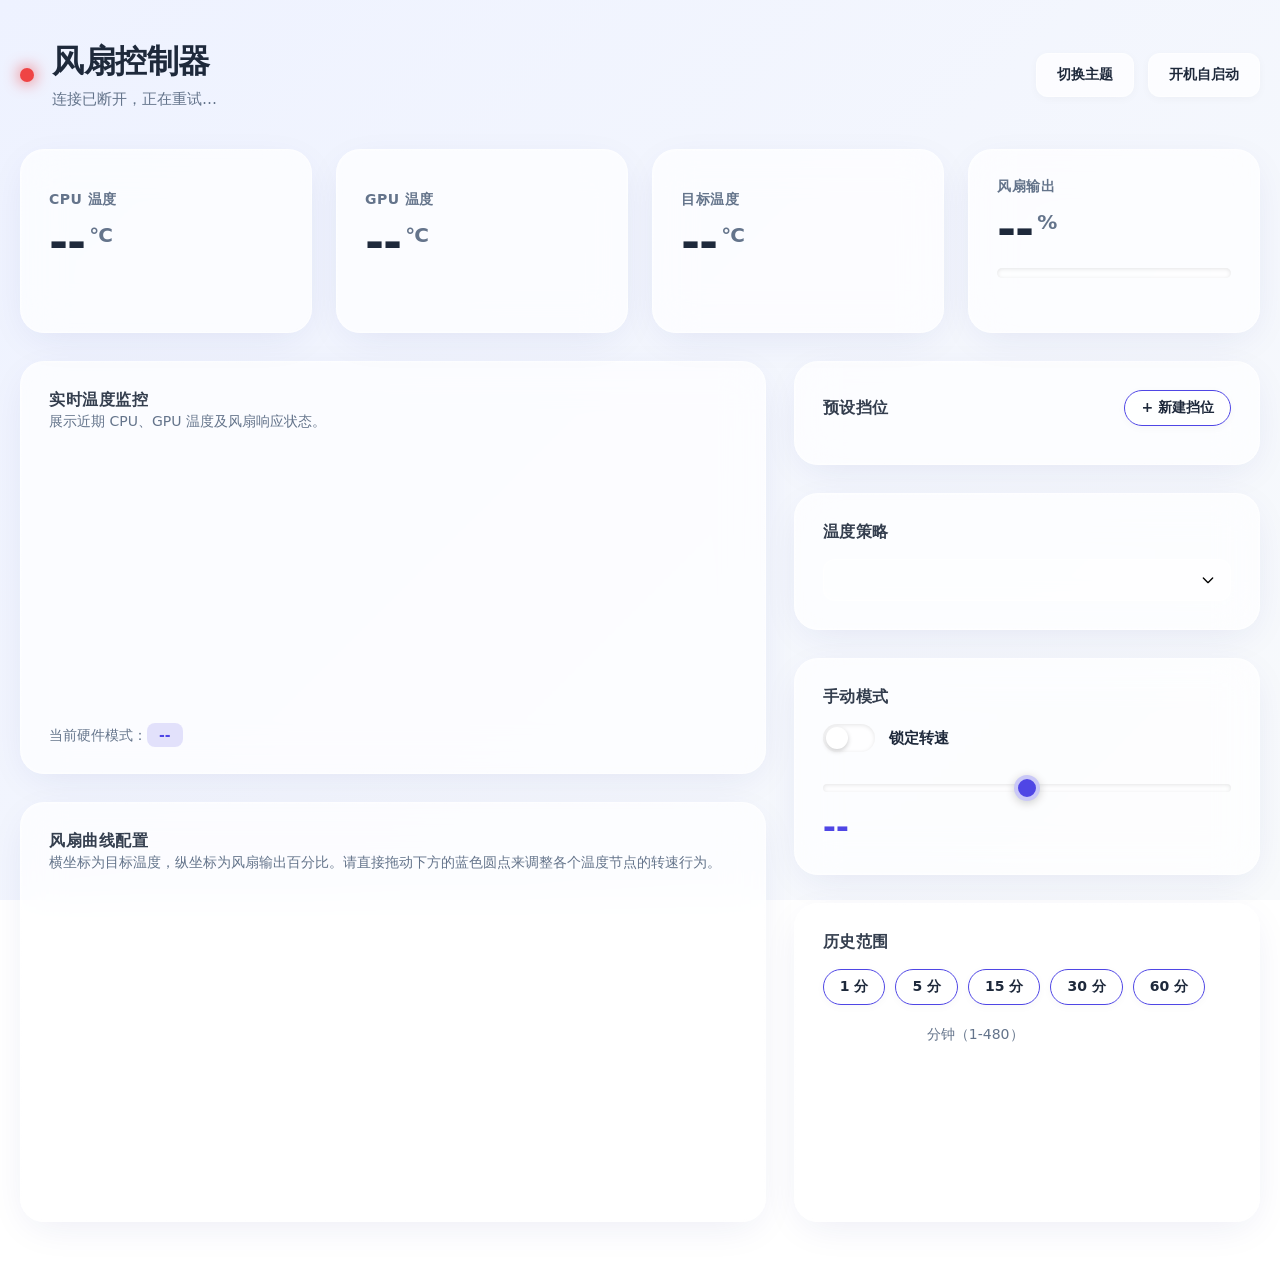
==== internal/dashboard/web/index.html @ 7d356401 "fix: harden duplicate startup and dashboard reliability" ====
<!doctype html>
<html lang="zh-CN">
<head>
<meta charset="utf-8">
<meta name="viewport" content="width=device-width,initial-scale=1">
<title>风扇控制器</title>
<style>
:root {
  --bg-top: #eef2ff;
  --bg-bottom: #f8fafc;
  --surface: rgba(255, 255, 255, 0.7);
  --surface-hover: rgba(255, 255, 255, 0.95);
  --surface2: rgba(255, 255, 255, 0.4);
  --border: rgba(255, 255, 255, 0.5);
  --border-hover: rgba(99, 102, 241, 0.3);
  --text: #1e293b;
  --muted: #64748b;
  --accent: #4f46e5;
  --accent-hover: #4338ca;
  --accent-soft: rgba(79, 70, 229, 0.15);
  --cool: #10b981;
  --warm: #f59e0b;
  --hot: #ef4444;
  --shadow: 0 10px 40px -10px rgba(31, 38, 135, 0.1);
  --glass-blur: blur(20px);
  --radius-lg: 24px;
  --radius-md: 16px;
  --radius-sm: 12px;
}
body.dark {
  --bg-top: #0f172a;
  --bg-bottom: #020617;
  --surface: rgba(30, 41, 59, 0.5);
  --surface-hover: rgba(30, 41, 59, 0.8);
  --surface2: rgba(15, 23, 42, 0.5);
  --border: rgba(255, 255, 255, 0.08);
  --border-hover: rgba(99, 102, 241, 0.4);
  --text: #f8fafc;
  --muted: #94a3b8;
  --accent: #6366f1;
  --accent-hover: #818cf8;
  --accent-soft: rgba(99, 102, 241, 0.2);
  --cool: #34d399;
  --warm: #fbbf24;
  --hot: #f87171;
  --shadow: 0 10px 40px -10px rgba(0, 0, 0, 0.5);
}
* { box-sizing: border-box; }
html, body { margin: 0; padding: 0; }
body {
  font-family: 'Inter', -apple-system, BlinkMacSystemFont, "Segoe UI", "Microsoft YaHei", "PingFang SC", system-ui, sans-serif;
  color: var(--text);
  background: linear-gradient(135deg, var(--bg-top) 0%, var(--bg-bottom) 100%);
  background-attachment: fixed;
  min-height: 100vh;
  padding: 40px 20px;
  transition: background 0.6s cubic-bezier(0.4, 0, 0.2, 1), color 0.6s ease;
}
main { max-width: 1240px; margin: 0 auto; display: flex; flex-direction: column; gap: 28px; animation: fadeIn 0.6s ease-out; }
@keyframes fadeIn { from { opacity: 0; transform: translateY(15px); } to { opacity: 1; transform: translateY(0); } }

h1 { font-size: 32px; font-weight: 800; margin: 0; letter-spacing: -0.5px; color: var(--text); }
h3 { margin: 0 0 16px; font-size: 16px; font-weight: 700; color: var(--text); letter-spacing: 0.5px; opacity: 0.9; }

.hero { display: flex; align-items: center; justify-content: space-between; gap: 16px; flex-wrap: wrap; margin-bottom: 12px; }
.brand { display: flex; align-items: center; gap: 18px; }
.dot { width: 14px; height: 14px; border-radius: 50%; background: var(--cool); box-shadow: 0 0 16px var(--cool); transition: background 0.3s, box-shadow 0.3s; }
.dot.off { background: var(--hot); box-shadow: 0 0 16px var(--hot); }
.dot.live { animation: pulse 2s cubic-bezier(0.4, 0, 0.6, 1) infinite; }
@keyframes pulse { 0%, 100% { opacity: 1; transform: scale(1); } 50% { opacity: .7; transform: scale(1.2); } }
.sub { color: var(--muted); font-size: 15px; margin: 6px 0 0; font-weight: 500; }

.card {
  background: var(--surface);
  backdrop-filter: var(--glass-blur);
  -webkit-backdrop-filter: var(--glass-blur);
  border: 1px solid var(--border);
  border-radius: var(--radius-lg);
  padding: 28px;
  box-shadow: var(--shadow);
  transition: transform 0.4s cubic-bezier(0.34, 1.56, 0.64, 1), box-shadow 0.4s ease, background 0.4s ease, border-color 0.4s ease;
  position: relative;
  overflow: hidden;
}
.card::before {
  content: "";
  position: absolute;
  inset: 0;
  border-radius: var(--radius-lg);
  padding: 1px;
  background: linear-gradient(135deg, rgba(255,255,255,0.4), rgba(255,255,255,0.0));
  -webkit-mask: linear-gradient(#fff 0 0) content-box, linear-gradient(#fff 0 0);
  -webkit-mask-composite: xor;
  mask-composite: exclude;
  pointer-events: none;
}
body.dark .card::before { background: linear-gradient(135deg, rgba(255,255,255,0.1), rgba(255,255,255,0.0)); }

.card:hover { transform: translateY(-4px); box-shadow: 0 20px 40px -10px rgba(0,0,0,0.12); background: var(--surface-hover); border-color: var(--border-hover); }

.grid { display: grid; grid-template-columns: repeat(4, 1fr); gap: 24px; }
.stat { display: flex; flex-direction: column; justify-content: center; z-index: 1; }
.stat .label { color: var(--muted); font-size: 14px; font-weight: 600; display: flex; align-items: center; gap: 6px; text-transform: uppercase; letter-spacing: 0.5px; }
.stat .value { font-size: 46px; font-weight: 800; margin-top: 10px; line-height: 1; font-variant-numeric: tabular-nums; letter-spacing: -1px; }
.stat .unit { font-size: 20px; font-weight: 600; color: var(--muted); margin-left: 4px; vertical-align: super; }
.stat .extra { font-size: 13px; color: var(--muted); margin-top: 10px; min-height: 16px; font-weight: 500; }
.cool { color: var(--cool); text-shadow: 0 0 20px rgba(16,185,129,0.25); }
.warm { color: var(--warm); text-shadow: 0 0 20px rgba(245,158,11,0.25); }
.hot { color: var(--hot); text-shadow: 0 0 20px rgba(239,68,68,0.25); }

.gauge { height: 10px; border-radius: 5px; background: var(--surface2); margin-top: 16px; overflow: hidden; box-shadow: inset 0 1px 4px rgba(0,0,0,0.1); position: relative; }
.gauge > i { display: block; height: 100%; width: 0; border-radius: 5px; background: linear-gradient(90deg, var(--cool), var(--warm), var(--hot)); transition: width 0.8s cubic-bezier(0.34, 1.56, 0.64, 1); box-shadow: 0 0 12px rgba(255,255,255,0.3); }

.layout { display: grid; grid-template-columns: 1.6fr 1fr; gap: 28px; align-items: stretch; }
.layout > div { display: flex; flex-direction: column; gap: 28px; }
.layout > div > .card:last-child { flex-grow: 1; display: flex; flex-direction: column; }
canvas#chart { width: 100%; height: auto; aspect-ratio: 860/340; display: block; margin-top: 12px; }
canvas#curveCanvas { width: 100%; height: auto; aspect-ratio: 1100/440; cursor: crosshair; display: block; touch-action: none; margin-top: auto; margin-bottom: auto; border-radius: var(--radius-md); }

.row { display: flex; gap: 14px; align-items: center; flex-wrap: wrap; }
.chip-row { display: flex; gap: 10px; flex-wrap: wrap; }

button, select, input[type=number] {
  font-family: inherit; font-size: 14px;
  border-radius: var(--radius-sm);
  border: 1px solid var(--border);
  padding: 12px 20px;
  background: var(--surface2);
  color: var(--text);
  transition: all 0.3s cubic-bezier(0.4, 0, 0.2, 1);
  outline: none;
}
button { cursor: pointer; background: var(--accent); color: #fff; border-color: var(--accent); font-weight: 600; box-shadow: 0 4px 14px var(--accent-soft); }
button:hover { background: var(--accent-hover); transform: translateY(-2px); box-shadow: 0 6px 20px var(--accent-soft); }
button:active { transform: translateY(1px); box-shadow: 0 2px 8px var(--accent-soft); }

button.secondary { background: var(--surface); color: var(--text); border-color: var(--border); box-shadow: 0 2px 10px rgba(0,0,0,0.03); }
button.secondary:hover { border-color: var(--accent); color: var(--accent); background: var(--surface-hover); }

button.chip { background: var(--surface); color: var(--text); font-weight: 600; padding: 8px 16px; border-radius: 24px; box-shadow: 0 2px 8px rgba(0,0,0,0.03); }
button.chip.active { background: var(--accent); color: #fff; border-color: var(--accent); box-shadow: 0 4px 14px var(--accent-soft); }

select { width: 100%; cursor: pointer; appearance: none; background-image: url("data:image/svg+xml,%3Csvg xmlns='http://www.w3.org/2000/svg' fill='none' viewBox='0 0 24 24' stroke='currentColor'%3E%3Cpath stroke-linecap='round' stroke-linejoin='round' stroke-width='2' d='M19 9l-7 7-7-7'%3E%3C/path%3E%3C/svg%3E"); background-repeat: no-repeat; background-position: right 14px center; background-size: 16px; padding-right: 44px; font-weight: 600; }
select:focus, input[type=number]:focus { border-color: var(--accent); box-shadow: 0 0 0 3px var(--accent-soft); background: var(--surface); }

.modeline { color: var(--muted); font-size: 14px; margin: 20px 0 0; display: flex; justify-content: space-between; flex-wrap: wrap; gap: 8px; font-weight: 500; padding-top: 20px; border-top: 1px solid var(--border); }
.modeline b { color: var(--accent); font-weight: 700; background: var(--accent-soft); padding: 4px 12px; border-radius: 8px; }

.switch { display: inline-flex; align-items: center; gap: 14px; cursor: pointer; user-select: none; font-size: 15px; font-weight: 600; }
.switch input { position: absolute; opacity: 0; }
.track { width: 52px; height: 28px; border-radius: 28px; background: var(--border); position: relative; transition: background 0.3s; box-shadow: inset 0 1px 4px rgba(0,0,0,0.1); }
.track::after { content: ""; position: absolute; top: 3px; left: 3px; width: 22px; height: 22px; border-radius: 50%; background: #fff; transition: transform 0.3s cubic-bezier(0.4, 0.0, 0.2, 1); box-shadow: 0 2px 5px rgba(0,0,0,0.2); }
.switch input:checked + .track { background: var(--accent); }
.switch input:checked + .track::after { transform: translateX(24px); }

input[type=range] { -webkit-appearance: none; appearance: none; width: 100%; height: 8px; border-radius: 4px; background: var(--border); margin: 28px 0 16px; outline: none; box-shadow: inset 0 1px 4px rgba(0,0,0,0.1); }
input[type=range]::-webkit-slider-thumb { -webkit-appearance: none; width: 26px; height: 26px; border-radius: 50%; background: var(--accent); cursor: pointer; border: 4px solid var(--surface); box-shadow: 0 2px 10px rgba(0,0,0,0.2); transition: transform 0.2s cubic-bezier(0.34, 1.56, 0.64, 1), box-shadow 0.2s; }
input[type=range]::-webkit-slider-thumb:hover { transform: scale(1.2); box-shadow: 0 6px 16px var(--accent-soft); }
input[type=range]:disabled { opacity: 0.5; }

.manualval { font-size: 32px; font-weight: 800; font-variant-numeric: tabular-nums; color: var(--accent); letter-spacing: -0.5px; }
.curve-head { display: flex; justify-content: space-between; align-items: center; gap: 12px; flex-wrap: wrap; margin-bottom: 16px; }
.muted { color: var(--muted); font-size: 14px; font-weight: 500; }

.curve-table { display: flex; flex-wrap: nowrap; overflow-x: auto; gap: 14px; margin-top: 20px; padding-bottom: 12px; }
.curve-table::-webkit-scrollbar { height: 6px; }
.curve-table::-webkit-scrollbar-track { background: var(--surface2); border-radius: 3px; }
.curve-table::-webkit-scrollbar-thumb { background: var(--border); border-radius: 3px; }
.curve-node { flex: 1 1 0; min-width: 86px; background: var(--surface2); border: 1px solid var(--border); border-radius: var(--radius-md); padding: 12px 10px; display: flex; flex-direction: column; gap: 10px; align-items: center; transition: background 0.3s, border-color 0.3s; }
.curve-node:hover { background: var(--surface); border-color: var(--accent-soft); }
.curve-node .n-idx { font-size: 12px; font-weight: 700; color: var(--muted); text-transform: uppercase; letter-spacing: 0.5px; }
.curve-node .n-row { display: flex; align-items: center; gap: 6px; font-size: 13px; color: var(--text); font-weight: 600; }
.curve-node input { width: 54px; padding: 6px 0; font-size: 15px; font-weight: 700; text-align: center; border: 1px solid var(--border); border-radius: 8px; background: var(--surface); outline: none; transition: all 0.3s; -moz-appearance: textfield; color: var(--accent); }
.curve-node input::-webkit-inner-spin-button { -webkit-appearance: none; margin: 0; }
.curve-node input:focus { border-color: var(--accent); box-shadow: 0 0 0 3px var(--accent-soft); transform: translateY(-1px); }

.preset-list { display: flex; flex-direction: column; gap: 12px; }
.preset-item { display: flex; align-items: center; gap: 12px; padding: 14px 18px; border: 1px solid var(--border); border-radius: var(--radius-md); background: var(--surface2); transition: all 0.3s cubic-bezier(0.34, 1.56, 0.64, 1); position: relative; overflow: hidden; }
.preset-item:hover { background: var(--surface); transform: translateX(4px); box-shadow: 0 6px 16px rgba(0,0,0,0.06); border-color: var(--accent-soft); }
.preset-item.active { border-color: var(--accent); background: var(--surface); box-shadow: 0 4px 16px var(--accent-soft), inset 4px 0 0 var(--accent); padding-left: 22px; }
.preset-item .pname { flex: 1; font-weight: 600; font-size: 15px; cursor: pointer; display: flex; align-items: center; gap: 10px; min-width: 0; }
.preset-item .pname span.txt { overflow: hidden; text-overflow: ellipsis; white-space: nowrap; }
.preset-item .badge { font-size: 11px; font-weight: 700; color: #fff; background: var(--warm); padding: 3px 10px; border-radius: 12px; flex: none; box-shadow: 0 2px 6px rgba(245,158,11,0.3); }
.preset-item .pacts { display: flex; gap: 8px; flex: none; opacity: 0; transition: opacity 0.3s, transform 0.3s; transform: translateX(10px); }
.preset-item:hover .pacts, .preset-item.active .pacts { opacity: 1; transform: translateX(0); }
.preset-item .pacts button { padding: 6px 14px; font-size: 13px; border-radius: 8px; box-shadow: none; font-weight: 600; }
.preset-item .pacts button.ghost { background: transparent; color: var(--muted); border-color: var(--border); }
.preset-item .pacts button.ghost:hover { color: var(--accent); border-color: var(--accent); background: var(--accent-soft); }
.preset-item .pacts button.danger { background: transparent; color: var(--hot); border-color: var(--border); }
.preset-item .pacts button.danger:hover { color: #fff; background: var(--hot); border-color: var(--hot); box-shadow: 0 4px 12px rgba(239,68,68,0.3); }

.toast { position: fixed; top: 22px; right: 22px; z-index: 1000; max-width: min(380px, calc(100vw - 32px)); padding: 13px 18px; border: 1px solid rgba(16,185,129,.35); border-radius: var(--radius-sm); background: rgba(6,95,70,.94); color: #fff; box-shadow: 0 14px 34px rgba(15,23,42,.24); font-size: 14px; font-weight: 600; opacity: 0; transform: translateY(-10px); pointer-events: none; transition: opacity .2s ease, transform .2s ease; }
.toast.show { opacity: 1; transform: translateY(0); }
.toast.error { border-color: rgba(248,113,113,.5); background: rgba(153,27,27,.95); }

@media(max-width: 1024px) { .grid { grid-template-columns: repeat(2, 1fr); } .layout { grid-template-columns: 1fr; } }
@media(max-width: 640px) { .grid { grid-template-columns: 1fr; } .card { padding: 20px; } .preset-item .pacts { opacity: 1; transform: none; } .toast { top: 14px; right: 16px; } }
@media(prefers-reduced-motion: reduce) { *, *::before, *::after { scroll-behavior: auto !important; animation-duration: .01ms !important; animation-iteration-count: 1 !important; transition-duration: .01ms !important; } }
</style>
</head>
<body>
<div class="toast" id="toast" role="status" aria-live="polite"></div>
<main>
  <div class="hero">
    <div class="brand">
      <span class="dot live" id="connDot" title="连接状态"></span>
      <div><h1>风扇控制器</h1><p class="sub" id="connText">实时温度监控 · 自动曲线调速 · 手动转速锁定</p></div>
    </div>
    <div class="row">
      <button class="secondary" id="theme">切换主题</button>
      <button class="secondary" id="startup">开机自启动</button>
    </div>
  </div>
  <section class="grid">
    <div class="card stat"><div class="label">CPU 温度</div><div class="value" id="cpu">--<span class="unit">°C</span></div><div class="extra" id="cpuExtra"></div></div>
    <div class="card stat"><div class="label">GPU 温度</div><div class="value" id="gpu">--<span class="unit">°C</span></div><div class="extra" id="gpuExtra"></div></div>
    <div class="card stat"><div class="label">目标温度</div><div class="value" id="target">--<span class="unit">°C</span></div><div class="extra" id="targetExtra"></div></div>
    <div class="card stat"><div class="label">风扇输出</div><div class="value" id="speed">--<span class="unit">%</span></div><div class="gauge"><i id="speedBar"></i></div><div class="extra" id="rpmExtra"></div></div>
  </section>
  <section class="layout">
    <div class="left-col">
      <div class="card">
        <div class="curve-head" style="margin-bottom:8px;"><h3 style="margin:0">实时温度监控</h3><span class="muted" id="writeAgo"></span></div>
        <p class="muted" style="margin-top:-6px; margin-bottom:4px;">展示近期 CPU、GPU 温度及风扇响应状态。</p>
        <canvas id="chart" width="860" height="340"></canvas>
        <p class="modeline" style="border-top:none; padding-top:0; margin-top:12px;"><span>当前硬件模式：<b id="mode">--</b></span></p>
      </div>
      <div class="card" style="flex-grow: 1; display: flex; flex-direction: column;">
        <div class="curve-head" style="margin-bottom:8px;"><h3 style="margin:0">风扇曲线配置</h3></div>
        <p class="muted" style="margin-top:-6px; margin-bottom:4px;">横坐标为目标温度，纵坐标为风扇输出百分比。请直接拖动下方的蓝色圆点来调整各个温度节点的转速行为。</p>
        <canvas id="curveCanvas" width="1100" height="440" style="margin-top:10px"></canvas>
        <div id="curveTable" class="curve-table"></div>
      </div>
    </div>
    <div class="controls">
      <div class="card"><div class="curve-head" style="margin-bottom:10px"><h3 style="margin:0">预设挡位</h3><button class="chip" id="addPreset">+ 新建挡位</button></div><div class="preset-list" id="presetList"></div></div>
      <div class="card"><h3>温度策略</h3><select id="strategy"></select></div>
      <div class="card"><h3>手动模式</h3>
        <label class="switch"><input type="checkbox" id="manualEnabled"><span class="track"></span><span>锁定转速</span></label>
        <input type="range" id="manualSpeed" min="0" max="100">
        <div><span class="manualval" id="manualValue">--</span></div>
      </div>
      <div class="card"><h3>历史范围</h3>
        <div class="chip-row" id="rangeChips">
          <button class="chip" data-min="1">1 分</button>
          <button class="chip" data-min="5">5 分</button>
          <button class="chip" data-min="15">15 分</button>
          <button class="chip" data-min="30">30 分</button>
          <button class="chip" data-min="60">60 分</button>
        </div>
        <div class="row" style="margin-top:9px"><input id="minutes" type="number" min="1" max="480" style="width:90px"><span class="muted">分钟（1-480）</span></div>
      </div>
    </div>
  </section>
</main>
<script>
let state=null,dirty=false,saving=false,refreshing=false,toastTimer=null;const $=id=>document.getElementById(id);function fmt(v){return v==null?'--':Math.round(v)}
function tempClass(v){if(v==null)return 'muted';if(v<60)return 'cool';if(v<80)return 'warm';return 'hot'}
function setTemp(id,extraId,v,stats){const el=$(id);el.className='value '+tempClass(v);el.innerHTML=fmt(v)+'<span class="unit">°C</span>';if(extraId)$(extraId).textContent=stats||''}
function statsFor(history,key){let mn=Infinity,mx=-Infinity,sum=0,n=0;history.forEach(p=>{const v=p[key];if(v==null)return;mn=Math.min(mn,v);mx=Math.max(mx,v);sum+=v;n++});if(!n)return '';return '窗口 均'+Math.round(sum/n)+'° 峰'+Math.round(mx)+'°'}
function relTime(iso){if(!iso)return '';const d=Date.parse(iso);if(isNaN(d))return '';const s=Math.max(0,Math.round((Date.now()-d)/1000));if(s<60)return s+' 秒前';if(s<3600)return Math.round(s/60)+' 分前';return Math.round(s/3600)+' 时前'}
function notify(message,kind='ok'){const el=$('toast');clearTimeout(toastTimer);el.textContent=message;el.className='toast '+kind+' show';toastTimer=setTimeout(()=>{el.className='toast'},3200)}
function actionError(action,error){console.error(error);const detail=String(error&&error.message||error||'未知错误').trim();notify(action+'失败：'+detail,'error')}
async function api(path,body){const res=await fetch(path,{method:body?'POST':'GET',headers:{'Content-Type':'application/json'},body:body?JSON.stringify(body):undefined});if(!res.ok){const detail=(await res.text()).trim();throw new Error(detail||('HTTP '+res.status))}return res.json()}
function draw(history){const c=$('chart'),x=c.getContext('2d'),w=c.width,h=c.height;const dark=document.body.classList.contains('dark');const fg=dark?'#94a3b8':'#64748b';const grid=dark?'rgba(51, 65, 85, 0.5)':'rgba(203, 213, 225, 0.5)';const padL=44,padR=12,padT=32,padB=30;x.clearRect(0,0,w,h);x.font='500 14px "Inter", "Microsoft YaHei", sans-serif';x.fillStyle=fg;x.strokeStyle=grid;x.lineWidth=1;for(let i=0;i<=5;i++){let v=i*20,y=h-padB-v/100*(h-padT-padB);x.beginPath();x.moveTo(padL,y);x.lineTo(w-padR,y);x.stroke();x.fillStyle=fg;x.textAlign='right';x.textBaseline='middle';x.fillText(v,padL-8,y)}x.textAlign='left';x.textBaseline='top';x.fillStyle=fg;x.fillText('°C / %',6,4);const cutoff=Date.now()-Number($('minutes').value||5)*60000;history=history.filter(p=>Date.parse(p.time)>=cutoff);if(!history.length){x.fillStyle=fg;x.textAlign='center';x.fillText('等待温度数据...',w/2,h/2);return}const t0=Date.parse(history[0].time),t1=Date.parse(history[history.length-1].time)||t0+1;function line(key,color,fill){x.strokeStyle=color;x.lineWidth=3;x.lineJoin='round';x.beginPath();let started=false,first=null,last=null;history.forEach(p=>{let v=p[key];if(v==null)return;let px=padL+(Date.parse(p.time)-t0)/Math.max(1,t1-t0)*(w-padL-padR),py=h-padB-v/100*(h-padT-padB);if(!started){x.moveTo(px,py);started=true;first=px}else{x.lineTo(px,py)}last=px});x.stroke();if(fill&&started){x.lineTo(last,h-padB);x.lineTo(first,h-padB);x.closePath();const grad=x.createLinearGradient(0,padT,0,h-padB);grad.addColorStop(0,'rgba(16,185,129,.22)');grad.addColorStop(1,'rgba(16,185,129,0)');x.fillStyle=grad;x.fill()}}line('speed','#10b981',true);line('cpu','#ef4444');line('gpu','#4f46e5');line('target_temp','#f59e0b');const ticks=4;for(let i=0;i<=ticks;i++){let ts=t0+(t1-t0)*i/ticks,px=padL+i*(w-padL-padR)/ticks;const d=new Date(ts);const label=String(d.getHours()).padStart(2,'0')+':'+String(d.getMinutes()).padStart(2,'0')+':'+String(d.getSeconds()).padStart(2,'0');x.fillStyle=fg;x.textAlign=i===0?'left':(i===ticks?'right':'center');x.textBaseline='top';x.fillText(label,px,h-padB+8)}const legend=[['CPU','#ef4444'],['GPU','#4f46e5'],['目标','#f59e0b'],['风扇','#10b981']];let lx=padL+8;legend.forEach(([label,color])=>{x.fillStyle=color;x.beginPath();x.roundRect(lx,6,12,12,3);x.fill();x.fillStyle=fg;x.textAlign='left';x.textBaseline='top';x.fillText(label,lx+18,6);lx+=18+x.measureText(label).width+16})}
function drawCurve(){const c=$('curveCanvas');if(!c||!state)return;const x=c.getContext('2d'),w=c.width,h=c.height;const dark=document.body.classList.contains('dark');const fg=dark?'#94a3b8':'#64748b';const grid=dark?'rgba(51, 65, 85, 0.5)':'rgba(203, 213, 225, 0.5)';const accent=dark?'#6366f1':'#4f46e5';const padL=46,padR=14,padT=32,padB=30;x.clearRect(0,0,w,h);x.font='500 15px "Inter", "Microsoft YaHei", sans-serif';x.strokeStyle=grid;x.lineWidth=1;x.fillStyle=fg;for(let s=0;s<=10;s+=2){const v=s*10,y=h-padB-v/100*(h-padT-padB);x.beginPath();x.moveTo(padL,y);x.lineTo(w-padR,y);x.stroke();x.textAlign='right';x.textBaseline='middle';x.fillText(v+'%',padL-8,y)}for(let t=30;t<=100;t+=10){const px=padL+(t-30)/70*(w-padL-padR);x.beginPath();x.moveTo(px,padT);x.lineTo(px,h-padB);x.stroke();x.textAlign='center';x.textBaseline='top';x.fillText(t+'°',px,h-padB+8)}const cur=state.latest&&state.latest.target_temp;if(cur!=null){const px=padL+(Math.max(30,Math.min(100,cur))-30)/70*(w-padL-padR);x.strokeStyle=dark?'#fbbf24':'#f59e0b';x.lineWidth=2;x.setLineDash([4,4]);x.beginPath();x.moveTo(px,padT);x.lineTo(px,h-padB);x.stroke();x.setLineDash([])}const curve=state.config.curve;const pts=curve.map(p=>[padL+(p[0]-30)/70*(w-padL-padR),h-padB-p[1]/100*(h-padT-padB)]);x.strokeStyle=accent;x.lineWidth=3;x.lineJoin='round';x.beginPath();pts.forEach(([px,py],i)=>{if(i===0)x.moveTo(px,py);else x.lineTo(px,py)});x.stroke();const grad=x.createLinearGradient(0,padT,0,h-padB);grad.addColorStop(0,accent.replace(')',', 0.3)').replace('rgb','rgba').replace('#4f46e5','rgba(79,70,229,0.3)').replace('#6366f1','rgba(99,102,241,0.3)'));grad.addColorStop(1,accent.replace(')',', 0)').replace('rgb','rgba').replace('#4f46e5','rgba(79,70,229,0)').replace('#6366f1','rgba(99,102,241,0)'));x.lineTo(pts[pts.length-1][0],h-padB);x.lineTo(pts[0][0],h-padB);x.closePath();x.fillStyle=grad;x.fill();pts.forEach(([px,py],i)=>{x.fillStyle=accent;x.beginPath();x.arc(px,py,8,0,Math.PI*2);x.fill();x.strokeStyle=dark?'#1e293b':'#ffffff';x.lineWidth=3;x.stroke();x.fillStyle=fg;x.font='600 14px "Inter", "Microsoft YaHei", sans-serif';x.textAlign='center';x.textBaseline='bottom';x.fillText(curve[i][0]+'°/'+curve[i][1]+'%',px,py-20)});syncCurveTable()}
function syncCurveTable(){const t=$('curveTable');if(!t||!state)return;const curve=state.config.curve;if(t.children.length!==curve.length){let h='';curve.forEach((p,i)=>{h+='<div class="curve-node"><span class="n-idx">节点 '+(i+1)+'</span><div class="n-row"><input type="number" id="ct_t_'+i+'" data-idx="'+i+'" data-type="0" value="'+p[0]+'"> °C</div><div class="n-row"><input type="number" id="ct_s_'+i+'" data-idx="'+i+'" data-type="1" value="'+p[1]+'"> %</div></div>'});t.innerHTML=h;t.querySelectorAll('input').forEach(inp=>{inp.addEventListener('change',()=>{const i=parseInt(inp.dataset.idx),type=parseInt(inp.dataset.type);let val=parseFloat(inp.value);if(isNaN(val))return;if(type===0){val=Math.max(30,Math.min(100,val));if(i>0)val=Math.max(val,state.config.curve[i-1][0]+0.5);if(i<curve.length-1)val=Math.min(val,state.config.curve[i+1][0]-0.5)}else{val=Math.max(0,Math.min(100,val))}state.config.curve[i][type]=Math.round(val*10)/10;dirty=true;drawCurve();syncCurveTable();save().catch(err=>{saving=false;console.error(err)})})})}curve.forEach((p,i)=>{const tin=$('ct_t_'+i),sin=$('ct_s_'+i);if(tin&&document.activeElement!==tin)tin.value=p[0];if(sin&&document.activeElement!==sin)sin.value=p[1]})}
function curveCoords(ev){const c=$('curveCanvas');const rect=c.getBoundingClientRect();const sx=c.width/rect.width,sy=c.height/rect.height;return{mx:(ev.clientX-rect.left)*sx,my:(ev.clientY-rect.top)*sy,w:c.width,h:c.height,padL:46,padR:14,padT:32,padB:30}}
let curveDrag=null;
function onCurveDown(ev){if(!state)return;const co=curveCoords(ev);const curve=state.config.curve;for(let i=0;i<curve.length;i++){const px=co.padL+(curve[i][0]-30)/70*(co.w-co.padL-co.padR),py=co.h-co.padB-curve[i][1]/100*(co.h-co.padT-co.padB);if(Math.hypot(co.mx-px,co.my-py)<=28){curveDrag={i};dirty=true;ev.preventDefault();break}}}
function onCurveMove(ev){if(!curveDrag||!state)return;const co=curveCoords(ev);let t=30+(co.mx-co.padL)/(co.w-co.padL-co.padR)*70,s=(co.h-co.padB-co.my)/(co.h-co.padT-co.padB)*100;t=Math.max(30,Math.min(100,t));s=Math.max(0,Math.min(100,s));const curve=state.config.curve,i=curveDrag.i;if(i>0)t=Math.max(t,curve[i-1][0]+0.5);if(i<curve.length-1)t=Math.min(t,curve[i+1][0]-0.5);curve[i]=[Math.round(t*10)/10,Math.round(s*10)/10];drawCurve()}
function onCurveUp(){if(curveDrag){curveDrag=null;save().catch(err=>{saving=false;console.error(err)})}}
function render(s){const wasDirty=dirty||saving||curveDrag;
  if(wasDirty&&state&&state.config){s.config.curve=state.config.curve;s.config.strategy=state.config.strategy}
  state=s;document.body.classList.toggle('dark',s.config.theme==='dark');
  setTemp('cpu','cpuExtra',s.latest.cpu,statsFor(s.history,'cpu'));
  setTemp('gpu','gpuExtra',s.latest.gpu,statsFor(s.history,'gpu'));
  setTemp('target','targetExtra',s.latest.target_temp,statsFor(s.history,'target_temp'));
  const sp=s.latest.speed;$('speed').innerHTML=fmt(sp)+'<span class="unit">%</span>';$('speedBar').style.width=(sp==null?0:Math.max(0,Math.min(100,sp)))+'%';
  const rpm=s.latest.actual_rpm;const re=$('rpmExtra');if(re)re.textContent=rpm!=null&&rpm>0?('实际转速: '+rpm+' RPM'):'';
  $('mode').textContent=s.latest.mode||'--';
  const ago=relTime(s.latest.last_ec_write);const wa=$('writeAgo');if(wa)wa.textContent=ago?('上次写入 '+ago):'';
  $('startup').textContent=s.startup?'移除开机自启动':'添加开机自启动';
  renderPresets(s);
  if(!wasDirty){$('manualEnabled').checked=!!s.config.manual_enabled;$('manualSpeed').value=s.config.manual_speed;$('manualSpeed').disabled=!s.config.manual_enabled;$('manualValue').textContent=s.config.manual_speed+' %';$('minutes').value=s.config.time_entry;$('strategy').innerHTML=s.strategies.map(v=>'<option value="'+v.key+'">'+v.label+'</option>').join('');$('strategy').value=s.config.strategy;syncRangeChips()}
  draw(s.history);drawCurve()}
function syncRangeChips(){const m=$('minutes').value;document.querySelectorAll('#rangeChips [data-min]').forEach(b=>b.classList.toggle('active',b.dataset.min===String(m)))}
function curveEq(a,b){if(!a||!b||a.length!==b.length)return false;for(let i=0;i<a.length;i++){if(a[i][0]!==b[i][0]||a[i][1]!==b[i][1])return false}return true}
function presetModified(s){const slot=s.config.presets&&s.config.presets[s.config.active_preset];if(!slot)return false;return !curveEq(slot.curve,s.config.curve)||slot.strategy!==s.config.strategy}
const BUILTIN={silent:1,balanced:1,performance:1};
async function presetAct(action,key){const body=action==='add'?{action,label:key}:{action,key};try{await api('/api/preset',body);dirty=false;notify('挡位设置已更新');await refresh()}catch(e){actionError('挡位操作',e)}}
let presetSig='';
function renderPresets(s){const list=$('presetList');if(!list)return;const ps=s.config.presets||{};const active=s.config.active_preset;const modified=presetModified(s);
  const order=Object.keys(ps).sort((a,b)=>{const ba=BUILTIN[a]?0:1,bb=BUILTIN[b]?0:1;return ba!==bb?ba-bb:a<b?-1:1});
  const sig=order.map(k=>k+':'+(ps[k].label||k)).join('|')+'#'+active+'#'+(modified?1:0);
  if(sig===presetSig)return;presetSig=sig;
  let html='';
  order.forEach(key=>{const p=ps[key];const isActive=key===active;const builtin=!!BUILTIN[key];const label=(p.label||key);const k=esc(key);
    html+='<div class="preset-item'+(isActive?' active':'')+'" data-key="'+k+'">';
    html+='<div class="pname" data-act="apply" data-key="'+k+'"><span class="txt">'+esc(label)+'</span>';
    if(isActive&&modified)html+='<span class="badge">已修改</span>';
    html+='</div><div class="pacts">';
    if(isActive&&modified)html+='<button data-act="save" data-key="'+k+'">保存</button>';
    if(builtin)html+='<button class="ghost" data-act="restore" data-key="'+k+'">恢复默认</button>';
    else html+='<button class="danger" data-act="delete" data-key="'+k+'">删除</button>';
    html+='</div></div>'});
  list.innerHTML=html;
  list.querySelectorAll('[data-act]').forEach(el=>el.onclick=()=>{const act=el.dataset.act,key=el.dataset.key;const cur=(state.config.presets&&state.config.presets[key]);const nm=(cur&&cur.label)||key;
    if(act==='delete'){if(!confirm('确定删除挡位「'+nm+'」？'))return}
    if(act==='restore'){if(!confirm('将「'+nm+'」恢复为出厂参数？'))return}
    presetAct(act,key)})}
function esc(s){return String(s).replace(/[&<>"]/g,c=>({'&':'&amp;','<':'&lt;','>':'&gt;','"':'&quot;'}[c]))}
function setConn(ok){const d=$('connDot');d.classList.toggle('off',!ok);d.classList.toggle('live',ok);$('connText').textContent=ok?'实时温度监控 · 自动曲线调速 · 手动转速锁定':'连接已断开，正在重试…'}
async function refresh(){if(refreshing)return;refreshing=true;try{const m=$('minutes').value||5;render(await api('/api/state?minutes='+m));setConn(true);document.title='风扇控制器'}catch(e){setConn(false);document.title='风扇控制器 [离线]';console.error(e)}finally{refreshing=false}}
async function save(extra={}){if(!state)return;saving=true;try{const curve=state.config.curve.map(p=>[p[0],p[1]]);await api('/api/config',Object.assign({curve,strategy:$('strategy').value,manual_enabled:$('manualEnabled').checked,manual_speed:Number($('manualSpeed').value),theme:document.body.classList.contains('dark')?'dark':'light',time_entry:$('minutes').value},extra));dirty=false;notify('设置已保存');await refresh()}catch(e){actionError('保存设置',e)}finally{saving=false}}
document.addEventListener('input',e=>{if(['strategy','manualEnabled','manualSpeed','minutes'].includes(e.target.id))dirty=true});
document.addEventListener('change',e=>{if(['strategy','manualEnabled','manualSpeed','minutes'].includes(e.target.id)){if(e.target.id==='minutes')syncRangeChips();save().catch(err=>{saving=false;console.error(err)})}});
$('manualSpeed').addEventListener('input',()=>{$('manualValue').textContent=$('manualSpeed').value+' %'});
$('manualEnabled').addEventListener('change',()=>{$('manualSpeed').disabled=!$('manualEnabled').checked});
$('theme').onclick=()=>{document.body.classList.toggle('dark');dirty=true;save({theme:document.body.classList.contains('dark')?'dark':'light'}).catch(err=>{saving=false;console.error(err)})};
$('startup').onclick=async()=>{if(!state)return;try{await api('/api/startup',{enabled:!state.startup});notify('开机自启动设置已更新');refresh()}catch(e){actionError('更新开机自启动',e)}};
$('addPreset').onclick=()=>{const name=(prompt('新挡位名称：','自定义挡位')||'').trim();if(!name)return;presetAct('add',name)};
document.querySelectorAll('#rangeChips [data-min]').forEach(b=>b.onclick=()=>{$('minutes').value=b.dataset.min;dirty=true;syncRangeChips();save().catch(err=>{saving=false;console.error(err)})});
const cc=$('curveCanvas');if(cc){cc.addEventListener('pointerdown',e=>{cc.setPointerCapture(e.pointerId);onCurveDown(e)});cc.addEventListener('pointermove',onCurveMove);cc.addEventListener('pointerup',onCurveUp);cc.addEventListener('pointercancel',onCurveUp)}
refresh();setInterval(refresh,1000);
</script>
</body>
</html>
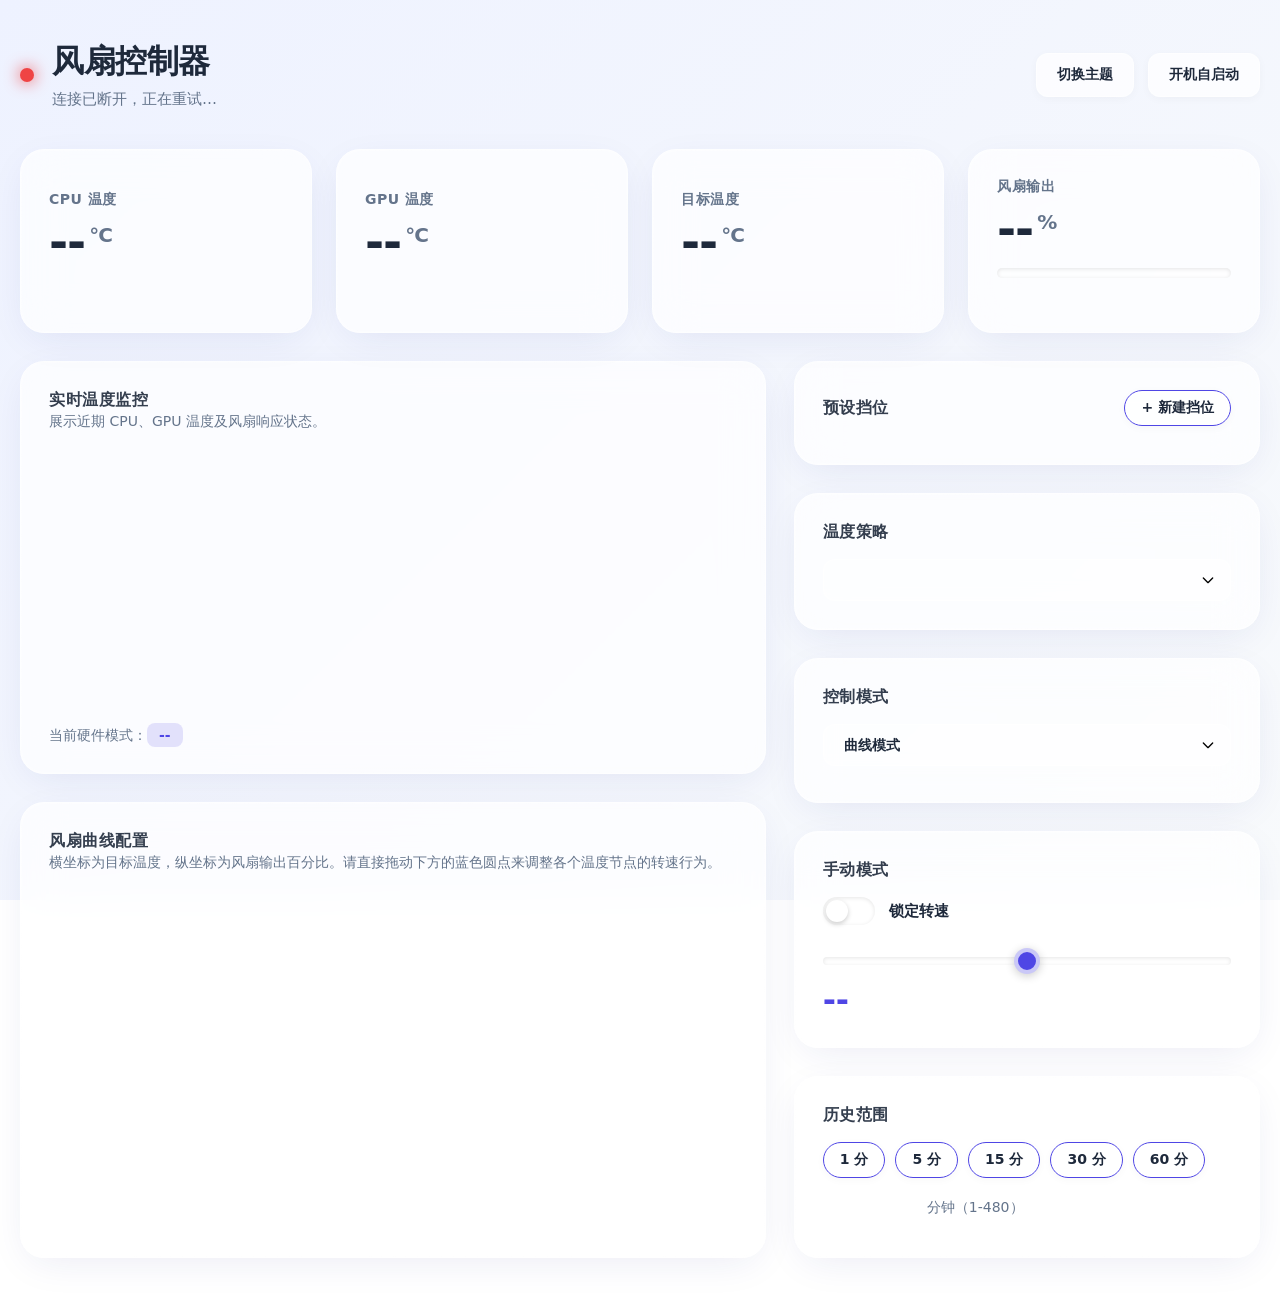
==== commit 4f89814a: "feat: 增加 PawnIO EC 后端与目标温度模式 - 新增 PawnIO + LpcACPIEC.bin EC 后端，兼容 HVCI - 保留 ec-probe/WinRing0 回退路径 -" ====
--- a/internal/dashboard/web/index.html
+++ b/internal/dashboard/web/index.html
@@ -3,6 +3,7 @@
 <head>
 <meta charset="utf-8">
 <meta name="viewport" content="width=device-width,initial-scale=1">
+<meta name="ecc-token" content="{{.Token}}">
 <title>风扇控制器</title>
 <style>
 :root {
@@ -235,6 +236,18 @@
     <div class="controls">
       <div class="card"><div class="curve-head" style="margin-bottom:10px"><h3 style="margin:0">预设挡位</h3><button class="chip" id="addPreset">+ 新建挡位</button></div><div class="preset-list" id="presetList"></div></div>
       <div class="card"><h3>温度策略</h3><select id="strategy"></select></div>
+      <div class="card"><h3>控制模式</h3>
+        <select id="controlMode">
+          <option value="curve">曲线模式</option>
+          <option value="target">目标温度模式</option>
+        </select>
+        <div class="muted" id="modeHint" style="margin-top:8px"></div>
+        <div id="targetFields" style="display:none;margin-top:12px">
+          <div style="display:flex;align-items:center;justify-content:space-between;gap:8px;margin-top:8px"><span class="muted">目标温度</span><span><input id="targetTemp" type="number" min="40" max="95" step="1" style="width:76px"> °C</span></div>
+          <div style="display:flex;align-items:center;justify-content:space-between;gap:8px;margin-top:8px"><span class="muted">死区</span><span><input id="targetHysteresis" type="number" min="1" max="10" step="0.5" style="width:76px"> °C</span></div>
+          <div style="display:flex;align-items:center;justify-content:space-between;gap:8px;margin-top:8px"><span class="muted">响应强度</span><span><input id="targetKP" type="number" min="1" max="20" step="0.5" style="width:76px"></span></div>
+        </div>
+      </div>
       <div class="card"><h3>手动模式</h3>
         <label class="switch"><input type="checkbox" id="manualEnabled"><span class="track"></span><span>锁定转速</span></label>
         <input type="range" id="manualSpeed" min="0" max="100">
@@ -261,7 +274,8 @@
 function relTime(iso){if(!iso)return '';const d=Date.parse(iso);if(isNaN(d))return '';const s=Math.max(0,Math.round((Date.now()-d)/1000));if(s<60)return s+' 秒前';if(s<3600)return Math.round(s/60)+' 分前';return Math.round(s/3600)+' 时前'}
 function notify(message,kind='ok'){const el=$('toast');clearTimeout(toastTimer);el.textContent=message;el.className='toast '+kind+' show';toastTimer=setTimeout(()=>{el.className='toast'},3200)}
 function actionError(action,error){console.error(error);const detail=String(error&&error.message||error||'未知错误').trim();notify(action+'失败：'+detail,'error')}
-async function api(path,body){const res=await fetch(path,{method:body?'POST':'GET',headers:{'Content-Type':'application/json'},body:body?JSON.stringify(body):undefined});if(!res.ok){const detail=(await res.text()).trim();throw new Error(detail||('HTTP '+res.status))}return res.json()}
+const apiToken=(document.querySelector('meta[name="ecc-token"]')||{}).content||'';
+async function api(path,body){const res=await fetch(path,{method:body?'POST':'GET',headers:{'Content-Type':'application/json','X-ECC-Token':apiToken},body:body?JSON.stringify(body):undefined});if(!res.ok){const detail=(await res.text()).trim();throw new Error(detail||('HTTP '+res.status))}return res.json()}
 function draw(history){const c=$('chart'),x=c.getContext('2d'),w=c.width,h=c.height;const dark=document.body.classList.contains('dark');const fg=dark?'#94a3b8':'#64748b';const grid=dark?'rgba(51, 65, 85, 0.5)':'rgba(203, 213, 225, 0.5)';const padL=44,padR=12,padT=32,padB=30;x.clearRect(0,0,w,h);x.font='500 14px "Inter", "Microsoft YaHei", sans-serif';x.fillStyle=fg;x.strokeStyle=grid;x.lineWidth=1;for(let i=0;i<=5;i++){let v=i*20,y=h-padB-v/100*(h-padT-padB);x.beginPath();x.moveTo(padL,y);x.lineTo(w-padR,y);x.stroke();x.fillStyle=fg;x.textAlign='right';x.textBaseline='middle';x.fillText(v,padL-8,y)}x.textAlign='left';x.textBaseline='top';x.fillStyle=fg;x.fillText('°C / %',6,4);const cutoff=Date.now()-Number($('minutes').value||5)*60000;history=history.filter(p=>Date.parse(p.time)>=cutoff);if(!history.length){x.fillStyle=fg;x.textAlign='center';x.fillText('等待温度数据...',w/2,h/2);return}const t0=Date.parse(history[0].time),t1=Date.parse(history[history.length-1].time)||t0+1;function line(key,color,fill){x.strokeStyle=color;x.lineWidth=3;x.lineJoin='round';x.beginPath();let started=false,first=null,last=null;history.forEach(p=>{let v=p[key];if(v==null)return;let px=padL+(Date.parse(p.time)-t0)/Math.max(1,t1-t0)*(w-padL-padR),py=h-padB-v/100*(h-padT-padB);if(!started){x.moveTo(px,py);started=true;first=px}else{x.lineTo(px,py)}last=px});x.stroke();if(fill&&started){x.lineTo(last,h-padB);x.lineTo(first,h-padB);x.closePath();const grad=x.createLinearGradient(0,padT,0,h-padB);grad.addColorStop(0,'rgba(16,185,129,.22)');grad.addColorStop(1,'rgba(16,185,129,0)');x.fillStyle=grad;x.fill()}}line('speed','#10b981',true);line('cpu','#ef4444');line('gpu','#4f46e5');line('target_temp','#f59e0b');const ticks=4;for(let i=0;i<=ticks;i++){let ts=t0+(t1-t0)*i/ticks,px=padL+i*(w-padL-padR)/ticks;const d=new Date(ts);const label=String(d.getHours()).padStart(2,'0')+':'+String(d.getMinutes()).padStart(2,'0')+':'+String(d.getSeconds()).padStart(2,'0');x.fillStyle=fg;x.textAlign=i===0?'left':(i===ticks?'right':'center');x.textBaseline='top';x.fillText(label,px,h-padB+8)}const legend=[['CPU','#ef4444'],['GPU','#4f46e5'],['目标','#f59e0b'],['风扇','#10b981']];let lx=padL+8;legend.forEach(([label,color])=>{x.fillStyle=color;x.beginPath();x.roundRect(lx,6,12,12,3);x.fill();x.fillStyle=fg;x.textAlign='left';x.textBaseline='top';x.fillText(label,lx+18,6);lx+=18+x.measureText(label).width+16})}
 function drawCurve(){const c=$('curveCanvas');if(!c||!state)return;const x=c.getContext('2d'),w=c.width,h=c.height;const dark=document.body.classList.contains('dark');const fg=dark?'#94a3b8':'#64748b';const grid=dark?'rgba(51, 65, 85, 0.5)':'rgba(203, 213, 225, 0.5)';const accent=dark?'#6366f1':'#4f46e5';const padL=46,padR=14,padT=32,padB=30;x.clearRect(0,0,w,h);x.font='500 15px "Inter", "Microsoft YaHei", sans-serif';x.strokeStyle=grid;x.lineWidth=1;x.fillStyle=fg;for(let s=0;s<=10;s+=2){const v=s*10,y=h-padB-v/100*(h-padT-padB);x.beginPath();x.moveTo(padL,y);x.lineTo(w-padR,y);x.stroke();x.textAlign='right';x.textBaseline='middle';x.fillText(v+'%',padL-8,y)}for(let t=30;t<=100;t+=10){const px=padL+(t-30)/70*(w-padL-padR);x.beginPath();x.moveTo(px,padT);x.lineTo(px,h-padB);x.stroke();x.textAlign='center';x.textBaseline='top';x.fillText(t+'°',px,h-padB+8)}const cur=state.latest&&state.latest.target_temp;if(cur!=null){const px=padL+(Math.max(30,Math.min(100,cur))-30)/70*(w-padL-padR);x.strokeStyle=dark?'#fbbf24':'#f59e0b';x.lineWidth=2;x.setLineDash([4,4]);x.beginPath();x.moveTo(px,padT);x.lineTo(px,h-padB);x.stroke();x.setLineDash([])}const curve=state.config.curve;const pts=curve.map(p=>[padL+(p[0]-30)/70*(w-padL-padR),h-padB-p[1]/100*(h-padT-padB)]);x.strokeStyle=accent;x.lineWidth=3;x.lineJoin='round';x.beginPath();pts.forEach(([px,py],i)=>{if(i===0)x.moveTo(px,py);else x.lineTo(px,py)});x.stroke();const grad=x.createLinearGradient(0,padT,0,h-padB);grad.addColorStop(0,accent.replace(')',', 0.3)').replace('rgb','rgba').replace('#4f46e5','rgba(79,70,229,0.3)').replace('#6366f1','rgba(99,102,241,0.3)'));grad.addColorStop(1,accent.replace(')',', 0)').replace('rgb','rgba').replace('#4f46e5','rgba(79,70,229,0)').replace('#6366f1','rgba(99,102,241,0)'));x.lineTo(pts[pts.length-1][0],h-padB);x.lineTo(pts[0][0],h-padB);x.closePath();x.fillStyle=grad;x.fill();pts.forEach(([px,py],i)=>{x.fillStyle=accent;x.beginPath();x.arc(px,py,8,0,Math.PI*2);x.fill();x.strokeStyle=dark?'#1e293b':'#ffffff';x.lineWidth=3;x.stroke();x.fillStyle=fg;x.font='600 14px "Inter", "Microsoft YaHei", sans-serif';x.textAlign='center';x.textBaseline='bottom';x.fillText(curve[i][0]+'°/'+curve[i][1]+'%',px,py-20)});syncCurveTable()}
 function syncCurveTable(){const t=$('curveTable');if(!t||!state)return;const curve=state.config.curve;if(t.children.length!==curve.length){let h='';curve.forEach((p,i)=>{h+='<div class="curve-node"><span class="n-idx">节点 '+(i+1)+'</span><div class="n-row"><input type="number" id="ct_t_'+i+'" data-idx="'+i+'" data-type="0" value="'+p[0]+'"> °C</div><div class="n-row"><input type="number" id="ct_s_'+i+'" data-idx="'+i+'" data-type="1" value="'+p[1]+'"> %</div></div>'});t.innerHTML=h;t.querySelectorAll('input').forEach(inp=>{inp.addEventListener('change',()=>{const i=parseInt(inp.dataset.idx),type=parseInt(inp.dataset.type);let val=parseFloat(inp.value);if(isNaN(val))return;if(type===0){val=Math.max(30,Math.min(100,val));if(i>0)val=Math.max(val,state.config.curve[i-1][0]+0.5);if(i<curve.length-1)val=Math.min(val,state.config.curve[i+1][0]-0.5)}else{val=Math.max(0,Math.min(100,val))}state.config.curve[i][type]=Math.round(val*10)/10;dirty=true;drawCurve();syncCurveTable();save().catch(err=>{saving=false;console.error(err)})})})}curve.forEach((p,i)=>{const tin=$('ct_t_'+i),sin=$('ct_s_'+i);if(tin&&document.activeElement!==tin)tin.value=p[0];if(sin&&document.activeElement!==sin)sin.value=p[1]})}
@@ -270,8 +284,9 @@
 function onCurveDown(ev){if(!state)return;const co=curveCoords(ev);const curve=state.config.curve;for(let i=0;i<curve.length;i++){const px=co.padL+(curve[i][0]-30)/70*(co.w-co.padL-co.padR),py=co.h-co.padB-curve[i][1]/100*(co.h-co.padT-co.padB);if(Math.hypot(co.mx-px,co.my-py)<=28){curveDrag={i};dirty=true;ev.preventDefault();break}}}
 function onCurveMove(ev){if(!curveDrag||!state)return;const co=curveCoords(ev);let t=30+(co.mx-co.padL)/(co.w-co.padL-co.padR)*70,s=(co.h-co.padB-co.my)/(co.h-co.padT-co.padB)*100;t=Math.max(30,Math.min(100,t));s=Math.max(0,Math.min(100,s));const curve=state.config.curve,i=curveDrag.i;if(i>0)t=Math.max(t,curve[i-1][0]+0.5);if(i<curve.length-1)t=Math.min(t,curve[i+1][0]-0.5);curve[i]=[Math.round(t*10)/10,Math.round(s*10)/10];drawCurve()}
 function onCurveUp(){if(curveDrag){curveDrag=null;save().catch(err=>{saving=false;console.error(err)})}}
+function toggleTargetFields(){const on=$('controlMode').value==='target';$('targetFields').style.display=on?'block':'none';const hint=$('modeHint');if(hint)hint.textContent=on?'自动调整 EC 上限以维持目标温度；曲线不参与':'按曲线插值计算风扇上限'}
 function render(s){const wasDirty=dirty||saving||curveDrag;
-  if(wasDirty&&state&&state.config){s.config.curve=state.config.curve;s.config.strategy=state.config.strategy}
+  if(wasDirty&&state&&state.config){s.config.curve=state.config.curve;s.config.strategy=state.config.strategy;s.config.control_mode=state.config.control_mode;s.config.target_temp=state.config.target_temp;s.config.target_hysteresis=state.config.target_hysteresis;s.config.target_kp=state.config.target_kp}
   state=s;document.body.classList.toggle('dark',s.config.theme==='dark');
   setTemp('cpu','cpuExtra',s.latest.cpu,statsFor(s.history,'cpu'));
   setTemp('gpu','gpuExtra',s.latest.gpu,statsFor(s.history,'gpu'));
@@ -282,7 +297,7 @@
   const ago=relTime(s.latest.last_ec_write);const wa=$('writeAgo');if(wa)wa.textContent=ago?('上次写入 '+ago):'';
   $('startup').textContent=s.startup?'移除开机自启动':'添加开机自启动';
   renderPresets(s);
-  if(!wasDirty){$('manualEnabled').checked=!!s.config.manual_enabled;$('manualSpeed').value=s.config.manual_speed;$('manualSpeed').disabled=!s.config.manual_enabled;$('manualValue').textContent=s.config.manual_speed+' %';$('minutes').value=s.config.time_entry;$('strategy').innerHTML=s.strategies.map(v=>'<option value="'+v.key+'">'+v.label+'</option>').join('');$('strategy').value=s.config.strategy;syncRangeChips()}
+  if(!wasDirty){$('manualEnabled').checked=!!s.config.manual_enabled;$('manualSpeed').value=s.config.manual_speed;$('manualSpeed').disabled=!s.config.manual_enabled;$('manualValue').textContent=s.config.manual_speed+' %';$('minutes').value=s.config.time_entry;$('strategy').innerHTML=s.strategies.map(v=>'<option value="'+v.key+'">'+v.label+'</option>').join('');$('strategy').value=s.config.strategy;$('controlMode').value=s.config.control_mode||'curve';$('targetTemp').value=s.config.target_temp;$('targetHysteresis').value=s.config.target_hysteresis;$('targetKP').value=s.config.target_kp;toggleTargetFields();syncRangeChips()}
   draw(s.history);drawCurve()}
 function syncRangeChips(){const m=$('minutes').value;document.querySelectorAll('#rangeChips [data-min]').forEach(b=>b.classList.toggle('active',b.dataset.min===String(m)))}
 function curveEq(a,b){if(!a||!b||a.length!==b.length)return false;for(let i=0;i<a.length;i++){if(a[i][0]!==b[i][0]||a[i][1]!==b[i][1])return false}return true}
@@ -310,15 +325,16 @@
     if(act==='restore'){if(!confirm('将「'+nm+'」恢复为出厂参数？'))return}
     presetAct(act,key)})}
 function esc(s){return String(s).replace(/[&<>"]/g,c=>({'&':'&amp;','<':'&lt;','>':'&gt;','"':'&quot;'}[c]))}
-function setConn(ok){const d=$('connDot');d.classList.toggle('off',!ok);d.classList.toggle('live',ok);$('connText').textContent=ok?'实时温度监控 · 自动曲线调速 · 手动转速锁定':'连接已断开，正在重试…'}
+function setConn(ok){const d=$('connDot');d.classList.toggle('off',!ok);d.classList.toggle('live',ok);$('connText').textContent=ok?'实时温度监控 · 曲线/目标温度调速 · 手动转速锁定':'连接已断开，正在重试…'}
 async function refresh(){if(refreshing)return;refreshing=true;try{const m=$('minutes').value||5;render(await api('/api/state?minutes='+m));setConn(true);document.title='风扇控制器'}catch(e){setConn(false);document.title='风扇控制器 [离线]';console.error(e)}finally{refreshing=false}}
-async function save(extra={}){if(!state)return;saving=true;try{const curve=state.config.curve.map(p=>[p[0],p[1]]);await api('/api/config',Object.assign({curve,strategy:$('strategy').value,manual_enabled:$('manualEnabled').checked,manual_speed:Number($('manualSpeed').value),theme:document.body.classList.contains('dark')?'dark':'light',time_entry:$('minutes').value},extra));dirty=false;notify('设置已保存');await refresh()}catch(e){actionError('保存设置',e)}finally{saving=false}}
-document.addEventListener('input',e=>{if(['strategy','manualEnabled','manualSpeed','minutes'].includes(e.target.id))dirty=true});
-document.addEventListener('change',e=>{if(['strategy','manualEnabled','manualSpeed','minutes'].includes(e.target.id)){if(e.target.id==='minutes')syncRangeChips();save().catch(err=>{saving=false;console.error(err)})}});
+async function save(extra={}){if(!state)return;saving=true;try{const curve=state.config.curve.map(p=>[p[0],p[1]]);await api('/api/config',Object.assign({curve,strategy:$('strategy').value,control_mode:$('controlMode').value,target_temp:Number($('targetTemp').value),target_hysteresis:Number($('targetHysteresis').value),target_kp:Number($('targetKP').value),manual_enabled:$('manualEnabled').checked,manual_speed:Number($('manualSpeed').value),theme:document.body.classList.contains('dark')?'dark':'light',time_entry:$('minutes').value},extra));dirty=false;notify('设置已保存');await refresh()}catch(e){actionError('保存设置',e)}finally{saving=false}}
+document.addEventListener('input',e=>{if(['strategy','manualEnabled','manualSpeed','minutes','controlMode','targetTemp','targetHysteresis','targetKP'].includes(e.target.id))dirty=true});
+document.addEventListener('change',e=>{if(['strategy','manualEnabled','manualSpeed','minutes','controlMode','targetTemp','targetHysteresis','targetKP'].includes(e.target.id)){if(e.target.id==='minutes')syncRangeChips();save().catch(err=>{saving=false;console.error(err)})}});
+$('controlMode').addEventListener('change',toggleTargetFields);
 $('manualSpeed').addEventListener('input',()=>{$('manualValue').textContent=$('manualSpeed').value+' %'});
 $('manualEnabled').addEventListener('change',()=>{$('manualSpeed').disabled=!$('manualEnabled').checked});
 $('theme').onclick=()=>{document.body.classList.toggle('dark');dirty=true;save({theme:document.body.classList.contains('dark')?'dark':'light'}).catch(err=>{saving=false;console.error(err)})};
-$('startup').onclick=async()=>{if(!state)return;try{await api('/api/startup',{enabled:!state.startup});notify('开机自启动设置已更新');refresh()}catch(e){actionError('更新开机自启动',e)}};
+$('startup').onclick=async()=>{if(!state)return;try{const r=await api('/api/startup',{enabled:!state.startup});notify(r.startup&&!r.elevated?'已添加开机自启动；登录时会请求管理员权限（UAC）':'开机自启动设置已更新');refresh()}catch(e){actionError('更新开机自启动',e)}};
 $('addPreset').onclick=()=>{const name=(prompt('新挡位名称：','自定义挡位')||'').trim();if(!name)return;presetAct('add',name)};
 document.querySelectorAll('#rangeChips [data-min]').forEach(b=>b.onclick=()=>{$('minutes').value=b.dataset.min;dirty=true;syncRangeChips();save().catch(err=>{saving=false;console.error(err)})});
 const cc=$('curveCanvas');if(cc){cc.addEventListener('pointerdown',e=>{cc.setPointerCapture(e.pointerId);onCurveDown(e)});cc.addEventListener('pointermove',onCurveMove);cc.addEventListener('pointerup',onCurveUp);cc.addEventListener('pointercancel',onCurveUp)}
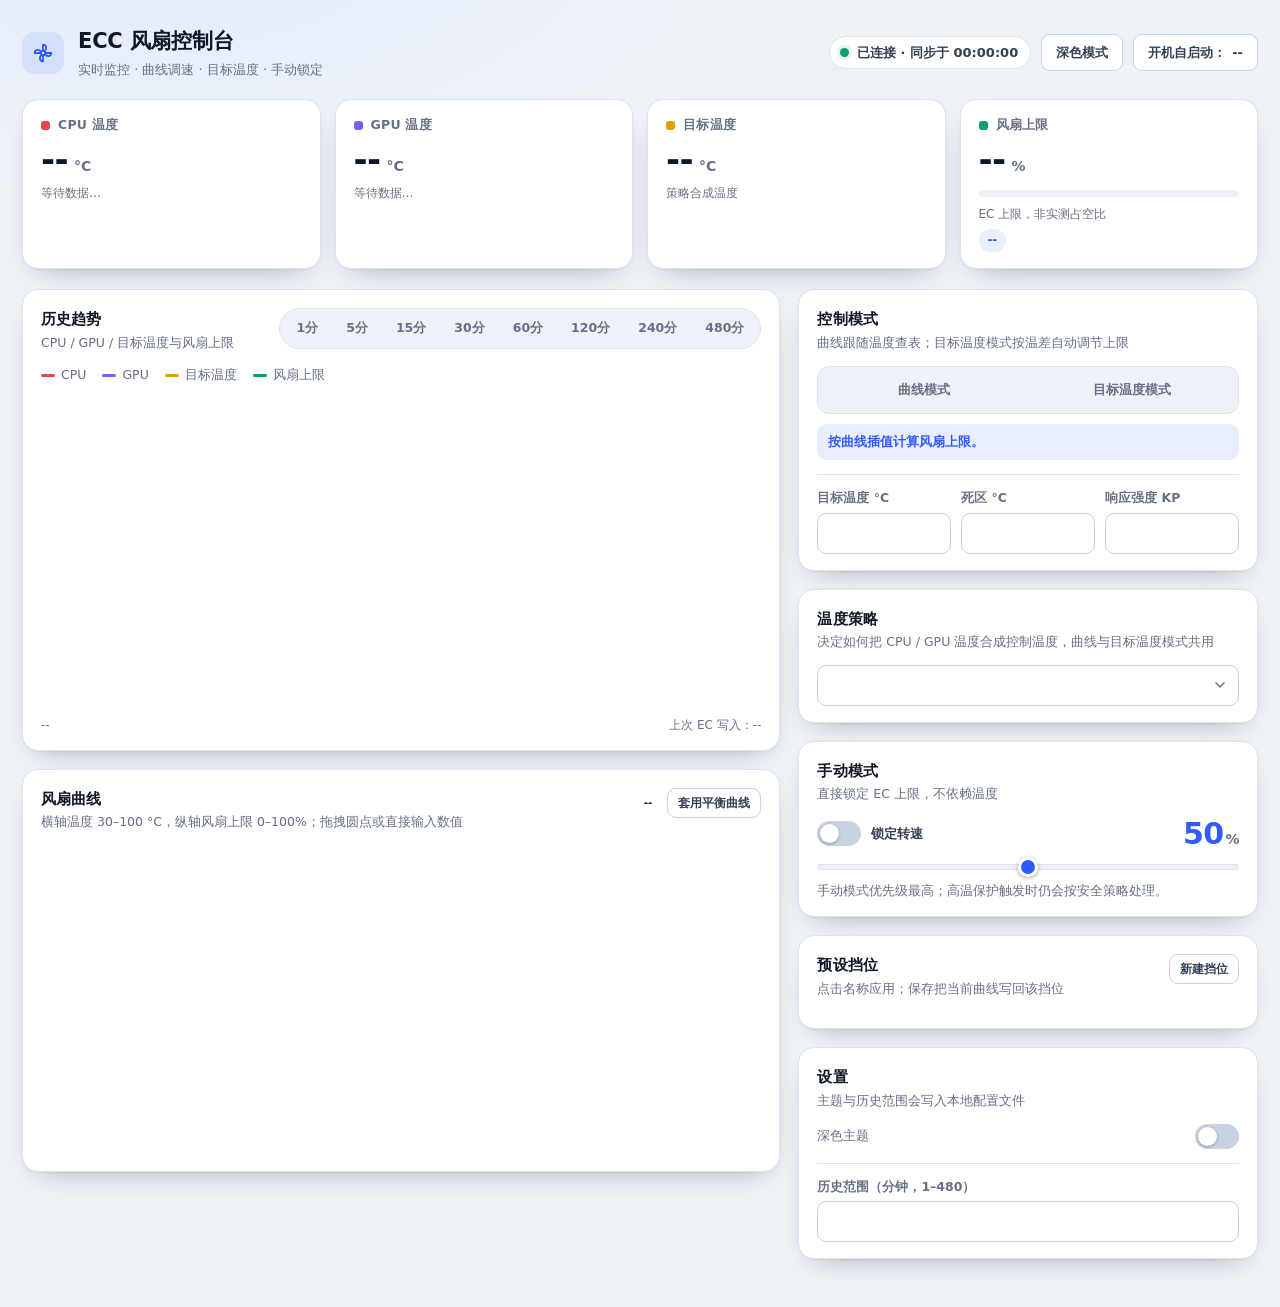
==== commit 9921fe42: "feat(webui): 重写控制台界面 - 新的响应式布局与深浅色主题 - 适配曲线/目标温度模式、手动模式与预设 - 高温保护时风扇输出显示 AUTO - 目标温度模式提示使用 CPU/GPU 较" ====
--- a/internal/dashboard/web/index.html
+++ b/internal/dashboard/web/index.html
@@ -1,344 +1,1837 @@
 <!doctype html>
-<html lang="zh-CN">
+<html lang="zh-CN" data-theme="light">
 <head>
 <meta charset="utf-8">
 <meta name="viewport" content="width=device-width,initial-scale=1">
 <meta name="ecc-token" content="{{.Token}}">
-<title>风扇控制器</title>
+<meta name="color-scheme" content="light dark">
+<title>ECC 风扇控制台</title>
+<link rel="icon" href="data:image/svg+xml,%3Csvg xmlns='http://www.w3.org/2000/svg' viewBox='0 0 24 24'%3E%3Crect width='24' height='24' rx='6' fill='%232f5bff'/%3E%3Ccircle cx='12' cy='12' r='3.4' fill='%23fff'/%3E%3Cpath d='M12 8.6V5.2M15.4 12h3.4M12 15.4v3.4M8.6 12H5.2' stroke='%23fff' stroke-width='1.6' stroke-linecap='round'/%3E%3C/svg%3E">
 <style>
 :root {
-  --bg-top: #eef2ff;
-  --bg-bottom: #f8fafc;
-  --surface: rgba(255, 255, 255, 0.7);
-  --surface-hover: rgba(255, 255, 255, 0.95);
-  --surface2: rgba(255, 255, 255, 0.4);
-  --border: rgba(255, 255, 255, 0.5);
-  --border-hover: rgba(99, 102, 241, 0.3);
-  --text: #1e293b;
-  --muted: #64748b;
-  --accent: #4f46e5;
-  --accent-hover: #4338ca;
-  --accent-soft: rgba(79, 70, 229, 0.15);
-  --cool: #10b981;
-  --warm: #f59e0b;
-  --hot: #ef4444;
-  --shadow: 0 10px 40px -10px rgba(31, 38, 135, 0.1);
-  --glass-blur: blur(20px);
-  --radius-lg: 24px;
-  --radius-md: 16px;
-  --radius-sm: 12px;
+  --bg: #eef2f7;
+  --bg-glow: #e3ebfb;
+  --surface: #ffffff;
+  --surface-2: #f6f8fc;
+  --surface-3: #eef2f8;
+  --border: #dde4ee;
+  --border-strong: #c8d2e0;
+  --text: #101828;
+  --text-2: #344054;
+  --muted: #667085;
+  --muted-2: #98a2b3;
+  --accent: #2f5bff;
+  --accent-hover: #1e46e8;
+  --accent-soft: rgba(47, 91, 255, 0.10);
+  --accent-line: rgba(47, 91, 255, 0.35);
+  --ok: #0d9f6e;
+  --ok-soft: rgba(13, 159, 110, 0.12);
+  --warn: #b25e00;
+  --warn-soft: rgba(178, 94, 0, 0.12);
+  --danger: #d92d20;
+  --danger-soft: rgba(217, 45, 32, 0.10);
+  --cpu: #e5484d;
+  --gpu: #7c5cff;
+  --target: #e0a100;
+  --fan: #0d9f6e;
+  --shadow: 0 1px 2px rgba(16, 24, 40, 0.05), 0 12px 28px -18px rgba(16, 24, 40, 0.45);
+  --radius-lg: 16px;
+  --radius: 12px;
+  --radius-sm: 9px;
+  --font: -apple-system, BlinkMacSystemFont, "Segoe UI", "Microsoft YaHei UI", "Microsoft YaHei", "PingFang SC", "Hiragino Sans GB", system-ui, sans-serif;
 }
-body.dark {
-  --bg-top: #0f172a;
-  --bg-bottom: #020617;
-  --surface: rgba(30, 41, 59, 0.5);
-  --surface-hover: rgba(30, 41, 59, 0.8);
-  --surface2: rgba(15, 23, 42, 0.5);
-  --border: rgba(255, 255, 255, 0.08);
-  --border-hover: rgba(99, 102, 241, 0.4);
-  --text: #f8fafc;
-  --muted: #94a3b8;
-  --accent: #6366f1;
-  --accent-hover: #818cf8;
-  --accent-soft: rgba(99, 102, 241, 0.2);
-  --cool: #34d399;
-  --warm: #fbbf24;
-  --hot: #f87171;
-  --shadow: 0 10px 40px -10px rgba(0, 0, 0, 0.5);
+html[data-theme="dark"] {
+  --bg: #0b1220;
+  --bg-glow: #111d33;
+  --surface: #131b2b;
+  --surface-2: #182236;
+  --surface-3: #1d2942;
+  --border: #263349;
+  --border-strong: #33445f;
+  --text: #eef2f9;
+  --text-2: #cdd6e4;
+  --muted: #93a1b8;
+  --muted-2: #74839a;
+  --accent: #5b7dff;
+  --accent-hover: #7b95ff;
+  --accent-soft: rgba(91, 125, 255, 0.16);
+  --accent-line: rgba(91, 125, 255, 0.45);
+  --ok: #2ecc9a;
+  --ok-soft: rgba(46, 204, 154, 0.14);
+  --warn: #f0a92e;
+  --warn-soft: rgba(240, 169, 46, 0.14);
+  --danger: #ff6b5e;
+  --danger-soft: rgba(255, 107, 94, 0.14);
+  --cpu: #ff6b6b;
+  --gpu: #a78bfa;
+  --target: #f5c451;
+  --fan: #2ecc9a;
+  --shadow: 0 1px 2px rgba(0, 0, 0, 0.35), 0 16px 32px -20px rgba(0, 0, 0, 0.8);
 }
 * { box-sizing: border-box; }
-html, body { margin: 0; padding: 0; }
+html { -webkit-text-size-adjust: 100%; }
 body {
-  font-family: 'Inter', -apple-system, BlinkMacSystemFont, "Segoe UI", "Microsoft YaHei", "PingFang SC", system-ui, sans-serif;
+  margin: 0;
+  min-height: 100vh;
+  font-family: var(--font);
+  font-size: 15px;
+  line-height: 1.5;
   color: var(--text);
-  background: linear-gradient(135deg, var(--bg-top) 0%, var(--bg-bottom) 100%);
-  background-attachment: fixed;
-  min-height: 100vh;
-  padding: 40px 20px;
-  transition: background 0.6s cubic-bezier(0.4, 0, 0.2, 1), color 0.6s ease;
+  background:
+    radial-gradient(1000px 520px at 12% -8%, var(--bg-glow) 0%, transparent 60%),
+    var(--bg);
+  transition: background-color .25s ease, color .25s ease;
 }
-main { max-width: 1240px; margin: 0 auto; display: flex; flex-direction: column; gap: 28px; animation: fadeIn 0.6s ease-out; }
-@keyframes fadeIn { from { opacity: 0; transform: translateY(15px); } to { opacity: 1; transform: translateY(0); } }
-
-h1 { font-size: 32px; font-weight: 800; margin: 0; letter-spacing: -0.5px; color: var(--text); }
-h3 { margin: 0 0 16px; font-size: 16px; font-weight: 700; color: var(--text); letter-spacing: 0.5px; opacity: 0.9; }
-
-.hero { display: flex; align-items: center; justify-content: space-between; gap: 16px; flex-wrap: wrap; margin-bottom: 12px; }
-.brand { display: flex; align-items: center; gap: 18px; }
-.dot { width: 14px; height: 14px; border-radius: 50%; background: var(--cool); box-shadow: 0 0 16px var(--cool); transition: background 0.3s, box-shadow 0.3s; }
-.dot.off { background: var(--hot); box-shadow: 0 0 16px var(--hot); }
-.dot.live { animation: pulse 2s cubic-bezier(0.4, 0, 0.6, 1) infinite; }
-@keyframes pulse { 0%, 100% { opacity: 1; transform: scale(1); } 50% { opacity: .7; transform: scale(1.2); } }
-.sub { color: var(--muted); font-size: 15px; margin: 6px 0 0; font-weight: 500; }
-
-.card {
+h1, h2, h3, p { margin: 0; }
+button, input, select { font: inherit; color: inherit; }
+:focus-visible { outline: 2px solid var(--accent); outline-offset: 2px; border-radius: 6px; }
+
+.shell { max-width: 1360px; margin: 0 auto; padding: 26px 22px 48px; display: flex; flex-direction: column; gap: 20px; }
+
+/* ---------- 顶栏 ---------- */
+.topbar { display: flex; align-items: center; justify-content: space-between; gap: 18px; flex-wrap: wrap; }
+.brand { display: flex; align-items: center; gap: 14px; min-width: 0; }
+.logo { width: 42px; height: 42px; flex: none; border-radius: 12px; background: var(--accent-soft); color: var(--accent); display: grid; place-items: center; }
+.logo svg { width: 24px; height: 24px; }
+.brand h1 { font-size: 21px; font-weight: 700; letter-spacing: -0.01em; }
+.brand .sub { color: var(--muted); font-size: 13px; margin-top: 2px; }
+.top-actions { display: flex; align-items: center; gap: 10px; flex-wrap: wrap; }
+
+.conn { display: inline-flex; align-items: center; gap: 8px; padding: 6px 12px 6px 10px; border-radius: 999px; border: 1px solid var(--border); background: var(--surface); font-size: 13px; font-weight: 600; color: var(--text-2); }
+.conn-dot { width: 9px; height: 9px; border-radius: 50%; background: var(--ok); box-shadow: 0 0 0 3px var(--ok-soft); flex: none; }
+.conn[data-state="offline"] { color: var(--danger); border-color: var(--danger); background: var(--danger-soft); }
+.conn[data-state="offline"] .conn-dot { background: var(--danger); box-shadow: 0 0 0 3px var(--danger-soft); }
+.conn[data-state="connecting"] { color: var(--warn); border-color: var(--border-strong); background: var(--warn-soft); }
+.conn[data-state="connecting"] .conn-dot { background: var(--warn); box-shadow: 0 0 0 3px var(--warn-soft); }
+
+/* ---------- 按钮 / 输入 ---------- */
+.btn { display: inline-flex; align-items: center; justify-content: center; gap: 6px; padding: 8px 14px; border-radius: var(--radius-sm); border: 1px solid var(--border-strong); background: var(--surface); color: var(--text-2); font-size: 13px; font-weight: 600; cursor: pointer; transition: background .15s ease, border-color .15s ease, color .15s ease; }
+.btn:hover { border-color: var(--accent); color: var(--accent); }
+.btn:active { transform: translateY(1px); }
+.btn[disabled] { opacity: .5; cursor: not-allowed; transform: none; }
+.btn.primary { background: var(--accent); border-color: var(--accent); color: #fff; }
+.btn.primary:hover { background: var(--accent-hover); border-color: var(--accent-hover); color: #fff; }
+.btn.danger { color: var(--danger); border-color: var(--danger); background: var(--surface); }
+.btn.danger:hover { background: var(--danger); color: #fff; }
+.btn.small { padding: 5px 10px; font-size: 12px; }
+.btn.on { border-color: var(--accent); color: var(--accent); background: var(--accent-soft); }
+
+input[type="number"], select {
+  width: 100%;
+  padding: 8px 10px;
+  border-radius: var(--radius-sm);
+  border: 1px solid var(--border-strong);
   background: var(--surface);
-  backdrop-filter: var(--glass-blur);
-  -webkit-backdrop-filter: var(--glass-blur);
-  border: 1px solid var(--border);
-  border-radius: var(--radius-lg);
-  padding: 28px;
-  box-shadow: var(--shadow);
-  transition: transform 0.4s cubic-bezier(0.34, 1.56, 0.64, 1), box-shadow 0.4s ease, background 0.4s ease, border-color 0.4s ease;
-  position: relative;
-  overflow: hidden;
+  color: var(--text);
+  font-variant-numeric: tabular-nums;
+  transition: border-color .15s ease, box-shadow .15s ease;
 }
-.card::before {
-  content: "";
-  position: absolute;
-  inset: 0;
-  border-radius: var(--radius-lg);
-  padding: 1px;
-  background: linear-gradient(135deg, rgba(255,255,255,0.4), rgba(255,255,255,0.0));
-  -webkit-mask: linear-gradient(#fff 0 0) content-box, linear-gradient(#fff 0 0);
-  -webkit-mask-composite: xor;
-  mask-composite: exclude;
-  pointer-events: none;
+input[type="number"]:focus, select:focus { border-color: var(--accent); box-shadow: 0 0 0 3px var(--accent-soft); outline: none; }
+input[type="number"]:disabled { background: var(--surface-3); color: var(--muted-2); cursor: not-allowed; }
+select { appearance: none; padding-right: 34px; background-image: url("data:image/svg+xml;charset=utf-8,%3Csvg xmlns='http://www.w3.org/2000/svg' width='16' height='16' viewBox='0 0 24 24' fill='none' stroke='%23667085' stroke-width='2.2' stroke-linecap='round' stroke-linejoin='round'%3E%3Cpath d='M6 9l6 6 6-6'/%3E%3C/svg%3E"); background-repeat: no-repeat; background-position: right 10px center; cursor: pointer; }
+
+/* ---------- 卡片 ---------- */
+.card { background: var(--surface); border: 1px solid var(--border); border-radius: var(--radius-lg); box-shadow: var(--shadow); padding: 18px 18px 16px; }
+.card-head { display: flex; align-items: flex-start; justify-content: space-between; gap: 12px; flex-wrap: wrap; margin-bottom: 14px; }
+.card-head h2 { font-size: 15px; font-weight: 700; letter-spacing: .01em; }
+.card-head .hint { margin-top: 3px; }
+.card-head .side { display: flex; align-items: center; gap: 8px; flex-wrap: wrap; }
+.hint { color: var(--muted); font-size: 12.5px; line-height: 1.45; }
+.mono-num { font-variant-numeric: tabular-nums; }
+
+/* ---------- 指标 ---------- */
+.metrics { display: grid; grid-template-columns: repeat(4, minmax(0, 1fr)); gap: 14px; }
+.metric { background: var(--surface); border: 1px solid var(--border); border-radius: var(--radius-lg); box-shadow: var(--shadow); padding: 16px 18px; display: flex; flex-direction: column; gap: 6px; position: relative; overflow: hidden; }
+.metric-head { display: flex; align-items: center; gap: 8px; color: var(--muted); font-size: 12.5px; font-weight: 600; letter-spacing: .02em; }
+.swatch { width: 9px; height: 9px; border-radius: 3px; flex: none; background: var(--muted); }
+.swatch.cpu { background: var(--cpu); }
+.swatch.gpu { background: var(--gpu); }
+.swatch.target { background: var(--target); }
+.swatch.fan { background: var(--fan); }
+.metric-body { display: flex; align-items: baseline; gap: 6px; }
+.metric-value { font-size: 34px; font-weight: 750; line-height: 1.1; letter-spacing: -0.02em; font-variant-numeric: tabular-nums; }
+.metric-unit { font-size: 14px; font-weight: 600; color: var(--muted); }
+.metric-foot { font-size: 12px; color: var(--muted); min-height: 18px; }
+.tone-cool { color: var(--ok); }
+.tone-warm { color: var(--warn); }
+.tone-hot { color: var(--danger); }
+.bar { height: 7px; border-radius: 99px; background: var(--surface-3); overflow: hidden; margin: 6px 0 2px; }
+.bar > i { display: block; height: 100%; width: 0; border-radius: 99px; background: linear-gradient(90deg, var(--ok), var(--target), var(--danger)); transition: width .45s ease; }
+.mode-chip { display: inline-flex; align-items: center; gap: 6px; align-self: flex-start; padding: 3px 9px; border-radius: 999px; background: var(--accent-soft); color: var(--accent); font-size: 11.5px; font-weight: 700; }
+
+/* ---------- 布局 ---------- */
+.workspace { display: grid; grid-template-columns: minmax(0, 1.65fr) minmax(300px, 1fr); gap: 18px; align-items: start; }
+.stack { display: flex; flex-direction: column; gap: 18px; min-width: 0; }
+.chart-wrap { position: relative; width: 100%; }
+canvas { display: block; width: 100%; height: auto; }
+#historyChart { aspect-ratio: 16 / 7; min-height: 180px; }
+.curve-wrap { position: relative; }
+#curveChart { aspect-ratio: 16 / 6.6; min-height: 190px; touch-action: none; cursor: crosshair; }
+#curveChart.locked { cursor: not-allowed; }
+.lock-overlay { position: absolute; inset: 0; display: flex; align-items: center; justify-content: center; text-align: center; padding: 12px; border-radius: var(--radius); background: var(--surface); opacity: .93; border: 1px dashed var(--border-strong); font-size: 13px; font-weight: 600; color: var(--text-2); }
+.lock-overlay[hidden] { display: none; }
+.legend { display: flex; gap: 16px; flex-wrap: wrap; margin-bottom: 8px; font-size: 12.5px; color: var(--muted); }
+.legend span { display: inline-flex; align-items: center; gap: 6px; }
+.legend i { width: 14px; height: 3px; border-radius: 2px; background: var(--muted); }
+.legend i.cpu { background: var(--cpu); }
+.legend i.gpu { background: var(--gpu); }
+.legend i.target { background: var(--target); }
+.legend i.fan { background: var(--fan); }
+.chart-foot { display: flex; justify-content: space-between; gap: 10px; flex-wrap: wrap; margin-top: 8px; font-size: 12px; color: var(--muted); }
+
+.seg { display: inline-flex; gap: 4px; padding: 4px; border-radius: 999px; background: var(--surface-3); border: 1px solid var(--border); flex-wrap: wrap; }
+.seg button { border: 0; background: transparent; color: var(--muted); padding: 6px 12px; border-radius: 999px; font-size: 12.5px; font-weight: 600; cursor: pointer; white-space: nowrap; }
+.seg button:hover { color: var(--text); }
+.seg button[aria-pressed="true"] { background: var(--surface); color: var(--accent); box-shadow: 0 1px 3px rgba(16, 24, 40, .16); }
+.seg-block { display: grid; grid-template-columns: 1fr 1fr; width: 100%; border-radius: var(--radius); }
+.seg-block button { border-radius: var(--radius-sm); padding: 9px 8px; font-size: 13px; }
+
+.field { display: flex; flex-direction: column; gap: 5px; }
+.field > span { font-size: 12.5px; color: var(--muted); font-weight: 600; }
+.field-row { display: grid; grid-template-columns: repeat(3, minmax(0, 1fr)); gap: 10px; }
+.field-row.two { grid-template-columns: repeat(2, minmax(0, 1fr)); }
+.divider { height: 1px; background: var(--border); margin: 14px 0; }
+.note { margin-top: 10px; padding: 9px 11px; border-radius: var(--radius-sm); background: var(--warn-soft); color: var(--warn); font-size: 12.5px; font-weight: 600; }
+.note[hidden] { display: none; }
+.note.info { background: var(--accent-soft); color: var(--accent); }
+
+.readout { display: grid; grid-template-columns: repeat(3, minmax(0, 1fr)); gap: 8px; margin-top: 12px; }
+.readout > div { background: var(--surface-2); border: 1px solid var(--border); border-radius: var(--radius-sm); padding: 8px 10px; }
+.readout span { display: block; font-size: 11.5px; color: var(--muted); font-weight: 600; }
+.readout strong { font-size: 17px; font-variant-numeric: tabular-nums; letter-spacing: -.01em; }
+.readout[hidden] { display: none; }
+
+.switch-row { display: flex; align-items: center; justify-content: space-between; gap: 14px; }
+.switch { display: inline-flex; align-items: center; gap: 10px; cursor: pointer; user-select: none; font-size: 13px; font-weight: 600; color: var(--text-2); }
+.switch input { position: absolute; opacity: 0; width: 0; height: 0; }
+.switch .track { position: relative; width: 44px; height: 25px; border-radius: 999px; background: var(--border-strong); transition: background .18s ease; flex: none; }
+.switch .track::after { content: ""; position: absolute; top: 3px; left: 3px; width: 19px; height: 19px; border-radius: 50%; background: #fff; box-shadow: 0 1px 3px rgba(0, 0, 0, .3); transition: transform .18s ease; }
+.switch input:checked + .track { background: var(--accent); }
+.switch input:checked + .track::after { transform: translateX(19px); }
+.switch input:disabled + .track { opacity: .5; }
+
+input[type="range"] { -webkit-appearance: none; appearance: none; width: 100%; height: 6px; border-radius: 99px; background: var(--surface-3); border: 1px solid var(--border); margin: 14px 0 12px; cursor: pointer; }
+input[type="range"]::-webkit-slider-thumb { -webkit-appearance: none; width: 20px; height: 20px; border-radius: 50%; background: var(--accent); border: 3px solid var(--surface); box-shadow: 0 1px 4px rgba(0, 0, 0, .35); cursor: pointer; }
+input[type="range"]::-moz-range-thumb { width: 15px; height: 15px; border-radius: 50%; background: var(--accent); border: 3px solid var(--surface); cursor: pointer; }
+input[type="range"]:disabled { opacity: .45; cursor: not-allowed; }
+.manual-value { font-size: 30px; font-weight: 750; font-variant-numeric: tabular-nums; letter-spacing: -.02em; color: var(--accent); line-height: 1.1; }
+.manual-value small { font-size: 14px; color: var(--muted); font-weight: 600; margin-left: 2px; }
+
+/* ---------- 曲线表格 ---------- */
+.curve-grid { display: grid; grid-template-columns: repeat(5, minmax(0, 1fr)); gap: 8px; margin-top: 12px; }
+.node { border: 1px solid var(--border); border-radius: var(--radius); background: var(--surface-2); padding: 9px 8px; display: flex; flex-direction: column; gap: 7px; min-width: 0; }
+.node.active { border-color: var(--accent); box-shadow: 0 0 0 2px var(--accent-soft); }
+.node-title { font-size: 11px; font-weight: 700; color: var(--muted); letter-spacing: .04em; }
+.node-field { display: flex; align-items: center; gap: 5px; }
+.node-field input { padding: 5px 4px; text-align: center; font-size: 13px; font-weight: 650; border-radius: 7px; }
+.node-field em { font-style: normal; font-size: 11px; color: var(--muted); flex: none; }
+.node-field.temp input { color: var(--cpu); }
+.node-field.speed input { color: var(--accent); }
+
+/* ---------- 预设 ---------- */
+.preset-list { display: flex; flex-direction: column; gap: 7px; }
+.preset { display: flex; align-items: center; gap: 8px; padding: 7px 8px 7px 10px; border-radius: var(--radius); border: 1px solid var(--border); background: var(--surface-2); }
+.preset.active { border-color: var(--accent); background: var(--accent-soft); }
+.preset-main { flex: 1; min-width: 0; display: flex; align-items: center; gap: 8px; border: 0; background: none; padding: 3px 2px; text-align: left; cursor: pointer; color: var(--text); font-weight: 600; font-size: 13.5px; border-radius: 6px; }
+.preset-main:hover { color: var(--accent); }
+.preset-name { overflow: hidden; text-overflow: ellipsis; white-space: nowrap; }
+.preset-acts { display: flex; gap: 6px; flex: none; }
+.tag { font-size: 10.5px; font-weight: 700; padding: 2px 7px; border-radius: 999px; flex: none; }
+.tag.builtin { background: var(--surface-3); color: var(--muted); }
+.tag.modified { background: var(--warn-soft); color: var(--warn); }
+.tag.active { background: var(--accent); color: #fff; }
+.preset-add { display: flex; gap: 8px; margin-top: 10px; }
+.preset-add[hidden] { display: none; }
+.preset-add input { flex: 1; }
+
+/* ---------- 提示 ---------- */
+.toasts { position: fixed; z-index: 50; right: 18px; bottom: 18px; display: flex; flex-direction: column; gap: 8px; max-width: min(400px, calc(100vw - 36px)); }
+.toast { padding: 10px 14px; border-radius: var(--radius-sm); font-size: 13px; font-weight: 600; color: #fff; background: #123a2c; border: 1px solid rgba(46, 204, 154, .5); box-shadow: 0 12px 30px rgba(0, 0, 0, .22); opacity: 1; transform: none; transition: opacity .2s ease, transform .2s ease; }
+.toast.error { background: #4a1210; border-color: rgba(255, 107, 94, .55); }
+.toast.leaving { opacity: 0; transform: translateY(6px); }
+.sr-only { position: absolute; width: 1px; height: 1px; padding: 0; margin: -1px; overflow: hidden; clip: rect(0 0 0 0); white-space: nowrap; border: 0; }
+
+@media (max-width: 1180px) {
+  .workspace { grid-template-columns: 1fr; }
+  .metrics { grid-template-columns: repeat(2, minmax(0, 1fr)); }
 }
-body.dark .card::before { background: linear-gradient(135deg, rgba(255,255,255,0.1), rgba(255,255,255,0.0)); }
-
-.card:hover { transform: translateY(-4px); box-shadow: 0 20px 40px -10px rgba(0,0,0,0.12); background: var(--surface-hover); border-color: var(--border-hover); }
-
-.grid { display: grid; grid-template-columns: repeat(4, 1fr); gap: 24px; }
-.stat { display: flex; flex-direction: column; justify-content: center; z-index: 1; }
-.stat .label { color: var(--muted); font-size: 14px; font-weight: 600; display: flex; align-items: center; gap: 6px; text-transform: uppercase; letter-spacing: 0.5px; }
-.stat .value { font-size: 46px; font-weight: 800; margin-top: 10px; line-height: 1; font-variant-numeric: tabular-nums; letter-spacing: -1px; }
-.stat .unit { font-size: 20px; font-weight: 600; color: var(--muted); margin-left: 4px; vertical-align: super; }
-.stat .extra { font-size: 13px; color: var(--muted); margin-top: 10px; min-height: 16px; font-weight: 500; }
-.cool { color: var(--cool); text-shadow: 0 0 20px rgba(16,185,129,0.25); }
-.warm { color: var(--warm); text-shadow: 0 0 20px rgba(245,158,11,0.25); }
-.hot { color: var(--hot); text-shadow: 0 0 20px rgba(239,68,68,0.25); }
-
-.gauge { height: 10px; border-radius: 5px; background: var(--surface2); margin-top: 16px; overflow: hidden; box-shadow: inset 0 1px 4px rgba(0,0,0,0.1); position: relative; }
-.gauge > i { display: block; height: 100%; width: 0; border-radius: 5px; background: linear-gradient(90deg, var(--cool), var(--warm), var(--hot)); transition: width 0.8s cubic-bezier(0.34, 1.56, 0.64, 1); box-shadow: 0 0 12px rgba(255,255,255,0.3); }
-
-.layout { display: grid; grid-template-columns: 1.6fr 1fr; gap: 28px; align-items: stretch; }
-.layout > div { display: flex; flex-direction: column; gap: 28px; }
-.layout > div > .card:last-child { flex-grow: 1; display: flex; flex-direction: column; }
-canvas#chart { width: 100%; height: auto; aspect-ratio: 860/340; display: block; margin-top: 12px; }
-canvas#curveCanvas { width: 100%; height: auto; aspect-ratio: 1100/440; cursor: crosshair; display: block; touch-action: none; margin-top: auto; margin-bottom: auto; border-radius: var(--radius-md); }
-
-.row { display: flex; gap: 14px; align-items: center; flex-wrap: wrap; }
-.chip-row { display: flex; gap: 10px; flex-wrap: wrap; }
-
-button, select, input[type=number] {
-  font-family: inherit; font-size: 14px;
-  border-radius: var(--radius-sm);
-  border: 1px solid var(--border);
-  padding: 12px 20px;
-  background: var(--surface2);
-  color: var(--text);
-  transition: all 0.3s cubic-bezier(0.4, 0, 0.2, 1);
-  outline: none;
+@media (max-width: 640px) {
+  .shell { padding: 18px 14px 36px; gap: 14px; }
+  .metrics { grid-template-columns: 1fr; gap: 10px; }
+  .metric { padding: 13px 15px; }
+  .metric-value { font-size: 30px; }
+  .card { padding: 15px 14px 14px; }
+  .topbar { gap: 12px; }
+  .top-actions { width: 100%; }
+  .top-actions .btn { flex: 1; }
+  .curve-grid { grid-template-columns: repeat(2, minmax(0, 1fr)); }
+  .field-row { grid-template-columns: 1fr; }
+  .readout { grid-template-columns: 1fr; }
+  #historyChart { min-height: 200px; aspect-ratio: 4 / 3; }
+  #curveChart { min-height: 210px; aspect-ratio: 4 / 3.2; }
+  .seg { width: 100%; justify-content: space-between; }
+  .seg button { flex: 1; padding: 7px 6px; }
 }
-button { cursor: pointer; background: var(--accent); color: #fff; border-color: var(--accent); font-weight: 600; box-shadow: 0 4px 14px var(--accent-soft); }
-button:hover { background: var(--accent-hover); transform: translateY(-2px); box-shadow: 0 6px 20px var(--accent-soft); }
-button:active { transform: translateY(1px); box-shadow: 0 2px 8px var(--accent-soft); }
-
-button.secondary { background: var(--surface); color: var(--text); border-color: var(--border); box-shadow: 0 2px 10px rgba(0,0,0,0.03); }
-button.secondary:hover { border-color: var(--accent); color: var(--accent); background: var(--surface-hover); }
-
-button.chip { background: var(--surface); color: var(--text); font-weight: 600; padding: 8px 16px; border-radius: 24px; box-shadow: 0 2px 8px rgba(0,0,0,0.03); }
-button.chip.active { background: var(--accent); color: #fff; border-color: var(--accent); box-shadow: 0 4px 14px var(--accent-soft); }
-
-select { width: 100%; cursor: pointer; appearance: none; background-image: url("data:image/svg+xml,%3Csvg xmlns='http://www.w3.org/2000/svg' fill='none' viewBox='0 0 24 24' stroke='currentColor'%3E%3Cpath stroke-linecap='round' stroke-linejoin='round' stroke-width='2' d='M19 9l-7 7-7-7'%3E%3C/path%3E%3C/svg%3E"); background-repeat: no-repeat; background-position: right 14px center; background-size: 16px; padding-right: 44px; font-weight: 600; }
-select:focus, input[type=number]:focus { border-color: var(--accent); box-shadow: 0 0 0 3px var(--accent-soft); background: var(--surface); }
-
-.modeline { color: var(--muted); font-size: 14px; margin: 20px 0 0; display: flex; justify-content: space-between; flex-wrap: wrap; gap: 8px; font-weight: 500; padding-top: 20px; border-top: 1px solid var(--border); }
-.modeline b { color: var(--accent); font-weight: 700; background: var(--accent-soft); padding: 4px 12px; border-radius: 8px; }
-
-.switch { display: inline-flex; align-items: center; gap: 14px; cursor: pointer; user-select: none; font-size: 15px; font-weight: 600; }
-.switch input { position: absolute; opacity: 0; }
-.track { width: 52px; height: 28px; border-radius: 28px; background: var(--border); position: relative; transition: background 0.3s; box-shadow: inset 0 1px 4px rgba(0,0,0,0.1); }
-.track::after { content: ""; position: absolute; top: 3px; left: 3px; width: 22px; height: 22px; border-radius: 50%; background: #fff; transition: transform 0.3s cubic-bezier(0.4, 0.0, 0.2, 1); box-shadow: 0 2px 5px rgba(0,0,0,0.2); }
-.switch input:checked + .track { background: var(--accent); }
-.switch input:checked + .track::after { transform: translateX(24px); }
-
-input[type=range] { -webkit-appearance: none; appearance: none; width: 100%; height: 8px; border-radius: 4px; background: var(--border); margin: 28px 0 16px; outline: none; box-shadow: inset 0 1px 4px rgba(0,0,0,0.1); }
-input[type=range]::-webkit-slider-thumb { -webkit-appearance: none; width: 26px; height: 26px; border-radius: 50%; background: var(--accent); cursor: pointer; border: 4px solid var(--surface); box-shadow: 0 2px 10px rgba(0,0,0,0.2); transition: transform 0.2s cubic-bezier(0.34, 1.56, 0.64, 1), box-shadow 0.2s; }
-input[type=range]::-webkit-slider-thumb:hover { transform: scale(1.2); box-shadow: 0 6px 16px var(--accent-soft); }
-input[type=range]:disabled { opacity: 0.5; }
-
-.manualval { font-size: 32px; font-weight: 800; font-variant-numeric: tabular-nums; color: var(--accent); letter-spacing: -0.5px; }
-.curve-head { display: flex; justify-content: space-between; align-items: center; gap: 12px; flex-wrap: wrap; margin-bottom: 16px; }
-.muted { color: var(--muted); font-size: 14px; font-weight: 500; }
-
-.curve-table { display: flex; flex-wrap: nowrap; overflow-x: auto; gap: 14px; margin-top: 20px; padding-bottom: 12px; }
-.curve-table::-webkit-scrollbar { height: 6px; }
-.curve-table::-webkit-scrollbar-track { background: var(--surface2); border-radius: 3px; }
-.curve-table::-webkit-scrollbar-thumb { background: var(--border); border-radius: 3px; }
-.curve-node { flex: 1 1 0; min-width: 86px; background: var(--surface2); border: 1px solid var(--border); border-radius: var(--radius-md); padding: 12px 10px; display: flex; flex-direction: column; gap: 10px; align-items: center; transition: background 0.3s, border-color 0.3s; }
-.curve-node:hover { background: var(--surface); border-color: var(--accent-soft); }
-.curve-node .n-idx { font-size: 12px; font-weight: 700; color: var(--muted); text-transform: uppercase; letter-spacing: 0.5px; }
-.curve-node .n-row { display: flex; align-items: center; gap: 6px; font-size: 13px; color: var(--text); font-weight: 600; }
-.curve-node input { width: 54px; padding: 6px 0; font-size: 15px; font-weight: 700; text-align: center; border: 1px solid var(--border); border-radius: 8px; background: var(--surface); outline: none; transition: all 0.3s; -moz-appearance: textfield; color: var(--accent); }
-.curve-node input::-webkit-inner-spin-button { -webkit-appearance: none; margin: 0; }
-.curve-node input:focus { border-color: var(--accent); box-shadow: 0 0 0 3px var(--accent-soft); transform: translateY(-1px); }
-
-.preset-list { display: flex; flex-direction: column; gap: 12px; }
-.preset-item { display: flex; align-items: center; gap: 12px; padding: 14px 18px; border: 1px solid var(--border); border-radius: var(--radius-md); background: var(--surface2); transition: all 0.3s cubic-bezier(0.34, 1.56, 0.64, 1); position: relative; overflow: hidden; }
-.preset-item:hover { background: var(--surface); transform: translateX(4px); box-shadow: 0 6px 16px rgba(0,0,0,0.06); border-color: var(--accent-soft); }
-.preset-item.active { border-color: var(--accent); background: var(--surface); box-shadow: 0 4px 16px var(--accent-soft), inset 4px 0 0 var(--accent); padding-left: 22px; }
-.preset-item .pname { flex: 1; font-weight: 600; font-size: 15px; cursor: pointer; display: flex; align-items: center; gap: 10px; min-width: 0; }
-.preset-item .pname span.txt { overflow: hidden; text-overflow: ellipsis; white-space: nowrap; }
-.preset-item .badge { font-size: 11px; font-weight: 700; color: #fff; background: var(--warm); padding: 3px 10px; border-radius: 12px; flex: none; box-shadow: 0 2px 6px rgba(245,158,11,0.3); }
-.preset-item .pacts { display: flex; gap: 8px; flex: none; opacity: 0; transition: opacity 0.3s, transform 0.3s; transform: translateX(10px); }
-.preset-item:hover .pacts, .preset-item.active .pacts { opacity: 1; transform: translateX(0); }
-.preset-item .pacts button { padding: 6px 14px; font-size: 13px; border-radius: 8px; box-shadow: none; font-weight: 600; }
-.preset-item .pacts button.ghost { background: transparent; color: var(--muted); border-color: var(--border); }
-.preset-item .pacts button.ghost:hover { color: var(--accent); border-color: var(--accent); background: var(--accent-soft); }
-.preset-item .pacts button.danger { background: transparent; color: var(--hot); border-color: var(--border); }
-.preset-item .pacts button.danger:hover { color: #fff; background: var(--hot); border-color: var(--hot); box-shadow: 0 4px 12px rgba(239,68,68,0.3); }
-
-.toast { position: fixed; top: 22px; right: 22px; z-index: 1000; max-width: min(380px, calc(100vw - 32px)); padding: 13px 18px; border: 1px solid rgba(16,185,129,.35); border-radius: var(--radius-sm); background: rgba(6,95,70,.94); color: #fff; box-shadow: 0 14px 34px rgba(15,23,42,.24); font-size: 14px; font-weight: 600; opacity: 0; transform: translateY(-10px); pointer-events: none; transition: opacity .2s ease, transform .2s ease; }
-.toast.show { opacity: 1; transform: translateY(0); }
-.toast.error { border-color: rgba(248,113,113,.5); background: rgba(153,27,27,.95); }
-
-@media(max-width: 1024px) { .grid { grid-template-columns: repeat(2, 1fr); } .layout { grid-template-columns: 1fr; } }
-@media(max-width: 640px) { .grid { grid-template-columns: 1fr; } .card { padding: 20px; } .preset-item .pacts { opacity: 1; transform: none; } .toast { top: 14px; right: 16px; } }
-@media(prefers-reduced-motion: reduce) { *, *::before, *::after { scroll-behavior: auto !important; animation-duration: .01ms !important; animation-iteration-count: 1 !important; transition-duration: .01ms !important; } }
+@media (prefers-reduced-motion: reduce) {
+  *, *::before, *::after { transition-duration: .01ms !important; animation-duration: .01ms !important; }
+}
 </style>
 </head>
 <body>
-<div class="toast" id="toast" role="status" aria-live="polite"></div>
-<main>
-  <div class="hero">
+<div class="shell">
+  <header class="topbar">
     <div class="brand">
-      <span class="dot live" id="connDot" title="连接状态"></span>
-      <div><h1>风扇控制器</h1><p class="sub" id="connText">实时温度监控 · 自动曲线调速 · 手动转速锁定</p></div>
-    </div>
-    <div class="row">
-      <button class="secondary" id="theme">切换主题</button>
-      <button class="secondary" id="startup">开机自启动</button>
-    </div>
-  </div>
-  <section class="grid">
-    <div class="card stat"><div class="label">CPU 温度</div><div class="value" id="cpu">--<span class="unit">°C</span></div><div class="extra" id="cpuExtra"></div></div>
-    <div class="card stat"><div class="label">GPU 温度</div><div class="value" id="gpu">--<span class="unit">°C</span></div><div class="extra" id="gpuExtra"></div></div>
-    <div class="card stat"><div class="label">目标温度</div><div class="value" id="target">--<span class="unit">°C</span></div><div class="extra" id="targetExtra"></div></div>
-    <div class="card stat"><div class="label">风扇输出</div><div class="value" id="speed">--<span class="unit">%</span></div><div class="gauge"><i id="speedBar"></i></div><div class="extra" id="rpmExtra"></div></div>
-  </section>
-  <section class="layout">
-    <div class="left-col">
-      <div class="card">
-        <div class="curve-head" style="margin-bottom:8px;"><h3 style="margin:0">实时温度监控</h3><span class="muted" id="writeAgo"></span></div>
-        <p class="muted" style="margin-top:-6px; margin-bottom:4px;">展示近期 CPU、GPU 温度及风扇响应状态。</p>
-        <canvas id="chart" width="860" height="340"></canvas>
-        <p class="modeline" style="border-top:none; padding-top:0; margin-top:12px;"><span>当前硬件模式：<b id="mode">--</b></span></p>
-      </div>
-      <div class="card" style="flex-grow: 1; display: flex; flex-direction: column;">
-        <div class="curve-head" style="margin-bottom:8px;"><h3 style="margin:0">风扇曲线配置</h3></div>
-        <p class="muted" style="margin-top:-6px; margin-bottom:4px;">横坐标为目标温度，纵坐标为风扇输出百分比。请直接拖动下方的蓝色圆点来调整各个温度节点的转速行为。</p>
-        <canvas id="curveCanvas" width="1100" height="440" style="margin-top:10px"></canvas>
-        <div id="curveTable" class="curve-table"></div>
+      <span class="logo" aria-hidden="true">
+        <svg viewBox="0 0 24 24" fill="none" stroke="currentColor" stroke-width="1.8" stroke-linecap="round" stroke-linejoin="round">
+          <circle cx="12" cy="12" r="2.2"></circle>
+          <path d="M12 9.8V3.6a3.1 3.1 0 0 1 3.1 3.1c0 2.1-1.5 3.1-1.5 3.1"></path>
+          <path d="M14.2 12h6.2a3.1 3.1 0 0 1-3.1 3.1c-2.1 0-3.1-1.5-3.1-1.5"></path>
+          <path d="M12 14.2v6.2a3.1 3.1 0 0 1-3.1-3.1c0-2.1 1.5-3.1 1.5-3.1"></path>
+          <path d="M9.8 12H3.6a3.1 3.1 0 0 1 3.1-3.1c2.1 0 3.1 1.5 3.1 1.5"></path>
+        </svg>
+      </span>
+      <div>
+        <h1>ECC 风扇控制台</h1>
+        <p class="sub">实时监控 · 曲线调速 · 目标温度 · 手动锁定</p>
       </div>
     </div>
-    <div class="controls">
-      <div class="card"><div class="curve-head" style="margin-bottom:10px"><h3 style="margin:0">预设挡位</h3><button class="chip" id="addPreset">+ 新建挡位</button></div><div class="preset-list" id="presetList"></div></div>
-      <div class="card"><h3>温度策略</h3><select id="strategy"></select></div>
-      <div class="card"><h3>控制模式</h3>
-        <select id="controlMode">
-          <option value="curve">曲线模式</option>
-          <option value="target">目标温度模式</option>
-        </select>
-        <div class="muted" id="modeHint" style="margin-top:8px"></div>
-        <div id="targetFields" style="display:none;margin-top:12px">
-          <div style="display:flex;align-items:center;justify-content:space-between;gap:8px;margin-top:8px"><span class="muted">目标温度</span><span><input id="targetTemp" type="number" min="40" max="95" step="1" style="width:76px"> °C</span></div>
-          <div style="display:flex;align-items:center;justify-content:space-between;gap:8px;margin-top:8px"><span class="muted">死区</span><span><input id="targetHysteresis" type="number" min="1" max="10" step="0.5" style="width:76px"> °C</span></div>
-          <div style="display:flex;align-items:center;justify-content:space-between;gap:8px;margin-top:8px"><span class="muted">响应强度</span><span><input id="targetKP" type="number" min="1" max="20" step="0.5" style="width:76px"></span></div>
+    <div class="top-actions">
+      <span class="conn" id="conn" data-state="connecting" role="status" aria-live="polite">
+        <span class="conn-dot" aria-hidden="true"></span>
+        <span id="connText">正在连接…</span>
+      </span>
+      <button class="btn" id="themeBtn" type="button" aria-pressed="false">深色模式</button>
+      <button class="btn" id="startupBtn" type="button">开机自启动：<span id="startupState">--</span></button>
+    </div>
+  </header>
+
+  <section class="metrics" aria-label="实时状态">
+    <article class="metric">
+      <div class="metric-head"><span class="swatch cpu" aria-hidden="true"></span>CPU 温度</div>
+      <div class="metric-body"><span class="metric-value" id="cpuValue">--</span><span class="metric-unit">°C</span></div>
+      <p class="metric-foot" id="cpuFoot">等待数据…</p>
+    </article>
+    <article class="metric">
+      <div class="metric-head"><span class="swatch gpu" aria-hidden="true"></span>GPU 温度</div>
+      <div class="metric-body"><span class="metric-value" id="gpuValue">--</span><span class="metric-unit">°C</span></div>
+      <p class="metric-foot" id="gpuFoot">等待数据…</p>
+    </article>
+    <article class="metric">
+      <div class="metric-head"><span class="swatch target" aria-hidden="true"></span>目标温度</div>
+      <div class="metric-body"><span class="metric-value" id="targetValue">--</span><span class="metric-unit">°C</span></div>
+      <p class="metric-foot" id="targetFoot">策略合成温度</p>
+    </article>
+    <article class="metric">
+      <div class="metric-head"><span class="swatch fan" aria-hidden="true"></span>风扇上限</div>
+      <div class="metric-body"><span class="metric-value" id="speedValue">--</span><span class="metric-unit" id="speedUnit">%</span></div>
+      <div class="bar" aria-hidden="true"><i id="speedBar"></i></div>
+      <p class="metric-foot" id="fanFoot">EC 上限，非实测占空比</p>
+      <span class="mode-chip" id="modeChip">--</span>
+    </article>
+  </section>
+
+  <div class="workspace">
+    <div class="stack">
+      <article class="card">
+        <div class="card-head">
+          <div>
+            <h2>历史趋势</h2>
+            <p class="hint">CPU / GPU / 目标温度与风扇上限</p>
+          </div>
+          <div class="seg" id="rangeChips" role="group" aria-label="历史时间范围">
+            <button type="button" data-min="1" aria-pressed="false">1分</button>
+            <button type="button" data-min="5" aria-pressed="false">5分</button>
+            <button type="button" data-min="15" aria-pressed="false">15分</button>
+            <button type="button" data-min="30" aria-pressed="false">30分</button>
+            <button type="button" data-min="60" aria-pressed="false">60分</button>
+            <button type="button" data-min="120" aria-pressed="false">120分</button>
+            <button type="button" data-min="240" aria-pressed="false">240分</button>
+            <button type="button" data-min="480" aria-pressed="false">480分</button>
+          </div>
         </div>
-      </div>
-      <div class="card"><h3>手动模式</h3>
-        <label class="switch"><input type="checkbox" id="manualEnabled"><span class="track"></span><span>锁定转速</span></label>
-        <input type="range" id="manualSpeed" min="0" max="100">
-        <div><span class="manualval" id="manualValue">--</span></div>
-      </div>
-      <div class="card"><h3>历史范围</h3>
-        <div class="chip-row" id="rangeChips">
-          <button class="chip" data-min="1">1 分</button>
-          <button class="chip" data-min="5">5 分</button>
-          <button class="chip" data-min="15">15 分</button>
-          <button class="chip" data-min="30">30 分</button>
-          <button class="chip" data-min="60">60 分</button>
+        <div class="legend" aria-hidden="true">
+          <span><i class="cpu"></i>CPU</span>
+          <span><i class="gpu"></i>GPU</span>
+          <span><i class="target"></i>目标温度</span>
+          <span><i class="fan"></i>风扇上限</span>
         </div>
-        <div class="row" style="margin-top:9px"><input id="minutes" type="number" min="1" max="480" style="width:90px"><span class="muted">分钟（1-480）</span></div>
-      </div>
+        <div class="chart-wrap">
+          <canvas id="historyChart" role="img" aria-label="历史温度与风扇上限趋势图"></canvas>
+        </div>
+        <p class="chart-foot">
+          <span id="chartMeta">--</span>
+          <span id="writeAgo">上次 EC 写入：--</span>
+        </p>
+      </article>
+
+      <article class="card" id="curveCard">
+        <div class="card-head">
+          <div>
+            <h2>风扇曲线</h2>
+            <p class="hint">横轴温度 30–100 °C，纵轴风扇上限 0–100%；拖拽圆点或直接输入数值</p>
+          </div>
+          <div class="side">
+            <span class="tag" id="curveState">--</span>
+            <button class="btn small" id="curveReset" type="button">套用平衡曲线</button>
+          </div>
+        </div>
+        <div class="curve-wrap">
+          <canvas id="curveChart" role="img" aria-label="风扇曲线编辑图"></canvas>
+          <div class="lock-overlay" id="curveLock" hidden>目标温度模式下曲线不参与调速</div>
+        </div>
+        <div class="curve-grid" id="curveGrid"></div>
+        <p class="note" id="curveNote" hidden>目标温度模式已启用：曲线仅作为备用配置保存，不参与当前调速。</p>
+      </article>
     </div>
-  </section>
-</main>
+
+    <aside class="stack">
+      <article class="card">
+        <div class="card-head">
+          <div>
+            <h2>控制模式</h2>
+            <p class="hint">曲线跟随温度查表；目标温度模式按温差自动调节上限</p>
+          </div>
+        </div>
+        <div class="seg seg-block" id="modeSeg" role="group" aria-label="控制模式">
+          <button type="button" data-mode="curve" aria-pressed="false">曲线模式</button>
+          <button type="button" data-mode="target" aria-pressed="false">目标温度模式</button>
+        </div>
+        <p class="note info" id="modeHint">按曲线插值计算风扇上限。</p>
+        <div id="targetFields">
+          <div class="divider"></div>
+          <div class="field-row">
+            <label class="field"><span>目标温度 °C</span><input type="number" id="targetTemp" min="40" max="95" step="1" inputmode="decimal"></label>
+            <label class="field"><span>死区 °C</span><input type="number" id="targetHysteresis" min="1" max="10" step="0.5" inputmode="decimal"></label>
+            <label class="field"><span>响应强度 KP</span><input type="number" id="targetKP" min="1" max="20" step="0.5" inputmode="decimal"></label>
+          </div>
+          <div class="readout" id="targetReadout" hidden>
+            <div><span>目标设定</span><strong id="setpointValue">--</strong></div>
+            <div><span>当前上限</span><strong id="targetSpeedValue">--</strong></div>
+            <div><span>实际转速</span><strong id="targetRpmValue">--</strong></div>
+          </div>
+        </div>
+        <p class="note" id="manualPriority" hidden>手动模式已开启，优先级高于曲线与目标温度模式。</p>
+      </article>
+
+      <article class="card">
+        <div class="card-head">
+          <div>
+            <h2>温度策略</h2>
+            <p class="hint">决定如何把 CPU / GPU 温度合成控制温度，曲线与目标温度模式共用</p>
+          </div>
+        </div>
+        <select id="strategy" aria-label="温度策略"></select>
+      </article>
+
+      <article class="card">
+        <div class="card-head">
+          <div>
+            <h2>手动模式</h2>
+            <p class="hint">直接锁定 EC 上限，不依赖温度</p>
+          </div>
+        </div>
+        <div class="switch-row">
+          <label class="switch">
+            <input type="checkbox" id="manualEnabled">
+            <span class="track" aria-hidden="true"></span>
+            <span>锁定转速</span>
+          </label>
+          <div class="manual-value"><span id="manualValue">50</span><small>%</small></div>
+        </div>
+        <input type="range" id="manualSpeed" min="0" max="100" step="1" aria-label="手动风扇百分比">
+        <p class="hint">手动模式优先级最高；高温保护触发时仍会按安全策略处理。</p>
+      </article>
+
+      <article class="card">
+        <div class="card-head">
+          <div>
+            <h2>预设挡位</h2>
+            <p class="hint">点击名称应用；保存把当前曲线写回该挡位</p>
+          </div>
+          <button class="btn small" id="addPresetBtn" type="button">新建挡位</button>
+        </div>
+        <div class="preset-list" id="presetList"></div>
+        <div class="preset-add" id="presetAdd" hidden>
+          <input type="text" id="presetName" maxlength="40" placeholder="挡位名称（最多 40 字）" aria-label="新挡位名称">
+          <button class="btn primary small" id="presetAddOk" type="button">创建</button>
+          <button class="btn small" id="presetAddCancel" type="button">取消</button>
+        </div>
+      </article>
+
+      <article class="card">
+        <div class="card-head">
+          <div>
+            <h2>设置</h2>
+            <p class="hint">主题与历史范围会写入本地配置文件</p>
+          </div>
+        </div>
+        <div class="switch-row">
+          <span class="hint">深色主题</span>
+          <label class="switch">
+            <input type="checkbox" id="darkToggle">
+            <span class="track" aria-hidden="true"></span>
+            <span class="sr-only">深色主题</span>
+          </label>
+        </div>
+        <div class="divider"></div>
+        <label class="field">
+          <span>历史范围（分钟，1–480）</span>
+          <input type="number" id="minutes" min="1" max="480" step="1" inputmode="numeric">
+        </label>
+      </article>
+    </aside>
+  </div>
+</div>
+
+<div class="toasts" id="toast" role="status" aria-live="polite" aria-atomic="false"></div>
+
 <script>
-let state=null,dirty=false,saving=false,refreshing=false,toastTimer=null;const $=id=>document.getElementById(id);function fmt(v){return v==null?'--':Math.round(v)}
-function tempClass(v){if(v==null)return 'muted';if(v<60)return 'cool';if(v<80)return 'warm';return 'hot'}
-function setTemp(id,extraId,v,stats){const el=$(id);el.className='value '+tempClass(v);el.innerHTML=fmt(v)+'<span class="unit">°C</span>';if(extraId)$(extraId).textContent=stats||''}
-function statsFor(history,key){let mn=Infinity,mx=-Infinity,sum=0,n=0;history.forEach(p=>{const v=p[key];if(v==null)return;mn=Math.min(mn,v);mx=Math.max(mx,v);sum+=v;n++});if(!n)return '';return '窗口 均'+Math.round(sum/n)+'° 峰'+Math.round(mx)+'°'}
-function relTime(iso){if(!iso)return '';const d=Date.parse(iso);if(isNaN(d))return '';const s=Math.max(0,Math.round((Date.now()-d)/1000));if(s<60)return s+' 秒前';if(s<3600)return Math.round(s/60)+' 分前';return Math.round(s/3600)+' 时前'}
-function notify(message,kind='ok'){const el=$('toast');clearTimeout(toastTimer);el.textContent=message;el.className='toast '+kind+' show';toastTimer=setTimeout(()=>{el.className='toast'},3200)}
-function actionError(action,error){console.error(error);const detail=String(error&&error.message||error||'未知错误').trim();notify(action+'失败：'+detail,'error')}
-const apiToken=(document.querySelector('meta[name="ecc-token"]')||{}).content||'';
-async function api(path,body){const res=await fetch(path,{method:body?'POST':'GET',headers:{'Content-Type':'application/json','X-ECC-Token':apiToken},body:body?JSON.stringify(body):undefined});if(!res.ok){const detail=(await res.text()).trim();throw new Error(detail||('HTTP '+res.status))}return res.json()}
-function draw(history){const c=$('chart'),x=c.getContext('2d'),w=c.width,h=c.height;const dark=document.body.classList.contains('dark');const fg=dark?'#94a3b8':'#64748b';const grid=dark?'rgba(51, 65, 85, 0.5)':'rgba(203, 213, 225, 0.5)';const padL=44,padR=12,padT=32,padB=30;x.clearRect(0,0,w,h);x.font='500 14px "Inter", "Microsoft YaHei", sans-serif';x.fillStyle=fg;x.strokeStyle=grid;x.lineWidth=1;for(let i=0;i<=5;i++){let v=i*20,y=h-padB-v/100*(h-padT-padB);x.beginPath();x.moveTo(padL,y);x.lineTo(w-padR,y);x.stroke();x.fillStyle=fg;x.textAlign='right';x.textBaseline='middle';x.fillText(v,padL-8,y)}x.textAlign='left';x.textBaseline='top';x.fillStyle=fg;x.fillText('°C / %',6,4);const cutoff=Date.now()-Number($('minutes').value||5)*60000;history=history.filter(p=>Date.parse(p.time)>=cutoff);if(!history.length){x.fillStyle=fg;x.textAlign='center';x.fillText('等待温度数据...',w/2,h/2);return}const t0=Date.parse(history[0].time),t1=Date.parse(history[history.length-1].time)||t0+1;function line(key,color,fill){x.strokeStyle=color;x.lineWidth=3;x.lineJoin='round';x.beginPath();let started=false,first=null,last=null;history.forEach(p=>{let v=p[key];if(v==null)return;let px=padL+(Date.parse(p.time)-t0)/Math.max(1,t1-t0)*(w-padL-padR),py=h-padB-v/100*(h-padT-padB);if(!started){x.moveTo(px,py);started=true;first=px}else{x.lineTo(px,py)}last=px});x.stroke();if(fill&&started){x.lineTo(last,h-padB);x.lineTo(first,h-padB);x.closePath();const grad=x.createLinearGradient(0,padT,0,h-padB);grad.addColorStop(0,'rgba(16,185,129,.22)');grad.addColorStop(1,'rgba(16,185,129,0)');x.fillStyle=grad;x.fill()}}line('speed','#10b981',true);line('cpu','#ef4444');line('gpu','#4f46e5');line('target_temp','#f59e0b');const ticks=4;for(let i=0;i<=ticks;i++){let ts=t0+(t1-t0)*i/ticks,px=padL+i*(w-padL-padR)/ticks;const d=new Date(ts);const label=String(d.getHours()).padStart(2,'0')+':'+String(d.getMinutes()).padStart(2,'0')+':'+String(d.getSeconds()).padStart(2,'0');x.fillStyle=fg;x.textAlign=i===0?'left':(i===ticks?'right':'center');x.textBaseline='top';x.fillText(label,px,h-padB+8)}const legend=[['CPU','#ef4444'],['GPU','#4f46e5'],['目标','#f59e0b'],['风扇','#10b981']];let lx=padL+8;legend.forEach(([label,color])=>{x.fillStyle=color;x.beginPath();x.roundRect(lx,6,12,12,3);x.fill();x.fillStyle=fg;x.textAlign='left';x.textBaseline='top';x.fillText(label,lx+18,6);lx+=18+x.measureText(label).width+16})}
-function drawCurve(){const c=$('curveCanvas');if(!c||!state)return;const x=c.getContext('2d'),w=c.width,h=c.height;const dark=document.body.classList.contains('dark');const fg=dark?'#94a3b8':'#64748b';const grid=dark?'rgba(51, 65, 85, 0.5)':'rgba(203, 213, 225, 0.5)';const accent=dark?'#6366f1':'#4f46e5';const padL=46,padR=14,padT=32,padB=30;x.clearRect(0,0,w,h);x.font='500 15px "Inter", "Microsoft YaHei", sans-serif';x.strokeStyle=grid;x.lineWidth=1;x.fillStyle=fg;for(let s=0;s<=10;s+=2){const v=s*10,y=h-padB-v/100*(h-padT-padB);x.beginPath();x.moveTo(padL,y);x.lineTo(w-padR,y);x.stroke();x.textAlign='right';x.textBaseline='middle';x.fillText(v+'%',padL-8,y)}for(let t=30;t<=100;t+=10){const px=padL+(t-30)/70*(w-padL-padR);x.beginPath();x.moveTo(px,padT);x.lineTo(px,h-padB);x.stroke();x.textAlign='center';x.textBaseline='top';x.fillText(t+'°',px,h-padB+8)}const cur=state.latest&&state.latest.target_temp;if(cur!=null){const px=padL+(Math.max(30,Math.min(100,cur))-30)/70*(w-padL-padR);x.strokeStyle=dark?'#fbbf24':'#f59e0b';x.lineWidth=2;x.setLineDash([4,4]);x.beginPath();x.moveTo(px,padT);x.lineTo(px,h-padB);x.stroke();x.setLineDash([])}const curve=state.config.curve;const pts=curve.map(p=>[padL+(p[0]-30)/70*(w-padL-padR),h-padB-p[1]/100*(h-padT-padB)]);x.strokeStyle=accent;x.lineWidth=3;x.lineJoin='round';x.beginPath();pts.forEach(([px,py],i)=>{if(i===0)x.moveTo(px,py);else x.lineTo(px,py)});x.stroke();const grad=x.createLinearGradient(0,padT,0,h-padB);grad.addColorStop(0,accent.replace(')',', 0.3)').replace('rgb','rgba').replace('#4f46e5','rgba(79,70,229,0.3)').replace('#6366f1','rgba(99,102,241,0.3)'));grad.addColorStop(1,accent.replace(')',', 0)').replace('rgb','rgba').replace('#4f46e5','rgba(79,70,229,0)').replace('#6366f1','rgba(99,102,241,0)'));x.lineTo(pts[pts.length-1][0],h-padB);x.lineTo(pts[0][0],h-padB);x.closePath();x.fillStyle=grad;x.fill();pts.forEach(([px,py],i)=>{x.fillStyle=accent;x.beginPath();x.arc(px,py,8,0,Math.PI*2);x.fill();x.strokeStyle=dark?'#1e293b':'#ffffff';x.lineWidth=3;x.stroke();x.fillStyle=fg;x.font='600 14px "Inter", "Microsoft YaHei", sans-serif';x.textAlign='center';x.textBaseline='bottom';x.fillText(curve[i][0]+'°/'+curve[i][1]+'%',px,py-20)});syncCurveTable()}
-function syncCurveTable(){const t=$('curveTable');if(!t||!state)return;const curve=state.config.curve;if(t.children.length!==curve.length){let h='';curve.forEach((p,i)=>{h+='<div class="curve-node"><span class="n-idx">节点 '+(i+1)+'</span><div class="n-row"><input type="number" id="ct_t_'+i+'" data-idx="'+i+'" data-type="0" value="'+p[0]+'"> °C</div><div class="n-row"><input type="number" id="ct_s_'+i+'" data-idx="'+i+'" data-type="1" value="'+p[1]+'"> %</div></div>'});t.innerHTML=h;t.querySelectorAll('input').forEach(inp=>{inp.addEventListener('change',()=>{const i=parseInt(inp.dataset.idx),type=parseInt(inp.dataset.type);let val=parseFloat(inp.value);if(isNaN(val))return;if(type===0){val=Math.max(30,Math.min(100,val));if(i>0)val=Math.max(val,state.config.curve[i-1][0]+0.5);if(i<curve.length-1)val=Math.min(val,state.config.curve[i+1][0]-0.5)}else{val=Math.max(0,Math.min(100,val))}state.config.curve[i][type]=Math.round(val*10)/10;dirty=true;drawCurve();syncCurveTable();save().catch(err=>{saving=false;console.error(err)})})})}curve.forEach((p,i)=>{const tin=$('ct_t_'+i),sin=$('ct_s_'+i);if(tin&&document.activeElement!==tin)tin.value=p[0];if(sin&&document.activeElement!==sin)sin.value=p[1]})}
-function curveCoords(ev){const c=$('curveCanvas');const rect=c.getBoundingClientRect();const sx=c.width/rect.width,sy=c.height/rect.height;return{mx:(ev.clientX-rect.left)*sx,my:(ev.clientY-rect.top)*sy,w:c.width,h:c.height,padL:46,padR:14,padT:32,padB:30}}
-let curveDrag=null;
-function onCurveDown(ev){if(!state)return;const co=curveCoords(ev);const curve=state.config.curve;for(let i=0;i<curve.length;i++){const px=co.padL+(curve[i][0]-30)/70*(co.w-co.padL-co.padR),py=co.h-co.padB-curve[i][1]/100*(co.h-co.padT-co.padB);if(Math.hypot(co.mx-px,co.my-py)<=28){curveDrag={i};dirty=true;ev.preventDefault();break}}}
-function onCurveMove(ev){if(!curveDrag||!state)return;const co=curveCoords(ev);let t=30+(co.mx-co.padL)/(co.w-co.padL-co.padR)*70,s=(co.h-co.padB-co.my)/(co.h-co.padT-co.padB)*100;t=Math.max(30,Math.min(100,t));s=Math.max(0,Math.min(100,s));const curve=state.config.curve,i=curveDrag.i;if(i>0)t=Math.max(t,curve[i-1][0]+0.5);if(i<curve.length-1)t=Math.min(t,curve[i+1][0]-0.5);curve[i]=[Math.round(t*10)/10,Math.round(s*10)/10];drawCurve()}
-function onCurveUp(){if(curveDrag){curveDrag=null;save().catch(err=>{saving=false;console.error(err)})}}
-function toggleTargetFields(){const on=$('controlMode').value==='target';$('targetFields').style.display=on?'block':'none';const hint=$('modeHint');if(hint)hint.textContent=on?'自动调整 EC 上限以维持目标温度；曲线不参与':'按曲线插值计算风扇上限'}
-function render(s){const wasDirty=dirty||saving||curveDrag;
-  if(wasDirty&&state&&state.config){s.config.curve=state.config.curve;s.config.strategy=state.config.strategy;s.config.control_mode=state.config.control_mode;s.config.target_temp=state.config.target_temp;s.config.target_hysteresis=state.config.target_hysteresis;s.config.target_kp=state.config.target_kp}
-  state=s;document.body.classList.toggle('dark',s.config.theme==='dark');
-  setTemp('cpu','cpuExtra',s.latest.cpu,statsFor(s.history,'cpu'));
-  setTemp('gpu','gpuExtra',s.latest.gpu,statsFor(s.history,'gpu'));
-  setTemp('target','targetExtra',s.latest.target_temp,statsFor(s.history,'target_temp'));
-  const sp=s.latest.speed;$('speed').innerHTML=fmt(sp)+'<span class="unit">%</span>';$('speedBar').style.width=(sp==null?0:Math.max(0,Math.min(100,sp)))+'%';
-  const rpm=s.latest.actual_rpm;const re=$('rpmExtra');if(re)re.textContent=rpm!=null&&rpm>0?('实际转速: '+rpm+' RPM'):'';
-  $('mode').textContent=s.latest.mode||'--';
-  const ago=relTime(s.latest.last_ec_write);const wa=$('writeAgo');if(wa)wa.textContent=ago?('上次写入 '+ago):'';
-  $('startup').textContent=s.startup?'移除开机自启动':'添加开机自启动';
-  renderPresets(s);
-  if(!wasDirty){$('manualEnabled').checked=!!s.config.manual_enabled;$('manualSpeed').value=s.config.manual_speed;$('manualSpeed').disabled=!s.config.manual_enabled;$('manualValue').textContent=s.config.manual_speed+' %';$('minutes').value=s.config.time_entry;$('strategy').innerHTML=s.strategies.map(v=>'<option value="'+v.key+'">'+v.label+'</option>').join('');$('strategy').value=s.config.strategy;$('controlMode').value=s.config.control_mode||'curve';$('targetTemp').value=s.config.target_temp;$('targetHysteresis').value=s.config.target_hysteresis;$('targetKP').value=s.config.target_kp;toggleTargetFields();syncRangeChips()}
-  draw(s.history);drawCurve()}
-function syncRangeChips(){const m=$('minutes').value;document.querySelectorAll('#rangeChips [data-min]').forEach(b=>b.classList.toggle('active',b.dataset.min===String(m)))}
-function curveEq(a,b){if(!a||!b||a.length!==b.length)return false;for(let i=0;i<a.length;i++){if(a[i][0]!==b[i][0]||a[i][1]!==b[i][1])return false}return true}
-function presetModified(s){const slot=s.config.presets&&s.config.presets[s.config.active_preset];if(!slot)return false;return !curveEq(slot.curve,s.config.curve)||slot.strategy!==s.config.strategy}
-const BUILTIN={silent:1,balanced:1,performance:1};
-async function presetAct(action,key){const body=action==='add'?{action,label:key}:{action,key};try{await api('/api/preset',body);dirty=false;notify('挡位设置已更新');await refresh()}catch(e){actionError('挡位操作',e)}}
-let presetSig='';
-function renderPresets(s){const list=$('presetList');if(!list)return;const ps=s.config.presets||{};const active=s.config.active_preset;const modified=presetModified(s);
-  const order=Object.keys(ps).sort((a,b)=>{const ba=BUILTIN[a]?0:1,bb=BUILTIN[b]?0:1;return ba!==bb?ba-bb:a<b?-1:1});
-  const sig=order.map(k=>k+':'+(ps[k].label||k)).join('|')+'#'+active+'#'+(modified?1:0);
-  if(sig===presetSig)return;presetSig=sig;
-  let html='';
-  order.forEach(key=>{const p=ps[key];const isActive=key===active;const builtin=!!BUILTIN[key];const label=(p.label||key);const k=esc(key);
-    html+='<div class="preset-item'+(isActive?' active':'')+'" data-key="'+k+'">';
-    html+='<div class="pname" data-act="apply" data-key="'+k+'"><span class="txt">'+esc(label)+'</span>';
-    if(isActive&&modified)html+='<span class="badge">已修改</span>';
-    html+='</div><div class="pacts">';
-    if(isActive&&modified)html+='<button data-act="save" data-key="'+k+'">保存</button>';
-    if(builtin)html+='<button class="ghost" data-act="restore" data-key="'+k+'">恢复默认</button>';
-    else html+='<button class="danger" data-act="delete" data-key="'+k+'">删除</button>';
-    html+='</div></div>'});
-  list.innerHTML=html;
-  list.querySelectorAll('[data-act]').forEach(el=>el.onclick=()=>{const act=el.dataset.act,key=el.dataset.key;const cur=(state.config.presets&&state.config.presets[key]);const nm=(cur&&cur.label)||key;
-    if(act==='delete'){if(!confirm('确定删除挡位「'+nm+'」？'))return}
-    if(act==='restore'){if(!confirm('将「'+nm+'」恢复为出厂参数？'))return}
-    presetAct(act,key)})}
-function esc(s){return String(s).replace(/[&<>"]/g,c=>({'&':'&amp;','<':'&lt;','>':'&gt;','"':'&quot;'}[c]))}
-function setConn(ok){const d=$('connDot');d.classList.toggle('off',!ok);d.classList.toggle('live',ok);$('connText').textContent=ok?'实时温度监控 · 曲线/目标温度调速 · 手动转速锁定':'连接已断开，正在重试…'}
-async function refresh(){if(refreshing)return;refreshing=true;try{const m=$('minutes').value||5;render(await api('/api/state?minutes='+m));setConn(true);document.title='风扇控制器'}catch(e){setConn(false);document.title='风扇控制器 [离线]';console.error(e)}finally{refreshing=false}}
-async function save(extra={}){if(!state)return;saving=true;try{const curve=state.config.curve.map(p=>[p[0],p[1]]);await api('/api/config',Object.assign({curve,strategy:$('strategy').value,control_mode:$('controlMode').value,target_temp:Number($('targetTemp').value),target_hysteresis:Number($('targetHysteresis').value),target_kp:Number($('targetKP').value),manual_enabled:$('manualEnabled').checked,manual_speed:Number($('manualSpeed').value),theme:document.body.classList.contains('dark')?'dark':'light',time_entry:$('minutes').value},extra));dirty=false;notify('设置已保存');await refresh()}catch(e){actionError('保存设置',e)}finally{saving=false}}
-document.addEventListener('input',e=>{if(['strategy','manualEnabled','manualSpeed','minutes','controlMode','targetTemp','targetHysteresis','targetKP'].includes(e.target.id))dirty=true});
-document.addEventListener('change',e=>{if(['strategy','manualEnabled','manualSpeed','minutes','controlMode','targetTemp','targetHysteresis','targetKP'].includes(e.target.id)){if(e.target.id==='minutes')syncRangeChips();save().catch(err=>{saving=false;console.error(err)})}});
-$('controlMode').addEventListener('change',toggleTargetFields);
-$('manualSpeed').addEventListener('input',()=>{$('manualValue').textContent=$('manualSpeed').value+' %'});
-$('manualEnabled').addEventListener('change',()=>{$('manualSpeed').disabled=!$('manualEnabled').checked});
-$('theme').onclick=()=>{document.body.classList.toggle('dark');dirty=true;save({theme:document.body.classList.contains('dark')?'dark':'light'}).catch(err=>{saving=false;console.error(err)})};
-$('startup').onclick=async()=>{if(!state)return;try{const r=await api('/api/startup',{enabled:!state.startup});notify(r.startup&&!r.elevated?'已添加开机自启动；登录时会请求管理员权限（UAC）':'开机自启动设置已更新');refresh()}catch(e){actionError('更新开机自启动',e)}};
-$('addPreset').onclick=()=>{const name=(prompt('新挡位名称：','自定义挡位')||'').trim();if(!name)return;presetAct('add',name)};
-document.querySelectorAll('#rangeChips [data-min]').forEach(b=>b.onclick=()=>{$('minutes').value=b.dataset.min;dirty=true;syncRangeChips();save().catch(err=>{saving=false;console.error(err)})});
-const cc=$('curveCanvas');if(cc){cc.addEventListener('pointerdown',e=>{cc.setPointerCapture(e.pointerId);onCurveDown(e)});cc.addEventListener('pointermove',onCurveMove);cc.addEventListener('pointerup',onCurveUp);cc.addEventListener('pointercancel',onCurveUp)}
-refresh();setInterval(refresh,1000);
+(function () {
+  'use strict';
+
+  // ---------- 基础 ----------
+  var TOKEN = (document.querySelector('meta[name="ecc-token"]') || {}).content || '';
+  var FONT = '-apple-system, BlinkMacSystemFont, "Segoe UI", "Microsoft YaHei UI", "Microsoft YaHei", sans-serif';
+  var CURVE_MIN_T = 30, CURVE_MAX_T = 100, CURVE_MIN_S = 0, CURVE_MAX_S = 100;
+  var TEMP_FLOOR = 0, TEMP_CEIL = 100;
+
+  function $(id) { return document.getElementById(id); }
+  function clamp(v, lo, hi) { return v < lo ? lo : (v > hi ? hi : v); }
+  function round1(v) { return Math.round(v * 10) / 10; }
+  function isNum(v) { return typeof v === 'number' && isFinite(v); }
+  function numOrNull(v) {
+    if (v === null || v === undefined || v === '') return null;
+    var n = Number(v);
+    return isFinite(n) ? n : null;
+  }
+  function text(el, value) { if (el) el.textContent = value == null ? '--' : String(value); }
+  function cloneCurve(curve) {
+    return (curve || []).map(function (p) { return [Number(p[0]), Number(p[1])]; });
+  }
+  function curveEqual(a, b) {
+    if (!a || !b || a.length !== b.length) return false;
+    for (var i = 0; i < a.length; i++) {
+      if (Number(a[i][0]) !== Number(b[i][0]) || Number(a[i][1]) !== Number(b[i][1])) return false;
+    }
+    return true;
+  }
+  function parseTime(value) {
+    if (!value) return NaN;
+    var t = Date.parse(value);
+    return isFinite(t) ? t : NaN;
+  }
+  function relTime(value) {
+    var t = parseTime(value);
+    if (!isFinite(t)) return '';
+    var s = Math.max(0, Math.round((Date.now() - t) / 1000));
+    if (s < 5) return '刚刚';
+    if (s < 60) return s + ' 秒前';
+    if (s < 3600) return Math.round(s / 60) + ' 分钟前';
+    if (s < 86400) return Math.round(s / 3600) + ' 小时前';
+    return Math.round(s / 86400) + ' 天前';
+  }
+  function hhmmss(ms) {
+    var d = new Date(ms);
+    function p(n) { return String(n).padStart(2, '0'); }
+    return p(d.getHours()) + ':' + p(d.getMinutes()) + ':' + p(d.getSeconds());
+  }
+  function hhmm(ms) {
+    var d = new Date(ms);
+    function p(n) { return String(n).padStart(2, '0'); }
+    return p(d.getHours()) + ':' + p(d.getMinutes());
+  }
+  function tempTone(v) {
+    if (!isNum(v)) return '';
+    if (v >= 80) return 'tone-hot';
+    if (v >= 60) return 'tone-warm';
+    return 'tone-cool';
+  }
+  function cssVar(name) {
+    return getComputedStyle(document.documentElement).getPropertyValue(name).trim();
+  }
+  function colors() {
+    return {
+      text: cssVar('--text'),
+      muted: cssVar('--muted'),
+      grid: cssVar('--border'),
+      surface: cssVar('--surface'),
+      cpu: cssVar('--cpu'),
+      gpu: cssVar('--gpu'),
+      target: cssVar('--target'),
+      fan: cssVar('--fan'),
+      accent: cssVar('--accent'),
+      accentSoft: cssVar('--accent-soft')
+    };
+  }
+
+  // ---------- 提示 ----------
+  var toastBox = $('toast');
+  function toast(message, kind) {
+    // 统一用 textContent 写入，调用方传入的任何文本都不会被当作 HTML 解析。
+    var el = document.createElement('div');
+    el.className = 'toast' + (kind === 'error' ? ' error' : '');
+    el.textContent = message;
+    toastBox.appendChild(el);
+    while (toastBox.children.length > 3) toastBox.removeChild(toastBox.firstChild);
+    var life = kind === 'error' ? 5200 : 2600;
+    setTimeout(function () {
+      el.classList.add('leaving');
+      setTimeout(function () { if (el.parentNode) el.parentNode.removeChild(el); }, 260);
+    }, life);
+  }
+
+  // ---------- API ----------
+  function ApiError(message, status) {
+    this.name = 'ApiError';
+    this.message = message || '请求失败';
+    this.status = status || 0;
+  }
+  ApiError.prototype = Object.create(Error.prototype);
+
+  function parseError(res) {
+    return res.text().then(function (body) {
+      var msg = String(body || '').trim();
+      if (msg.length > 300) msg = msg.slice(0, 300) + '…';
+      throw new ApiError(msg || ('HTTP ' + res.status), res.status);
+    }, function () {
+      throw new ApiError('HTTP ' + res.status, res.status);
+    });
+  }
+
+  function apiGet(path) {
+    return fetch(path, { method: 'GET', cache: 'no-store', headers: { 'Accept': 'application/json' } })
+      .then(function (res) { return res.ok ? res.json() : parseError(res); });
+  }
+  function apiPost(path, body) {
+    return fetch(path, {
+      method: 'POST',
+      cache: 'no-store',
+      headers: { 'Content-Type': 'application/json', 'X-ECC-Token': TOKEN },
+      body: JSON.stringify(body || {})
+    }).then(function (res) { return res.ok ? res.json() : parseError(res); });
+  }
+
+  // 所有写请求串行执行，避免并发 POST 互相覆盖配置文件。
+  var writeChain = Promise.resolve();
+  function enqueue(task) {
+    var run = writeChain.then(task);
+    writeChain = run.catch(function () {});
+    return run;
+  }
+
+  function actionError(err) {
+    if (!err) return '未知错误';
+    if (err.status === 403) return '写入令牌无效或已过期，请刷新页面后重试';
+    if (err.status === 400) return '参数被拒绝：' + err.message;
+    if (err.status === 404) return '接口不存在，请确认程序版本';
+    if (err.status >= 500) return '服务端保存失败：' + err.message;
+    if (err.status) return '请求失败（' + err.status + '）：' + err.message;
+    return '无法连接本地服务，请确认程序仍在运行';
+  }
+
+  // ---------- 应用状态 ----------
+  var app = {
+    state: null,
+    curve: [],
+    curveDirty: false,
+    curveLocked: false,
+    dragIndex: -1,
+    hoverIndex: -1,
+    online: null,
+    lastSuccess: 0,
+    failures: 0,
+    savePending: 0,
+    presetSig: '',
+    manualDragging: false
+  };
+
+  function minutesNow() {
+    var v = Number($('minutes').value);
+    return isFinite(v) && v >= 1 && v <= 480 ? Math.round(v) : 5;
+  }
+
+  function currentConfig() {
+    return app.state ? app.state.config : null;
+  }
+
+  function currentStrategy() {
+    var el = $('strategy');
+    return el && el.value ? el.value : (currentConfig() ? currentConfig().strategy : 'weighted');
+  }
+
+  function currentMode() {
+    return app.state && app.state.config.control_mode === 'target' ? 'target' : 'curve';
+  }
+
+  function activeCurve() {
+    return app.curve && app.curve.length ? app.curve : (currentConfig() ? currentConfig().curve : []);
+  }
+
+  // ---------- 连接状态 ----------
+  function renderConn() {
+    var el = $('conn');
+    var label = $('connText');
+    if (app.online === null) {
+      el.setAttribute('data-state', 'connecting');
+      label.textContent = '正在连接…';
+    } else if (app.online) {
+      el.setAttribute('data-state', 'online');
+      label.textContent = '已连接 · 同步于 ' + hhmmss(app.lastSuccess);
+    } else {
+      el.setAttribute('data-state', 'offline');
+      label.textContent = '离线 · 正在重试…';
+    }
+  }
+
+  // ---------- 指标 ----------
+  function windowStats(key) {
+    var list = (app.state && app.state.history) || [];
+    var min = Infinity, max = -Infinity, sum = 0, n = 0;
+    for (var i = 0; i < list.length; i++) {
+      var v = numOrNull(list[i][key]);
+      if (v === null) continue;
+      if (v < min) min = v;
+      if (v > max) max = v;
+      sum += v;
+      n++;
+    }
+    if (!n) return null;
+    return { min: min, max: max, avg: sum / n };
+  }
+
+  function statsText(key) {
+    var st = windowStats(key);
+    if (!st) return '窗口内暂无数据';
+    return '窗口 均 ' + Math.round(st.avg) + '° · 峰 ' + Math.round(st.max) + '°';
+  }
+
+  function strategyShort(key) {
+    var list = (app.state && app.state.strategies) || [];
+    for (var i = 0; i < list.length; i++) {
+      if (list[i].key === key) {
+        var short = String(list[i].label || key).split('(')[0].trim();
+        return short || key;
+      }
+    }
+    return key;
+  }
+
+  function modeLabel(mode) {
+    if (!mode) return '未知';
+    if (mode.indexOf('auto:') === 0) return '自动 · ' + strategyShort(mode.slice(5));
+    if (mode === 'target') return '目标温度';
+    if (mode === 'manual') return '手动锁定';
+    if (mode === 'safety') return '高温保护';
+    return mode;
+  }
+
+  function setMetric(id, value, tone) {
+    var el = $(id);
+    if (!el) return;
+    el.textContent = isNum(value) ? String(Math.round(value)) : '--';
+    el.className = 'metric-value' + (tone ? ' ' + tone : '');
+  }
+
+  function renderMetrics(s) {
+    var latest = s.latest || {};
+    setMetric('cpuValue', numOrNull(latest.cpu), tempTone(numOrNull(latest.cpu)));
+    setMetric('gpuValue', numOrNull(latest.gpu), tempTone(numOrNull(latest.gpu)));
+    setMetric('targetValue', numOrNull(latest.target_temp), tempTone(numOrNull(latest.target_temp)));
+    var speed = numOrNull(latest.speed);
+    if (speed !== null && speed > 100) {
+      var sv = $('speedValue');
+      if (sv) { sv.textContent = 'AUTO'; sv.className = 'metric-value'; }
+      if ($('speedUnit')) $('speedUnit').hidden = true;
+    } else {
+      setMetric('speedValue', speed, null);
+      if ($('speedUnit')) $('speedUnit').hidden = false;
+    }
+
+    $('cpuFoot').textContent = statsText('cpu');
+    $('gpuFoot').textContent = statsText('gpu');
+    var cfg = s.config || {};
+    $('targetFoot').textContent = cfg.control_mode === 'target'
+      ? 'CPU/GPU 较高值 · 设定 ' + Math.round(cfg.target_temp) + ' °C'
+      : '策略合成温度 · ' + strategyShort(cfg.strategy);
+
+    var bar = $('speedBar');
+    if (bar) bar.style.width = (speed === null ? 0 : clamp(speed, 0, 100)) + '%';
+
+    var rpm = numOrNull(latest.actual_rpm);
+    $('fanFoot').textContent = rpm !== null && rpm > 0
+      ? '实际 ' + rpm + ' RPM · EC 上限'
+      : 'EC 上限，非实测占空比';
+    text($('modeChip'), modeLabel(latest.mode));
+
+    var ago = relTime(latest.last_ec_write);
+    $('writeAgo').textContent = ago ? '上次 EC 写入：' + ago : '上次 EC 写入：--';
+
+    // 目标温度模式的实时读数
+    var isTarget = cfg.control_mode === 'target';
+    $('targetReadout').hidden = !isTarget;
+    if (isTarget) {
+      $('setpointValue').textContent = Math.round(cfg.target_temp) + ' °C';
+      $('targetSpeedValue').textContent = speed === null ? '--' : (speed > 100 ? 'AUTO' : Math.round(speed) + ' %');
+      $('targetRpmValue').textContent = rpm !== null && rpm > 0 ? rpm + ' RPM' : '--';
+    }
+  }
+
+  // ---------- 表单同步 ----------
+  function setValueIfIdle(el, value) {
+    if (!el || el === document.activeElement) return;
+    el.value = value;
+  }
+
+  function syncForm(s) {
+    var cfg = s.config || {};
+    var mode = cfg.control_mode === 'target' ? 'target' : 'curve';
+    document.querySelectorAll('#modeSeg [data-mode]').forEach(function (btn) {
+      btn.setAttribute('aria-pressed', btn.getAttribute('data-mode') === mode ? 'true' : 'false');
+    });
+
+    setValueIfIdle($('targetTemp'), cfg.target_temp);
+    setValueIfIdle($('targetHysteresis'), cfg.target_hysteresis);
+    setValueIfIdle($('targetKP'), cfg.target_kp);
+    setValueIfIdle($('strategy'), cfg.strategy);
+    setValueIfIdle($('minutes'), cfg.time_entry);
+
+    $('targetFields').hidden = mode !== 'target';
+    $('modeHint').textContent = mode === 'target'
+      ? '按目标温度反馈调节 EC 上限（取 CPU/GPU 较高值）：温度偏离越大，上限调整越快；曲线不参与。'
+      : '按曲线查表计算风扇上限，温度变化时按 1.5 °C 迟滞避免频繁抖动。';
+
+    if (!app.manualDragging) {
+      $('manualEnabled').checked = !!cfg.manual_enabled;
+      $('manualSpeed').value = cfg.manual_speed;
+      $('manualValue').textContent = String(cfg.manual_speed);
+    }
+    $('manualSpeed').disabled = !cfg.manual_enabled;
+    $('manualPriority').hidden = !cfg.manual_enabled;
+
+    var dark = cfg.theme === 'dark';
+    $('darkToggle').checked = dark;
+    $('themeBtn').setAttribute('aria-pressed', dark ? 'true' : 'false');
+    $('themeBtn').textContent = dark ? '浅色模式' : '深色模式';
+    applyTheme(dark ? 'dark' : 'light');
+
+    text($('startupState'), s.startup ? '已启用' : '未启用');
+    $('startupBtn').classList.toggle('on', !!s.startup);
+    $('startupBtn').setAttribute('aria-pressed', s.startup ? 'true' : 'false');
+
+    document.querySelectorAll('#rangeChips [data-min]').forEach(function (btn) {
+      btn.setAttribute('aria-pressed', btn.getAttribute('data-min') === String(cfg.time_entry) ? 'true' : 'false');
+    });
+
+    syncCurveForm();
+    updateCurveLock(mode === 'target');
+    renderPresets();
+  }
+
+  function applyTheme(theme) {
+    var value = theme === 'dark' ? 'dark' : 'light';
+    if (document.documentElement.getAttribute('data-theme') !== value) {
+      document.documentElement.setAttribute('data-theme', value);
+    }
+    // 仅作为首屏防闪的本地提示，真实值始终以服务端 config.theme 为准。
+    try { window.localStorage.setItem('ecc-theme-hint', value); } catch (e) { /* 隐私模式忽略 */ }
+  }
+
+  // ---------- 状态应用 ----------
+  function render(s) {
+    app.state = s;
+    if (s.config && s.config.time_entry) setValueIfIdle($('minutes'), s.config.time_entry);
+
+    if (!app.curveDirty && app.dragIndex < 0) {
+      app.curve = cloneCurve(s.config.curve);
+    }
+    renderConn();
+    renderMetrics(s);
+    renderStrategyOptions(s.strategies || []);
+    if (app.savePending === 0) syncForm(s);
+    scheduleHistoryDraw();
+    scheduleCurveDraw();
+  }
+
+  function renderStrategyOptions(list) {
+    var sel = $('strategy');
+    var sig = list.map(function (s) { return s.key; }).join(',');
+    if (sel.getAttribute('data-sig') === sig) return;
+    sel.setAttribute('data-sig', sig);
+    sel.textContent = '';
+    list.forEach(function (item) {
+      var opt = document.createElement('option');
+      opt.value = item.key;
+      opt.textContent = item.label || item.key;
+      sel.appendChild(opt);
+    });
+  }
+
+  // ---------- Canvas 工具 ----------
+  function fitCanvas(canvas) {
+    var rect = canvas.getBoundingClientRect();
+    var dpr = Math.min(window.devicePixelRatio || 1, 2);
+    var w = Math.max(1, Math.round(rect.width));
+    var h = Math.max(1, Math.round(rect.height));
+    var bw = Math.round(w * dpr), bh = Math.round(h * dpr);
+    if (canvas.width !== bw || canvas.height !== bh) {
+      canvas.width = bw;
+      canvas.height = bh;
+    }
+    var ctx = canvas.getContext('2d');
+    ctx.setTransform(dpr, 0, 0, dpr, 0, 0);
+    return { ctx: ctx, w: w, h: h };
+  }
+
+  // ---------- 历史图表 ----------
+  var historyRaf = 0;
+  function scheduleHistoryDraw() {
+    if (historyRaf) return;
+    historyRaf = requestAnimationFrame(function () {
+      historyRaf = 0;
+      drawHistory();
+    });
+  }
+
+  function avgOf(bucket, pick) {
+    var sum = 0, n = 0;
+    for (var i = 0; i < bucket.length; i++) {
+      var v = pick(bucket[i]);
+      if (v === null) continue;
+      sum += v;
+      n++;
+    }
+    return n ? sum / n : null;
+  }
+
+  function sampleOf(p) {
+    return {
+      ts: parseTime(p.time),
+      cpu: numOrNull(p.cpu),
+      gpu: numOrNull(p.gpu),
+      tgt: numOrNull(p.target_temp),
+      fan: numOrNull(p.speed)
+    };
+  }
+
+  // 按目标像素数聚合抽样：480 分钟（约 2.8 万样本）也能稳定绘制。
+  function decimate(list, maxPoints) {
+    if (list.length <= maxPoints) return list.map(sampleOf);
+    var out = [];
+    var step = list.length / maxPoints;
+    for (var i = 0; i < maxPoints; i++) {
+      var a = Math.floor(i * step);
+      var b = Math.min(list.length, Math.floor((i + 1) * step));
+      if (b <= a) b = a + 1;
+      var bucket = list.slice(a, b);
+      out.push({
+        ts: parseTime(bucket[0].time),
+        cpu: avgOf(bucket, function (p) { return numOrNull(p.cpu); }),
+        gpu: avgOf(bucket, function (p) { return numOrNull(p.gpu); }),
+        tgt: avgOf(bucket, function (p) { return numOrNull(p.target_temp); }),
+        fan: avgOf(bucket, function (p) { return numOrNull(p.speed); })
+      });
+    }
+    return out;
+  }
+
+  function drawHistory() {
+    var canvas = $('historyChart');
+    if (!canvas || !app.state) return;
+    var fit = fitCanvas(canvas);
+    var ctx = fit.ctx, W = fit.w, H = fit.h, c = colors();
+    ctx.clearRect(0, 0, W, H);
+
+    var pad = { l: 38, r: 14, t: 18, b: 24 };
+    var plotW = Math.max(10, W - pad.l - pad.r);
+    var plotH = Math.max(10, H - pad.t - pad.b);
+
+    ctx.font = '11px ' + FONT;
+    ctx.textBaseline = 'middle';
+
+    // 横向网格与温度刻度（0–100 与风扇百分比共用同一刻度）
+    ctx.strokeStyle = c.grid;
+    ctx.lineWidth = 1;
+    ctx.fillStyle = c.muted;
+    ctx.textAlign = 'right';
+    for (var i = 0; i <= 5; i++) {
+      var y = pad.t + plotH - (i / 5) * plotH;
+      ctx.beginPath();
+      ctx.moveTo(pad.l, y);
+      ctx.lineTo(pad.l + plotW, y);
+      ctx.stroke();
+      ctx.fillText(String(i * 20), pad.l - 6, y);
+    }
+    ctx.textAlign = 'left';
+    ctx.fillText('°C / %', 4, pad.t - 8);
+
+    var cutoff = Date.now() - minutesNow() * 60000;
+    var raw = (app.state.history || []).filter(function (p) {
+      var t = parseTime(p.time);
+      return isFinite(t) && t >= cutoff;
+    });
+
+    if (!raw.length) {
+      ctx.fillStyle = c.muted;
+      ctx.textAlign = 'center';
+      ctx.textBaseline = 'middle';
+      ctx.font = '13px ' + FONT;
+      ctx.fillText('等待温度数据…', pad.l + plotW / 2, pad.t + plotH / 2);
+      $('chartMeta').textContent = '窗口内暂无样本';
+      return;
+    }
+
+    var pts = decimate(raw, Math.max(120, Math.floor(plotW * 1.5)));
+    var t0 = pts[0].ts;
+    var t1 = pts[pts.length - 1].ts;
+    if (!isFinite(t0) || !isFinite(t1) || t1 <= t0) t1 = t0 + 1000;
+
+    function xOf(ts) { return pad.l + ((ts - t0) / (t1 - t0)) * plotW; }
+    function yOf(v) { return pad.t + plotH - (clamp(v, TEMP_FLOOR, TEMP_CEIL) - TEMP_FLOOR) / (TEMP_CEIL - TEMP_FLOOR) * plotH; }
+
+    // 风扇上限：先铺渐变面积
+    var fanPath = [];
+    for (var j = 0; j < pts.length; j++) {
+      if (pts[j].fan === null) { fanPath.push(null); continue; }
+      fanPath.push([xOf(pts[j].ts), yOf(pts[j].fan)]);
+    }
+    var segStart = -1;
+    function fillArea(startIdx, endIdx) {
+      if (endIdx <= startIdx) return;
+      var grad = ctx.createLinearGradient(0, pad.t, 0, pad.t + plotH);
+      grad.addColorStop(0, 'rgba(13,159,110,.22)');
+      grad.addColorStop(1, 'rgba(13,159,110,0)');
+      ctx.beginPath();
+      ctx.moveTo(fanPath[startIdx][0], fanPath[startIdx][1]);
+      for (var k = startIdx + 1; k <= endIdx; k++) ctx.lineTo(fanPath[k][0], fanPath[k][1]);
+      ctx.lineTo(fanPath[endIdx][0], pad.t + plotH);
+      ctx.lineTo(fanPath[startIdx][0], pad.t + plotH);
+      ctx.closePath();
+      ctx.fillStyle = grad;
+      ctx.fill();
+    }
+    for (var m = 0; m < fanPath.length; m++) {
+      if (fanPath[m] === null) {
+        if (segStart >= 0) fillArea(segStart, m - 1);
+        segStart = -1;
+      } else if (segStart < 0) {
+        segStart = m;
+      }
+    }
+    if (segStart >= 0) fillArea(segStart, fanPath.length - 1);
+
+    function line(key, color, width, dashed) {
+      ctx.strokeStyle = color;
+      ctx.lineWidth = width;
+      ctx.lineJoin = 'round';
+      ctx.lineCap = 'round';
+      if (dashed) ctx.setLineDash([4, 4]); else ctx.setLineDash([]);
+      ctx.beginPath();
+      var open = false;
+      for (var k = 0; k < pts.length; k++) {
+        var v = pts[k][key];
+        if (v === null) { open = false; continue; }
+        var px = xOf(pts[k].ts), py = yOf(v);
+        if (!open) { ctx.moveTo(px, py); open = true; } else { ctx.lineTo(px, py); }
+      }
+      ctx.stroke();
+      ctx.setLineDash([]);
+    }
+
+    line('fan', c.fan, 2);
+    line('tgt', c.target, 1.8, true);
+    line('gpu', c.gpu, 1.8);
+    line('cpu', c.cpu, 2);
+
+    // 时间刻度
+    var ticks = 5;
+    var longRange = minutesNow() > 60;
+    ctx.fillStyle = c.muted;
+    ctx.font = '11px ' + FONT;
+    ctx.textBaseline = 'top';
+    for (var t = 0; t <= ticks; t++) {
+      var ts = t0 + (t1 - t0) * t / ticks;
+      var px = pad.l + plotW * t / ticks;
+      ctx.textAlign = t === 0 ? 'left' : (t === ticks ? 'right' : 'center');
+      ctx.fillText(longRange ? hhmm(ts) : hhmmss(ts), px, pad.t + plotH + 8);
+    }
+
+    $('chartMeta').textContent = '样本 ' + raw.length + ' · 显示 ' + minutesNow() + ' 分钟';
+  }
+
+  // ---------- 曲线图表 ----------
+  var curveRaf = 0;
+  function scheduleCurveDraw() {
+    if (curveRaf) return;
+    curveRaf = requestAnimationFrame(function () {
+      curveRaf = 0;
+      drawCurve();
+    });
+  }
+
+  function curveGeom(canvas) {
+    var fit = fitCanvas(canvas);
+    var pad = { l: 38, r: 14, t: 22, b: 24 };
+    var plotW = Math.max(10, fit.w - pad.l - pad.r);
+    var plotH = Math.max(10, fit.h - pad.t - pad.b);
+    return {
+      ctx: fit.ctx, w: fit.w, h: fit.h, pad: pad, plotW: plotW, plotH: plotH,
+      x: function (temp) {
+        return pad.l + (clamp(temp, CURVE_MIN_T, CURVE_MAX_T) - CURVE_MIN_T) / (CURVE_MAX_T - CURVE_MIN_T) * plotW;
+      },
+      y: function (speed) {
+        return pad.t + plotH - (clamp(speed, CURVE_MIN_S, CURVE_MAX_S) - CURVE_MIN_S) / (CURVE_MAX_S - CURVE_MIN_S) * plotH;
+      }
+    };
+  }
+
+  function fmtPoint(v) {
+    var n = Number(v);
+    return Number.isInteger(n) ? String(n) : round1(n).toFixed(1);
+  }
+
+  function drawCurve() {
+    var canvas = $('curveChart');
+    if (!canvas) return;
+    var g = curveGeom(canvas);
+    var ctx = g.ctx, a = colors();
+    ctx.clearRect(0, 0, g.w, g.h);
+    ctx.font = '11px ' + FONT;
+
+    // 网格
+    ctx.strokeStyle = a.grid;
+    ctx.lineWidth = 1;
+    ctx.fillStyle = a.muted;
+    ctx.textAlign = 'right';
+    ctx.textBaseline = 'middle';
+    for (var s = 0; s <= 100; s += 20) {
+      var gy = g.y(s);
+      ctx.beginPath();
+      ctx.moveTo(g.pad.l, gy);
+      ctx.lineTo(g.pad.l + g.plotW, gy);
+      ctx.stroke();
+      ctx.fillText(s + '%', g.pad.l - 6, gy);
+    }
+    ctx.textAlign = 'center';
+    ctx.textBaseline = 'top';
+    for (var t = CURVE_MIN_T; t <= CURVE_MAX_T; t += 10) {
+      var gx = g.x(t);
+      ctx.beginPath();
+      ctx.moveTo(gx, g.pad.t);
+      ctx.lineTo(gx, g.pad.t + g.plotH);
+      ctx.stroke();
+      ctx.fillText(t + '°', gx, g.pad.t + g.plotH + 7);
+    }
+
+    var curve = activeCurve();
+    if (!curve.length) {
+      ctx.fillStyle = a.muted;
+      ctx.textAlign = 'center';
+      ctx.textBaseline = 'middle';
+      ctx.font = '13px ' + FONT;
+      ctx.fillText('暂无曲线数据', g.pad.l + g.plotW / 2, g.pad.t + g.plotH / 2);
+      return;
+    }
+
+    // 当前控制温度参考线
+    var now = app.state && app.state.latest ? numOrNull(app.state.latest.target_temp) : null;
+    if (now !== null) {
+      var nx = g.x(now);
+      ctx.save();
+      ctx.strokeStyle = a.target;
+      ctx.lineWidth = 1.5;
+      ctx.setLineDash([5, 4]);
+      ctx.beginPath();
+      ctx.moveTo(nx, g.pad.t);
+      ctx.lineTo(nx, g.pad.t + g.plotH);
+      ctx.stroke();
+      ctx.restore();
+      ctx.fillStyle = a.target;
+      ctx.font = '10.5px ' + FONT;
+      ctx.textAlign = nx > g.w - 60 ? 'right' : 'left';
+      ctx.textBaseline = 'top';
+      ctx.fillText('当前 ' + Math.round(now) + '°', nx + (nx > g.w - 60 ? -5 : 5), g.pad.t + 2);
+    }
+
+    // 曲线与面积
+    ctx.beginPath();
+    for (var i = 0; i < curve.length; i++) {
+      var px = g.x(curve[i][0]), py = g.y(curve[i][1]);
+      if (i === 0) ctx.moveTo(px, py); else ctx.lineTo(px, py);
+    }
+    var baseY = g.pad.t + g.plotH;
+    ctx.lineTo(g.x(curve[curve.length - 1][0]), baseY);
+    ctx.lineTo(g.x(curve[0][0]), baseY);
+    ctx.closePath();
+    var grad = ctx.createLinearGradient(0, g.pad.t, 0, baseY);
+    grad.addColorStop(0, 'rgba(47,91,255,.20)');
+    grad.addColorStop(1, 'rgba(47,91,255,0)');
+    ctx.fillStyle = grad;
+    ctx.fill();
+
+    ctx.beginPath();
+    for (var k = 0; k < curve.length; k++) {
+      var qx = g.x(curve[k][0]), qy = g.y(curve[k][1]);
+      if (k === 0) ctx.moveTo(qx, qy); else ctx.lineTo(qx, qy);
+    }
+    ctx.strokeStyle = a.accent;
+    ctx.lineWidth = 2.5;
+    ctx.lineJoin = 'round';
+    ctx.lineCap = 'round';
+    if (app.curveLocked) ctx.setLineDash([6, 4]);
+    ctx.stroke();
+    ctx.setLineDash([]);
+
+    // 控制点
+    for (var n = 0; n < curve.length; n++) {
+      var cx = g.x(curve[n][0]), cy = g.y(curve[n][1]);
+      var active = n === app.dragIndex || n === app.hoverIndex;
+      ctx.beginPath();
+      ctx.arc(cx, cy, active ? 8 : 6, 0, Math.PI * 2);
+      ctx.fillStyle = a.accent;
+      ctx.fill();
+      ctx.lineWidth = 2.5;
+      ctx.strokeStyle = a.surface;
+      ctx.stroke();
+
+      var label = fmtPoint(curve[n][0]) + '° / ' + fmtPoint(curve[n][1]) + '%';
+      ctx.font = '600 11px ' + FONT;
+      var above = cy > g.pad.t + 20;
+      ctx.fillStyle = a.text;
+      ctx.textAlign = 'center';
+      ctx.textBaseline = above ? 'bottom' : 'top';
+      var ly = above ? cy - 13 : cy + 13;
+      // 贴边的标签向内收，避免被裁掉
+      var half = ctx.measureText(label).width / 2;
+      ctx.fillText(label, clamp(cx, g.pad.l + half, g.pad.l + g.plotW - half), ly);
+    }
+  }
+
+  // ---------- 曲线节点表格 ----------
+  function buildCurveGrid() {
+    var grid = $('curveGrid');
+    var curve = app.curve || [];
+    if (grid.children.length === curve.length) return;
+    grid.textContent = '';
+    for (var i = 0; i < curve.length; i++) {
+      var node = document.createElement('div');
+      node.className = 'node';
+
+      var title = document.createElement('span');
+      title.className = 'node-title';
+      title.textContent = '节点 ' + (i + 1);
+      node.appendChild(title);
+
+      node.appendChild(makeNodeField(i, 0, 'temp', '°C', 30, 100));
+      node.appendChild(makeNodeField(i, 1, 'speed', '%', 0, 100));
+      grid.appendChild(node);
+    }
+  }
+
+  function makeNodeField(index, axis, cls, unit, min, max) {
+    var wrap = document.createElement('label');
+    wrap.className = 'node-field ' + cls;
+    var input = document.createElement('input');
+    input.type = 'number';
+    input.setAttribute('data-i', String(index));
+    input.setAttribute('data-axis', String(axis));
+    input.min = String(min);
+    input.max = String(max);
+    input.step = axis === 0 ? '0.5' : '1';
+    input.setAttribute('inputmode', 'decimal');
+    input.setAttribute('aria-label', '节点 ' + (index + 1) + (axis === 0 ? ' 温度' : ' 百分比'));
+    var em = document.createElement('em');
+    em.textContent = unit;
+    wrap.appendChild(input);
+    wrap.appendChild(em);
+    return wrap;
+  }
+
+  function updateCurveInputs() {
+    var grid = $('curveGrid');
+    var curve = app.curve || [];
+    for (var i = 0; i < curve.length; i++) {
+      var node = grid.children[i];
+      if (!node) continue;
+      var inputs = node.querySelectorAll('input');
+      for (var k = 0; k < inputs.length; k++) {
+        var inp = inputs[k];
+        if (inp === document.activeElement) continue;
+        var axis = Number(inp.getAttribute('data-axis'));
+        inp.value = fmtPoint(curve[i][axis]);
+      }
+      node.classList.toggle('active', i === app.dragIndex);
+    }
+    grid.querySelectorAll('input').forEach(function (inp) {
+      inp.disabled = app.curveLocked;
+    });
+  }
+
+  function syncCurveForm() {
+    buildCurveGrid();
+    updateCurveInputs();
+    scheduleCurveDraw();
+  }
+
+  function updateCurveLock(locked) {
+    app.curveLocked = !!locked;
+    $('curveLock').hidden = !locked;
+    $('curveNote').hidden = !locked;
+    var cv = $('curveChart');
+    cv.classList.toggle('locked', !!locked);
+    if (locked) {
+      app.dragIndex = -1;
+      app.hoverIndex = -1;
+    }
+    var tag = $('curveState');
+    tag.textContent = locked ? '未参与调速' : '曲线生效中';
+    tag.className = 'tag ' + (locked ? 'builtin' : 'active');
+    updateCurveInputs();
+    scheduleCurveDraw();
+  }
+
+  function onNodeChange(inp) {
+    if (app.curveLocked) { syncCurveForm(); return; }
+    var i = Number(inp.getAttribute('data-i'));
+    var axis = Number(inp.getAttribute('data-axis'));
+    var point = app.curve[i];
+    if (!point) return;
+    var v = parseFloat(inp.value);
+    if (!isFinite(v)) { updateCurveInputs(); return; }
+    if (axis === 0) {
+      var lo = i > 0 ? app.curve[i - 1][0] + 0.5 : CURVE_MIN_T;
+      var hi = i < app.curve.length - 1 ? app.curve[i + 1][0] - 0.5 : CURVE_MAX_T;
+      point[0] = clamp(round1(v), lo, hi);
+      inp.value = fmtPoint(point[0]);
+    } else {
+      point[1] = clamp(round1(v), CURVE_MIN_S, CURVE_MAX_S);
+      inp.value = fmtPoint(point[1]);
+    }
+    app.curveDirty = true;
+    scheduleCurveDraw();
+    queueCurveSave();
+  }
+
+  // ---------- 曲线拖拽 ----------
+  function hitTest(ev) {
+    var canvas = $('curveChart');
+    var g = curveGeom(canvas);
+    var rect = canvas.getBoundingClientRect();
+    var mx = ev.clientX - rect.left;
+    var my = ev.clientY - rect.top;
+    var best = -1, bestDist = 22;
+    for (var i = 0; i < app.curve.length; i++) {
+      var dx = mx - g.x(app.curve[i][0]);
+      var dy = my - g.y(app.curve[i][1]);
+      var d = Math.sqrt(dx * dx + dy * dy);
+      if (d < bestDist) { bestDist = d; best = i; }
+    }
+    return best;
+  }
+
+  function onPointerDown(ev) {
+    if (app.curveLocked || !app.curve.length) return;
+    var idx = hitTest(ev);
+    if (idx < 0) return;
+    ev.preventDefault();
+    app.dragIndex = idx;
+    app.hoverIndex = idx;
+    try { $('curveChart').setPointerCapture(ev.pointerId); } catch (e) { /* 忽略 */ }
+    updateCurveInputs();
+    scheduleCurveDraw();
+  }
+
+  function onPointerMove(ev) {
+    if (app.curveLocked) return;
+    if (app.dragIndex < 0) {
+      var idx = hitTest(ev);
+      if (idx !== app.hoverIndex) {
+        app.hoverIndex = idx;
+        $('curveChart').style.cursor = idx >= 0 ? 'grab' : 'crosshair';
+        scheduleCurveDraw();
+      }
+      return;
+    }
+    if (app.dragIndex >= app.curve.length) return;
+    var canvas = $('curveChart');
+    var g = curveGeom(canvas);
+    var rect = canvas.getBoundingClientRect();
+    var temp = CURVE_MIN_T + ((ev.clientX - rect.left) - g.pad.l) / g.plotW * (CURVE_MAX_T - CURVE_MIN_T);
+    var speed = CURVE_MAX_S - ((ev.clientY - rect.top) - g.pad.t) / g.plotH * (CURVE_MAX_S - CURVE_MIN_S);
+
+    var i = app.dragIndex;
+    var lo = i > 0 ? app.curve[i - 1][0] + 0.5 : CURVE_MIN_T;
+    var hi = i < app.curve.length - 1 ? app.curve[i + 1][0] - 0.5 : CURVE_MAX_T;
+    app.curve[i][0] = clamp(round1(temp), lo, hi);
+    app.curve[i][1] = clamp(round1(speed), CURVE_MIN_S, CURVE_MAX_S);
+    app.curveDirty = true;
+
+    var node = $('curveGrid').children[i];
+    if (node) node.classList.add('active');
+    updateCurveInputs();
+    scheduleCurveDraw();
+  }
+
+  function onPointerUp() {
+    if (app.dragIndex < 0) return;
+    app.dragIndex = -1;
+    updateCurveInputs();
+    scheduleCurveDraw();
+    saveCurveNow();
+  }
+
+  // ---------- 保存 ----------
+  function saveConfig(payload, label) {
+    if (!app.state) return Promise.resolve(false);
+    app.savePending++;
+    return enqueue(function () { return apiPost('/api/config', payload); })
+      .then(function () {
+        app.savePending--;
+        if (label) toast(label + '已保存');
+        return refresh();
+      }, function (err) {
+        app.savePending--;
+        toast(actionError(err), 'error');
+        // 失败时回到服务端状态，避免界面停留在未生效的数值
+        app.curveDirty = false;
+        refresh();
+        return false;
+      })
+      .then(function (value) { return value !== false; });
+  }
+
+  var curveSaveTimer = 0;
+  function queueCurveSave() {
+    clearTimeout(curveSaveTimer);
+    curveSaveTimer = setTimeout(saveCurveNow, 320);
+  }
+
+  function saveCurveNow() {
+    clearTimeout(curveSaveTimer);
+    curveSaveTimer = 0;
+    if (!app.curveDirty || !app.state) return;
+    var points = app.curve.map(function (p) { return [round1(p[0]), round1(p[1])]; });
+    app.savePending++;
+    enqueue(function () { return apiPost('/api/config', { curve: points }); })
+      .then(function () {
+        app.curveDirty = false;
+        app.savePending--;
+        toast('曲线已保存');
+        refresh();
+      }, function (err) {
+        app.curveDirty = false;
+        app.savePending--;
+        toast(actionError(err), 'error');
+        refresh();
+      });
+  }
+
+  // ---------- 预设挡位 ----------
+  function isPresetModified() {
+    var cfg = currentConfig();
+    if (!cfg) return false;
+    var slot = cfg.presets && cfg.presets[cfg.active_preset];
+    if (!slot) return false;
+    return !curveEqual(slot.curve, activeCurve()) || slot.strategy !== currentStrategy();
+  }
+
+  function renderPresets() {
+    var s = app.state;
+    var list = $('presetList');
+    if (!s || !list) return;
+    var cfg = s.config || {};
+    var presets = cfg.presets || {};
+    var active = cfg.active_preset;
+    var order = {};
+    (s.presets || []).forEach(function (p, i) { order[p.key] = i; });
+    var modified = isPresetModified();
+
+    var keys = Object.keys(presets).sort(function (a, b) {
+      var ba = a in order ? 0 : 1;
+      var bb = b in order ? 0 : 1;
+      if (ba !== bb) return ba - bb;
+      if (ba === 0) return order[a] - order[b];
+      return a < b ? -1 : (a > b ? 1 : 0);
+    });
+
+    var sig = keys.map(function (k) { return k + ':' + (presets[k].label || k); }).join('|')
+      + '#' + active + '#' + (modified ? 1 : 0);
+    if (sig === app.presetSig) return;
+    app.presetSig = sig;
+
+    list.textContent = '';
+    keys.forEach(function (key) {
+      var preset = presets[key] || {};
+      var builtin = key in order;
+      var isActive = key === active;
+
+      var row = document.createElement('div');
+      row.className = 'preset' + (isActive ? ' active' : '');
+
+      var main = document.createElement('button');
+      main.type = 'button';
+      main.className = 'preset-main';
+      main.title = '应用「' + (preset.label || key) + '」';
+      var name = document.createElement('span');
+      name.className = 'preset-name';
+      // 名称来自用户输入：只用 textContent，绝不拼接 HTML。
+      name.textContent = preset.label || key;
+      main.appendChild(name);
+
+      if (isActive) {
+        var cur = document.createElement('span');
+        cur.className = 'tag active';
+        cur.textContent = '当前';
+        main.appendChild(cur);
+      }
+      if (isActive && modified) {
+        var mod = document.createElement('span');
+        mod.className = 'tag modified';
+        mod.textContent = '已修改';
+        main.appendChild(mod);
+      }
+      if (!builtin) {
+        var cus = document.createElement('span');
+        cus.className = 'tag builtin';
+        cus.textContent = '自定义';
+        main.appendChild(cus);
+      }
+      main.addEventListener('click', function () { applyPreset(key); });
+      row.appendChild(main);
+
+      var acts = document.createElement('div');
+      acts.className = 'preset-acts';
+      if (isActive && modified) {
+        acts.appendChild(makePresetButton('保存', '', function () { presetAction('save', key); }));
+      }
+      if (builtin) {
+        acts.appendChild(makePresetButton('恢复默认', '', function () {
+          if (!window.confirm('将挡位「' + (preset.label || key) + '」恢复为出厂参数？')) return;
+          presetAction('restore', key);
+        }));
+      } else {
+        acts.appendChild(makePresetButton('删除', 'danger', function () {
+          if (!window.confirm('删除挡位「' + (preset.label || key) + '」？此操作不可撤销。')) return;
+          presetAction('delete', key);
+        }));
+      }
+      row.appendChild(acts);
+      list.appendChild(row);
+    });
+  }
+
+  function makePresetButton(label, extra, handler) {
+    var btn = document.createElement('button');
+    btn.type = 'button';
+    btn.className = 'btn small' + (extra ? ' ' + extra : '');
+    btn.textContent = label;
+    btn.addEventListener('click', handler);
+    return btn;
+  }
+
+  function applyPreset(key) {
+    var cfg = currentConfig();
+    if (!cfg) return;
+    // 已激活、未改动且已在曲线模式时重复应用没有意义；其余情况都交给后端处理
+    // （有改动时用于还原快照，目标温度模式下点击则会切回曲线模式）。
+    if (cfg.active_preset === key && !isPresetModified() && cfg.control_mode === 'curve') return;
+    presetAction('apply', key);
+  }
+
+  function presetAction(action, key, label) {
+    var payload = { action: action, key: key };
+    if (label !== undefined) payload.label = label;
+    var verb = { apply: '已应用挡位', save: '挡位已保存', add: '挡位已创建', restore: '挡位已恢复默认', delete: '挡位已删除' }[action] || '挡位已更新';
+    app.presetSig = '';
+    return enqueue(function () { return apiPost('/api/preset', payload); })
+      .then(function () {
+        // apply 会让后端切回曲线模式，刷新后界面自动同步。
+        app.curveDirty = false;
+        toast(verb);
+        return refresh();
+      }, function (err) {
+        toast(actionError(err), 'error');
+        return false;
+      });
+  }
+
+  function showPresetAdd(show) {
+    $('presetAdd').hidden = !show;
+    if (show) {
+      $('presetName').value = '';
+      $('presetName').focus();
+    }
+  }
+
+  function createPreset() {
+    var raw = $('presetName').value;
+    var label = String(raw || '').trim();
+    if (!label) { toast('请输入挡位名称', 'error'); return; }
+    if (label.length > 40) label = label.slice(0, 40);
+    showPresetAdd(false);
+    presetAction('add', undefined, label);
+  }
+
+  // ---------- 各类控件 ----------
+  function updateModeVisual(mode) {
+    document.querySelectorAll('#modeSeg [data-mode]').forEach(function (btn) {
+      btn.setAttribute('aria-pressed', btn.getAttribute('data-mode') === mode ? 'true' : 'false');
+    });
+    $('targetFields').hidden = mode !== 'target';
+    $('modeHint').textContent = mode === 'target'
+      ? '按目标温度反馈调节 EC 上限（取 CPU/GPU 较高值）：温度偏离越大，上限调整越快；曲线不参与。'
+      : '按曲线查表计算风扇上限，温度变化时按 1.5 °C 迟滞避免频繁抖动。';
+    updateCurveLock(mode === 'target');
+  }
+
+  function changeMode(mode) {
+    if (!app.state || mode === currentMode()) return;
+    app.state.config.control_mode = mode;
+    updateModeVisual(mode);
+    saveConfig({ control_mode: mode }, mode === 'target' ? '目标温度模式' : '曲线模式');
+  }
+
+  function changeStrategy() {
+    if (!app.state) return;
+    var value = $('strategy').value;
+    if (value === app.state.config.strategy) return;
+    saveConfig({ strategy: value }, '温度策略');
+  }
+
+  function changeTargetField(id) {
+    if (!app.state) return;
+    var el = $(id);
+    var v = parseFloat(el.value);
+    if (!isFinite(v)) { syncForm(app.state); return; }
+    var payload = {};
+    if (id === 'targetTemp') {
+      v = clamp(v, 40, 95);
+      payload.target_temp = round1(v);
+    } else if (id === 'targetHysteresis') {
+      v = clamp(v, 1, 10);
+      payload.target_hysteresis = round1(v);
+    } else {
+      v = clamp(v, 1, 20);
+      payload.target_kp = round1(v);
+    }
+    el.value = fmtPoint(v);
+    var cfg = app.state.config;
+    if (payload.target_temp !== undefined) cfg.target_temp = payload.target_temp;
+    if (payload.target_hysteresis !== undefined) cfg.target_hysteresis = payload.target_hysteresis;
+    if (payload.target_kp !== undefined) cfg.target_kp = payload.target_kp;
+    saveConfig(payload, '目标温度参数');
+  }
+
+  function saveManual(enabled) {
+    if (!app.state) return;
+    var speed = clamp(parseInt($('manualSpeed').value, 10) || 0, 0, 100);
+    app.state.config.manual_enabled = enabled;
+    app.state.config.manual_speed = speed;
+    $('manualSpeed').disabled = !enabled;
+    $('manualPriority').hidden = !enabled;
+    saveConfig({ manual_enabled: enabled, manual_speed: speed }, enabled ? '手动模式已开启' : '手动模式已关闭');
+  }
+
+  function saveTheme(theme) {
+    if (!app.state) return;
+    applyTheme(theme);
+    app.state.config.theme = theme;
+    $('themeBtn').setAttribute('aria-pressed', theme === 'dark' ? 'true' : 'false');
+    $('themeBtn').textContent = theme === 'dark' ? '浅色模式' : '深色模式';
+    $('darkToggle').checked = theme === 'dark';
+    saveConfig({ theme: theme }, '主题');
+  }
+
+  function saveRange(minutes) {
+    if (!app.state) return;
+    var v = clamp(Math.round(minutes), 1, 480);
+    $('minutes').value = String(v);
+    document.querySelectorAll('#rangeChips [data-min]').forEach(function (btn) {
+      btn.setAttribute('aria-pressed', btn.getAttribute('data-min') === String(v) ? 'true' : 'false');
+    });
+    saveConfig({ time_entry: String(v) }, '历史范围');
+  }
+
+  function toggleStartup() {
+    if (!app.state) return;
+    var next = !app.state.startup;
+    enqueue(function () { return apiPost('/api/startup', { enabled: next }); })
+      .then(function (res) {
+        toast(res && res.startup && !res.elevated
+          ? '已启用开机自启动，登录时会请求管理员权限（UAC）'
+          : (next ? '已启用开机自启动' : '已关闭开机自启动'));
+        refresh();
+      }, function (err) {
+        toast(actionError(err), 'error');
+      });
+  }
+
+  function applyBalancedCurve() {
+    var cfg = currentConfig();
+    var slot = cfg && cfg.presets && cfg.presets.balanced;
+    if (!slot) { toast('找不到「平衡」预设', 'error'); return; }
+    app.curve = cloneCurve(slot.curve);
+    app.curveDirty = true;
+    syncCurveForm();
+    saveCurveNow();
+  }
+
+  // ---------- 轮询 ----------
+  var refreshing=false, refreshQueued=false;
+
+  function refresh() {
+    if (refreshing) { refreshQueued = true; return Promise.resolve(); }
+    refreshing = true;
+    var minutes = minutesNow();
+    return apiGet('/api/state?minutes=' + minutes)
+      .then(function (s) {
+        app.failures = 0;
+        app.lastSuccess = Date.now();
+        var wasOffline = app.online === false;
+        app.online = true;
+        if (wasOffline) toast('连接已恢复');
+        render(s);
+      }, function (err) {
+        if (err && err.status) {
+          // 服务在线但接口报错：不标记离线，单独提示一次
+          app.online = true;
+          if (err.status === 403) toast('页面令牌已失效，请刷新页面', 'error');
+        } else {
+          app.failures++;
+          if (app.online !== false && app.failures >= 2) {
+            app.online = false;
+            toast('与本地服务的连接已断开，正在自动重试', 'error');
+          }
+        }
+        renderConn();
+      })
+      .then(function () {
+        refreshing = false;
+        if (refreshQueued) {
+          refreshQueued = false;
+          refresh();
+        }
+      });
+  }
+
+  function startPolling() {
+    refresh().then(function () {
+      setTimeout(startPolling, 1000);
+    });
+  }
+
+  // ---------- 事件绑定 ----------
+  function bindEvents() {
+    $('curveChart').addEventListener('pointerdown', onPointerDown);
+    $('curveChart').addEventListener('pointermove', onPointerMove);
+    $('curveChart').addEventListener('pointerup', onPointerUp);
+    $('curveChart').addEventListener('pointercancel', onPointerUp);
+    $('curveChart').addEventListener('pointerleave', function () {
+      if (app.dragIndex < 0 && app.hoverIndex !== -1) {
+        app.hoverIndex = -1;
+        scheduleCurveDraw();
+      }
+    });
+
+    var grid = $('curveGrid');
+    grid.addEventListener('change', function (ev) {
+      var input = ev.target;
+      if (input && input.getAttribute && input.getAttribute('data-axis') !== null) onNodeChange(input);
+    });
+    grid.addEventListener('keydown', function (ev) {
+      if (ev.key === 'Enter' && ev.target.getAttribute && ev.target.getAttribute('data-axis') !== null) {
+        ev.preventDefault();
+        ev.target.blur();
+      }
+    });
+
+    document.querySelectorAll('#modeSeg [data-mode]').forEach(function (btn) {
+      btn.addEventListener('click', function () { changeMode(btn.getAttribute('data-mode')); });
+    });
+
+    $('strategy').addEventListener('change', changeStrategy);
+
+    ['targetTemp', 'targetHysteresis', 'targetKP'].forEach(function (id) {
+      $(id).addEventListener('change', function () { changeTargetField(id); });
+      $(id).addEventListener('keydown', function (ev) {
+        if (ev.key === 'Enter') { ev.preventDefault(); ev.target.blur(); }
+      });
+    });
+
+    $('manualEnabled').addEventListener('change', function () { saveManual($('manualEnabled').checked); });
+    $('manualSpeed').addEventListener('pointerdown', function () { app.manualDragging = true; });
+    $('manualSpeed').addEventListener('input', function () {
+      app.manualDragging = true;
+      $('manualValue').textContent = $('manualSpeed').value;
+    });
+    $('manualSpeed').addEventListener('change', function () {
+      app.manualDragging = false;
+      if (!$('manualEnabled').checked) return;
+      saveManual(true);
+    });
+    $('manualSpeed').addEventListener('pointerup', function () { app.manualDragging = false; });
+
+    document.querySelectorAll('#rangeChips [data-min]').forEach(function (btn) {
+      btn.addEventListener('click', function () {
+        var m = parseInt(btn.getAttribute('data-min'), 10);
+        if (isFinite(m)) saveRange(m);
+      });
+    });
+    $('minutes').addEventListener('change', function () {
+      var v = parseInt($('minutes').value, 10);
+      if (isFinite(v)) saveRange(v); else syncForm(app.state);
+    });
+
+    $('themeBtn').addEventListener('click', function () {
+      var isDark = document.documentElement.getAttribute('data-theme') === 'dark';
+      saveTheme(isDark ? 'light' : 'dark');
+    });
+    $('darkToggle').addEventListener('change', function () {
+      saveTheme($('darkToggle').checked ? 'dark' : 'light');
+    });
+
+    $('startupBtn').addEventListener('click', toggleStartup);
+    $('curveReset').addEventListener('click', applyBalancedCurve);
+
+    $('addPresetBtn').addEventListener('click', function () { showPresetAdd($('presetAdd').hidden); });
+    $('presetAddOk').addEventListener('click', createPreset);
+    $('presetAddCancel').addEventListener('click', function () { showPresetAdd(false); });
+    $('presetName').addEventListener('keydown', function (ev) {
+      if (ev.key === 'Enter') { ev.preventDefault(); createPreset(); }
+      if (ev.key === 'Escape') { ev.preventDefault(); showPresetAdd(false); }
+    });
+
+    var resizeTimer = 0;
+    window.addEventListener('resize', function () {
+      clearTimeout(resizeTimer);
+      resizeTimer = setTimeout(function () {
+        scheduleHistoryDraw();
+        scheduleCurveDraw();
+      }, 120);
+    });
+  }
+
+  function boot() {
+    try {
+      if (window.localStorage.getItem('ecc-theme-hint') === 'dark') applyTheme('dark');
+    } catch (e) { /* 忽略本地存储不可用 */ }
+    bindEvents();
+    renderConn();
+    // 先用健康检查判断服务是否可达，再进入状态轮询。
+    apiGet('/api/health').then(function () {
+      startPolling();
+    }, function () {
+      app.online = false;
+      renderConn();
+      startPolling();
+    });
+  }
+
+  if (document.readyState === 'loading') {
+    document.addEventListener('DOMContentLoaded', boot);
+  } else {
+    boot();
+  }
+})();
 </script>
 </body>
 </html>
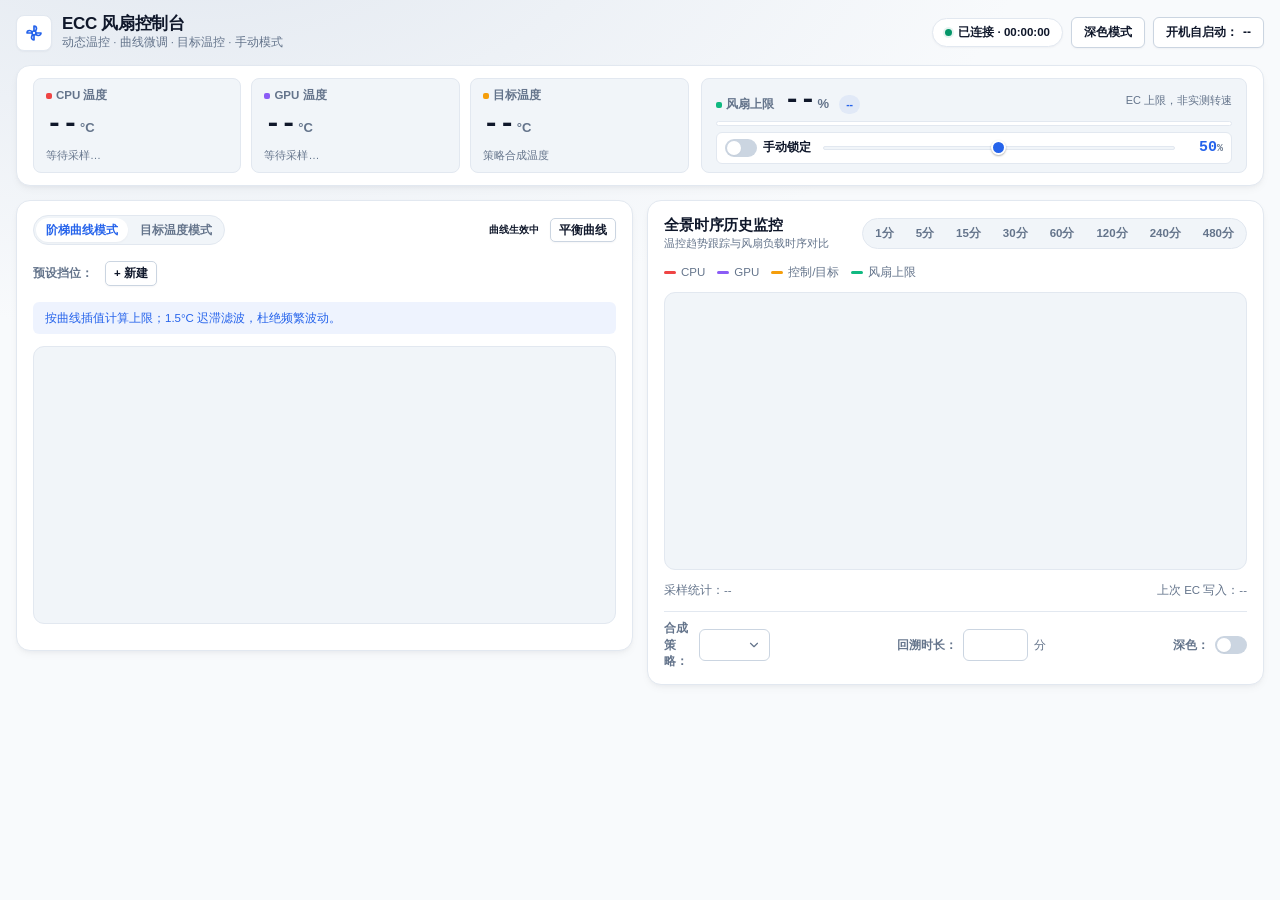
==== commit 71c7a820: "style(webui): 完成控制台界面打磨" ====
--- a/internal/dashboard/web/index.html
+++ b/internal/dashboard/web/index.html
@@ -6,522 +6,1184 @@
 <meta name="ecc-token" content="{{.Token}}">
 <meta name="color-scheme" content="light dark">
 <title>ECC 风扇控制台</title>
-<link rel="icon" href="data:image/svg+xml,%3Csvg xmlns='http://www.w3.org/2000/svg' viewBox='0 0 24 24'%3E%3Crect width='24' height='24' rx='6' fill='%232f5bff'/%3E%3Ccircle cx='12' cy='12' r='3.4' fill='%23fff'/%3E%3Cpath d='M12 8.6V5.2M15.4 12h3.4M12 15.4v3.4M8.6 12H5.2' stroke='%23fff' stroke-width='1.6' stroke-linecap='round'/%3E%3C/svg%3E">
+<link rel="icon" href="data:image/svg+xml,%3Csvg xmlns='http://www.w3.org/2000/svg' viewBox='0 0 24 24'%3E%3Crect width='24' height='24' rx='6' fill='%232563eb'/%3E%3Ccircle cx='12' cy='12' r='3.2' fill='%23fff'/%3E%3Cpath d='M12 8.8V5.2M15.2 12h3.6M12 15.2v3.6M8.8 12H5.2' stroke='%23fff' stroke-width='1.8' stroke-linecap='round'/%3E%3C/svg%3E">
 <style>
+/* ==========================================================================
+   CSS 变量体系：现代化、硬核精密调控中心 (紧凑黄金比例)
+   ========================================================================== */
 :root {
-  --bg: #eef2f7;
-  --bg-glow: #e3ebfb;
+  --bg: #f8fafc;
+  --bg-radial: #e2e8f0;
   --surface: #ffffff;
-  --surface-2: #f6f8fc;
-  --surface-3: #eef2f8;
-  --border: #dde4ee;
-  --border-strong: #c8d2e0;
-  --text: #101828;
-  --text-2: #344054;
-  --muted: #667085;
-  --muted-2: #98a2b3;
-  --accent: #2f5bff;
-  --accent-hover: #1e46e8;
-  --accent-soft: rgba(47, 91, 255, 0.10);
-  --accent-line: rgba(47, 91, 255, 0.35);
-  --ok: #0d9f6e;
-  --ok-soft: rgba(13, 159, 110, 0.12);
-  --warn: #b25e00;
-  --warn-soft: rgba(178, 94, 0, 0.12);
-  --danger: #d92d20;
-  --danger-soft: rgba(217, 45, 32, 0.10);
-  --cpu: #e5484d;
-  --gpu: #7c5cff;
-  --target: #e0a100;
-  --fan: #0d9f6e;
-  --shadow: 0 1px 2px rgba(16, 24, 40, 0.05), 0 12px 28px -18px rgba(16, 24, 40, 0.45);
-  --radius-lg: 16px;
-  --radius: 12px;
-  --radius-sm: 9px;
-  --font: -apple-system, BlinkMacSystemFont, "Segoe UI", "Microsoft YaHei UI", "Microsoft YaHei", "PingFang SC", "Hiragino Sans GB", system-ui, sans-serif;
-}
+  --surface-hover: #f1f5f9;
+  --surface-alt: #f1f5f9;
+  --surface-raised: #ffffff;
+  --border: #e2e8f0;
+  --border-strong: #cbd5e1;
+  --border-focus: #2563eb;
+  --text-main: #0f172a;
+  --text-muted: #64748b;
+  --text-dim: #94a3b8;
+  --accent: #2563eb;
+  --accent-hover: #1d4ed8;
+  --accent-soft: rgba(37, 99, 235, 0.08);
+  --accent-glow: rgba(37, 99, 235, 0.25);
+  --ok: #059669;
+  --ok-soft: rgba(5, 150, 105, 0.1);
+  --warn: #d97706;
+  --warn-soft: rgba(217, 119, 6, 0.1);
+  --danger: #dc2626;
+  --danger-soft: rgba(220, 38, 38, 0.1);
+  --cpu: #ef4444;
+  --gpu: #8b5cf6;
+  --target: #f59e0b;
+  --fan: #10b981;
+  --shadow-sm: 0 1px 2px 0 rgba(15, 23, 42, 0.04);
+  --shadow-md: 0 4px 10px -2px rgba(15, 23, 42, 0.05), 0 2px 4px -1px rgba(15, 23, 42, 0.03);
+  --radius-xl: 14px;
+  --radius-lg: 11px;
+  --radius-md: 8px;
+  --radius-sm: 6px;
+  --font: -apple-system, BlinkMacSystemFont, "Segoe UI", Roboto, "PingFang SC", "Microsoft YaHei", sans-serif;
+  --font-mono: ui-monospace, SFMono-Regular, Menlo, Monaco, Consolas, "Liberation Mono", monospace;
+}
+
 html[data-theme="dark"] {
-  --bg: #0b1220;
-  --bg-glow: #111d33;
-  --surface: #131b2b;
-  --surface-2: #182236;
-  --surface-3: #1d2942;
-  --border: #263349;
-  --border-strong: #33445f;
-  --text: #eef2f9;
-  --text-2: #cdd6e4;
-  --muted: #93a1b8;
-  --muted-2: #74839a;
-  --accent: #5b7dff;
-  --accent-hover: #7b95ff;
-  --accent-soft: rgba(91, 125, 255, 0.16);
-  --accent-line: rgba(91, 125, 255, 0.45);
-  --ok: #2ecc9a;
-  --ok-soft: rgba(46, 204, 154, 0.14);
-  --warn: #f0a92e;
-  --warn-soft: rgba(240, 169, 46, 0.14);
-  --danger: #ff6b5e;
-  --danger-soft: rgba(255, 107, 94, 0.14);
-  --cpu: #ff6b6b;
+  --bg: #090d16;
+  --bg-radial: #111827;
+  --surface: #111827;
+  --surface-hover: #1e293b;
+  --surface-alt: #162032;
+  --surface-raised: #1e293b;
+  --border: #1e293d;
+  --border-strong: #334155;
+  --border-focus: #3b82f6;
+  --text-main: #f8fafc;
+  --text-muted: #94a3b8;
+  --text-dim: #64748b;
+  --accent: #3b82f6;
+  --accent-hover: #60a5fa;
+  --accent-soft: rgba(59, 130, 246, 0.15);
+  --accent-glow: rgba(59, 130, 246, 0.35);
+  --ok: #10b981;
+  --ok-soft: rgba(16, 185, 129, 0.15);
+  --warn: #fbbf24;
+  --warn-soft: rgba(251, 191, 36, 0.15);
+  --danger: #f87171;
+  --danger-soft: rgba(248, 113, 113, 0.15);
+  --cpu: #f87171;
   --gpu: #a78bfa;
-  --target: #f5c451;
-  --fan: #2ecc9a;
-  --shadow: 0 1px 2px rgba(0, 0, 0, 0.35), 0 16px 32px -20px rgba(0, 0, 0, 0.8);
-}
-* { box-sizing: border-box; }
-html { -webkit-text-size-adjust: 100%; }
+  --target: #fbbf24;
+  --fan: #34d399;
+  --shadow-sm: 0 1px 2px 0 rgba(0, 0, 0, 0.4);
+  --shadow-md: 0 4px 10px -2px rgba(0, 0, 0, 0.5), 0 2px 4px -1px rgba(0, 0, 0, 0.35);
+}
+
+/* 全局排版 */
+* { box-sizing: border-box; margin: 0; padding: 0; }
+html { -webkit-text-size-adjust: 100%; scroll-behavior: smooth; }
 body {
-  margin: 0;
   min-height: 100vh;
   font-family: var(--font);
-  font-size: 15px;
-  line-height: 1.5;
-  color: var(--text);
-  background:
-    radial-gradient(1000px 520px at 12% -8%, var(--bg-glow) 0%, transparent 60%),
-    var(--bg);
-  transition: background-color .25s ease, color .25s ease;
-}
-h1, h2, h3, p { margin: 0; }
-button, input, select { font: inherit; color: inherit; }
-:focus-visible { outline: 2px solid var(--accent); outline-offset: 2px; border-radius: 6px; }
-
-.shell { max-width: 1360px; margin: 0 auto; padding: 26px 22px 48px; display: flex; flex-direction: column; gap: 20px; }
-
-/* ---------- 顶栏 ---------- */
-.topbar { display: flex; align-items: center; justify-content: space-between; gap: 18px; flex-wrap: wrap; }
-.brand { display: flex; align-items: center; gap: 14px; min-width: 0; }
-.logo { width: 42px; height: 42px; flex: none; border-radius: 12px; background: var(--accent-soft); color: var(--accent); display: grid; place-items: center; }
-.logo svg { width: 24px; height: 24px; }
-.brand h1 { font-size: 21px; font-weight: 700; letter-spacing: -0.01em; }
-.brand .sub { color: var(--muted); font-size: 13px; margin-top: 2px; }
-.top-actions { display: flex; align-items: center; gap: 10px; flex-wrap: wrap; }
-
-.conn { display: inline-flex; align-items: center; gap: 8px; padding: 6px 12px 6px 10px; border-radius: 999px; border: 1px solid var(--border); background: var(--surface); font-size: 13px; font-weight: 600; color: var(--text-2); }
-.conn-dot { width: 9px; height: 9px; border-radius: 50%; background: var(--ok); box-shadow: 0 0 0 3px var(--ok-soft); flex: none; }
+  font-size: 13.5px;
+  line-height: 1.45;
+  color: var(--text-main);
+  background-color: var(--bg);
+  background-image: radial-gradient(1200px 600px at 15% -10%, var(--bg-radial) 0%, transparent 70%);
+  background-attachment: fixed;
+  transition: background-color .2s ease, color .2s ease;
+  -webkit-font-smoothing: antialiased;
+}
+
+button, input, select {
+  font: inherit;
+  color: inherit;
+  border: none;
+  background: none;
+}
+:focus-visible {
+  outline: 2px solid var(--accent);
+  outline-offset: 2px;
+}
+.mono-num {
+  font-family: var(--font-mono);
+  font-variant-numeric: tabular-nums;
+}
+
+.shell {
+  max-width: 1420px;
+  margin: 0 auto;
+  padding: 14px 16px 36px;
+  display: flex;
+  flex-direction: column;
+  gap: 14px;
+}
+
+/* 顶栏 */
+.topbar {
+  display: flex;
+  align-items: center;
+  justify-content: space-between;
+  gap: 12px;
+  flex-wrap: wrap;
+}
+.brand {
+  display: flex;
+  align-items: center;
+  gap: 10px;
+}
+.logo {
+  width: 36px;
+  height: 36px;
+  border-radius: var(--radius-md);
+  background: var(--surface);
+  border: 1px solid var(--border);
+  box-shadow: var(--shadow-sm);
+  display: flex;
+  align-items: center;
+  justify-content: center;
+  color: var(--accent);
+  flex-shrink: 0;
+}
+.logo svg { width: 20px; height: 20px; }
+.brand h1 {
+  font-size: 17px;
+  font-weight: 750;
+  letter-spacing: -0.02em;
+  color: var(--text-main);
+  line-height: 1.2;
+}
+.brand .sub {
+  font-size: 11.5px;
+  color: var(--text-muted);
+}
+.top-actions {
+  display: flex;
+  align-items: center;
+  gap: 8px;
+  flex-wrap: wrap;
+}
+
+.conn {
+  display: inline-flex;
+  align-items: center;
+  gap: 6px;
+  padding: 5px 12px;
+  border-radius: 999px;
+  font-size: 11.5px;
+  font-weight: 600;
+  background: var(--surface);
+  border: 1px solid var(--border);
+  color: var(--text-muted);
+  box-shadow: var(--shadow-sm);
+  transition: all .2s ease;
+}
+.conn-dot {
+  width: 7px;
+  height: 7px;
+  border-radius: 50%;
+  background: var(--warn);
+  box-shadow: 0 0 0 2px var(--warn-soft);
+  flex-shrink: 0;
+}
+.conn[data-state="online"] { color: var(--text-main); }
+.conn[data-state="online"] .conn-dot { background: var(--ok); box-shadow: 0 0 0 2px var(--ok-soft); }
 .conn[data-state="offline"] { color: var(--danger); border-color: var(--danger); background: var(--danger-soft); }
-.conn[data-state="offline"] .conn-dot { background: var(--danger); box-shadow: 0 0 0 3px var(--danger-soft); }
-.conn[data-state="connecting"] { color: var(--warn); border-color: var(--border-strong); background: var(--warn-soft); }
-.conn[data-state="connecting"] .conn-dot { background: var(--warn); box-shadow: 0 0 0 3px var(--warn-soft); }
-
-/* ---------- 按钮 / 输入 ---------- */
-.btn { display: inline-flex; align-items: center; justify-content: center; gap: 6px; padding: 8px 14px; border-radius: var(--radius-sm); border: 1px solid var(--border-strong); background: var(--surface); color: var(--text-2); font-size: 13px; font-weight: 600; cursor: pointer; transition: background .15s ease, border-color .15s ease, color .15s ease; }
-.btn:hover { border-color: var(--accent); color: var(--accent); }
-.btn:active { transform: translateY(1px); }
-.btn[disabled] { opacity: .5; cursor: not-allowed; transform: none; }
-.btn.primary { background: var(--accent); border-color: var(--accent); color: #fff; }
-.btn.primary:hover { background: var(--accent-hover); border-color: var(--accent-hover); color: #fff; }
-.btn.danger { color: var(--danger); border-color: var(--danger); background: var(--surface); }
-.btn.danger:hover { background: var(--danger); color: #fff; }
-.btn.small { padding: 5px 10px; font-size: 12px; }
-.btn.on { border-color: var(--accent); color: var(--accent); background: var(--accent-soft); }
-
-input[type="number"], select {
-  width: 100%;
-  padding: 8px 10px;
+.conn[data-state="offline"] .conn-dot { background: var(--danger); box-shadow: 0 0 0 2px var(--danger-soft); }
+
+.btn {
+  display: inline-flex;
+  align-items: center;
+  justify-content: center;
+  gap: 5px;
+  padding: 6px 12px;
   border-radius: var(--radius-sm);
+  font-size: 12px;
+  font-weight: 600;
+  cursor: pointer;
   border: 1px solid var(--border-strong);
   background: var(--surface);
-  color: var(--text);
-  font-variant-numeric: tabular-nums;
-  transition: border-color .15s ease, box-shadow .15s ease;
-}
-input[type="number"]:focus, select:focus { border-color: var(--accent); box-shadow: 0 0 0 3px var(--accent-soft); outline: none; }
-input[type="number"]:disabled { background: var(--surface-3); color: var(--muted-2); cursor: not-allowed; }
-select { appearance: none; padding-right: 34px; background-image: url("data:image/svg+xml;charset=utf-8,%3Csvg xmlns='http://www.w3.org/2000/svg' width='16' height='16' viewBox='0 0 24 24' fill='none' stroke='%23667085' stroke-width='2.2' stroke-linecap='round' stroke-linejoin='round'%3E%3Cpath d='M6 9l6 6 6-6'/%3E%3C/svg%3E"); background-repeat: no-repeat; background-position: right 10px center; cursor: pointer; }
-
-/* ---------- 卡片 ---------- */
-.card { background: var(--surface); border: 1px solid var(--border); border-radius: var(--radius-lg); box-shadow: var(--shadow); padding: 18px 18px 16px; }
-.card-head { display: flex; align-items: flex-start; justify-content: space-between; gap: 12px; flex-wrap: wrap; margin-bottom: 14px; }
-.card-head h2 { font-size: 15px; font-weight: 700; letter-spacing: .01em; }
-.card-head .hint { margin-top: 3px; }
-.card-head .side { display: flex; align-items: center; gap: 8px; flex-wrap: wrap; }
-.hint { color: var(--muted); font-size: 12.5px; line-height: 1.45; }
-.mono-num { font-variant-numeric: tabular-nums; }
-
-/* ---------- 指标 ---------- */
-.metrics { display: grid; grid-template-columns: repeat(4, minmax(0, 1fr)); gap: 14px; }
-.metric { background: var(--surface); border: 1px solid var(--border); border-radius: var(--radius-lg); box-shadow: var(--shadow); padding: 16px 18px; display: flex; flex-direction: column; gap: 6px; position: relative; overflow: hidden; }
-.metric-head { display: flex; align-items: center; gap: 8px; color: var(--muted); font-size: 12.5px; font-weight: 600; letter-spacing: .02em; }
-.swatch { width: 9px; height: 9px; border-radius: 3px; flex: none; background: var(--muted); }
+  color: var(--text-main);
+  box-shadow: var(--shadow-sm);
+  transition: all .15s ease;
+  white-space: nowrap;
+  user-select: none;
+}
+.btn:hover:not(:disabled) {
+  border-color: var(--accent);
+  color: var(--accent);
+  background: var(--surface-hover);
+}
+.btn:active:not(:disabled) { transform: translateY(1px); }
+.btn:disabled { opacity: .5; cursor: not-allowed; }
+.btn.primary { background: var(--accent); border-color: var(--accent); color: #fff; }
+.btn.primary:hover:not(:disabled) { background: var(--accent-hover); border-color: var(--accent-hover); color: #fff; }
+.btn.danger { border-color: var(--border); color: var(--danger); }
+.btn.danger:hover:not(:disabled) { background: var(--danger); border-color: var(--danger); color: #fff; }
+.btn.small { padding: 3px 8px; font-size: 11.5px; border-radius: 5px; }
+.btn.on { background: var(--accent-soft); border-color: var(--accent); color: var(--accent); }
+
+/* ==========================================================================
+   第 1 区：紧凑型硬件遥测驾驶舱 (Telemetry Cockpit)
+   ========================================================================== */
+.cockpit-panel {
+  display: grid;
+  grid-template-columns: 1.8fr 1.5fr;
+  gap: 12px;
+  background: var(--surface);
+  border: 1px solid var(--border);
+  border-radius: var(--radius-xl);
+  padding: 12px 16px;
+  box-shadow: var(--shadow-md);
+}
+
+.thermal-cluster {
+  display: grid;
+  grid-template-columns: 1fr 1fr 1.05fr;
+  gap: 10px;
+}
+.thermal-tile {
+  background: var(--surface-alt);
+  border: 1px solid var(--border);
+  border-radius: var(--radius-md);
+  padding: 8px 12px;
+  display: flex;
+  flex-direction: column;
+  justify-content: space-between;
+}
+.tile-head {
+  display: flex;
+  align-items: center;
+  justify-content: space-between;
+  font-size: 11.5px;
+  font-weight: 600;
+  color: var(--text-muted);
+}
+.swatch {
+  width: 6px;
+  height: 6px;
+  border-radius: 2px;
+  display: inline-block;
+  margin-right: 4px;
+}
 .swatch.cpu { background: var(--cpu); }
 .swatch.gpu { background: var(--gpu); }
 .swatch.target { background: var(--target); }
 .swatch.fan { background: var(--fan); }
-.metric-body { display: flex; align-items: baseline; gap: 6px; }
-.metric-value { font-size: 34px; font-weight: 750; line-height: 1.1; letter-spacing: -0.02em; font-variant-numeric: tabular-nums; }
-.metric-unit { font-size: 14px; font-weight: 600; color: var(--muted); }
-.metric-foot { font-size: 12px; color: var(--muted); min-height: 18px; }
+
+.tile-val-box {
+  display: flex;
+  align-items: baseline;
+  gap: 2px;
+  margin: 2px 0 3px;
+}
+.metric-value {
+  font-size: 28px;
+  font-weight: 800;
+  line-height: 1;
+  letter-spacing: -0.03em;
+  font-family: var(--font-mono);
+  font-variant-numeric: tabular-nums;
+}
+.metric-unit {
+  font-size: 13px;
+  font-weight: 600;
+  color: var(--text-muted);
+}
+.metric-foot {
+  font-size: 11px;
+  color: var(--text-muted);
+  white-space: nowrap;
+  overflow: hidden;
+  text-overflow: ellipsis;
+}
 .tone-cool { color: var(--ok); }
 .tone-warm { color: var(--warn); }
 .tone-hot { color: var(--danger); }
-.bar { height: 7px; border-radius: 99px; background: var(--surface-3); overflow: hidden; margin: 6px 0 2px; }
-.bar > i { display: block; height: 100%; width: 0; border-radius: 99px; background: linear-gradient(90deg, var(--ok), var(--target), var(--danger)); transition: width .45s ease; }
-.mode-chip { display: inline-flex; align-items: center; gap: 6px; align-self: flex-start; padding: 3px 9px; border-radius: 999px; background: var(--accent-soft); color: var(--accent); font-size: 11.5px; font-weight: 700; }
-
-/* ---------- 布局 ---------- */
-.workspace { display: grid; grid-template-columns: minmax(0, 1.65fr) minmax(300px, 1fr); gap: 18px; align-items: start; }
-.stack { display: flex; flex-direction: column; gap: 18px; min-width: 0; }
-.chart-wrap { position: relative; width: 100%; }
-canvas { display: block; width: 100%; height: auto; }
-#historyChart { aspect-ratio: 16 / 7; min-height: 180px; }
-.curve-wrap { position: relative; }
-#curveChart { aspect-ratio: 16 / 6.6; min-height: 190px; touch-action: none; cursor: crosshair; }
+
+/* 风扇负载与快速接管滑块 */
+.fan-cluster {
+  background: var(--surface-alt);
+  border: 1px solid var(--border);
+  border-radius: var(--radius-md);
+  padding: 8px 14px;
+  display: flex;
+  flex-direction: column;
+  justify-content: space-between;
+  gap: 6px;
+}
+.fan-cluster-top {
+  display: flex;
+  align-items: center;
+  justify-content: space-between;
+}
+.fan-primary-readout {
+  display: flex;
+  align-items: baseline;
+  gap: 10px;
+}
+.mode-chip {
+  font-size: 10.5px;
+  font-weight: 700;
+  padding: 2px 7px;
+  border-radius: 999px;
+  background: var(--accent-soft);
+  color: var(--accent);
+}
+.bar {
+  height: 5px;
+  border-radius: 999px;
+  background: var(--surface);
+  border: 1px solid var(--border);
+  overflow: hidden;
+}
+.bar > i {
+  display: block;
+  height: 100%;
+  width: 0%;
+  border-radius: 999px;
+  background: linear-gradient(90deg, var(--ok), var(--target), var(--danger));
+  transition: width .3s ease;
+}
+
+.manual-quick-row {
+  display: flex;
+  align-items: center;
+  gap: 12px;
+  padding: 4px 8px;
+  border-radius: var(--radius-sm);
+  background: var(--surface);
+  border: 1px solid var(--border);
+}
+.switch {
+  display: inline-flex;
+  align-items: center;
+  gap: 6px;
+  cursor: pointer;
+  user-select: none;
+  font-size: 12px;
+  font-weight: 600;
+  color: var(--text-main);
+  white-space: nowrap;
+}
+.switch input { position: absolute; opacity: 0; width: 0; height: 0; }
+.switch .track {
+  position: relative;
+  width: 32px;
+  height: 18px;
+  border-radius: 999px;
+  background: var(--border-strong);
+  transition: background .2s ease;
+  flex-shrink: 0;
+}
+.switch .track::after {
+  content: "";
+  position: absolute;
+  top: 2px;
+  left: 2px;
+  width: 14px;
+  height: 14px;
+  border-radius: 50%;
+  background: #ffffff;
+  box-shadow: var(--shadow-sm);
+  transition: transform .2s ease;
+}
+.switch input:checked + .track { background: var(--accent); }
+.switch input:checked + .track::after { transform: translateX(14px); }
+
+.manual-slider-box {
+  flex: 1;
+  display: flex;
+  align-items: center;
+  gap: 8px;
+}
+input[type="range"] {
+  -webkit-appearance: none;
+  appearance: none;
+  width: 100%;
+  height: 4px;
+  border-radius: 999px;
+  background: var(--surface-alt);
+  border: 1px solid var(--border);
+  cursor: pointer;
+}
+input[type="range"]::-webkit-slider-thumb {
+  -webkit-appearance: none;
+  width: 15px;
+  height: 15px;
+  border-radius: 50%;
+  background: var(--accent);
+  border: 2px solid var(--surface);
+  box-shadow: 0 1px 2px rgba(0, 0, 0, 0.3);
+  cursor: pointer;
+}
+input[type="range"]:disabled { opacity: .4; cursor: not-allowed; }
+.manual-value {
+  font-size: 15px;
+  font-weight: 800;
+  font-family: var(--font-mono);
+  color: var(--accent);
+  min-width: 40px;
+  text-align: right;
+}
+.manual-value small { font-size: 10px; color: var(--text-muted); }
+
+/* ==========================================================================
+   第 2 区：并排双引擎工作台 (Side-by-Side Dual Deck)
+   左侧：风扇调速核心面板（曲线/目标模式）
+   右侧：全景历史走势监控
+   两图高度适度克制，彻底告别臃肿巨大！
+   ========================================================================== */
+.workstation-row {
+  display: grid;
+  grid-template-columns: 1fr 1fr;
+  gap: 14px;
+  align-items: start;
+}
+
+.deck-card {
+  background: var(--surface);
+  border: 1px solid var(--border);
+  border-radius: var(--radius-xl);
+  padding: 14px 16px;
+  box-shadow: var(--shadow-md);
+  display: flex;
+  flex-direction: column;
+  gap: 12px;
+}
+
+.deck-card-head {
+  display: flex;
+  align-items: center;
+  justify-content: space-between;
+  gap: 10px;
+  flex-wrap: wrap;
+}
+.deck-card-title h2 {
+  font-size: 14.5px;
+  font-weight: 750;
+  color: var(--text-main);
+  letter-spacing: -0.01em;
+}
+.deck-card-title p {
+  font-size: 11px;
+  color: var(--text-muted);
+}
+
+/* 分段切换按钮组 */
+.seg {
+  display: inline-flex;
+  gap: 2px;
+  padding: 2px;
+  border-radius: 999px;
+  background: var(--surface-alt);
+  border: 1px solid var(--border);
+}
+.seg button {
+  border: none;
+  background: none;
+  color: var(--text-muted);
+  padding: 4px 10px;
+  border-radius: 999px;
+  font-size: 11.5px;
+  font-weight: 600;
+  cursor: pointer;
+  white-space: nowrap;
+  transition: all .15s ease;
+}
+.seg button:hover { color: var(--text-main); }
+.seg button[aria-pressed="true"] {
+  background: var(--surface);
+  color: var(--accent);
+  box-shadow: var(--shadow-sm);
+}
+
+/* 预设磁贴卡片排架 (紧凑横排) */
+.preset-shelf-wrap {
+  display: flex;
+  align-items: center;
+  gap: 6px;
+  flex-wrap: wrap;
+  padding: 4px 0;
+}
+.preset-list {
+  display: flex;
+  align-items: center;
+  gap: 6px;
+  flex-wrap: wrap;
+}
+.preset {
+  display: inline-flex;
+  align-items: center;
+  gap: 4px;
+  padding: 4px 8px;
+  border-radius: var(--radius-sm);
+  border: 1px solid var(--border);
+  background: var(--surface-alt);
+  transition: all .15s ease;
+}
+.preset.active {
+  border-color: var(--accent);
+  background: var(--accent-soft);
+}
+.preset-main {
+  display: inline-flex;
+  align-items: center;
+  gap: 4px;
+  cursor: pointer;
+  background: none;
+  border: none;
+  color: var(--text-main);
+  font-size: 11.5px;
+  font-weight: 600;
+}
+.tag {
+  font-size: 9.5px;
+  font-weight: 700;
+  padding: 1px 5px;
+  border-radius: 999px;
+  line-height: 1.2;
+}
+.tag.active { background: var(--accent); color: #ffffff; }
+.tag.modified { background: var(--warn); color: #ffffff; }
+.tag.builtin { background: var(--border); color: var(--text-muted); }
+
+.preset-add {
+  display: inline-flex;
+  gap: 4px;
+  align-items: center;
+  padding: 3px 6px;
+  border-radius: var(--radius-sm);
+  background: var(--surface-alt);
+  border: 1px dashed var(--border-strong);
+}
+.preset-add[hidden] { display: none; }
+.preset-add input {
+  padding: 3px 6px;
+  border-radius: 4px;
+  border: 1px solid var(--border-strong);
+  background: var(--surface);
+  font-size: 11.5px;
+  width: 110px;
+}
+
+/* 提示条组件 */
+.note {
+  padding: 8px 12px;
+  border-radius: var(--radius-sm);
+  background: var(--warn-soft);
+  color: var(--warn);
+  font-size: 11.5px;
+  font-weight: 500;
+  line-height: 1.4;
+}
+.note.info {
+  background: var(--accent-soft);
+  color: var(--accent);
+}
+.note[hidden] { display: none; }
+
+/* Canvas 容器：克制精致的高度，告别巨大感！ */
+.curve-wrap, .chart-wrap {
+  position: relative;
+  width: 100%;
+  background: var(--surface-alt);
+  border: 1px solid var(--border);
+  border-radius: var(--radius-lg);
+  overflow: hidden;
+}
+canvas {
+  display: block;
+  width: 100%;
+  height: auto;
+}
+#curveChart {
+  aspect-ratio: 16 / 7.6;
+  min-height: 195px;
+  touch-action: none;
+  cursor: crosshair;
+}
 #curveChart.locked { cursor: not-allowed; }
-.lock-overlay { position: absolute; inset: 0; display: flex; align-items: center; justify-content: center; text-align: center; padding: 12px; border-radius: var(--radius); background: var(--surface); opacity: .93; border: 1px dashed var(--border-strong); font-size: 13px; font-weight: 600; color: var(--text-2); }
+
+#historyChart {
+  aspect-ratio: 16 / 7.6;
+  min-height: 195px;
+  cursor: crosshair;
+}
+
+/* 曲线锁定遮罩 */
+.lock-overlay {
+  position: absolute;
+  inset: 0;
+  display: flex;
+  flex-direction: column;
+  align-items: center;
+  justify-content: center;
+  gap: 6px;
+  background: rgba(17, 24, 39, 0.78);
+  color: #f8fafc;
+  padding: 16px;
+  text-align: center;
+  backdrop-filter: blur(4px);
+  z-index: 10;
+  border-radius: var(--radius-lg);
+  font-size: 12.5px;
+  font-weight: 600;
+}
 .lock-overlay[hidden] { display: none; }
-.legend { display: flex; gap: 16px; flex-wrap: wrap; margin-bottom: 8px; font-size: 12.5px; color: var(--muted); }
-.legend span { display: inline-flex; align-items: center; gap: 6px; }
-.legend i { width: 14px; height: 3px; border-radius: 2px; background: var(--muted); }
+
+/* 5 节点紧凑调音台式输入矩阵 */
+.curve-grid {
+  display: grid;
+  grid-template-columns: repeat(5, 1fr);
+  gap: 8px;
+}
+.node {
+  background: var(--surface-alt);
+  border: 1px solid var(--border);
+  border-radius: var(--radius-md);
+  padding: 6px 8px;
+  display: flex;
+  flex-direction: column;
+  gap: 6px;
+  transition: all .15s ease;
+}
+.node.active {
+  border-color: var(--accent);
+  box-shadow: 0 0 0 2px var(--accent-soft);
+  background: var(--surface);
+}
+.node-title {
+  display: flex;
+  align-items: center;
+  justify-content: space-between;
+  font-size: 10px;
+  font-weight: 700;
+  color: var(--text-dim);
+  text-transform: uppercase;
+}
+.node-field {
+  display: flex;
+  align-items: center;
+  gap: 3px;
+}
+.node-field input {
+  width: 100%;
+  padding: 4px 4px;
+  border-radius: 4px;
+  border: 1px solid var(--border-strong);
+  background: var(--surface);
+  color: var(--text-main);
+  font-size: 12px;
+  font-weight: 600;
+  font-family: var(--font-mono);
+  text-align: center;
+  font-variant-numeric: tabular-nums;
+  transition: border-color .15s ease, box-shadow .15s ease;
+}
+.node-field input:focus {
+  border-color: var(--accent);
+  box-shadow: 0 0 0 2px var(--accent-soft);
+  outline: none;
+}
+.node-field input:disabled {
+  background: var(--surface-alt);
+  color: var(--text-dim);
+  cursor: not-allowed;
+  border-color: var(--border);
+}
+.node-field em {
+  font-style: normal;
+  font-size: 10px;
+  color: var(--text-muted);
+  flex-shrink: 0;
+  font-weight: 600;
+}
+.node-field.temp input { color: var(--cpu); }
+.node-field.speed input { color: var(--accent); }
+
+/* 目标温度模式专用参数面板 */
+.target-deck-container {
+  display: flex;
+  flex-direction: column;
+  gap: 10px;
+  padding: 10px 12px;
+  background: var(--surface-alt);
+  border: 1px solid var(--border);
+  border-radius: var(--radius-lg);
+}
+.target-deck-container[hidden] { display: none; }
+
+.field-row {
+  display: grid;
+  grid-template-columns: repeat(3, 1fr);
+  gap: 8px;
+}
+.field {
+  display: flex;
+  flex-direction: column;
+  gap: 4px;
+}
+.field > span {
+  font-size: 11px;
+  font-weight: 600;
+  color: var(--text-muted);
+}
+input[type="number"], select, input[type="text"] {
+  width: 100%;
+  padding: 6px 10px;
+  border-radius: var(--radius-sm);
+  border: 1px solid var(--border-strong);
+  background: var(--surface);
+  color: var(--text-main);
+  font-size: 12px;
+  transition: all .15s ease;
+}
+input[type="number"]:focus, select:focus, input[type="text"]:focus {
+  border-color: var(--accent);
+  box-shadow: 0 0 0 2px var(--accent-soft);
+  outline: none;
+}
+select {
+  appearance: none;
+  background-image: url("data:image/svg+xml;charset=utf-8,%3Csvg xmlns='http://www.w3.org/2000/svg' width='14' height='14' viewBox='0 0 24 24' fill='none' stroke='%2364748b' stroke-width='2' stroke-linecap='round' stroke-linejoin='round'%3E%3Cpath d='M6 9l6 6 6-6'/%3E%3C/svg%3E");
+  background-repeat: no-repeat;
+  background-position: right 8px center;
+  padding-right: 28px;
+  cursor: pointer;
+}
+
+.readout {
+  display: grid;
+  grid-template-columns: repeat(3, 1fr);
+  gap: 8px;
+}
+.readout > div {
+  background: var(--surface);
+  border: 1px solid var(--border);
+  border-radius: var(--radius-sm);
+  padding: 6px 8px;
+  text-align: center;
+}
+.readout span {
+  display: block;
+  font-size: 10.5px;
+  color: var(--text-muted);
+}
+.readout strong {
+  display: block;
+  font-size: 15px;
+  font-weight: 750;
+  font-family: var(--font-mono);
+  margin-top: 1px;
+}
+
+/* 历史图例与底栏统计 */
+.legend {
+  display: flex;
+  align-items: center;
+  gap: 12px;
+  font-size: 11.5px;
+  color: var(--text-muted);
+  flex-wrap: wrap;
+}
+.legend span {
+  display: inline-flex;
+  align-items: center;
+  gap: 5px;
+}
+.legend i {
+  width: 12px;
+  height: 3px;
+  border-radius: 2px;
+  display: inline-block;
+}
 .legend i.cpu { background: var(--cpu); }
 .legend i.gpu { background: var(--gpu); }
 .legend i.target { background: var(--target); }
 .legend i.fan { background: var(--fan); }
-.chart-foot { display: flex; justify-content: space-between; gap: 10px; flex-wrap: wrap; margin-top: 8px; font-size: 12px; color: var(--muted); }
-
-.seg { display: inline-flex; gap: 4px; padding: 4px; border-radius: 999px; background: var(--surface-3); border: 1px solid var(--border); flex-wrap: wrap; }
-.seg button { border: 0; background: transparent; color: var(--muted); padding: 6px 12px; border-radius: 999px; font-size: 12.5px; font-weight: 600; cursor: pointer; white-space: nowrap; }
-.seg button:hover { color: var(--text); }
-.seg button[aria-pressed="true"] { background: var(--surface); color: var(--accent); box-shadow: 0 1px 3px rgba(16, 24, 40, .16); }
-.seg-block { display: grid; grid-template-columns: 1fr 1fr; width: 100%; border-radius: var(--radius); }
-.seg-block button { border-radius: var(--radius-sm); padding: 9px 8px; font-size: 13px; }
-
-.field { display: flex; flex-direction: column; gap: 5px; }
-.field > span { font-size: 12.5px; color: var(--muted); font-weight: 600; }
-.field-row { display: grid; grid-template-columns: repeat(3, minmax(0, 1fr)); gap: 10px; }
-.field-row.two { grid-template-columns: repeat(2, minmax(0, 1fr)); }
-.divider { height: 1px; background: var(--border); margin: 14px 0; }
-.note { margin-top: 10px; padding: 9px 11px; border-radius: var(--radius-sm); background: var(--warn-soft); color: var(--warn); font-size: 12.5px; font-weight: 600; }
-.note[hidden] { display: none; }
-.note.info { background: var(--accent-soft); color: var(--accent); }
-
-.readout { display: grid; grid-template-columns: repeat(3, minmax(0, 1fr)); gap: 8px; margin-top: 12px; }
-.readout > div { background: var(--surface-2); border: 1px solid var(--border); border-radius: var(--radius-sm); padding: 8px 10px; }
-.readout span { display: block; font-size: 11.5px; color: var(--muted); font-weight: 600; }
-.readout strong { font-size: 17px; font-variant-numeric: tabular-nums; letter-spacing: -.01em; }
-.readout[hidden] { display: none; }
-
-.switch-row { display: flex; align-items: center; justify-content: space-between; gap: 14px; }
-.switch { display: inline-flex; align-items: center; gap: 10px; cursor: pointer; user-select: none; font-size: 13px; font-weight: 600; color: var(--text-2); }
-.switch input { position: absolute; opacity: 0; width: 0; height: 0; }
-.switch .track { position: relative; width: 44px; height: 25px; border-radius: 999px; background: var(--border-strong); transition: background .18s ease; flex: none; }
-.switch .track::after { content: ""; position: absolute; top: 3px; left: 3px; width: 19px; height: 19px; border-radius: 50%; background: #fff; box-shadow: 0 1px 3px rgba(0, 0, 0, .3); transition: transform .18s ease; }
-.switch input:checked + .track { background: var(--accent); }
-.switch input:checked + .track::after { transform: translateX(19px); }
-.switch input:disabled + .track { opacity: .5; }
-
-input[type="range"] { -webkit-appearance: none; appearance: none; width: 100%; height: 6px; border-radius: 99px; background: var(--surface-3); border: 1px solid var(--border); margin: 14px 0 12px; cursor: pointer; }
-input[type="range"]::-webkit-slider-thumb { -webkit-appearance: none; width: 20px; height: 20px; border-radius: 50%; background: var(--accent); border: 3px solid var(--surface); box-shadow: 0 1px 4px rgba(0, 0, 0, .35); cursor: pointer; }
-input[type="range"]::-moz-range-thumb { width: 15px; height: 15px; border-radius: 50%; background: var(--accent); border: 3px solid var(--surface); cursor: pointer; }
-input[type="range"]:disabled { opacity: .45; cursor: not-allowed; }
-.manual-value { font-size: 30px; font-weight: 750; font-variant-numeric: tabular-nums; letter-spacing: -.02em; color: var(--accent); line-height: 1.1; }
-.manual-value small { font-size: 14px; color: var(--muted); font-weight: 600; margin-left: 2px; }
-
-/* ---------- 曲线表格 ---------- */
-.curve-grid { display: grid; grid-template-columns: repeat(5, minmax(0, 1fr)); gap: 8px; margin-top: 12px; }
-.node { border: 1px solid var(--border); border-radius: var(--radius); background: var(--surface-2); padding: 9px 8px; display: flex; flex-direction: column; gap: 7px; min-width: 0; }
-.node.active { border-color: var(--accent); box-shadow: 0 0 0 2px var(--accent-soft); }
-.node-title { font-size: 11px; font-weight: 700; color: var(--muted); letter-spacing: .04em; }
-.node-field { display: flex; align-items: center; gap: 5px; }
-.node-field input { padding: 5px 4px; text-align: center; font-size: 13px; font-weight: 650; border-radius: 7px; }
-.node-field em { font-style: normal; font-size: 11px; color: var(--muted); flex: none; }
-.node-field.temp input { color: var(--cpu); }
-.node-field.speed input { color: var(--accent); }
-
-/* ---------- 预设 ---------- */
-.preset-list { display: flex; flex-direction: column; gap: 7px; }
-.preset { display: flex; align-items: center; gap: 8px; padding: 7px 8px 7px 10px; border-radius: var(--radius); border: 1px solid var(--border); background: var(--surface-2); }
-.preset.active { border-color: var(--accent); background: var(--accent-soft); }
-.preset-main { flex: 1; min-width: 0; display: flex; align-items: center; gap: 8px; border: 0; background: none; padding: 3px 2px; text-align: left; cursor: pointer; color: var(--text); font-weight: 600; font-size: 13.5px; border-radius: 6px; }
-.preset-main:hover { color: var(--accent); }
-.preset-name { overflow: hidden; text-overflow: ellipsis; white-space: nowrap; }
-.preset-acts { display: flex; gap: 6px; flex: none; }
-.tag { font-size: 10.5px; font-weight: 700; padding: 2px 7px; border-radius: 999px; flex: none; }
-.tag.builtin { background: var(--surface-3); color: var(--muted); }
-.tag.modified { background: var(--warn-soft); color: var(--warn); }
-.tag.active { background: var(--accent); color: #fff; }
-.preset-add { display: flex; gap: 8px; margin-top: 10px; }
-.preset-add[hidden] { display: none; }
-.preset-add input { flex: 1; }
-
-/* ---------- 提示 ---------- */
-.toasts { position: fixed; z-index: 50; right: 18px; bottom: 18px; display: flex; flex-direction: column; gap: 8px; max-width: min(400px, calc(100vw - 36px)); }
-.toast { padding: 10px 14px; border-radius: var(--radius-sm); font-size: 13px; font-weight: 600; color: #fff; background: #123a2c; border: 1px solid rgba(46, 204, 154, .5); box-shadow: 0 12px 30px rgba(0, 0, 0, .22); opacity: 1; transform: none; transition: opacity .2s ease, transform .2s ease; }
-.toast.error { background: #4a1210; border-color: rgba(255, 107, 94, .55); }
+
+.chart-foot {
+  display: flex;
+  align-items: center;
+  justify-content: space-between;
+  gap: 8px;
+  font-size: 11.5px;
+  color: var(--text-muted);
+  flex-wrap: wrap;
+}
+
+.history-settings-bar {
+  display: flex;
+  align-items: center;
+  justify-content: space-between;
+  gap: 12px;
+  padding-top: 8px;
+  border-top: 1px solid var(--border);
+  flex-wrap: wrap;
+}
+.settings-item {
+  display: flex;
+  align-items: center;
+  gap: 6px;
+  font-size: 11.5px;
+}
+
+/* Toast 消息提示系统 */
+.toasts {
+  position: fixed;
+  right: 18px;
+  bottom: 18px;
+  z-index: 1000;
+  display: flex;
+  flex-direction: column;
+  gap: 8px;
+  max-width: min(360px, calc(100vw - 36px));
+  pointer-events: none;
+}
+.toast {
+  padding: 8px 14px;
+  border-radius: var(--radius-sm);
+  font-size: 12.5px;
+  font-weight: 600;
+  color: #ffffff;
+  background: #0f172a;
+  border: 1px solid var(--border-strong);
+  box-shadow: var(--shadow-md);
+  pointer-events: auto;
+  display: flex;
+  align-items: center;
+  gap: 8px;
+  animation: toastIn .2s cubic-bezier(0.16, 1, 0.3, 1) forwards;
+  transition: opacity .2s ease, transform .2s ease;
+}
+.toast.ok { background: #064e3b; border-color: #059669; }
+.toast.error { background: #7f1d1d; border-color: #dc2626; }
 .toast.leaving { opacity: 0; transform: translateY(6px); }
-.sr-only { position: absolute; width: 1px; height: 1px; padding: 0; margin: -1px; overflow: hidden; clip: rect(0 0 0 0); white-space: nowrap; border: 0; }
-
-@media (max-width: 1180px) {
-  .workspace { grid-template-columns: 1fr; }
-  .metrics { grid-template-columns: repeat(2, minmax(0, 1fr)); }
-}
+@keyframes toastIn {
+  from { opacity: 0; transform: translateY(10px) scale(0.96); }
+  to { opacity: 1; transform: translateY(0) scale(1); }
+}
+
+.sr-only {
+  position: absolute;
+  width: 1px;
+  height: 1px;
+  padding: 0;
+  margin: -1px;
+  overflow: hidden;
+  clip: rect(0 0 0 0);
+  white-space: nowrap;
+  border: 0;
+}
+
+/* ==========================================================================
+   响应式断点适配
+   ========================================================================== */
+@media (max-width: 1080px) {
+  .cockpit-panel { grid-template-columns: 1fr; }
+  .workstation-row { grid-template-columns: 1fr; }
+}
+
 @media (max-width: 640px) {
-  .shell { padding: 18px 14px 36px; gap: 14px; }
-  .metrics { grid-template-columns: 1fr; gap: 10px; }
-  .metric { padding: 13px 15px; }
-  .metric-value { font-size: 30px; }
-  .card { padding: 15px 14px 14px; }
-  .topbar { gap: 12px; }
-  .top-actions { width: 100%; }
-  .top-actions .btn { flex: 1; }
-  .curve-grid { grid-template-columns: repeat(2, minmax(0, 1fr)); }
+  .shell { padding: 12px 10px 32px; gap: 12px; }
+  .topbar { gap: 10px; }
+  .top-actions {
+    width: 100%;
+    display: grid;
+    grid-template-columns: 1fr 1fr;
+    gap: 6px;
+  }
+  .conn { grid-column: 1 / -1; justify-content: center; }
+  .thermal-cluster { grid-template-columns: 1fr; gap: 8px; }
+  .curve-grid { grid-template-columns: repeat(2, 1fr); }
   .field-row { grid-template-columns: 1fr; }
   .readout { grid-template-columns: 1fr; }
-  #historyChart { min-height: 200px; aspect-ratio: 4 / 3; }
-  #curveChart { min-height: 210px; aspect-ratio: 4 / 3.2; }
+  #historyChart { aspect-ratio: 4 / 3.2; min-height: 180px; }
+  #curveChart { aspect-ratio: 4 / 3.4; min-height: 180px; }
   .seg { width: 100%; justify-content: space-between; }
-  .seg button { flex: 1; padding: 7px 6px; }
-}
-@media (prefers-reduced-motion: reduce) {
-  *, *::before, *::after { transition-duration: .01ms !important; animation-duration: .01ms !important; }
+  .seg button { flex: 1; padding: 5px 3px; text-align: center; }
+  .manual-quick-row { flex-direction: column; align-items: stretch; }
 }
 </style>
 </head>
 <body>
+
 <div class="shell">
+  <!-- 顶栏与品牌 -->
   <header class="topbar">
     <div class="brand">
-      <span class="logo" aria-hidden="true">
-        <svg viewBox="0 0 24 24" fill="none" stroke="currentColor" stroke-width="1.8" stroke-linecap="round" stroke-linejoin="round">
-          <circle cx="12" cy="12" r="2.2"></circle>
-          <path d="M12 9.8V3.6a3.1 3.1 0 0 1 3.1 3.1c0 2.1-1.5 3.1-1.5 3.1"></path>
-          <path d="M14.2 12h6.2a3.1 3.1 0 0 1-3.1 3.1c-2.1 0-3.1-1.5-3.1-1.5"></path>
-          <path d="M12 14.2v6.2a3.1 3.1 0 0 1-3.1-3.1c0-2.1 1.5-3.1 1.5-3.1"></path>
-          <path d="M9.8 12H3.6a3.1 3.1 0 0 1 3.1-3.1c2.1 0 3.1 1.5 3.1 1.5"></path>
+      <div class="logo" aria-hidden="true">
+        <svg viewBox="0 0 24 24" fill="none" stroke="currentColor" stroke-width="2" stroke-linecap="round" stroke-linejoin="round">
+          <circle cx="12" cy="12" r="2.4"></circle>
+          <path d="M12 9.6V3.6a3 3 0 0 1 3 3c0 2-1.5 3-1.5 3"></path>
+          <path d="M14.4 12h6a3 3 0 0 1-3 3c-2 0-3-1.5-3-1.5"></path>
+          <path d="M12 14.4v6a3 3 0 0 1-3-3c0-2 1.5-3 1.5-3"></path>
+          <path d="M9.6 12H3.6a3 3 0 0 1 3-3c2 0 3 1.5 3 1.5"></path>
         </svg>
-      </span>
+      </div>
       <div>
         <h1>ECC 风扇控制台</h1>
-        <p class="sub">实时监控 · 曲线调速 · 目标温度 · 手动锁定</p>
+        <p class="sub">动态温控 · 曲线微调 · 目标温控 · 手动模式</p>
       </div>
     </div>
+
     <div class="top-actions">
-      <span class="conn" id="conn" data-state="connecting" role="status" aria-live="polite">
+      <div class="conn" id="conn" data-state="connecting" role="status" aria-live="polite">
         <span class="conn-dot" aria-hidden="true"></span>
-        <span id="connText">正在连接…</span>
-      </span>
+        <span id="connText">连接中…</span>
+      </div>
       <button class="btn" id="themeBtn" type="button" aria-pressed="false">深色模式</button>
       <button class="btn" id="startupBtn" type="button">开机自启动：<span id="startupState">--</span></button>
     </div>
   </header>
 
-  <section class="metrics" aria-label="实时状态">
-    <article class="metric">
-      <div class="metric-head"><span class="swatch cpu" aria-hidden="true"></span>CPU 温度</div>
-      <div class="metric-body"><span class="metric-value" id="cpuValue">--</span><span class="metric-unit">°C</span></div>
-      <p class="metric-foot" id="cpuFoot">等待数据…</p>
-    </article>
-    <article class="metric">
-      <div class="metric-head"><span class="swatch gpu" aria-hidden="true"></span>GPU 温度</div>
-      <div class="metric-body"><span class="metric-value" id="gpuValue">--</span><span class="metric-unit">°C</span></div>
-      <p class="metric-foot" id="gpuFoot">等待数据…</p>
-    </article>
-    <article class="metric">
-      <div class="metric-head"><span class="swatch target" aria-hidden="true"></span>目标温度</div>
-      <div class="metric-body"><span class="metric-value" id="targetValue">--</span><span class="metric-unit">°C</span></div>
-      <p class="metric-foot" id="targetFoot">策略合成温度</p>
-    </article>
-    <article class="metric">
-      <div class="metric-head"><span class="swatch fan" aria-hidden="true"></span>风扇上限</div>
-      <div class="metric-body"><span class="metric-value" id="speedValue">--</span><span class="metric-unit" id="speedUnit">%</span></div>
+  <!-- ======================================================================
+       第 1 区：紧凑型硬件遥测驾驶舱 (Telemetry Cockpit)
+       ====================================================================== -->
+  <section class="cockpit-panel" aria-label="实时硬件监控仪表">
+    <!-- 温度区 -->
+    <div class="thermal-cluster">
+      <div class="thermal-tile">
+        <div class="tile-head"><span><i class="swatch cpu"></i>CPU 温度</span></div>
+        <div class="tile-val-box">
+          <span class="metric-value" id="cpuValue">--</span>
+          <span class="metric-unit">°C</span>
+        </div>
+        <div class="metric-foot" id="cpuFoot">等待采样…</div>
+      </div>
+
+      <div class="thermal-tile">
+        <div class="tile-head"><span><i class="swatch gpu"></i>GPU 温度</span></div>
+        <div class="tile-val-box">
+          <span class="metric-value" id="gpuValue">--</span>
+          <span class="metric-unit">°C</span>
+        </div>
+        <div class="metric-foot" id="gpuFoot">等待采样…</div>
+      </div>
+
+      <div class="thermal-tile">
+        <div class="tile-head"><span><i class="swatch target"></i>目标温度</span></div>
+        <div class="tile-val-box">
+          <span class="metric-value" id="targetValue">--</span>
+          <span class="metric-unit">°C</span>
+        </div>
+        <div class="metric-foot" id="targetFoot">策略合成温度</div>
+      </div>
+    </div>
+
+    <!-- 风扇状态与极速手动接管条 -->
+    <div class="fan-cluster">
+      <div class="fan-cluster-top">
+        <div class="fan-primary-readout">
+          <span style="font-size: 12px; font-weight: 700; color: var(--text-muted);"><i class="swatch fan"></i>风扇上限</span>
+          <div style="display: flex; align-items: baseline; gap: 2px;">
+            <span class="metric-value" id="speedValue">--</span>
+            <span class="metric-unit" id="speedUnit">%</span>
+          </div>
+          <span class="mode-chip" id="modeChip">--</span>
+        </div>
+        <div class="metric-foot" id="fanFoot">EC 上限，非实测转速</div>
+      </div>
+
       <div class="bar" aria-hidden="true"><i id="speedBar"></i></div>
-      <p class="metric-foot" id="fanFoot">EC 上限，非实测占空比</p>
-      <span class="mode-chip" id="modeChip">--</span>
-    </article>
+
+      <div class="manual-quick-row">
+        <label class="switch">
+          <input type="checkbox" id="manualEnabled">
+          <span class="track" aria-hidden="true"></span>
+          <span>手动锁定</span>
+        </label>
+        <div class="manual-slider-box">
+          <input type="range" id="manualSpeed" min="0" max="100" step="1" aria-label="手动风扇百分比滑块">
+          <div class="manual-value"><span id="manualValue">50</span><small>%</small></div>
+        </div>
+      </div>
+    </div>
   </section>
 
-  <div class="workspace">
-    <div class="stack">
-      <article class="card">
-        <div class="card-head">
-          <div>
-            <h2>历史趋势</h2>
-            <p class="hint">CPU / GPU / 目标温度与风扇上限</p>
-          </div>
-          <div class="seg" id="rangeChips" role="group" aria-label="历史时间范围">
-            <button type="button" data-min="1" aria-pressed="false">1分</button>
-            <button type="button" data-min="5" aria-pressed="false">5分</button>
-            <button type="button" data-min="15" aria-pressed="false">15分</button>
-            <button type="button" data-min="30" aria-pressed="false">30分</button>
-            <button type="button" data-min="60" aria-pressed="false">60分</button>
-            <button type="button" data-min="120" aria-pressed="false">120分</button>
-            <button type="button" data-min="240" aria-pressed="false">240分</button>
-            <button type="button" data-min="480" aria-pressed="false">480分</button>
-          </div>
-        </div>
-        <div class="legend" aria-hidden="true">
-          <span><i class="cpu"></i>CPU</span>
-          <span><i class="gpu"></i>GPU</span>
-          <span><i class="target"></i>目标温度</span>
-          <span><i class="fan"></i>风扇上限</span>
-        </div>
-        <div class="chart-wrap">
-          <canvas id="historyChart" role="img" aria-label="历史温度与风扇上限趋势图"></canvas>
-        </div>
-        <p class="chart-foot">
-          <span id="chartMeta">--</span>
-          <span id="writeAgo">上次 EC 写入：--</span>
-        </p>
-      </article>
-
-      <article class="card" id="curveCard">
-        <div class="card-head">
-          <div>
-            <h2>风扇曲线</h2>
-            <p class="hint">横轴温度 30–100 °C，纵轴风扇上限 0–100%；拖拽圆点或直接输入数值</p>
-          </div>
-          <div class="side">
-            <span class="tag" id="curveState">--</span>
-            <button class="btn small" id="curveReset" type="button">套用平衡曲线</button>
-          </div>
-        </div>
-        <div class="curve-wrap">
-          <canvas id="curveChart" role="img" aria-label="风扇曲线编辑图"></canvas>
-          <div class="lock-overlay" id="curveLock" hidden>目标温度模式下曲线不参与调速</div>
-        </div>
-        <div class="curve-grid" id="curveGrid"></div>
-        <p class="note" id="curveNote" hidden>目标温度模式已启用：曲线仅作为备用配置保存，不参与当前调速。</p>
-      </article>
-    </div>
-
-    <aside class="stack">
-      <article class="card">
-        <div class="card-head">
-          <div>
-            <h2>控制模式</h2>
-            <p class="hint">曲线跟随温度查表；目标温度模式按温差自动调节上限</p>
-          </div>
-        </div>
-        <div class="seg seg-block" id="modeSeg" role="group" aria-label="控制模式">
-          <button type="button" data-mode="curve" aria-pressed="false">曲线模式</button>
+  <!-- ======================================================================
+       第 2 区：并排双擎工作台 (Side-by-Side Dual Deck)
+       两图尺寸减半并排放置，高度紧凑，一屏总览全局！
+       ====================================================================== -->
+  <main class="workstation-row">
+    <!-- 左卡片：风扇调速核心面板 -->
+    <section class="deck-card" id="curveCard" aria-label="风扇调速核心面板">
+      <div class="deck-card-head">
+        <!-- 控制模式分段切换器 -->
+        <div class="seg" id="modeSeg" role="group" aria-label="控制模式切换">
+          <button type="button" data-mode="curve" aria-pressed="true">阶梯曲线模式</button>
           <button type="button" data-mode="target" aria-pressed="false">目标温度模式</button>
         </div>
-        <p class="note info" id="modeHint">按曲线插值计算风扇上限。</p>
-        <div id="targetFields">
-          <div class="divider"></div>
-          <div class="field-row">
-            <label class="field"><span>目标温度 °C</span><input type="number" id="targetTemp" min="40" max="95" step="1" inputmode="decimal"></label>
-            <label class="field"><span>死区 °C</span><input type="number" id="targetHysteresis" min="1" max="10" step="0.5" inputmode="decimal"></label>
-            <label class="field"><span>响应强度 KP</span><input type="number" id="targetKP" min="1" max="20" step="0.5" inputmode="decimal"></label>
-          </div>
-          <div class="readout" id="targetReadout" hidden>
-            <div><span>目标设定</span><strong id="setpointValue">--</strong></div>
-            <div><span>当前上限</span><strong id="targetSpeedValue">--</strong></div>
-            <div><span>实际转速</span><strong id="targetRpmValue">--</strong></div>
-          </div>
+
+        <div style="display: flex; align-items: center; gap: 6px;">
+          <span class="tag" id="curveState">曲线生效中</span>
+          <button class="btn small" id="curveReset" type="button">平衡曲线</button>
         </div>
-        <p class="note" id="manualPriority" hidden>手动模式已开启，优先级高于曲线与目标温度模式。</p>
-      </article>
-
-      <article class="card">
-        <div class="card-head">
-          <div>
-            <h2>温度策略</h2>
-            <p class="hint">决定如何把 CPU / GPU 温度合成控制温度，曲线与目标温度模式共用</p>
-          </div>
-        </div>
-        <select id="strategy" aria-label="温度策略"></select>
-      </article>
-
-      <article class="card">
-        <div class="card-head">
-          <div>
-            <h2>手动模式</h2>
-            <p class="hint">直接锁定 EC 上限，不依赖温度</p>
-          </div>
-        </div>
-        <div class="switch-row">
-          <label class="switch">
-            <input type="checkbox" id="manualEnabled">
-            <span class="track" aria-hidden="true"></span>
-            <span>锁定转速</span>
-          </label>
-          <div class="manual-value"><span id="manualValue">50</span><small>%</small></div>
-        </div>
-        <input type="range" id="manualSpeed" min="0" max="100" step="1" aria-label="手动风扇百分比">
-        <p class="hint">手动模式优先级最高；高温保护触发时仍会按安全策略处理。</p>
-      </article>
-
-      <article class="card">
-        <div class="card-head">
-          <div>
-            <h2>预设挡位</h2>
-            <p class="hint">点击名称应用；保存把当前曲线写回该挡位</p>
-          </div>
-          <button class="btn small" id="addPresetBtn" type="button">新建挡位</button>
-        </div>
+      </div>
+
+      <!-- 工况预设磁贴架 -->
+      <div class="preset-shelf-wrap">
+        <span style="font-size: 11.5px; font-weight: 600; color: var(--text-muted);">预设挡位：</span>
         <div class="preset-list" id="presetList"></div>
+        <button class="btn small" id="addPresetBtn" type="button">+ 新建</button>
         <div class="preset-add" id="presetAdd" hidden>
-          <input type="text" id="presetName" maxlength="40" placeholder="挡位名称（最多 40 字）" aria-label="新挡位名称">
-          <button class="btn primary small" id="presetAddOk" type="button">创建</button>
+          <input type="text" id="presetName" maxlength="40" placeholder="挡位名称" aria-label="新挡位名称">
+          <button class="btn primary small" id="presetAddOk" type="button">确定</button>
           <button class="btn small" id="presetAddCancel" type="button">取消</button>
         </div>
-      </article>
-
-      <article class="card">
-        <div class="card-head">
-          <div>
-            <h2>设置</h2>
-            <p class="hint">主题与历史范围会写入本地配置文件</p>
-          </div>
+      </div>
+
+      <!-- 模式提示与警示 -->
+      <div class="note info" id="modeHint">
+        按曲线插值计算上限；1.5°C 迟滞滤波，杜绝频繁波动。
+      </div>
+      <div class="note" id="manualPriority" hidden>
+        ⚠️ 手动调速模式当前已开启，优先级高于曲线与目标温度模式。
+      </div>
+
+      <!-- 目标温度模式专用参数面板 -->
+      <div class="target-deck-container" id="targetFields" hidden>
+        <div class="field-row">
+          <label class="field">
+            <span>目标温度 (°C)</span>
+            <input type="number" id="targetTemp" min="40" max="95" step="1">
+          </label>
+          <label class="field">
+            <span>控制死区 (°C)</span>
+            <input type="number" id="targetHysteresis" min="1" max="10" step="0.5">
+          </label>
+          <label class="field">
+            <span>响应强度 (KP)</span>
+            <input type="number" id="targetKP" min="1" max="20" step="0.5">
+          </label>
         </div>
-        <div class="switch-row">
-          <span class="hint">深色主题</span>
+
+        <div class="readout" id="targetReadout">
+          <div><span>设定目标</span><strong id="setpointValue">--</strong></div>
+          <div><span>当前上限</span><strong id="targetSpeedValue">--</strong></div>
+          <div><span>实测转速</span><strong id="targetRpmValue">--</strong></div>
+        </div>
+      </div>
+
+      <!-- 阶梯风扇曲线 Canvas -->
+      <div class="curve-wrap">
+        <canvas id="curveChart" role="img" aria-label="风扇曲线交互编辑图"></canvas>
+        <div class="lock-overlay" id="curveLock" hidden>
+          目标温度模式下曲线不参与调速
+        </div>
+      </div>
+
+      <!-- 5 节点精密调音矩阵 -->
+      <div class="curve-grid" id="curveGrid"></div>
+
+      <div class="note" id="curveNote" hidden>
+        当前处于目标温度模式：曲线数据已安全保存，但不影响风扇转速。
+      </div>
+    </section>
+
+    <!-- 右卡片：全景历史走势监控 -->
+    <section class="deck-card" aria-label="全景历史走势监控">
+      <div class="deck-card-head">
+        <div class="deck-card-title">
+          <h2>全景时序历史监控</h2>
+          <p>温控趋势跟踪与风扇负载时序对比</p>
+        </div>
+        <div class="seg" id="rangeChips" role="group" aria-label="历史时间范围">
+          <button type="button" data-min="1" aria-pressed="false">1分</button>
+          <button type="button" data-min="5" aria-pressed="false">5分</button>
+          <button type="button" data-min="15" aria-pressed="false">15分</button>
+          <button type="button" data-min="30" aria-pressed="false">30分</button>
+          <button type="button" data-min="60" aria-pressed="false">60分</button>
+          <button type="button" data-min="120" aria-pressed="false">120分</button>
+          <button type="button" data-min="240" aria-pressed="false">240分</button>
+          <button type="button" data-min="480" aria-pressed="false">480分</button>
+        </div>
+      </div>
+
+      <div class="legend" aria-hidden="true">
+        <span><i class="cpu"></i>CPU</span>
+        <span><i class="gpu"></i>GPU</span>
+        <span><i class="target"></i>控制/目标</span>
+        <span><i class="fan"></i>风扇上限</span>
+      </div>
+
+      <!-- 历史趋势 Canvas -->
+      <div class="chart-wrap">
+        <canvas id="historyChart" role="img" aria-label="历史温度与风扇曲线趋势图"></canvas>
+      </div>
+
+      <div class="chart-foot">
+        <span id="chartMeta">采样统计：--</span>
+        <span id="writeAgo">上次 EC 写入：--</span>
+      </div>
+
+      <!-- 偏好设置行 -->
+      <div class="history-settings-bar">
+        <div class="settings-item">
+          <span style="font-weight: 600; color: var(--text-muted);">合成策略：</span>
+          <select id="strategy" aria-label="选择温度合成策略" style="max-width: 170px;"></select>
+        </div>
+
+        <div class="settings-item">
+          <span style="font-weight: 600; color: var(--text-muted);">回溯时长：</span>
+          <input type="number" id="minutes" min="1" max="480" step="1" aria-label="回溯分钟数" style="max-width: 65px; text-align: center;">
+          <span style="color: var(--text-muted);">分</span>
+        </div>
+
+        <div class="settings-item">
+          <span style="font-weight: 600; color: var(--text-muted);">深色：</span>
           <label class="switch">
             <input type="checkbox" id="darkToggle">
             <span class="track" aria-hidden="true"></span>
-            <span class="sr-only">深色主题</span>
+            <span class="sr-only">深色模式</span>
           </label>
         </div>
-        <div class="divider"></div>
-        <label class="field">
-          <span>历史范围（分钟，1–480）</span>
-          <input type="number" id="minutes" min="1" max="480" step="1" inputmode="numeric">
-        </label>
-      </article>
-    </aside>
-  </div>
+      </div>
+    </section>
+  </main>
 </div>
 
-<div class="toasts" id="toast" role="status" aria-live="polite" aria-atomic="false"></div>
-
+<!-- 浮动通知容器 -->
+<div class="toasts" id="toast" role="status" aria-live="polite"></div>
+
+<!-- ==========================================================================
+   核心 JavaScript 逻辑
+   ========================================================================== -->
 <script>
 (function () {
   'use strict';
 
-  // ---------- 基础 ----------
   var TOKEN = (document.querySelector('meta[name="ecc-token"]') || {}).content || '';
-  var FONT = '-apple-system, BlinkMacSystemFont, "Segoe UI", "Microsoft YaHei UI", "Microsoft YaHei", sans-serif';
   var CURVE_MIN_T = 30, CURVE_MAX_T = 100, CURVE_MIN_S = 0, CURVE_MAX_S = 100;
   var TEMP_FLOOR = 0, TEMP_CEIL = 100;
 
   function $(id) { return document.getElementById(id); }
-  function clamp(v, lo, hi) { return v < lo ? lo : (v > hi ? hi : v); }
+  function clamp(v, min, max) { return v < min ? min : (v > max ? max : v); }
   function round1(v) { return Math.round(v * 10) / 10; }
-  function isNum(v) { return typeof v === 'number' && isFinite(v); }
-  function numOrNull(v) {
+  function isFiniteNum(v) { return typeof v === 'number' && isFinite(v); }
+  function asNumOrNull(v) {
     if (v === null || v === undefined || v === '') return null;
     var n = Number(v);
     return isFinite(n) ? n : null;
   }
-  function text(el, value) { if (el) el.textContent = value == null ? '--' : String(value); }
   function cloneCurve(curve) {
     return (curve || []).map(function (p) { return [Number(p[0]), Number(p[1])]; });
   }
-  function curveEqual(a, b) {
+  function isCurveEqual(a, b) {
     if (!a || !b || a.length !== b.length) return false;
     for (var i = 0; i < a.length; i++) {
       if (Number(a[i][0]) !== Number(b[i][0]) || Number(a[i][1]) !== Number(b[i][1])) return false;
     }
     return true;
   }
-  function parseTime(value) {
-    if (!value) return NaN;
-    var t = Date.parse(value);
+  function parseTimestamp(ts) {
+    if (!ts) return NaN;
+    var t = Date.parse(ts);
     return isFinite(t) ? t : NaN;
   }
-  function relTime(value) {
-    var t = parseTime(value);
+  function formatRelativeTime(ts) {
+    var t = parseTimestamp(ts);
     if (!isFinite(t)) return '';
     var s = Math.max(0, Math.round((Date.now() - t) / 1000));
     if (s < 5) return '刚刚';
@@ -530,277 +1192,282 @@
     if (s < 86400) return Math.round(s / 3600) + ' 小时前';
     return Math.round(s / 86400) + ' 天前';
   }
-  function hhmmss(ms) {
+  function formatTimeHHMMSS(ms) {
     var d = new Date(ms);
-    function p(n) { return String(n).padStart(2, '0'); }
-    return p(d.getHours()) + ':' + p(d.getMinutes()) + ':' + p(d.getSeconds());
-  }
-  function hhmm(ms) {
+    function pad(n) { return String(n).padStart(2, '0'); }
+    return pad(d.getHours()) + ':' + pad(d.getMinutes()) + ':' + pad(d.getSeconds());
+  }
+  function formatTimeHHMM(ms) {
     var d = new Date(ms);
-    function p(n) { return String(n).padStart(2, '0'); }
-    return p(d.getHours()) + ':' + p(d.getMinutes());
-  }
-  function tempTone(v) {
-    if (!isNum(v)) return '';
-    if (v >= 80) return 'tone-hot';
-    if (v >= 60) return 'tone-warm';
-    return 'tone-cool';
-  }
-  function cssVar(name) {
-    return getComputedStyle(document.documentElement).getPropertyValue(name).trim();
-  }
-  function colors() {
-    return {
-      text: cssVar('--text'),
-      muted: cssVar('--muted'),
-      grid: cssVar('--border'),
-      surface: cssVar('--surface'),
-      cpu: cssVar('--cpu'),
-      gpu: cssVar('--gpu'),
-      target: cssVar('--target'),
-      fan: cssVar('--fan'),
-      accent: cssVar('--accent'),
-      accentSoft: cssVar('--accent-soft')
-    };
-  }
-
-  // ---------- 提示 ----------
-  var toastBox = $('toast');
-  function toast(message, kind) {
-    // 统一用 textContent 写入，调用方传入的任何文本都不会被当作 HTML 解析。
-    var el = document.createElement('div');
-    el.className = 'toast' + (kind === 'error' ? ' error' : '');
-    el.textContent = message;
-    toastBox.appendChild(el);
-    while (toastBox.children.length > 3) toastBox.removeChild(toastBox.firstChild);
-    var life = kind === 'error' ? 5200 : 2600;
+    function pad(n) { return String(n).padStart(2, '0'); }
+    return pad(d.getHours()) + ':' + pad(d.getMinutes());
+  }
+  function getCssColor(varName) {
+    return getComputedStyle(document.documentElement).getPropertyValue(varName).trim();
+  }
+
+  // Toast 提示系统
+  var toastShelf = $('toast');
+  function toast(message, type) {
+    var item = document.createElement('div');
+    item.className = 'toast' + (type === 'error' ? ' error' : (type === 'ok' ? ' ok' : ''));
+    item.textContent = message;
+    toastShelf.appendChild(item);
+    while (toastShelf.children.length > 4) {
+      toastShelf.removeChild(toastShelf.firstChild);
+    }
+    var duration = type === 'error' ? 5000 : 2500;
     setTimeout(function () {
-      el.classList.add('leaving');
-      setTimeout(function () { if (el.parentNode) el.parentNode.removeChild(el); }, 260);
-    }, life);
-  }
-
-  // ---------- API ----------
+      item.classList.add('leaving');
+      setTimeout(function () {
+        if (item.parentNode) item.parentNode.removeChild(item);
+      }, 250);
+    }, duration);
+  }
+
   function ApiError(message, status) {
     this.name = 'ApiError';
-    this.message = message || '请求失败';
+    this.message = message || '请求异常';
     this.status = status || 0;
   }
   ApiError.prototype = Object.create(Error.prototype);
 
-  function parseError(res) {
-    return res.text().then(function (body) {
-      var msg = String(body || '').trim();
-      if (msg.length > 300) msg = msg.slice(0, 300) + '…';
+  function handleHttpError(res) {
+    return res.text().then(function (text) {
+      var msg = String(text || '').trim();
+      if (msg.length > 200) msg = msg.slice(0, 200) + '…';
       throw new ApiError(msg || ('HTTP ' + res.status), res.status);
     }, function () {
       throw new ApiError('HTTP ' + res.status, res.status);
     });
   }
 
-  function apiGet(path) {
-    return fetch(path, { method: 'GET', cache: 'no-store', headers: { 'Accept': 'application/json' } })
-      .then(function (res) { return res.ok ? res.json() : parseError(res); });
-  }
-  function apiPost(path, body) {
-    return fetch(path, {
+  function apiGet(url) {
+    return fetch(url, {
+      method: 'GET',
+      cache: 'no-store',
+      headers: { 'Accept': 'application/json' }
+    }).then(function (res) { return res.ok ? res.json() : handleHttpError(res); });
+  }
+
+  function apiPost(url, payload) {
+    return fetch(url, {
       method: 'POST',
       cache: 'no-store',
-      headers: { 'Content-Type': 'application/json', 'X-ECC-Token': TOKEN },
-      body: JSON.stringify(body || {})
-    }).then(function (res) { return res.ok ? res.json() : parseError(res); });
-  }
-
-  // 所有写请求串行执行，避免并发 POST 互相覆盖配置文件。
-  var writeChain = Promise.resolve();
-  function enqueue(task) {
-    var run = writeChain.then(task);
-    writeChain = run.catch(function () {});
-    return run;
+      headers: {
+        'Content-Type': 'application/json',
+        'X-ECC-Token': TOKEN
+      },
+      body: JSON.stringify(payload || {})
+    }).then(function (res) { return res.ok ? res.json() : handleHttpError(res); });
+  }
+
+  var writeQueue = Promise.resolve();
+  function enqueueWrite(task) {
+    var next = writeQueue.then(task);
+    writeQueue = next.catch(function () {});
+    return next;
   }
 
   function actionError(err) {
     if (!err) return '未知错误';
-    if (err.status === 403) return '写入令牌无效或已过期，请刷新页面后重试';
+    if (err.status === 403) return '会话令牌无效或跨域受阻，请刷新控制台页面';
     if (err.status === 400) return '参数被拒绝：' + err.message;
-    if (err.status === 404) return '接口不存在，请确认程序版本';
-    if (err.status >= 500) return '服务端保存失败：' + err.message;
-    if (err.status) return '请求失败（' + err.status + '）：' + err.message;
-    return '无法连接本地服务，请确认程序仍在运行';
-  }
-
-  // ---------- 应用状态 ----------
-  var app = {
-    state: null,
-    curve: [],
-    curveDirty: false,
-    curveLocked: false,
-    dragIndex: -1,
-    hoverIndex: -1,
-    online: null,
-    lastSuccess: 0,
-    failures: 0,
-    savePending: 0,
-    presetSig: '',
-    manualDragging: false
+    if (err.status === 404) return '接口未找到，请检查程序版本';
+    if (err.status >= 500) return '后台服务处理失败：' + err.message;
+    if (err.status) return '请求失败 (' + err.status + '): ' + err.message;
+    return '无法连接后台控制器服务，正在持续重试…';
+  }
+
+  var state = {
+    data: null,
+    curveWorkingCopy: [],
+    curveIsDirty: false,
+    curveIsLocked: false,
+    dragNodeIndex: -1,
+    hoverNodeIndex: -1,
+    isOnline: null,
+    lastSyncTime: 0,
+    failCount: 0,
+    activeSaves: 0,
+    presetListSig: '',
+    isManualRangeDragging: false,
+    historyHoverIndex: -1
   };
 
-  function minutesNow() {
+  function getCurrentMinutes() {
     var v = Number($('minutes').value);
     return isFinite(v) && v >= 1 && v <= 480 ? Math.round(v) : 5;
   }
 
-  function currentConfig() {
-    return app.state ? app.state.config : null;
-  }
-
-  function currentStrategy() {
-    var el = $('strategy');
-    return el && el.value ? el.value : (currentConfig() ? currentConfig().strategy : 'weighted');
-  }
-
-  function currentMode() {
-    return app.state && app.state.config.control_mode === 'target' ? 'target' : 'curve';
-  }
-
-  function activeCurve() {
-    return app.curve && app.curve.length ? app.curve : (currentConfig() ? currentConfig().curve : []);
-  }
-
-  // ---------- 连接状态 ----------
-  function renderConn() {
-    var el = $('conn');
+  function getCurrentConfig() {
+    return state.data ? state.data.config : null;
+  }
+
+  function getActiveCurve() {
+    return state.curveWorkingCopy && state.curveWorkingCopy.length
+      ? state.curveWorkingCopy
+      : (getCurrentConfig() ? getCurrentConfig().curve : []);
+  }
+
+  function getCurrentStrategy() {
+    var sel = $('strategy');
+    return sel && sel.value ? sel.value : (getCurrentConfig() ? getCurrentConfig().strategy : 'weighted');
+  }
+
+  function updateConnectionBadge() {
+    var badge = $('conn');
     var label = $('connText');
-    if (app.online === null) {
-      el.setAttribute('data-state', 'connecting');
-      label.textContent = '正在连接…';
-    } else if (app.online) {
-      el.setAttribute('data-state', 'online');
-      label.textContent = '已连接 · 同步于 ' + hhmmss(app.lastSuccess);
+    if (state.isOnline === null) {
+      badge.setAttribute('data-state', 'connecting');
+      label.textContent = '连接中…';
+    } else if (state.isOnline) {
+      badge.setAttribute('data-state', 'online');
+      label.textContent = '已连接 · ' + formatTimeHHMMSS(state.lastSyncTime);
     } else {
-      el.setAttribute('data-state', 'offline');
-      label.textContent = '离线 · 正在重试…';
-    }
-  }
-
-  // ---------- 指标 ----------
-  function windowStats(key) {
-    var list = (app.state && app.state.history) || [];
-    var min = Infinity, max = -Infinity, sum = 0, n = 0;
-    for (var i = 0; i < list.length; i++) {
-      var v = numOrNull(list[i][key]);
-      if (v === null) continue;
-      if (v < min) min = v;
-      if (v > max) max = v;
-      sum += v;
-      n++;
-    }
-    if (!n) return null;
-    return { min: min, max: max, avg: sum / n };
-  }
-
-  function statsText(key) {
-    var st = windowStats(key);
-    if (!st) return '窗口内暂无数据';
-    return '窗口 均 ' + Math.round(st.avg) + '° · 峰 ' + Math.round(st.max) + '°';
-  }
-
-  function strategyShort(key) {
-    var list = (app.state && app.state.strategies) || [];
+      badge.setAttribute('data-state', 'offline');
+      label.textContent = '离线 · 重试中…';
+    }
+  }
+
+  function getWindowStats(field) {
+    var history = (state.data && state.data.history) || [];
+    var min = Infinity, max = -Infinity, sum = 0, count = 0;
+    for (var i = 0; i < history.length; i++) {
+      var val = asNumOrNull(history[i][field]);
+      if (val === null) continue;
+      if (val < min) min = val;
+      if (val > max) max = val;
+      sum += val;
+      count++;
+    }
+    if (!count) return null;
+    return { min: min, max: max, avg: sum / count };
+  }
+
+  function formatWindowStatsText(field) {
+    var st = getWindowStats(field);
+    if (!st) return '暂无数据';
+    return '均 ' + Math.round(st.avg) + '° · 峰 ' + Math.round(st.max) + '°';
+  }
+
+  function getStrategyShortLabel(key) {
+    var list = (state.data && state.data.strategies) || [];
     for (var i = 0; i < list.length; i++) {
       if (list[i].key === key) {
-        var short = String(list[i].label || key).split('(')[0].trim();
-        return short || key;
+        var clean = String(list[i].label || key).split('(')[0].trim();
+        return clean || key;
       }
     }
     return key;
   }
 
-  function modeLabel(mode) {
-    if (!mode) return '未知';
-    if (mode.indexOf('auto:') === 0) return '自动 · ' + strategyShort(mode.slice(5));
-    if (mode === 'target') return '目标温度';
+  function getFriendlyModeLabel(mode) {
+    if (!mode) return '自动';
+    if (mode.indexOf('auto:') === 0) return '自动 · ' + getStrategyShortLabel(mode.slice(5));
+    if (mode === 'target') return '目标温控';
     if (mode === 'manual') return '手动锁定';
     if (mode === 'safety') return '高温保护';
     return mode;
   }
 
-  function setMetric(id, value, tone) {
-    var el = $(id);
-    if (!el) return;
-    el.textContent = isNum(value) ? String(Math.round(value)) : '--';
-    el.className = 'metric-value' + (tone ? ' ' + tone : '');
-  }
-
-  function renderMetrics(s) {
-    var latest = s.latest || {};
-    setMetric('cpuValue', numOrNull(latest.cpu), tempTone(numOrNull(latest.cpu)));
-    setMetric('gpuValue', numOrNull(latest.gpu), tempTone(numOrNull(latest.gpu)));
-    setMetric('targetValue', numOrNull(latest.target_temp), tempTone(numOrNull(latest.target_temp)));
-    var speed = numOrNull(latest.speed);
+  function applyTemperatureColor(el, tempVal) {
+    if (!isFiniteNum(tempVal)) {
+      el.className = 'metric-value';
+      return;
+    }
+    if (tempVal >= 80) el.className = 'metric-value tone-hot';
+    else if (tempVal >= 60) el.className = 'metric-value tone-warm';
+    else el.className = 'metric-value tone-cool';
+  }
+
+  function renderMetrics(data) {
+    var latest = data.latest || {};
+    var cpu = asNumOrNull(latest.cpu);
+    var gpu = asNumOrNull(latest.gpu);
+    var target = asNumOrNull(latest.target_temp);
+    var speed = asNumOrNull(latest.speed);
+    var rpm = asNumOrNull(latest.actual_rpm);
+    var cfg = data.config || {};
+
+    var cpuEl = $('cpuValue');
+    cpuEl.textContent = isFiniteNum(cpu) ? String(Math.round(cpu)) : '--';
+    applyTemperatureColor(cpuEl, cpu);
+    $('cpuFoot').textContent = formatWindowStatsText('cpu');
+
+    var gpuEl = $('gpuValue');
+    gpuEl.textContent = isFiniteNum(gpu) ? String(Math.round(gpu)) : '--';
+    applyTemperatureColor(gpuEl, gpu);
+    $('gpuFoot').textContent = formatWindowStatsText('gpu');
+
+    var targetEl = $('targetValue');
+    targetEl.textContent = isFiniteNum(target) ? String(Math.round(target)) : '--';
+    applyTemperatureColor(targetEl, target);
+
+    if (cfg.control_mode === 'target') {
+      $('targetFoot').textContent = '较高值 · 设定 ' + Math.round(cfg.target_temp) + ' °C';
+    } else {
+      $('targetFoot').textContent = '策略：' + getStrategyShortLabel(cfg.strategy);
+    }
+
+    var speedValEl = $('speedValue');
+    var speedUnitEl = $('speedUnit');
     if (speed !== null && speed > 100) {
-      var sv = $('speedValue');
-      if (sv) { sv.textContent = 'AUTO'; sv.className = 'metric-value'; }
-      if ($('speedUnit')) $('speedUnit').hidden = true;
+      speedValEl.textContent = 'AUTO';
+      speedValEl.className = 'metric-value';
+      speedUnitEl.hidden = true;
     } else {
-      setMetric('speedValue', speed, null);
-      if ($('speedUnit')) $('speedUnit').hidden = false;
-    }
-
-    $('cpuFoot').textContent = statsText('cpu');
-    $('gpuFoot').textContent = statsText('gpu');
-    var cfg = s.config || {};
-    $('targetFoot').textContent = cfg.control_mode === 'target'
-      ? 'CPU/GPU 较高值 · 设定 ' + Math.round(cfg.target_temp) + ' °C'
-      : '策略合成温度 · ' + strategyShort(cfg.strategy);
-
-    var bar = $('speedBar');
-    if (bar) bar.style.width = (speed === null ? 0 : clamp(speed, 0, 100)) + '%';
-
-    var rpm = numOrNull(latest.actual_rpm);
-    $('fanFoot').textContent = rpm !== null && rpm > 0
-      ? '实际 ' + rpm + ' RPM · EC 上限'
-      : 'EC 上限，非实测占空比';
-    text($('modeChip'), modeLabel(latest.mode));
-
-    var ago = relTime(latest.last_ec_write);
-    $('writeAgo').textContent = ago ? '上次 EC 写入：' + ago : '上次 EC 写入：--';
-
-    // 目标温度模式的实时读数
-    var isTarget = cfg.control_mode === 'target';
-    $('targetReadout').hidden = !isTarget;
-    if (isTarget) {
+      speedValEl.textContent = isFiniteNum(speed) ? String(Math.round(speed)) : '--';
+      speedValEl.className = 'metric-value';
+      speedUnitEl.hidden = false;
+    }
+
+    $('speedBar').style.width = (speed === null ? 0 : clamp(speed, 0, 100)) + '%';
+    $('modeChip').textContent = getFriendlyModeLabel(latest.mode);
+
+    if (rpm !== null && rpm > 0) {
+      $('fanFoot').textContent = '实际 ' + rpm + ' RPM';
+    } else {
+      $('fanFoot').textContent = 'EC 写入上限';
+    }
+
+    var writeAgo = formatRelativeTime(latest.last_ec_write);
+    $('writeAgo').textContent = writeAgo ? '上次 EC 写入：' + writeAgo : '上次 EC 写入：--';
+
+    if (cfg.control_mode === 'target') {
       $('setpointValue').textContent = Math.round(cfg.target_temp) + ' °C';
       $('targetSpeedValue').textContent = speed === null ? '--' : (speed > 100 ? 'AUTO' : Math.round(speed) + ' %');
-      $('targetRpmValue').textContent = rpm !== null && rpm > 0 ? rpm + ' RPM' : '--';
-    }
-  }
-
-  // ---------- 表单同步 ----------
-  function setValueIfIdle(el, value) {
+      $('targetRpmValue').textContent = (rpm !== null && rpm > 0) ? rpm + ' RPM' : '--';
+    }
+  }
+
+  function safelySetInputVal(el, val) {
     if (!el || el === document.activeElement) return;
-    el.value = value;
-  }
-
-  function syncForm(s) {
-    var cfg = s.config || {};
-    var mode = cfg.control_mode === 'target' ? 'target' : 'curve';
-    document.querySelectorAll('#modeSeg [data-mode]').forEach(function (btn) {
-      btn.setAttribute('aria-pressed', btn.getAttribute('data-mode') === mode ? 'true' : 'false');
-    });
-
-    setValueIfIdle($('targetTemp'), cfg.target_temp);
-    setValueIfIdle($('targetHysteresis'), cfg.target_hysteresis);
-    setValueIfIdle($('targetKP'), cfg.target_kp);
-    setValueIfIdle($('strategy'), cfg.strategy);
-    setValueIfIdle($('minutes'), cfg.time_entry);
-
-    $('targetFields').hidden = mode !== 'target';
-    $('modeHint').textContent = mode === 'target'
-      ? '按目标温度反馈调节 EC 上限（取 CPU/GPU 较高值）：温度偏离越大，上限调整越快；曲线不参与。'
-      : '按曲线查表计算风扇上限，温度变化时按 1.5 °C 迟滞避免频繁抖动。';
-
-    if (!app.manualDragging) {
+    el.value = val;
+  }
+
+  function syncFormControls(data) {
+    var cfg = data.config || {};
+    var isTarget = cfg.control_mode === 'target';
+
+    document.querySelectorAll('#modeSeg button').forEach(function (btn) {
+      var btnMode = btn.getAttribute('data-mode');
+      btn.setAttribute('aria-pressed', btnMode === cfg.control_mode ? 'true' : 'false');
+    });
+
+    $('targetFields').hidden = !isTarget;
+    $('curveNote').hidden = !isTarget;
+    $('modeHint').textContent = isTarget
+      ? '目标温度模式运行中：根据 CPU/GPU 较高值闭环动态调节上限，维持设定温度。'
+      : '按曲线插值计算上限；1.5°C 迟滞滤波，杜绝频繁波动。';
+
+    safelySetInputVal($('targetTemp'), cfg.target_temp);
+    safelySetInputVal($('targetHysteresis'), cfg.target_hysteresis);
+    safelySetInputVal($('targetKP'), cfg.target_kp);
+    safelySetInputVal($('strategy'), cfg.strategy);
+    safelySetInputVal($('minutes'), cfg.time_entry);
+
+    if (!state.isManualRangeDragging) {
       $('manualEnabled').checked = !!cfg.manual_enabled;
       $('manualSpeed').value = cfg.manual_speed;
       $('manualValue').textContent = String(cfg.manual_speed);
@@ -808,1028 +1475,1219 @@
     $('manualSpeed').disabled = !cfg.manual_enabled;
     $('manualPriority').hidden = !cfg.manual_enabled;
 
-    var dark = cfg.theme === 'dark';
-    $('darkToggle').checked = dark;
-    $('themeBtn').setAttribute('aria-pressed', dark ? 'true' : 'false');
-    $('themeBtn').textContent = dark ? '浅色模式' : '深色模式';
-    applyTheme(dark ? 'dark' : 'light');
-
-    text($('startupState'), s.startup ? '已启用' : '未启用');
-    $('startupBtn').classList.toggle('on', !!s.startup);
-    $('startupBtn').setAttribute('aria-pressed', s.startup ? 'true' : 'false');
-
-    document.querySelectorAll('#rangeChips [data-min]').forEach(function (btn) {
-      btn.setAttribute('aria-pressed', btn.getAttribute('data-min') === String(cfg.time_entry) ? 'true' : 'false');
-    });
-
-    syncCurveForm();
-    updateCurveLock(mode === 'target');
-    renderPresets();
-  }
-
-  function applyTheme(theme) {
-    var value = theme === 'dark' ? 'dark' : 'light';
-    if (document.documentElement.getAttribute('data-theme') !== value) {
-      document.documentElement.setAttribute('data-theme', value);
-    }
-    // 仅作为首屏防闪的本地提示，真实值始终以服务端 config.theme 为准。
-    try { window.localStorage.setItem('ecc-theme-hint', value); } catch (e) { /* 隐私模式忽略 */ }
-  }
-
-  // ---------- 状态应用 ----------
-  function render(s) {
-    app.state = s;
-    if (s.config && s.config.time_entry) setValueIfIdle($('minutes'), s.config.time_entry);
-
-    if (!app.curveDirty && app.dragIndex < 0) {
-      app.curve = cloneCurve(s.config.curve);
-    }
-    renderConn();
-    renderMetrics(s);
-    renderStrategyOptions(s.strategies || []);
-    if (app.savePending === 0) syncForm(s);
-    scheduleHistoryDraw();
-    scheduleCurveDraw();
-  }
-
-  function renderStrategyOptions(list) {
+    var isDark = cfg.theme === 'dark';
+    $('darkToggle').checked = isDark;
+    $('themeBtn').textContent = isDark ? '浅色模式' : '深色模式';
+    applyThemeVisual(isDark ? 'dark' : 'light');
+
+    $('startupState').textContent = data.startup ? '已开启' : '未开启';
+    $('startupBtn').classList.toggle('on', !!data.startup);
+
+    document.querySelectorAll('#rangeChips button').forEach(function (btn) {
+      var minVal = btn.getAttribute('data-min');
+      btn.setAttribute('aria-pressed', minVal === String(cfg.time_entry) ? 'true' : 'false');
+    });
+
+    syncCurveGrid();
+    updateCurveLockState(isTarget);
+    renderPresetList();
+  }
+
+  function applyThemeVisual(theme) {
+    var mode = theme === 'dark' ? 'dark' : 'light';
+    if (document.documentElement.getAttribute('data-theme') !== mode) {
+      document.documentElement.setAttribute('data-theme', mode);
+    }
+    try { window.localStorage.setItem('ecc-theme-pref', mode); } catch (e) {}
+  }
+
+  function applyState(data) {
+    state.data = data;
+    if (data.config && data.config.time_entry) {
+      safelySetInputVal($('minutes'), data.config.time_entry);
+    }
+
+    if (!state.curveIsDirty && state.dragNodeIndex < 0) {
+      state.curveWorkingCopy = cloneCurve(data.config.curve);
+    }
+
+    updateConnectionBadge();
+    renderMetrics(data);
+    populateStrategyOptions(data.strategies || []);
+
+    if (state.activeSaves === 0) {
+      syncFormControls(data);
+    }
+
+    requestHistoryChartDraw();
+    requestCurveChartDraw();
+  }
+
+  function populateStrategyOptions(strategies) {
     var sel = $('strategy');
-    var sig = list.map(function (s) { return s.key; }).join(',');
-    if (sel.getAttribute('data-sig') === sig) return;
-    sel.setAttribute('data-sig', sig);
+    var hash = strategies.map(function (s) { return s.key; }).join(',');
+    if (sel.getAttribute('data-cache') === hash) return;
+    sel.setAttribute('data-cache', hash);
     sel.textContent = '';
-    list.forEach(function (item) {
+    strategies.forEach(function (st) {
       var opt = document.createElement('option');
-      opt.value = item.key;
-      opt.textContent = item.label || item.key;
+      opt.value = st.key;
+      opt.textContent = st.label || st.key;
       sel.appendChild(opt);
     });
   }
 
-  // ---------- Canvas 工具 ----------
-  function fitCanvas(canvas) {
+  function prepareCanvasContext(canvas) {
     var rect = canvas.getBoundingClientRect();
     var dpr = Math.min(window.devicePixelRatio || 1, 2);
     var w = Math.max(1, Math.round(rect.width));
     var h = Math.max(1, Math.round(rect.height));
-    var bw = Math.round(w * dpr), bh = Math.round(h * dpr);
+    var bw = Math.round(w * dpr);
+    var bh = Math.round(h * dpr);
     if (canvas.width !== bw || canvas.height !== bh) {
       canvas.width = bw;
       canvas.height = bh;
     }
     var ctx = canvas.getContext('2d');
     ctx.setTransform(dpr, 0, 0, dpr, 0, 0);
-    return { ctx: ctx, w: w, h: h };
-  }
-
-  // ---------- 历史图表 ----------
-  var historyRaf = 0;
-  function scheduleHistoryDraw() {
-    if (historyRaf) return;
-    historyRaf = requestAnimationFrame(function () {
-      historyRaf = 0;
-      drawHistory();
-    });
-  }
-
-  function avgOf(bucket, pick) {
-    var sum = 0, n = 0;
-    for (var i = 0; i < bucket.length; i++) {
-      var v = pick(bucket[i]);
-      if (v === null) continue;
-      sum += v;
-      n++;
-    }
-    return n ? sum / n : null;
-  }
-
-  function sampleOf(p) {
-    return {
-      ts: parseTime(p.time),
-      cpu: numOrNull(p.cpu),
-      gpu: numOrNull(p.gpu),
-      tgt: numOrNull(p.target_temp),
-      fan: numOrNull(p.speed)
-    };
-  }
-
-  // 按目标像素数聚合抽样：480 分钟（约 2.8 万样本）也能稳定绘制。
-  function decimate(list, maxPoints) {
-    if (list.length <= maxPoints) return list.map(sampleOf);
-    var out = [];
-    var step = list.length / maxPoints;
-    for (var i = 0; i < maxPoints; i++) {
-      var a = Math.floor(i * step);
-      var b = Math.min(list.length, Math.floor((i + 1) * step));
-      if (b <= a) b = a + 1;
-      var bucket = list.slice(a, b);
-      out.push({
-        ts: parseTime(bucket[0].time),
-        cpu: avgOf(bucket, function (p) { return numOrNull(p.cpu); }),
-        gpu: avgOf(bucket, function (p) { return numOrNull(p.gpu); }),
-        tgt: avgOf(bucket, function (p) { return numOrNull(p.target_temp); }),
-        fan: avgOf(bucket, function (p) { return numOrNull(p.speed); })
+    return { ctx: ctx, width: w, height: h };
+  }
+
+  var historyChartAnimId = 0;
+  function requestHistoryChartDraw() {
+    if (historyChartAnimId) return;
+    historyChartAnimId = requestAnimationFrame(function () {
+      historyChartAnimId = 0;
+      drawHistoryChart();
+    });
+  }
+
+  function decimateSamples(rawSamples, targetPointCount) {
+    if (rawSamples.length <= targetPointCount) {
+      return rawSamples.map(function (p) {
+        return {
+          ts: parseTimestamp(p.time),
+          cpu: asNumOrNull(p.cpu),
+          gpu: asNumOrNull(p.gpu),
+          tgt: asNumOrNull(p.target_temp),
+          fan: asNumOrNull(p.speed)
+        };
       });
     }
-    return out;
-  }
-
-  function drawHistory() {
+
+    var result = [];
+    var bucketSize = rawSamples.length / targetPointCount;
+
+    for (var i = 0; i < targetPointCount; i++) {
+      var start = Math.floor(i * bucketSize);
+      var end = Math.min(rawSamples.length, Math.floor((i + 1) * bucketSize));
+      if (end <= start) end = start + 1;
+      var slice = rawSamples.slice(start, end);
+
+      var sumCpu = 0, nCpu = 0;
+      var sumGpu = 0, nGpu = 0;
+      var sumTgt = 0, nTgt = 0;
+      var sumFan = 0, nFan = 0;
+
+      for (var k = 0; k < slice.length; k++) {
+        var c = asNumOrNull(slice[k].cpu);
+        if (c !== null) { sumCpu += c; nCpu++; }
+        var g = asNumOrNull(slice[k].gpu);
+        if (g !== null) { sumGpu += g; nGpu++; }
+        var t = asNumOrNull(slice[k].target_temp);
+        if (t !== null) { sumTgt += t; nTgt++; }
+        var f = asNumOrNull(slice[k].speed);
+        if (f !== null) { sumFan += f; nFan++; }
+      }
+
+      result.push({
+        ts: parseTimestamp(slice[0].time),
+        cpu: nCpu ? sumCpu / nCpu : null,
+        gpu: nGpu ? sumGpu / nGpu : null,
+        tgt: nTgt ? sumTgt / nTgt : null,
+        fan: nFan ? sumFan / nFan : null
+      });
+    }
+    return result;
+  }
+
+  function drawHistoryChart() {
     var canvas = $('historyChart');
-    if (!canvas || !app.state) return;
-    var fit = fitCanvas(canvas);
-    var ctx = fit.ctx, W = fit.w, H = fit.h, c = colors();
+    if (!canvas || !state.data) return;
+
+    var prep = prepareCanvasContext(canvas);
+    var ctx = prep.ctx, W = prep.width, H = prep.height;
+
+    var cBorder = getCssColor('--border');
+    var cMuted = getCssColor('--text-muted');
+    var cCpu = getCssColor('--cpu');
+    var cGpu = getCssColor('--gpu');
+    var cTarget = getCssColor('--target');
+    var cFan = getCssColor('--fan');
+
     ctx.clearRect(0, 0, W, H);
 
-    var pad = { l: 38, r: 14, t: 18, b: 24 };
-    var plotW = Math.max(10, W - pad.l - pad.r);
-    var plotH = Math.max(10, H - pad.t - pad.b);
-
-    ctx.font = '11px ' + FONT;
+    var padding = { left: 34, right: 14, top: 16, bottom: 22 };
+    var chartW = Math.max(10, W - padding.left - padding.right);
+    var chartH = Math.max(10, H - padding.top - padding.bottom);
+
+    ctx.font = '10.5px -apple-system, BlinkMacSystemFont, "Segoe UI", sans-serif';
+
+    ctx.strokeStyle = cBorder;
+    ctx.lineWidth = 1;
+    ctx.fillStyle = cMuted;
+    ctx.textAlign = 'right';
     ctx.textBaseline = 'middle';
 
-    // 横向网格与温度刻度（0–100 与风扇百分比共用同一刻度）
-    ctx.strokeStyle = c.grid;
-    ctx.lineWidth = 1;
-    ctx.fillStyle = c.muted;
-    ctx.textAlign = 'right';
     for (var i = 0; i <= 5; i++) {
-      var y = pad.t + plotH - (i / 5) * plotH;
+      var y = padding.top + chartH - (i / 5) * chartH;
       ctx.beginPath();
-      ctx.moveTo(pad.l, y);
-      ctx.lineTo(pad.l + plotW, y);
+      ctx.moveTo(padding.left, y);
+      ctx.lineTo(padding.left + chartW, y);
       ctx.stroke();
-      ctx.fillText(String(i * 20), pad.l - 6, y);
+      ctx.fillText(String(i * 20), padding.left - 5, y);
     }
     ctx.textAlign = 'left';
-    ctx.fillText('°C / %', 4, pad.t - 8);
-
-    var cutoff = Date.now() - minutesNow() * 60000;
-    var raw = (app.state.history || []).filter(function (p) {
-      var t = parseTime(p.time);
-      return isFinite(t) && t >= cutoff;
-    });
-
-    if (!raw.length) {
-      ctx.fillStyle = c.muted;
+    ctx.fillText('°C / %', 2, padding.top - 6);
+
+    var cutoffTime = Date.now() - getCurrentMinutes() * 60000;
+    var rawHistory = (state.data.history || []).filter(function (item) {
+      var t = parseTimestamp(item.time);
+      return isFinite(t) && t >= cutoffTime;
+    });
+
+    if (!rawHistory.length) {
+      ctx.fillStyle = cMuted;
       ctx.textAlign = 'center';
       ctx.textBaseline = 'middle';
-      ctx.font = '13px ' + FONT;
-      ctx.fillText('等待温度数据…', pad.l + plotW / 2, pad.t + plotH / 2);
+      ctx.fillText('正在采集温控历史数据…', padding.left + chartW / 2, padding.top + chartH / 2);
       $('chartMeta').textContent = '窗口内暂无样本';
       return;
     }
 
-    var pts = decimate(raw, Math.max(120, Math.floor(plotW * 1.5)));
-    var t0 = pts[0].ts;
-    var t1 = pts[pts.length - 1].ts;
-    if (!isFinite(t0) || !isFinite(t1) || t1 <= t0) t1 = t0 + 1000;
-
-    function xOf(ts) { return pad.l + ((ts - t0) / (t1 - t0)) * plotW; }
-    function yOf(v) { return pad.t + plotH - (clamp(v, TEMP_FLOOR, TEMP_CEIL) - TEMP_FLOOR) / (TEMP_CEIL - TEMP_FLOOR) * plotH; }
-
-    // 风扇上限：先铺渐变面积
-    var fanPath = [];
-    for (var j = 0; j < pts.length; j++) {
-      if (pts[j].fan === null) { fanPath.push(null); continue; }
-      fanPath.push([xOf(pts[j].ts), yOf(pts[j].fan)]);
-    }
-    var segStart = -1;
-    function fillArea(startIdx, endIdx) {
-      if (endIdx <= startIdx) return;
-      var grad = ctx.createLinearGradient(0, pad.t, 0, pad.t + plotH);
-      grad.addColorStop(0, 'rgba(13,159,110,.22)');
-      grad.addColorStop(1, 'rgba(13,159,110,0)');
+    var points = decimateSamples(rawHistory, Math.max(90, Math.floor(chartW * 1.4)));
+    var tMin = points[0].ts;
+    var tMax = points[points.length - 1].ts;
+    if (!isFinite(tMin) || !isFinite(tMax) || tMax <= tMin) tMax = tMin + 1000;
+
+    function getX(ts) {
+      return padding.left + ((ts - tMin) / (tMax - tMin)) * chartW;
+    }
+    function getY(val) {
+      var clamped = clamp(val, TEMP_FLOOR, TEMP_CEIL);
+      return padding.top + chartH - ((clamped - TEMP_FLOOR) / (TEMP_CEIL - TEMP_FLOOR)) * chartH;
+    }
+
+    var fanPoly = [];
+    for (var j = 0; j < points.length; j++) {
+      if (points[j].fan === null) {
+        fanPoly.push(null);
+      } else {
+        fanPoly.push([getX(points[j].ts), getY(points[j].fan)]);
+      }
+    }
+
+    function renderFanGradient(sIdx, eIdx) {
+      if (eIdx <= sIdx) return;
+      var grad = ctx.createLinearGradient(0, padding.top, 0, padding.top + chartH);
+      grad.addColorStop(0, 'rgba(16, 185, 129, 0.22)');
+      grad.addColorStop(1, 'rgba(16, 185, 129, 0.01)');
       ctx.beginPath();
-      ctx.moveTo(fanPath[startIdx][0], fanPath[startIdx][1]);
-      for (var k = startIdx + 1; k <= endIdx; k++) ctx.lineTo(fanPath[k][0], fanPath[k][1]);
-      ctx.lineTo(fanPath[endIdx][0], pad.t + plotH);
-      ctx.lineTo(fanPath[startIdx][0], pad.t + plotH);
+      ctx.moveTo(fanPoly[sIdx][0], fanPoly[sIdx][1]);
+      for (var p = sIdx + 1; p <= eIdx; p++) {
+        ctx.lineTo(fanPoly[p][0], fanPoly[p][1]);
+      }
+      ctx.lineTo(fanPoly[eIdx][0], padding.top + chartH);
+      ctx.lineTo(fanPoly[sIdx][0], padding.top + chartH);
       ctx.closePath();
       ctx.fillStyle = grad;
       ctx.fill();
     }
-    for (var m = 0; m < fanPath.length; m++) {
-      if (fanPath[m] === null) {
-        if (segStart >= 0) fillArea(segStart, m - 1);
-        segStart = -1;
-      } else if (segStart < 0) {
-        segStart = m;
+
+    var segHead = -1;
+    for (var m = 0; m < fanPoly.length; m++) {
+      if (fanPoly[m] === null) {
+        if (segHead >= 0) renderFanGradient(segHead, m - 1);
+        segHead = -1;
+      } else if (segHead < 0) {
+        segHead = m;
       }
     }
-    if (segStart >= 0) fillArea(segStart, fanPath.length - 1);
-
-    function line(key, color, width, dashed) {
-      ctx.strokeStyle = color;
-      ctx.lineWidth = width;
+    if (segHead >= 0) renderFanGradient(segHead, fanPoly.length - 1);
+
+    function renderLine(field, strokeColor, lineWidth, isDashed) {
+      ctx.strokeStyle = strokeColor;
+      ctx.lineWidth = lineWidth;
       ctx.lineJoin = 'round';
       ctx.lineCap = 'round';
-      if (dashed) ctx.setLineDash([4, 4]); else ctx.setLineDash([]);
+      if (isDashed) ctx.setLineDash([4, 3]); else ctx.setLineDash([]);
       ctx.beginPath();
-      var open = false;
-      for (var k = 0; k < pts.length; k++) {
-        var v = pts[k][key];
-        if (v === null) { open = false; continue; }
-        var px = xOf(pts[k].ts), py = yOf(v);
-        if (!open) { ctx.moveTo(px, py); open = true; } else { ctx.lineTo(px, py); }
+      var hasStarted = false;
+      for (var idx = 0; idx < points.length; idx++) {
+        var v = points[idx][field];
+        if (v === null) { hasStarted = false; continue; }
+        var px = getX(points[idx].ts);
+        var py = getY(v);
+        if (!hasStarted) {
+          ctx.moveTo(px, py);
+          hasStarted = true;
+        } else {
+          ctx.lineTo(px, py);
+        }
       }
       ctx.stroke();
       ctx.setLineDash([]);
     }
 
-    line('fan', c.fan, 2);
-    line('tgt', c.target, 1.8, true);
-    line('gpu', c.gpu, 1.8);
-    line('cpu', c.cpu, 2);
-
-    // 时间刻度
-    var ticks = 5;
-    var longRange = minutesNow() > 60;
-    ctx.fillStyle = c.muted;
-    ctx.font = '11px ' + FONT;
+    renderLine('fan', cFan, 1.8, false);
+    renderLine('tgt', cTarget, 1.6, true);
+    renderLine('gpu', cGpu, 1.8, false);
+    renderLine('cpu', cCpu, 1.8, false);
+
+    if (state.historyHoverIndex >= 0 && state.historyHoverIndex < points.length) {
+      var hPoint = points[state.historyHoverIndex];
+      var hx = getX(hPoint.ts);
+
+      ctx.save();
+      ctx.strokeStyle = cMuted;
+      ctx.lineWidth = 1;
+      ctx.setLineDash([3, 3]);
+      ctx.beginPath();
+      ctx.moveTo(hx, padding.top);
+      ctx.lineTo(hx, padding.top + chartH);
+      ctx.stroke();
+      ctx.restore();
+
+      var ttLines = [
+        formatTimeHHMMSS(hPoint.ts),
+        'CPU: ' + (hPoint.cpu !== null ? Math.round(hPoint.cpu) + '°C' : '--'),
+        'GPU: ' + (hPoint.gpu !== null ? Math.round(hPoint.gpu) + '°C' : '--'),
+        '目标: ' + (hPoint.tgt !== null ? Math.round(hPoint.tgt) + '°C' : '--'),
+        '风扇: ' + (hPoint.fan !== null ? Math.round(hPoint.fan) + '%' : '--')
+      ];
+
+      ctx.font = '10px -apple-system, BlinkMacSystemFont, "Segoe UI", sans-serif';
+      var ttW = 96;
+      var ttH = ttLines.length * 15 + 6;
+      var ttX = hx + 8;
+      if (ttX + ttW > padding.left + chartW) ttX = hx - ttW - 8;
+      var ttY = padding.top + 8;
+
+      ctx.fillStyle = 'rgba(15, 23, 42, 0.88)';
+      ctx.beginPath();
+      ctx.roundRect ? ctx.roundRect(ttX, ttY, ttW, ttH, 5) : ctx.rect(ttX, ttY, ttW, ttH);
+      ctx.fill();
+      ctx.strokeStyle = 'rgba(255, 255, 255, 0.15)';
+      ctx.stroke();
+
+      ctx.textAlign = 'left';
+      ctx.textBaseline = 'top';
+      for (var l = 0; l < ttLines.length; l++) {
+        if (l === 0) ctx.fillStyle = '#94a3b8';
+        else if (l === 1) ctx.fillStyle = cCpu;
+        else if (l === 2) ctx.fillStyle = cGpu;
+        else if (l === 3) ctx.fillStyle = cTarget;
+        else if (l === 4) ctx.fillStyle = cFan;
+        ctx.fillText(ttLines[l], ttX + 6, ttY + 4 + l * 15);
+      }
+    }
+
+    var tickCount = 4;
+    var isLongDuration = getCurrentMinutes() > 60;
+    ctx.fillStyle = cMuted;
+    ctx.font = '10px -apple-system, BlinkMacSystemFont, "Segoe UI", sans-serif';
     ctx.textBaseline = 'top';
-    for (var t = 0; t <= ticks; t++) {
-      var ts = t0 + (t1 - t0) * t / ticks;
-      var px = pad.l + plotW * t / ticks;
-      ctx.textAlign = t === 0 ? 'left' : (t === ticks ? 'right' : 'center');
-      ctx.fillText(longRange ? hhmm(ts) : hhmmss(ts), px, pad.t + plotH + 8);
-    }
-
-    $('chartMeta').textContent = '样本 ' + raw.length + ' · 显示 ' + minutesNow() + ' 分钟';
-  }
-
-  // ---------- 曲线图表 ----------
-  var curveRaf = 0;
-  function scheduleCurveDraw() {
-    if (curveRaf) return;
-    curveRaf = requestAnimationFrame(function () {
-      curveRaf = 0;
-      drawCurve();
-    });
-  }
-
-  function curveGeom(canvas) {
-    var fit = fitCanvas(canvas);
-    var pad = { l: 38, r: 14, t: 22, b: 24 };
-    var plotW = Math.max(10, fit.w - pad.l - pad.r);
-    var plotH = Math.max(10, fit.h - pad.t - pad.b);
+
+    for (var t = 0; t <= tickCount; t++) {
+      var tsVal = tMin + (tMax - tMin) * (t / tickCount);
+      var pxVal = padding.left + chartW * (t / tickCount);
+      ctx.textAlign = t === 0 ? 'left' : (t === tickCount ? 'right' : 'center');
+      ctx.fillText(isLongDuration ? formatTimeHHMM(tsVal) : formatTimeHHMMSS(tsVal), pxVal, padding.top + chartH + 6);
+    }
+
+    $('chartMeta').textContent = '总计 ' + rawHistory.length + ' 样本 · 回溯 ' + getCurrentMinutes() + ' 分钟';
+  }
+
+  var curveChartAnimId = 0;
+  function requestCurveChartDraw() {
+    if (curveChartAnimId) return;
+    curveChartAnimId = requestAnimationFrame(function () {
+      curveChartAnimId = 0;
+      drawCurveChart();
+    });
+  }
+
+  function getCurveGeom(canvas) {
+    var prep = prepareCanvasContext(canvas);
+    var padding = { left: 34, right: 14, top: 18, bottom: 22 };
+    var chartW = Math.max(10, prep.width - padding.left - padding.right);
+    var chartH = Math.max(10, prep.height - padding.top - padding.bottom);
     return {
-      ctx: fit.ctx, w: fit.w, h: fit.h, pad: pad, plotW: plotW, plotH: plotH,
-      x: function (temp) {
-        return pad.l + (clamp(temp, CURVE_MIN_T, CURVE_MAX_T) - CURVE_MIN_T) / (CURVE_MAX_T - CURVE_MIN_T) * plotW;
+      ctx: prep.ctx,
+      w: prep.width,
+      h: prep.height,
+      padding: padding,
+      chartW: chartW,
+      chartH: chartH,
+      xFromTemp: function (temp) {
+        return padding.left + (clamp(temp, CURVE_MIN_T, CURVE_MAX_T) - CURVE_MIN_T) / (CURVE_MAX_T - CURVE_MIN_T) * chartW;
       },
-      y: function (speed) {
-        return pad.t + plotH - (clamp(speed, CURVE_MIN_S, CURVE_MAX_S) - CURVE_MIN_S) / (CURVE_MAX_S - CURVE_MIN_S) * plotH;
+      yFromSpeed: function (speed) {
+        return padding.top + chartH - (clamp(speed, CURVE_MIN_S, CURVE_MAX_S) - CURVE_MIN_S) / (CURVE_MAX_S - CURVE_MIN_S) * chartH;
       }
     };
   }
 
-  function fmtPoint(v) {
+  function formatPointDisplay(v) {
     var n = Number(v);
     return Number.isInteger(n) ? String(n) : round1(n).toFixed(1);
   }
 
-  function drawCurve() {
+  function drawCurveChart() {
     var canvas = $('curveChart');
     if (!canvas) return;
-    var g = curveGeom(canvas);
-    var ctx = g.ctx, a = colors();
+
+    var g = getCurveGeom(canvas);
+    var ctx = g.ctx;
+
+    var cBorder = getCssColor('--border');
+    var cMuted = getCssColor('--text-muted');
+    var cText = getCssColor('--text-main');
+    var cSurface = getCssColor('--surface');
+    var cAccent = getCssColor('--accent');
+    var cTarget = getCssColor('--target');
+
     ctx.clearRect(0, 0, g.w, g.h);
-    ctx.font = '11px ' + FONT;
-
-    // 网格
-    ctx.strokeStyle = a.grid;
+    ctx.font = '10.5px -apple-system, BlinkMacSystemFont, "Segoe UI", sans-serif';
+
+    ctx.strokeStyle = cBorder;
     ctx.lineWidth = 1;
-    ctx.fillStyle = a.muted;
+    ctx.fillStyle = cMuted;
     ctx.textAlign = 'right';
     ctx.textBaseline = 'middle';
     for (var s = 0; s <= 100; s += 20) {
-      var gy = g.y(s);
+      var gy = g.yFromSpeed(s);
       ctx.beginPath();
-      ctx.moveTo(g.pad.l, gy);
-      ctx.lineTo(g.pad.l + g.plotW, gy);
+      ctx.moveTo(g.padding.left, gy);
+      ctx.lineTo(g.padding.left + g.chartW, gy);
       ctx.stroke();
-      ctx.fillText(s + '%', g.pad.l - 6, gy);
-    }
+      ctx.fillText(s + '%', g.padding.left - 5, gy);
+    }
+
     ctx.textAlign = 'center';
     ctx.textBaseline = 'top';
     for (var t = CURVE_MIN_T; t <= CURVE_MAX_T; t += 10) {
-      var gx = g.x(t);
+      var gx = g.xFromTemp(t);
       ctx.beginPath();
-      ctx.moveTo(gx, g.pad.t);
-      ctx.lineTo(gx, g.pad.t + g.plotH);
+      ctx.moveTo(gx, g.padding.top);
+      ctx.lineTo(gx, g.padding.top + g.chartH);
       ctx.stroke();
-      ctx.fillText(t + '°', gx, g.pad.t + g.plotH + 7);
-    }
-
-    var curve = activeCurve();
+      ctx.fillText(t + '°', gx, g.padding.top + g.chartH + 6);
+    }
+
+    var curve = getActiveCurve();
     if (!curve.length) {
-      ctx.fillStyle = a.muted;
+      ctx.fillStyle = cMuted;
       ctx.textAlign = 'center';
       ctx.textBaseline = 'middle';
-      ctx.font = '13px ' + FONT;
-      ctx.fillText('暂无曲线数据', g.pad.l + g.plotW / 2, g.pad.t + g.plotH / 2);
+      ctx.fillText('暂无有效曲线点', g.padding.left + g.chartW / 2, g.padding.top + g.chartH / 2);
       return;
     }
 
-    // 当前控制温度参考线
-    var now = app.state && app.state.latest ? numOrNull(app.state.latest.target_temp) : null;
-    if (now !== null) {
-      var nx = g.x(now);
+    var currentTargetTemp = state.data && state.data.latest ? asNumOrNull(state.data.latest.target_temp) : null;
+    if (currentTargetTemp !== null) {
+      var curX = g.xFromTemp(currentTargetTemp);
       ctx.save();
-      ctx.strokeStyle = a.target;
+      ctx.strokeStyle = cTarget;
       ctx.lineWidth = 1.5;
-      ctx.setLineDash([5, 4]);
+      ctx.setLineDash([4, 3]);
       ctx.beginPath();
-      ctx.moveTo(nx, g.pad.t);
-      ctx.lineTo(nx, g.pad.t + g.plotH);
+      ctx.moveTo(curX, g.padding.top);
+      ctx.lineTo(curX, g.padding.top + g.chartH);
       ctx.stroke();
       ctx.restore();
-      ctx.fillStyle = a.target;
-      ctx.font = '10.5px ' + FONT;
-      ctx.textAlign = nx > g.w - 60 ? 'right' : 'left';
+
+      ctx.fillStyle = cTarget;
+      ctx.font = '9.5px -apple-system, BlinkMacSystemFont, "Segoe UI", sans-serif';
+      ctx.textAlign = curX > g.w - 60 ? 'right' : 'left';
       ctx.textBaseline = 'top';
-      ctx.fillText('当前 ' + Math.round(now) + '°', nx + (nx > g.w - 60 ? -5 : 5), g.pad.t + 2);
-    }
-
-    // 曲线与面积
+      ctx.fillText('当前 ' + Math.round(currentTargetTemp) + '°C', curX + (curX > g.w - 60 ? -5 : 5), g.padding.top + 2);
+    }
+
     ctx.beginPath();
     for (var i = 0; i < curve.length; i++) {
-      var px = g.x(curve[i][0]), py = g.y(curve[i][1]);
+      var px = g.xFromTemp(curve[i][0]);
+      var py = g.yFromSpeed(curve[i][1]);
       if (i === 0) ctx.moveTo(px, py); else ctx.lineTo(px, py);
     }
-    var baseY = g.pad.t + g.plotH;
-    ctx.lineTo(g.x(curve[curve.length - 1][0]), baseY);
-    ctx.lineTo(g.x(curve[0][0]), baseY);
+    var baseBottom = g.padding.top + g.chartH;
+    ctx.lineTo(g.xFromTemp(curve[curve.length - 1][0]), baseBottom);
+    ctx.lineTo(g.xFromTemp(curve[0][0]), baseBottom);
     ctx.closePath();
-    var grad = ctx.createLinearGradient(0, g.pad.t, 0, baseY);
-    grad.addColorStop(0, 'rgba(47,91,255,.20)');
-    grad.addColorStop(1, 'rgba(47,91,255,0)');
-    ctx.fillStyle = grad;
+
+    var curveGrad = ctx.createLinearGradient(0, g.padding.top, 0, baseBottom);
+    curveGrad.addColorStop(0, 'rgba(37, 99, 235, 0.22)');
+    curveGrad.addColorStop(1, 'rgba(37, 99, 235, 0.01)');
+    ctx.fillStyle = curveGrad;
     ctx.fill();
 
     ctx.beginPath();
     for (var k = 0; k < curve.length; k++) {
-      var qx = g.x(curve[k][0]), qy = g.y(curve[k][1]);
-      if (k === 0) ctx.moveTo(qx, qy); else ctx.lineTo(qx, qy);
-    }
-    ctx.strokeStyle = a.accent;
-    ctx.lineWidth = 2.5;
+      var kx = g.xFromTemp(curve[k][0]);
+      var ky = g.yFromSpeed(curve[k][1]);
+      if (k === 0) ctx.moveTo(kx, ky); else ctx.lineTo(kx, ky);
+    }
+    ctx.strokeStyle = cAccent;
+    ctx.lineWidth = 2.2;
     ctx.lineJoin = 'round';
     ctx.lineCap = 'round';
-    if (app.curveLocked) ctx.setLineDash([6, 4]);
+    if (state.curveIsLocked) ctx.setLineDash([5, 3]);
     ctx.stroke();
     ctx.setLineDash([]);
 
-    // 控制点
     for (var n = 0; n < curve.length; n++) {
-      var cx = g.x(curve[n][0]), cy = g.y(curve[n][1]);
-      var active = n === app.dragIndex || n === app.hoverIndex;
+      var cx = g.xFromTemp(curve[n][0]);
+      var cy = g.yFromSpeed(curve[n][1]);
+      var isHighlighted = (n === state.dragNodeIndex || n === state.hoverNodeIndex);
+
       ctx.beginPath();
-      ctx.arc(cx, cy, active ? 8 : 6, 0, Math.PI * 2);
-      ctx.fillStyle = a.accent;
+      ctx.arc(cx, cy, isHighlighted ? 7 : 5, 0, Math.PI * 2);
+      ctx.fillStyle = isHighlighted ? '#ffffff' : cAccent;
       ctx.fill();
-      ctx.lineWidth = 2.5;
-      ctx.strokeStyle = a.surface;
+      ctx.lineWidth = 2;
+      ctx.strokeStyle = isHighlighted ? cAccent : cSurface;
       ctx.stroke();
 
-      var label = fmtPoint(curve[n][0]) + '° / ' + fmtPoint(curve[n][1]) + '%';
-      ctx.font = '600 11px ' + FONT;
-      var above = cy > g.pad.t + 20;
-      ctx.fillStyle = a.text;
+      var tagText = formatPointDisplay(curve[n][0]) + '°/' + formatPointDisplay(curve[n][1]) + '%';
+      ctx.font = '600 10.5px -apple-system, BlinkMacSystemFont, "Segoe UI", sans-serif';
+      var isAbove = cy > g.padding.top + 18;
+      ctx.fillStyle = cText;
       ctx.textAlign = 'center';
-      ctx.textBaseline = above ? 'bottom' : 'top';
-      var ly = above ? cy - 13 : cy + 13;
-      // 贴边的标签向内收，避免被裁掉
-      var half = ctx.measureText(label).width / 2;
-      ctx.fillText(label, clamp(cx, g.pad.l + half, g.pad.l + g.plotW - half), ly);
-    }
-  }
-
-  // ---------- 曲线节点表格 ----------
-  function buildCurveGrid() {
-    var grid = $('curveGrid');
-    var curve = app.curve || [];
-    if (grid.children.length === curve.length) return;
-    grid.textContent = '';
-    for (var i = 0; i < curve.length; i++) {
-      var node = document.createElement('div');
-      node.className = 'node';
-
-      var title = document.createElement('span');
-      title.className = 'node-title';
-      title.textContent = '节点 ' + (i + 1);
-      node.appendChild(title);
-
-      node.appendChild(makeNodeField(i, 0, 'temp', '°C', 30, 100));
-      node.appendChild(makeNodeField(i, 1, 'speed', '%', 0, 100));
-      grid.appendChild(node);
-    }
-  }
-
-  function makeNodeField(index, axis, cls, unit, min, max) {
-    var wrap = document.createElement('label');
-    wrap.className = 'node-field ' + cls;
-    var input = document.createElement('input');
-    input.type = 'number';
-    input.setAttribute('data-i', String(index));
-    input.setAttribute('data-axis', String(axis));
-    input.min = String(min);
-    input.max = String(max);
-    input.step = axis === 0 ? '0.5' : '1';
-    input.setAttribute('inputmode', 'decimal');
-    input.setAttribute('aria-label', '节点 ' + (index + 1) + (axis === 0 ? ' 温度' : ' 百分比'));
-    var em = document.createElement('em');
-    em.textContent = unit;
-    wrap.appendChild(input);
-    wrap.appendChild(em);
-    return wrap;
-  }
-
-  function updateCurveInputs() {
-    var grid = $('curveGrid');
-    var curve = app.curve || [];
-    for (var i = 0; i < curve.length; i++) {
-      var node = grid.children[i];
-      if (!node) continue;
-      var inputs = node.querySelectorAll('input');
+      ctx.textBaseline = isAbove ? 'bottom' : 'top';
+
+      var textY = isAbove ? cy - 8 : cy + 8;
+      var textHalfW = ctx.measureText(tagText).width / 2;
+      ctx.fillText(tagText, clamp(cx, g.padding.left + textHalfW, g.padding.left + g.chartW - textHalfW), textY);
+    }
+  }
+
+  function syncCurveGrid() {
+    var container = $('curveGrid');
+    var curve = state.curveWorkingCopy || [];
+    if (container.children.length !== curve.length) {
+      container.textContent = '';
+      for (var i = 0; i < curve.length; i++) {
+        var card = document.createElement('div');
+        card.className = 'node';
+
+        var head = document.createElement('span');
+        head.className = 'node-title';
+        head.textContent = '节点 ' + (i + 1);
+        card.appendChild(head);
+
+        var tempWrap = document.createElement('label');
+        tempWrap.className = 'node-field temp';
+        var tempInp = document.createElement('input');
+        tempInp.type = 'number';
+        tempInp.min = '30';
+        tempInp.max = '100';
+        tempInp.step = '0.5';
+        tempInp.setAttribute('data-i', String(i));
+        tempInp.setAttribute('data-axis', '0');
+        tempInp.setAttribute('aria-label', '节点 ' + (i + 1) + ' 温度');
+        var tempUnit = document.createElement('em');
+        tempUnit.textContent = '°C';
+        tempWrap.appendChild(tempInp);
+        tempWrap.appendChild(tempUnit);
+        card.appendChild(tempWrap);
+
+        var speedWrap = document.createElement('label');
+        speedWrap.className = 'node-field speed';
+        var speedInp = document.createElement('input');
+        speedInp.type = 'number';
+        speedInp.min = '0';
+        speedInp.max = '100';
+        speedInp.step = '1';
+        speedInp.setAttribute('data-i', String(i));
+        speedInp.setAttribute('data-axis', '1');
+        speedInp.setAttribute('aria-label', '节点 ' + (i + 1) + ' 转速百分比');
+        var speedUnit = document.createElement('em');
+        speedUnit.textContent = '%';
+        speedWrap.appendChild(speedInp);
+        speedWrap.appendChild(speedUnit);
+        card.appendChild(speedWrap);
+
+        container.appendChild(card);
+      }
+    }
+
+    for (var j = 0; j < curve.length; j++) {
+      var cNode = container.children[j];
+      if (!cNode) continue;
+      cNode.classList.toggle('active', j === state.dragNodeIndex);
+      var inputs = cNode.querySelectorAll('input');
       for (var k = 0; k < inputs.length; k++) {
         var inp = inputs[k];
+        inp.disabled = state.curveIsLocked;
         if (inp === document.activeElement) continue;
         var axis = Number(inp.getAttribute('data-axis'));
-        inp.value = fmtPoint(curve[i][axis]);
+        inp.value = formatPointDisplay(curve[j][axis]);
       }
-      node.classList.toggle('active', i === app.dragIndex);
-    }
-    grid.querySelectorAll('input').forEach(function (inp) {
-      inp.disabled = app.curveLocked;
-    });
-  }
-
-  function syncCurveForm() {
-    buildCurveGrid();
-    updateCurveInputs();
-    scheduleCurveDraw();
-  }
-
-  function updateCurveLock(locked) {
-    app.curveLocked = !!locked;
-    $('curveLock').hidden = !locked;
-    $('curveNote').hidden = !locked;
-    var cv = $('curveChart');
-    cv.classList.toggle('locked', !!locked);
-    if (locked) {
-      app.dragIndex = -1;
-      app.hoverIndex = -1;
-    }
-    var tag = $('curveState');
-    tag.textContent = locked ? '未参与调速' : '曲线生效中';
-    tag.className = 'tag ' + (locked ? 'builtin' : 'active');
-    updateCurveInputs();
-    scheduleCurveDraw();
-  }
-
-  function onNodeChange(inp) {
-    if (app.curveLocked) { syncCurveForm(); return; }
+    }
+  }
+
+  function updateCurveLockState(isLocked) {
+    state.curveIsLocked = !!isLocked;
+    $('curveLock').hidden = !isLocked;
+    $('curveNote').hidden = !isLocked;
+
+    var chartEl = $('curveChart');
+    chartEl.classList.toggle('locked', !!isLocked);
+    if (isLocked) {
+      state.dragNodeIndex = -1;
+      state.hoverNodeIndex = -1;
+    }
+
+    var badge = $('curveState');
+    badge.textContent = isLocked ? '未参与调速' : '曲线生效中';
+    badge.className = 'tag ' + (isLocked ? 'builtin' : 'active');
+
+    syncCurveGrid();
+    requestCurveChartDraw();
+  }
+
+  function handleNodeInputChange(inp) {
+    if (state.curveIsLocked) { syncCurveGrid(); return; }
     var i = Number(inp.getAttribute('data-i'));
     var axis = Number(inp.getAttribute('data-axis'));
-    var point = app.curve[i];
-    if (!point) return;
-    var v = parseFloat(inp.value);
-    if (!isFinite(v)) { updateCurveInputs(); return; }
+    var pt = state.curveWorkingCopy[i];
+    if (!pt) return;
+
+    var val = parseFloat(inp.value);
+    if (!isFinite(val)) { syncCurveGrid(); return; }
+
     if (axis === 0) {
-      var lo = i > 0 ? app.curve[i - 1][0] + 0.5 : CURVE_MIN_T;
-      var hi = i < app.curve.length - 1 ? app.curve[i + 1][0] - 0.5 : CURVE_MAX_T;
-      point[0] = clamp(round1(v), lo, hi);
-      inp.value = fmtPoint(point[0]);
+      var minBound = i > 0 ? state.curveWorkingCopy[i - 1][0] + 0.5 : CURVE_MIN_T;
+      var maxBound = i < state.curveWorkingCopy.length - 1 ? state.curveWorkingCopy[i + 1][0] - 0.5 : CURVE_MAX_T;
+      pt[0] = clamp(round1(val), minBound, maxBound);
+      inp.value = formatPointDisplay(pt[0]);
     } else {
-      point[1] = clamp(round1(v), CURVE_MIN_S, CURVE_MAX_S);
-      inp.value = fmtPoint(point[1]);
-    }
-    app.curveDirty = true;
-    scheduleCurveDraw();
-    queueCurveSave();
-  }
-
-  // ---------- 曲线拖拽 ----------
-  function hitTest(ev) {
+      pt[1] = clamp(round1(val), CURVE_MIN_S, CURVE_MAX_S);
+      inp.value = formatPointDisplay(pt[1]);
+    }
+
+    state.curveIsDirty = true;
+    requestCurveChartDraw();
+    debounceSaveCurve();
+  }
+
+  function testCurvePointHit(ev) {
     var canvas = $('curveChart');
-    var g = curveGeom(canvas);
+    var g = getCurveGeom(canvas);
     var rect = canvas.getBoundingClientRect();
     var mx = ev.clientX - rect.left;
     var my = ev.clientY - rect.top;
-    var best = -1, bestDist = 22;
-    for (var i = 0; i < app.curve.length; i++) {
-      var dx = mx - g.x(app.curve[i][0]);
-      var dy = my - g.y(app.curve[i][1]);
+    var bestIdx = -1, minDistance = 22;
+
+    for (var i = 0; i < state.curveWorkingCopy.length; i++) {
+      var dx = mx - g.xFromTemp(state.curveWorkingCopy[i][0]);
+      var dy = my - g.yFromSpeed(state.curveWorkingCopy[i][1]);
       var d = Math.sqrt(dx * dx + dy * dy);
-      if (d < bestDist) { bestDist = d; best = i; }
-    }
-    return best;
-  }
-
-  function onPointerDown(ev) {
-    if (app.curveLocked || !app.curve.length) return;
-    var idx = hitTest(ev);
+      if (d < minDistance) {
+        minDistance = d;
+        bestIdx = i;
+      }
+    }
+    return bestIdx;
+  }
+
+  function onCurvePointerDown(ev) {
+    if (state.curveIsLocked || !state.curveWorkingCopy.length) return;
+    var idx = testCurvePointHit(ev);
     if (idx < 0) return;
+
     ev.preventDefault();
-    app.dragIndex = idx;
-    app.hoverIndex = idx;
-    try { $('curveChart').setPointerCapture(ev.pointerId); } catch (e) { /* 忽略 */ }
-    updateCurveInputs();
-    scheduleCurveDraw();
-  }
-
-  function onPointerMove(ev) {
-    if (app.curveLocked) return;
-    if (app.dragIndex < 0) {
-      var idx = hitTest(ev);
-      if (idx !== app.hoverIndex) {
-        app.hoverIndex = idx;
-        $('curveChart').style.cursor = idx >= 0 ? 'grab' : 'crosshair';
-        scheduleCurveDraw();
+    state.dragNodeIndex = idx;
+    state.hoverNodeIndex = idx;
+    try { $('curveChart').setPointerCapture(ev.pointerId); } catch (e) {}
+    syncCurveGrid();
+    requestCurveChartDraw();
+  }
+
+  function onCurvePointerMove(ev) {
+    if (state.curveIsLocked) return;
+
+    if (state.dragNodeIndex < 0) {
+      var hover = testCurvePointHit(ev);
+      if (hover !== state.hoverNodeIndex) {
+        state.hoverNodeIndex = hover;
+        $('curveChart').style.cursor = hover >= 0 ? 'grab' : 'crosshair';
+        requestCurveChartDraw();
       }
       return;
     }
-    if (app.dragIndex >= app.curve.length) return;
+
+    var i = state.dragNodeIndex;
+    if (i >= state.curveWorkingCopy.length) return;
+
     var canvas = $('curveChart');
-    var g = curveGeom(canvas);
+    var g = getCurveGeom(canvas);
     var rect = canvas.getBoundingClientRect();
-    var temp = CURVE_MIN_T + ((ev.clientX - rect.left) - g.pad.l) / g.plotW * (CURVE_MAX_T - CURVE_MIN_T);
-    var speed = CURVE_MAX_S - ((ev.clientY - rect.top) - g.pad.t) / g.plotH * (CURVE_MAX_S - CURVE_MIN_S);
-
-    var i = app.dragIndex;
-    var lo = i > 0 ? app.curve[i - 1][0] + 0.5 : CURVE_MIN_T;
-    var hi = i < app.curve.length - 1 ? app.curve[i + 1][0] - 0.5 : CURVE_MAX_T;
-    app.curve[i][0] = clamp(round1(temp), lo, hi);
-    app.curve[i][1] = clamp(round1(speed), CURVE_MIN_S, CURVE_MAX_S);
-    app.curveDirty = true;
-
-    var node = $('curveGrid').children[i];
-    if (node) node.classList.add('active');
-    updateCurveInputs();
-    scheduleCurveDraw();
-  }
-
-  function onPointerUp() {
-    if (app.dragIndex < 0) return;
-    app.dragIndex = -1;
-    updateCurveInputs();
-    scheduleCurveDraw();
-    saveCurveNow();
-  }
-
-  // ---------- 保存 ----------
-  function saveConfig(payload, label) {
-    if (!app.state) return Promise.resolve(false);
-    app.savePending++;
-    return enqueue(function () { return apiPost('/api/config', payload); })
-      .then(function () {
-        app.savePending--;
-        if (label) toast(label + '已保存');
-        return refresh();
-      }, function (err) {
-        app.savePending--;
-        toast(actionError(err), 'error');
-        // 失败时回到服务端状态，避免界面停留在未生效的数值
-        app.curveDirty = false;
-        refresh();
-        return false;
-      })
-      .then(function (value) { return value !== false; });
+
+    var mouseX = ev.clientX - rect.left;
+    var mouseY = ev.clientY - rect.top;
+
+    var calcTemp = CURVE_MIN_T + ((mouseX - g.padding.left) / g.chartW) * (CURVE_MAX_T - CURVE_MIN_T);
+    var calcSpeed = CURVE_MAX_S - ((mouseY - g.padding.top) / g.chartH) * (CURVE_MAX_S - CURVE_MIN_S);
+
+    var minT = i > 0 ? state.curveWorkingCopy[i - 1][0] + 0.5 : CURVE_MIN_T;
+    var maxT = i < state.curveWorkingCopy.length - 1 ? state.curveWorkingCopy[i + 1][0] - 0.5 : CURVE_MAX_T;
+
+    state.curveWorkingCopy[i][0] = clamp(round1(calcTemp), minT, maxT);
+    state.curveWorkingCopy[i][1] = clamp(round1(calcSpeed), CURVE_MIN_S, CURVE_MAX_S);
+    state.curveIsDirty = true;
+
+    syncCurveGrid();
+    requestCurveChartDraw();
+  }
+
+  function onCurvePointerUp() {
+    if (state.dragNodeIndex < 0) return;
+    state.dragNodeIndex = -1;
+    syncCurveGrid();
+    requestCurveChartDraw();
+    commitCurveSave();
   }
 
   var curveSaveTimer = 0;
-  function queueCurveSave() {
+  function debounceSaveCurve() {
     clearTimeout(curveSaveTimer);
-    curveSaveTimer = setTimeout(saveCurveNow, 320);
-  }
-
-  function saveCurveNow() {
+    curveSaveTimer = setTimeout(commitCurveSave, 350);
+  }
+
+  function commitCurveSave() {
     clearTimeout(curveSaveTimer);
     curveSaveTimer = 0;
-    if (!app.curveDirty || !app.state) return;
-    var points = app.curve.map(function (p) { return [round1(p[0]), round1(p[1])]; });
-    app.savePending++;
-    enqueue(function () { return apiPost('/api/config', { curve: points }); })
-      .then(function () {
-        app.curveDirty = false;
-        app.savePending--;
-        toast('曲线已保存');
-        refresh();
-      }, function (err) {
-        app.curveDirty = false;
-        app.savePending--;
-        toast(actionError(err), 'error');
-        refresh();
-      });
-  }
-
-  // ---------- 预设挡位 ----------
-  function isPresetModified() {
-    var cfg = currentConfig();
+    if (!state.curveIsDirty || !state.data) return;
+
+    var payloadPoints = state.curveWorkingCopy.map(function (p) {
+      return [round1(p[0]), round1(p[1])];
+    });
+
+    state.activeSaves++;
+    enqueueWrite(function () {
+      return apiPost('/api/config', { curve: payloadPoints });
+    }).then(function () {
+      state.curveIsDirty = false;
+      state.activeSaves--;
+      toast('风扇曲线已成功保存', 'ok');
+      refreshState();
+    }, function (err) {
+      state.curveIsDirty = false;
+      state.activeSaves--;
+      toast(actionError(err), 'error');
+      refreshState();
+    });
+  }
+
+  function onHistoryPointerMove(ev) {
+    if (!state.data) return;
+    var canvas = $('historyChart');
+    var rect = canvas.getBoundingClientRect();
+    var mx = ev.clientX - rect.left;
+
+    var padding = { left: 34, right: 14 };
+    var chartW = rect.width - padding.left - padding.right;
+    if (mx < padding.left || mx > padding.left + chartW) {
+      if (state.historyHoverIndex !== -1) {
+        state.historyHoverIndex = -1;
+        requestHistoryChartDraw();
+      }
+      return;
+    }
+
+    var cutoffTime = Date.now() - getCurrentMinutes() * 60000;
+    var rawHistory = (state.data.history || []).filter(function (item) {
+      var t = parseTimestamp(item.time);
+      return isFinite(t) && t >= cutoffTime;
+    });
+    if (!rawHistory.length) return;
+
+    var points = decimateSamples(rawHistory, Math.max(90, Math.floor(chartW * 1.4)));
+    var ratio = (mx - padding.left) / chartW;
+    var targetIdx = clamp(Math.round(ratio * (points.length - 1)), 0, points.length - 1);
+
+    if (state.historyHoverIndex !== targetIdx) {
+      state.historyHoverIndex = targetIdx;
+      requestHistoryChartDraw();
+    }
+  }
+
+  function onHistoryPointerLeave() {
+    if (state.historyHoverIndex !== -1) {
+      state.historyHoverIndex = -1;
+      requestHistoryChartDraw();
+    }
+  }
+
+  function isCurrentPresetModified() {
+    var cfg = getCurrentConfig();
     if (!cfg) return false;
     var slot = cfg.presets && cfg.presets[cfg.active_preset];
     if (!slot) return false;
-    return !curveEqual(slot.curve, activeCurve()) || slot.strategy !== currentStrategy();
-  }
-
-  function renderPresets() {
-    var s = app.state;
-    var list = $('presetList');
-    if (!s || !list) return;
-    var cfg = s.config || {};
+    return !isCurveEqual(slot.curve, getActiveCurve()) || slot.strategy !== getCurrentStrategy();
+  }
+
+  function renderPresetList() {
+    var listContainer = $('presetList');
+    if (!state.data || !listContainer) return;
+
+    var cfg = state.data.config || {};
     var presets = cfg.presets || {};
-    var active = cfg.active_preset;
-    var order = {};
-    (s.presets || []).forEach(function (p, i) { order[p.key] = i; });
-    var modified = isPresetModified();
-
-    var keys = Object.keys(presets).sort(function (a, b) {
-      var ba = a in order ? 0 : 1;
-      var bb = b in order ? 0 : 1;
-      if (ba !== bb) return ba - bb;
-      if (ba === 0) return order[a] - order[b];
-      return a < b ? -1 : (a > b ? 1 : 0);
-    });
-
-    var sig = keys.map(function (k) { return k + ':' + (presets[k].label || k); }).join('|')
-      + '#' + active + '#' + (modified ? 1 : 0);
-    if (sig === app.presetSig) return;
-    app.presetSig = sig;
-
-    list.textContent = '';
-    keys.forEach(function (key) {
-      var preset = presets[key] || {};
-      var builtin = key in order;
-      var isActive = key === active;
+    var activeKey = cfg.active_preset;
+    var builtinOrder = {};
+    (state.data.presets || []).forEach(function (p, idx) { builtinOrder[p.key] = idx; });
+    var modified = isCurrentPresetModified();
+
+    var sortedKeys = Object.keys(presets).sort(function (a, b) {
+      var aIsBuiltin = a in builtinOrder ? 0 : 1;
+      var bIsBuiltin = b in builtinOrder ? 0 : 1;
+      if (aIsBuiltin !== bIsBuiltin) return aIsBuiltin - bIsBuiltin;
+      if (aIsBuiltin === 0) return builtinOrder[a] - builtinOrder[b];
+      return a.localeCompare(b);
+    });
+
+    var signature = sortedKeys.map(function (k) { return k + ':' + (presets[k].label || k); }).join('|')
+      + '#' + activeKey + '#' + (modified ? 1 : 0);
+    if (signature === state.presetListSig) return;
+    state.presetListSig = signature;
+
+    listContainer.textContent = '';
+    sortedKeys.forEach(function (key) {
+      var item = presets[key] || {};
+      var isBuiltin = key in builtinOrder;
+      var isActive = (key === activeKey);
 
       var row = document.createElement('div');
       row.className = 'preset' + (isActive ? ' active' : '');
 
-      var main = document.createElement('button');
-      main.type = 'button';
-      main.className = 'preset-main';
-      main.title = '应用「' + (preset.label || key) + '」';
-      var name = document.createElement('span');
-      name.className = 'preset-name';
-      // 名称来自用户输入：只用 textContent，绝不拼接 HTML。
-      name.textContent = preset.label || key;
-      main.appendChild(name);
+      var clickBtn = document.createElement('button');
+      clickBtn.type = 'button';
+      clickBtn.className = 'preset-main';
+      clickBtn.title = '应用预设「' + (item.label || key) + '」';
+
+      var title = document.createElement('span');
+      title.className = 'preset-name';
+      title.textContent = item.label || key;
+      clickBtn.appendChild(title);
 
       if (isActive) {
-        var cur = document.createElement('span');
-        cur.className = 'tag active';
-        cur.textContent = '当前';
-        main.appendChild(cur);
+        var curBadge = document.createElement('span');
+        curBadge.className = 'tag active';
+        curBadge.textContent = '当前';
+        clickBtn.appendChild(curBadge);
       }
       if (isActive && modified) {
-        var mod = document.createElement('span');
-        mod.className = 'tag modified';
-        mod.textContent = '已修改';
-        main.appendChild(mod);
+        var modBadge = document.createElement('span');
+        modBadge.className = 'tag modified';
+        modBadge.textContent = '已修改';
+        clickBtn.appendChild(modBadge);
       }
-      if (!builtin) {
-        var cus = document.createElement('span');
-        cus.className = 'tag builtin';
-        cus.textContent = '自定义';
-        main.appendChild(cus);
+      if (!isBuiltin) {
+        var cusBadge = document.createElement('span');
+        cusBadge.className = 'tag builtin';
+        cusBadge.textContent = '自定义';
+        clickBtn.appendChild(cusBadge);
       }
-      main.addEventListener('click', function () { applyPreset(key); });
-      row.appendChild(main);
-
-      var acts = document.createElement('div');
-      acts.className = 'preset-acts';
+
+      clickBtn.addEventListener('click', function () {
+        applyPresetSlot(key);
+      });
+      row.appendChild(clickBtn);
+
+      var actions = document.createElement('div');
+      actions.className = 'preset-acts';
+
       if (isActive && modified) {
-        acts.appendChild(makePresetButton('保存', '', function () { presetAction('save', key); }));
+        var saveBtn = document.createElement('button');
+        saveBtn.type = 'button';
+        saveBtn.className = 'btn small primary';
+        saveBtn.textContent = '保存';
+        saveBtn.title = '将当前曲线写回该挡位';
+        saveBtn.addEventListener('click', function () {
+          executePresetAction('save', key);
+        });
+        actions.appendChild(saveBtn);
       }
-      if (builtin) {
-        acts.appendChild(makePresetButton('恢复默认', '', function () {
-          if (!window.confirm('将挡位「' + (preset.label || key) + '」恢复为出厂参数？')) return;
-          presetAction('restore', key);
-        }));
+
+      if (isBuiltin) {
+        var restoreBtn = document.createElement('button');
+        restoreBtn.type = 'button';
+        restoreBtn.className = 'btn small';
+        restoreBtn.textContent = '恢复默认';
+        restoreBtn.addEventListener('click', function () {
+          if (!window.confirm('将内置挡位「' + (item.label || key) + '」恢复为出厂默认参数？')) return;
+          executePresetAction('restore', key);
+        });
+        actions.appendChild(restoreBtn);
       } else {
-        acts.appendChild(makePresetButton('删除', 'danger', function () {
-          if (!window.confirm('删除挡位「' + (preset.label || key) + '」？此操作不可撤销。')) return;
-          presetAction('delete', key);
-        }));
+        var deleteBtn = document.createElement('button');
+        deleteBtn.type = 'button';
+        deleteBtn.className = 'btn small danger';
+        deleteBtn.textContent = '删除';
+        deleteBtn.addEventListener('click', function () {
+          if (!window.confirm('确认删除自定义挡位「' + (item.label || key) + '」？')) return;
+          executePresetAction('delete', key);
+        });
+        actions.appendChild(deleteBtn);
       }
-      row.appendChild(acts);
-      list.appendChild(row);
-    });
-  }
-
-  function makePresetButton(label, extra, handler) {
-    var btn = document.createElement('button');
-    btn.type = 'button';
-    btn.className = 'btn small' + (extra ? ' ' + extra : '');
-    btn.textContent = label;
-    btn.addEventListener('click', handler);
-    return btn;
-  }
-
-  function applyPreset(key) {
-    var cfg = currentConfig();
+
+      row.appendChild(actions);
+      listContainer.appendChild(row);
+    });
+  }
+
+  function applyPresetSlot(key) {
+    var cfg = getCurrentConfig();
     if (!cfg) return;
-    // 已激活、未改动且已在曲线模式时重复应用没有意义；其余情况都交给后端处理
-    // （有改动时用于还原快照，目标温度模式下点击则会切回曲线模式）。
-    if (cfg.active_preset === key && !isPresetModified() && cfg.control_mode === 'curve') return;
-    presetAction('apply', key);
-  }
-
-  function presetAction(action, key, label) {
+    if (cfg.active_preset === key && !isCurrentPresetModified() && cfg.control_mode === 'curve') return;
+    executePresetAction('apply', key);
+  }
+
+  function executePresetAction(action, key, label) {
     var payload = { action: action, key: key };
     if (label !== undefined) payload.label = label;
-    var verb = { apply: '已应用挡位', save: '挡位已保存', add: '挡位已创建', restore: '挡位已恢复默认', delete: '挡位已删除' }[action] || '挡位已更新';
-    app.presetSig = '';
-    return enqueue(function () { return apiPost('/api/preset', payload); })
-      .then(function () {
-        // apply 会让后端切回曲线模式，刷新后界面自动同步。
-        app.curveDirty = false;
-        toast(verb);
-        return refresh();
-      }, function (err) {
-        toast(actionError(err), 'error');
-        return false;
-      });
-  }
-
-  function showPresetAdd(show) {
-    $('presetAdd').hidden = !show;
-    if (show) {
-      $('presetName').value = '';
-      $('presetName').focus();
-    }
-  }
-
-  function createPreset() {
-    var raw = $('presetName').value;
-    var label = String(raw || '').trim();
-    if (!label) { toast('请输入挡位名称', 'error'); return; }
+    var actionLabels = {
+      apply: '已切换并应用挡位',
+      save: '挡位参数已保存写回',
+      add: '新自定义挡位已创建',
+      restore: '已恢复出厂参数',
+      delete: '自定义挡位已删除'
+    };
+    var msg = actionLabels[action] || '操作完成';
+
+    state.presetListSig = '';
+    return enqueueWrite(function () {
+      return apiPost('/api/preset', payload);
+    }).then(function () {
+      state.curveIsDirty = false;
+      toast(msg, 'ok');
+      return refreshState();
+    }, function (err) {
+      toast(actionError(err), 'error');
+      return false;
+    });
+  }
+
+  function submitNewPreset() {
+    var input = $('presetName');
+    var label = String(input.value || '').trim();
+    if (!label) {
+      toast('请输入有效的挡位名称', 'error');
+      return;
+    }
     if (label.length > 40) label = label.slice(0, 40);
-    showPresetAdd(false);
-    presetAction('add', undefined, label);
-  }
-
-  // ---------- 各类控件 ----------
-  function updateModeVisual(mode) {
-    document.querySelectorAll('#modeSeg [data-mode]').forEach(function (btn) {
-      btn.setAttribute('aria-pressed', btn.getAttribute('data-mode') === mode ? 'true' : 'false');
-    });
-    $('targetFields').hidden = mode !== 'target';
-    $('modeHint').textContent = mode === 'target'
-      ? '按目标温度反馈调节 EC 上限（取 CPU/GPU 较高值）：温度偏离越大，上限调整越快；曲线不参与。'
-      : '按曲线查表计算风扇上限，温度变化时按 1.5 °C 迟滞避免频繁抖动。';
-    updateCurveLock(mode === 'target');
-  }
-
-  function changeMode(mode) {
-    if (!app.state || mode === currentMode()) return;
-    app.state.config.control_mode = mode;
-    updateModeVisual(mode);
-    saveConfig({ control_mode: mode }, mode === 'target' ? '目标温度模式' : '曲线模式');
-  }
-
-  function changeStrategy() {
-    if (!app.state) return;
-    var value = $('strategy').value;
-    if (value === app.state.config.strategy) return;
-    saveConfig({ strategy: value }, '温度策略');
-  }
-
-  function changeTargetField(id) {
-    if (!app.state) return;
-    var el = $(id);
-    var v = parseFloat(el.value);
-    if (!isFinite(v)) { syncForm(app.state); return; }
+    $('presetAdd').hidden = true;
+    input.value = '';
+    executePresetAction('add', undefined, label);
+  }
+
+  function postConfigUpdate(payload, successMsg) {
+    if (!state.data) return Promise.resolve(false);
+    state.activeSaves++;
+    return enqueueWrite(function () {
+      return apiPost('/api/config', payload);
+    }).then(function () {
+      state.activeSaves--;
+      if (successMsg) toast(successMsg, 'ok');
+      return refreshState();
+    }, function (err) {
+      state.activeSaves--;
+      toast(actionError(err), 'error');
+      state.curveIsDirty = false;
+      refreshState();
+      return false;
+    });
+  }
+
+  function switchControlMode(mode) {
+    if (!state.data || mode === (state.data.config.control_mode === 'target' ? 'target' : 'curve')) return;
+    state.data.config.control_mode = mode;
+    updateCurveLockState(mode === 'target');
+    postConfigUpdate({ control_mode: mode }, mode === 'target' ? '已切入目标温度模式' : '已切入曲线模式');
+  }
+
+  function submitStrategyChange() {
+    if (!state.data) return;
+    var val = $('strategy').value;
+    if (val === state.data.config.strategy) return;
+    postConfigUpdate({ strategy: val }, '温度合成策略已更新');
+  }
+
+  function submitTargetParamChange(fieldId) {
+    if (!state.data) return;
+    var inp = $(fieldId);
+    var v = parseFloat(inp.value);
+    if (!isFinite(v)) { syncFormControls(state.data); return; }
+
     var payload = {};
-    if (id === 'targetTemp') {
+    if (fieldId === 'targetTemp') {
       v = clamp(v, 40, 95);
       payload.target_temp = round1(v);
-    } else if (id === 'targetHysteresis') {
+    } else if (fieldId === 'targetHysteresis') {
       v = clamp(v, 1, 10);
       payload.target_hysteresis = round1(v);
     } else {
       v = clamp(v, 1, 20);
       payload.target_kp = round1(v);
     }
-    el.value = fmtPoint(v);
-    var cfg = app.state.config;
-    if (payload.target_temp !== undefined) cfg.target_temp = payload.target_temp;
-    if (payload.target_hysteresis !== undefined) cfg.target_hysteresis = payload.target_hysteresis;
-    if (payload.target_kp !== undefined) cfg.target_kp = payload.target_kp;
-    saveConfig(payload, '目标温度参数');
-  }
-
-  function saveManual(enabled) {
-    if (!app.state) return;
-    var speed = clamp(parseInt($('manualSpeed').value, 10) || 0, 0, 100);
-    app.state.config.manual_enabled = enabled;
-    app.state.config.manual_speed = speed;
+    inp.value = formatPointDisplay(v);
+    postConfigUpdate(payload, '目标温度控制参数已保存');
+  }
+
+  function submitManualMode(enabled) {
+    if (!state.data) return;
+    var speed = clamp(parseInt($('manualSpeed').value, 10) || 50, 0, 100);
+    state.data.config.manual_enabled = enabled;
+    state.data.config.manual_speed = speed;
     $('manualSpeed').disabled = !enabled;
     $('manualPriority').hidden = !enabled;
-    saveConfig({ manual_enabled: enabled, manual_speed: speed }, enabled ? '手动模式已开启' : '手动模式已关闭');
-  }
-
-  function saveTheme(theme) {
-    if (!app.state) return;
-    applyTheme(theme);
-    app.state.config.theme = theme;
-    $('themeBtn').setAttribute('aria-pressed', theme === 'dark' ? 'true' : 'false');
+    postConfigUpdate({ manual_enabled: enabled, manual_speed: speed }, enabled ? '手动转速锁定已开启' : '手动转速锁定已关闭');
+  }
+
+  function submitThemeChange(theme) {
+    if (!state.data) return;
+    applyThemeVisual(theme);
+    state.data.config.theme = theme;
+    $('darkToggle').checked = (theme === 'dark');
     $('themeBtn').textContent = theme === 'dark' ? '浅色模式' : '深色模式';
-    $('darkToggle').checked = theme === 'dark';
-    saveConfig({ theme: theme }, '主题');
-  }
-
-  function saveRange(minutes) {
-    if (!app.state) return;
+    postConfigUpdate({ theme: theme }, '主题配置已保存');
+  }
+
+  function submitTimeRangeChange(minutes) {
+    if (!state.data) return;
     var v = clamp(Math.round(minutes), 1, 480);
     $('minutes').value = String(v);
-    document.querySelectorAll('#rangeChips [data-min]').forEach(function (btn) {
+    document.querySelectorAll('#rangeChips button').forEach(function (btn) {
       btn.setAttribute('aria-pressed', btn.getAttribute('data-min') === String(v) ? 'true' : 'false');
     });
-    saveConfig({ time_entry: String(v) }, '历史范围');
-  }
-
-  function toggleStartup() {
-    if (!app.state) return;
-    var next = !app.state.startup;
-    enqueue(function () { return apiPost('/api/startup', { enabled: next }); })
-      .then(function (res) {
-        toast(res && res.startup && !res.elevated
-          ? '已启用开机自启动，登录时会请求管理员权限（UAC）'
-          : (next ? '已启用开机自启动' : '已关闭开机自启动'));
-        refresh();
-      }, function (err) {
-        toast(actionError(err), 'error');
-      });
-  }
-
-  function applyBalancedCurve() {
-    var cfg = currentConfig();
-    var slot = cfg && cfg.presets && cfg.presets.balanced;
-    if (!slot) { toast('找不到「平衡」预设', 'error'); return; }
-    app.curve = cloneCurve(slot.curve);
-    app.curveDirty = true;
-    syncCurveForm();
-    saveCurveNow();
-  }
-
-  // ---------- 轮询 ----------
-  var refreshing=false, refreshQueued=false;
-
-  function refresh() {
-    if (refreshing) { refreshQueued = true; return Promise.resolve(); }
+    postConfigUpdate({ time_entry: String(v) }, '历史回溯范围已保存');
+  }
+
+  function toggleSystemStartup() {
+    if (!state.data) return;
+    var next = !state.data.startup;
+    enqueueWrite(function () {
+      return apiPost('/api/startup', { enabled: next });
+    }).then(function (res) {
+      if (res && res.startup && !res.elevated) {
+        toast('已开启开机自启（将在登录时自动请求管理员提权）', 'ok');
+      } else {
+        toast(next ? '开机自启动已成功开启' : '开机自启动已关闭', 'ok');
+      }
+      refreshState();
+    }, function (err) {
+      toast(actionError(err), 'error');
+    });
+  }
+
+  function resetToBalancedCurve() {
+    var cfg = getCurrentConfig();
+    var balancedSlot = cfg && cfg.presets && cfg.presets.balanced;
+    if (!balancedSlot) {
+      toast('未找到系统内置平衡预设', 'error');
+      return;
+    }
+    state.curveWorkingCopy = cloneCurve(balancedSlot.curve);
+    state.curveIsDirty = true;
+    syncCurveGrid();
+    commitCurveSave();
+  }
+
+  var refreshing=false, isRefreshScheduled = false;
+
+  function refreshState() {
+    if (refreshing) {
+      isRefreshScheduled = true;
+      return Promise.resolve();
+    }
     refreshing = true;
-    var minutes = minutesNow();
+    var minutes = getCurrentMinutes();
+
     return apiGet('/api/state?minutes=' + minutes)
-      .then(function (s) {
-        app.failures = 0;
-        app.lastSuccess = Date.now();
-        var wasOffline = app.online === false;
-        app.online = true;
-        if (wasOffline) toast('连接已恢复');
-        render(s);
+      .then(function (data) {
+        state.failCount = 0;
+        state.lastSyncTime = Date.now();
+        var previouslyOffline = (state.isOnline === false);
+        state.isOnline = true;
+        if (previouslyOffline) toast('控制器连接已恢复', 'ok');
+        applyState(data);
       }, function (err) {
         if (err && err.status) {
-          // 服务在线但接口报错：不标记离线，单独提示一次
-          app.online = true;
-          if (err.status === 403) toast('页面令牌已失效，请刷新页面', 'error');
+          state.isOnline = true;
+          if (err.status === 403) toast('页面凭证已失效，请刷新页面', 'error');
         } else {
-          app.failures++;
-          if (app.online !== false && app.failures >= 2) {
-            app.online = false;
-            toast('与本地服务的连接已断开，正在自动重试', 'error');
+          state.failCount++;
+          if (state.isOnline !== false && state.failCount >= 2) {
+            state.isOnline = false;
+            toast('与后台控制器断开连接，正在持续尝试重连…', 'error');
           }
         }
-        renderConn();
+        updateConnectionBadge();
       })
       .then(function () {
-        refreshing = false;
-        if (refreshQueued) {
-          refreshQueued = false;
-          refresh();
+        refreshing=false;
+        if (isRefreshScheduled) {
+          isRefreshScheduled = false;
+          refreshState();
         }
       });
   }
 
-  function startPolling() {
-    refresh().then(function () {
-      setTimeout(startPolling, 1000);
-    });
-  }
-
-  // ---------- 事件绑定 ----------
-  function bindEvents() {
-    $('curveChart').addEventListener('pointerdown', onPointerDown);
-    $('curveChart').addEventListener('pointermove', onPointerMove);
-    $('curveChart').addEventListener('pointerup', onPointerUp);
-    $('curveChart').addEventListener('pointercancel', onPointerUp);
-    $('curveChart').addEventListener('pointerleave', function () {
-      if (app.dragIndex < 0 && app.hoverIndex !== -1) {
-        app.hoverIndex = -1;
-        scheduleCurveDraw();
+  function startPollingLoop() {
+    refreshState().then(function () {
+      setTimeout(startPollingLoop, 1000);
+    });
+  }
+
+  function initEventBindings() {
+    var curveCanvas = $('curveChart');
+    curveCanvas.addEventListener('pointerdown', onCurvePointerDown);
+    curveCanvas.addEventListener('pointermove', onCurvePointerMove);
+    curveCanvas.addEventListener('pointerup', onCurvePointerUp);
+    curveCanvas.addEventListener('pointercancel', onCurvePointerUp);
+    curveCanvas.addEventListener('pointerleave', function () {
+      if (state.dragNodeIndex < 0 && state.hoverNodeIndex !== -1) {
+        state.hoverNodeIndex = -1;
+        requestCurveChartDraw();
       }
     });
 
-    var grid = $('curveGrid');
-    grid.addEventListener('change', function (ev) {
-      var input = ev.target;
-      if (input && input.getAttribute && input.getAttribute('data-axis') !== null) onNodeChange(input);
-    });
-    grid.addEventListener('keydown', function (ev) {
+    var histCanvas = $('historyChart');
+    histCanvas.addEventListener('pointermove', onHistoryPointerMove);
+    histCanvas.addEventListener('pointerleave', onHistoryPointerLeave);
+
+    var nodesBox = $('curveGrid');
+    nodesBox.addEventListener('change', function (ev) {
+      var inp = ev.target;
+      if (inp && inp.getAttribute && inp.getAttribute('data-axis') !== null) {
+        handleNodeInputChange(inp);
+      }
+    });
+    nodesBox.addEventListener('keydown', function (ev) {
       if (ev.key === 'Enter' && ev.target.getAttribute && ev.target.getAttribute('data-axis') !== null) {
         ev.preventDefault();
         ev.target.blur();
       }
     });
 
-    document.querySelectorAll('#modeSeg [data-mode]').forEach(function (btn) {
-      btn.addEventListener('click', function () { changeMode(btn.getAttribute('data-mode')); });
-    });
-
-    $('strategy').addEventListener('change', changeStrategy);
+    document.querySelectorAll('#modeSeg button').forEach(function (btn) {
+      btn.addEventListener('click', function () {
+        switchControlMode(btn.getAttribute('data-mode'));
+      });
+    });
+
+    $('strategy').addEventListener('change', submitStrategyChange);
 
     ['targetTemp', 'targetHysteresis', 'targetKP'].forEach(function (id) {
-      $(id).addEventListener('change', function () { changeTargetField(id); });
-      $(id).addEventListener('keydown', function (ev) {
-        if (ev.key === 'Enter') { ev.preventDefault(); ev.target.blur(); }
+      var el = $(id);
+      el.addEventListener('change', function () { submitTargetParamChange(id); });
+      el.addEventListener('keydown', function (ev) {
+        if (ev.key === 'Enter') { ev.preventDefault(); el.blur(); }
       });
     });
 
-    $('manualEnabled').addEventListener('change', function () { saveManual($('manualEnabled').checked); });
-    $('manualSpeed').addEventListener('pointerdown', function () { app.manualDragging = true; });
+    $('manualEnabled').addEventListener('change', function () {
+      submitManualMode($('manualEnabled').checked);
+    });
+    $('manualSpeed').addEventListener('pointerdown', function () {
+      state.isManualRangeDragging = true;
+    });
     $('manualSpeed').addEventListener('input', function () {
-      app.manualDragging = true;
+      state.isManualRangeDragging = true;
       $('manualValue').textContent = $('manualSpeed').value;
     });
     $('manualSpeed').addEventListener('change', function () {
-      app.manualDragging = false;
+      state.isManualRangeDragging = false;
       if (!$('manualEnabled').checked) return;
-      saveManual(true);
-    });
-    $('manualSpeed').addEventListener('pointerup', function () { app.manualDragging = false; });
-
-    document.querySelectorAll('#rangeChips [data-min]').forEach(function (btn) {
+      submitManualMode(true);
+    });
+    $('manualSpeed').addEventListener('pointerup', function () {
+      state.isManualRangeDragging = false;
+    });
+
+    document.querySelectorAll('#rangeChips button').forEach(function (btn) {
       btn.addEventListener('click', function () {
-        var m = parseInt(btn.getAttribute('data-min'), 10);
-        if (isFinite(m)) saveRange(m);
+        var minVal = parseInt(btn.getAttribute('data-min'), 10);
+        if (isFinite(minVal)) submitTimeRangeChange(minVal);
       });
     });
     $('minutes').addEventListener('change', function () {
-      var v = parseInt($('minutes').value, 10);
-      if (isFinite(v)) saveRange(v); else syncForm(app.state);
+      var val = parseInt($('minutes').value, 10);
+      if (isFinite(val)) submitTimeRangeChange(val); else syncFormControls(state.data);
     });
 
     $('themeBtn').addEventListener('click', function () {
-      var isDark = document.documentElement.getAttribute('data-theme') === 'dark';
-      saveTheme(isDark ? 'light' : 'dark');
+      var isDarkNow = document.documentElement.getAttribute('data-theme') === 'dark';
+      submitThemeChange(isDarkNow ? 'light' : 'dark');
     });
     $('darkToggle').addEventListener('change', function () {
-      saveTheme($('darkToggle').checked ? 'dark' : 'light');
-    });
-
-    $('startupBtn').addEventListener('click', toggleStartup);
-    $('curveReset').addEventListener('click', applyBalancedCurve);
-
-    $('addPresetBtn').addEventListener('click', function () { showPresetAdd($('presetAdd').hidden); });
-    $('presetAddOk').addEventListener('click', createPreset);
-    $('presetAddCancel').addEventListener('click', function () { showPresetAdd(false); });
+      submitThemeChange($('darkToggle').checked ? 'dark' : 'light');
+    });
+
+    $('startupBtn').addEventListener('click', toggleSystemStartup);
+    $('curveReset').addEventListener('click', resetToBalancedCurve);
+
+    $('addPresetBtn').addEventListener('click', function () {
+      var box = $('presetAdd');
+      box.hidden = !box.hidden;
+      if (!box.hidden) {
+        $('presetName').value = '';
+        $('presetName').focus();
+      }
+    });
+    $('presetAddOk').addEventListener('click', submitNewPreset);
+    $('presetAddCancel').addEventListener('click', function () {
+      $('presetAdd').hidden = true;
+    });
     $('presetName').addEventListener('keydown', function (ev) {
-      if (ev.key === 'Enter') { ev.preventDefault(); createPreset(); }
-      if (ev.key === 'Escape') { ev.preventDefault(); showPresetAdd(false); }
+      if (ev.key === 'Enter') { ev.preventDefault(); submitNewPreset(); }
+      if (ev.key === 'Escape') { ev.preventDefault(); $('presetAdd').hidden = true; }
     });
 
     var resizeTimer = 0;
     window.addEventListener('resize', function () {
       clearTimeout(resizeTimer);
       resizeTimer = setTimeout(function () {
-        scheduleHistoryDraw();
-        scheduleCurveDraw();
+        requestHistoryChartDraw();
+        requestCurveChartDraw();
       }, 120);
     });
   }
 
-  function boot() {
+  function bootstrap() {
     try {
-      if (window.localStorage.getItem('ecc-theme-hint') === 'dark') applyTheme('dark');
-    } catch (e) { /* 忽略本地存储不可用 */ }
-    bindEvents();
-    renderConn();
-    // 先用健康检查判断服务是否可达，再进入状态轮询。
+      if (window.localStorage.getItem('ecc-theme-pref') === 'dark') {
+        applyThemeVisual('dark');
+      }
+    } catch (e) {}
+
+    initEventBindings();
+    updateConnectionBadge();
+
     apiGet('/api/health').then(function () {
-      startPolling();
+      startPollingLoop();
     }, function () {
-      app.online = false;
-      renderConn();
-      startPolling();
+      state.isOnline = false;
+      updateConnectionBadge();
+      startPollingLoop();
     });
   }
 
   if (document.readyState === 'loading') {
-    document.addEventListener('DOMContentLoaded', boot);
+    document.addEventListener('DOMContentLoaded', bootstrap);
   } else {
-    boot();
+    bootstrap();
   }
 })();
 </script>
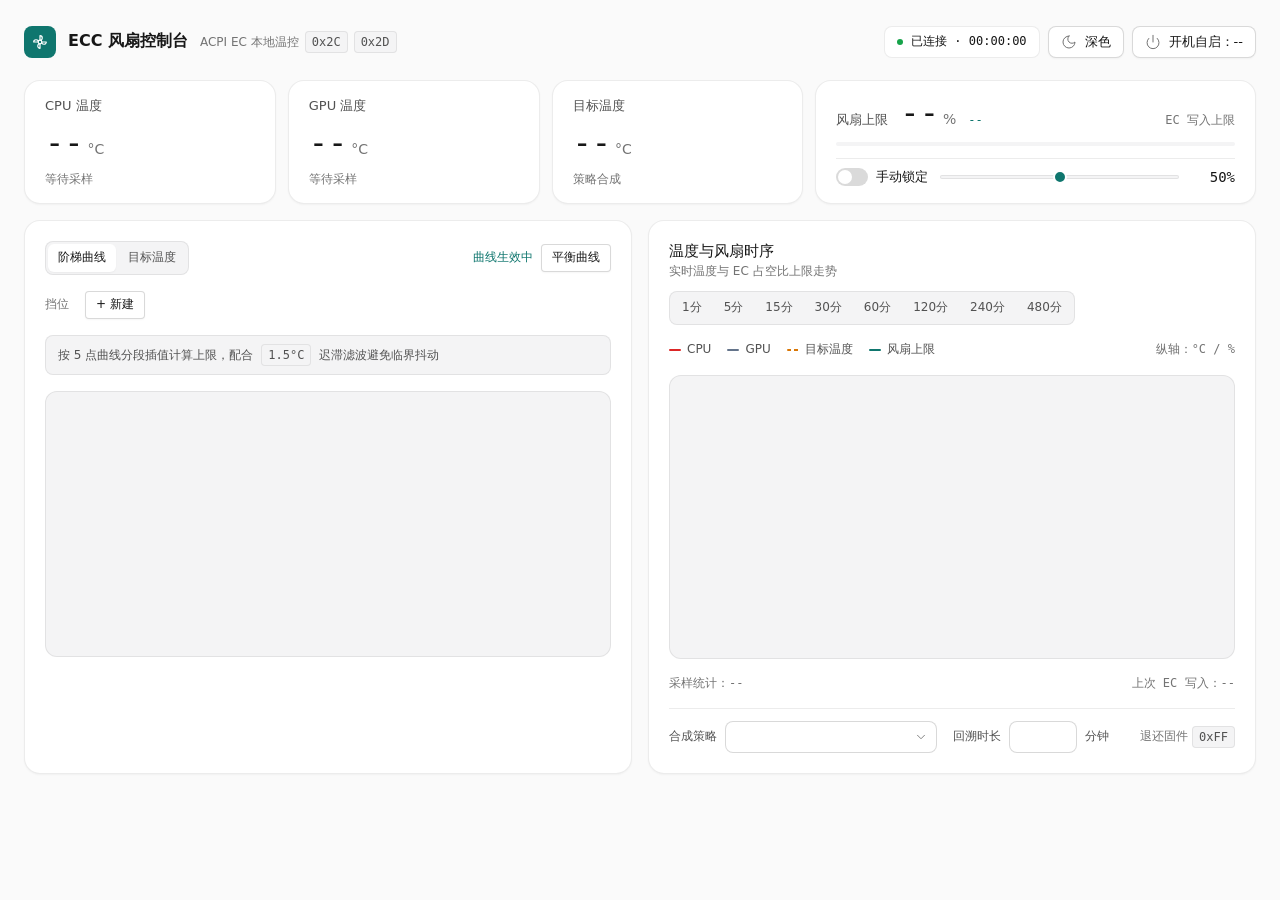
==== commit 4a081265: "style(ui): unslop WebUI 控制台与 GitHub Pages 主页" ====
--- a/internal/dashboard/web/index.html
+++ b/internal/dashboard/web/index.html
@@ -6,92 +6,89 @@
 <meta name="ecc-token" content="{{.Token}}">
 <meta name="color-scheme" content="light dark">
 <title>ECC 风扇控制台</title>
-<link rel="icon" href="data:image/svg+xml,%3Csvg xmlns='http://www.w3.org/2000/svg' viewBox='0 0 24 24'%3E%3Crect width='24' height='24' rx='6' fill='%232563eb'/%3E%3Ccircle cx='12' cy='12' r='3.2' fill='%23fff'/%3E%3Cpath d='M12 8.8V5.2M15.2 12h3.6M12 15.2v3.6M8.8 12H5.2' stroke='%23fff' stroke-width='1.8' stroke-linecap='round'/%3E%3C/svg%3E">
+<link rel="icon" href="data:image/svg+xml,%3Csvg xmlns='http://www.w3.org/2000/svg' viewBox='0 0 24 24'%3E%3Crect width='24' height='24' rx='6' fill='%230f766e'/%3E%3Ccircle cx='12' cy='12' r='2.4' fill='none' stroke='%23fff' stroke-width='1.8'/%3E%3Cpath d='M12 9.6V4.2a2.6 2.6 0 0 1 2.6 2.6c0 1.6-1.2 2.4-1.2 2.4M14.4 12h5.4a2.6 2.6 0 0 1-2.6 2.6c-1.6 0-2.4-1.2-2.4-1.2M12 14.4v5.4a2.6 2.6 0 0 1-2.6-2.6c0-1.6 1.2-2.4 1.2-2.4M9.6 12H4.2a2.6 2.6 0 0 1 2.6-2.6c1.6 0 2.4 1.2 2.4 1.2' fill='none' stroke='%23fff' stroke-width='1.6' stroke-linecap='round'/%3E%3C/svg%3E">
 <style>
-/* ==========================================================================
-   CSS 变量体系：现代化、硬核精密调控中心 (紧凑黄金比例)
-   ========================================================================== */
 :root {
-  --bg: #f8fafc;
-  --bg-radial: #e2e8f0;
+  --bg: #fafafa;
   --surface: #ffffff;
-  --surface-hover: #f1f5f9;
-  --surface-alt: #f1f5f9;
-  --surface-raised: #ffffff;
-  --border: #e2e8f0;
-  --border-strong: #cbd5e1;
-  --border-focus: #2563eb;
-  --text-main: #0f172a;
-  --text-muted: #64748b;
-  --text-dim: #94a3b8;
-  --accent: #2563eb;
-  --accent-hover: #1d4ed8;
-  --accent-soft: rgba(37, 99, 235, 0.08);
-  --accent-glow: rgba(37, 99, 235, 0.25);
-  --ok: #059669;
-  --ok-soft: rgba(5, 150, 105, 0.1);
+  --surface-alt: #f4f4f5;
+  --surface-hover: #ebebee;
+  --border: rgba(23, 23, 23, 0.08);
+  --border-strong: rgba(23, 23, 23, 0.16);
+  --text: #171717;
+  --text-secondary: #525252;
+  --text-muted: #737373;
+  --accent: #0f766e;
+  --accent-hover: #115e59;
+  --accent-ink: #0f766e;
+  --accent-soft: rgba(15, 118, 110, 0.09);
+  --accent-fill-top: rgba(15, 118, 110, 0.16);
+  --accent-fill-bottom: rgba(15, 118, 110, 0.01);
+  --btn-primary-bg: #171717;
+  --btn-primary-hover: #2e2e2e;
+  --btn-primary-fg: #fafafa;
+  --ok: #16a34a;
   --warn: #d97706;
-  --warn-soft: rgba(217, 119, 6, 0.1);
+  --warn-soft: rgba(217, 119, 6, 0.09);
   --danger: #dc2626;
-  --danger-soft: rgba(220, 38, 38, 0.1);
-  --cpu: #ef4444;
-  --gpu: #8b5cf6;
+  --danger-soft: rgba(220, 38, 38, 0.09);
+  --cpu: #dc2626;
+  --gpu: #64748b;
+  --target: #d97706;
+  --fan: #0f766e;
+  --shadow-sm: 0 1px 2px rgba(0, 0, 0, 0.04);
+  --shadow-float: 0 8px 24px rgba(0, 0, 0, 0.08);
+  --r-xs: 4px;
+  --r-sm: 8px;
+  --r-md: 12px;
+  --r-lg: 16px;
+  --ease: cubic-bezier(0.22, 1, 0.36, 1);
+  --font: "Segoe UI Variable", "Segoe UI", "PingFang SC", "Microsoft YaHei", system-ui, -apple-system, sans-serif;
+  --font-mono: "Cascadia Mono", "JetBrains Mono", ui-monospace, SFMono-Regular, Consolas, monospace;
+}
+
+html[data-theme="dark"] {
+  --bg: #141415;
+  --surface: #19191b;
+  --surface-alt: #202023;
+  --surface-hover: #27272b;
+  --border: rgba(237, 237, 237, 0.08);
+  --border-strong: rgba(237, 237, 237, 0.16);
+  --text: #ededed;
+  --text-secondary: #a1a1a6;
+  --text-muted: #85858b;
+  --accent: #2dd4bf;
+  --accent-hover: #5eead4;
+  --accent-ink: #2dd4bf;
+  --accent-soft: rgba(45, 212, 191, 0.12);
+  --accent-fill-top: rgba(45, 212, 191, 0.18);
+  --accent-fill-bottom: rgba(45, 212, 191, 0.01);
+  --btn-primary-bg: #ededed;
+  --btn-primary-hover: #ffffff;
+  --btn-primary-fg: #141415;
+  --ok: #4cc38a;
+  --warn: #f59e0b;
+  --warn-soft: rgba(245, 158, 11, 0.12);
+  --danger: #e5484d;
+  --danger-soft: rgba(229, 72, 77, 0.12);
+  --cpu: #e5484d;
+  --gpu: #9ca3af;
   --target: #f59e0b;
-  --fan: #10b981;
-  --shadow-sm: 0 1px 2px 0 rgba(15, 23, 42, 0.04);
-  --shadow-md: 0 4px 10px -2px rgba(15, 23, 42, 0.05), 0 2px 4px -1px rgba(15, 23, 42, 0.03);
-  --radius-xl: 14px;
-  --radius-lg: 11px;
-  --radius-md: 8px;
-  --radius-sm: 6px;
-  --font: -apple-system, BlinkMacSystemFont, "Segoe UI", Roboto, "PingFang SC", "Microsoft YaHei", sans-serif;
-  --font-mono: ui-monospace, SFMono-Regular, Menlo, Monaco, Consolas, "Liberation Mono", monospace;
-}
-
-html[data-theme="dark"] {
-  --bg: #090d16;
-  --bg-radial: #111827;
-  --surface: #111827;
-  --surface-hover: #1e293b;
-  --surface-alt: #162032;
-  --surface-raised: #1e293b;
-  --border: #1e293d;
-  --border-strong: #334155;
-  --border-focus: #3b82f6;
-  --text-main: #f8fafc;
-  --text-muted: #94a3b8;
-  --text-dim: #64748b;
-  --accent: #3b82f6;
-  --accent-hover: #60a5fa;
-  --accent-soft: rgba(59, 130, 246, 0.15);
-  --accent-glow: rgba(59, 130, 246, 0.35);
-  --ok: #10b981;
-  --ok-soft: rgba(16, 185, 129, 0.15);
-  --warn: #fbbf24;
-  --warn-soft: rgba(251, 191, 36, 0.15);
-  --danger: #f87171;
-  --danger-soft: rgba(248, 113, 113, 0.15);
-  --cpu: #f87171;
-  --gpu: #a78bfa;
-  --target: #fbbf24;
-  --fan: #34d399;
-  --shadow-sm: 0 1px 2px 0 rgba(0, 0, 0, 0.4);
-  --shadow-md: 0 4px 10px -2px rgba(0, 0, 0, 0.5), 0 2px 4px -1px rgba(0, 0, 0, 0.35);
-}
-
-/* 全局排版 */
-* { box-sizing: border-box; margin: 0; padding: 0; }
-html { -webkit-text-size-adjust: 100%; scroll-behavior: smooth; }
+  --fan: #2dd4bf;
+  --shadow-sm: none;
+  --shadow-float: 0 12px 32px rgba(0, 0, 0, 0.45);
+}
+
+*, *::before, *::after { box-sizing: border-box; margin: 0; padding: 0; }
+html { -webkit-text-size-adjust: 100%; }
 body {
   min-height: 100vh;
   font-family: var(--font);
-  font-size: 13.5px;
+  font-size: 14px;
   line-height: 1.45;
-  color: var(--text-main);
+  color: var(--text);
   background-color: var(--bg);
-  background-image: radial-gradient(1200px 600px at 15% -10%, var(--bg-radial) 0%, transparent 70%);
-  background-attachment: fixed;
-  transition: background-color .2s ease, color .2s ease;
+  transition: background-color 180ms var(--ease), color 180ms var(--ease);
   -webkit-font-smoothing: antialiased;
 }
 
@@ -101,269 +98,323 @@
   border: none;
   background: none;
 }
+
 :focus-visible {
   outline: 2px solid var(--accent);
   outline-offset: 2px;
 }
-.mono-num {
+
+.mono {
   font-family: var(--font-mono);
   font-variant-numeric: tabular-nums;
 }
 
+.reg-cap {
+  display: inline-flex;
+  align-items: center;
+  padding: 2px 6px;
+  border-radius: var(--r-xs);
+  border: 1px solid var(--border);
+  background: var(--surface-alt);
+  color: var(--text-secondary);
+  font-family: var(--font-mono);
+  font-size: 12px;
+  line-height: 16px;
+  font-variant-numeric: tabular-nums;
+}
+
 .shell {
-  max-width: 1420px;
+  max-width: 1440px;
   margin: 0 auto;
-  padding: 14px 16px 36px;
+  padding: 20px 24px 32px;
   display: flex;
   flex-direction: column;
-  gap: 14px;
+  gap: 16px;
 }
 
 /* 顶栏 */
 .topbar {
-  display: flex;
-  align-items: center;
+  min-height: 44px;
+  display: flex;
+  align-items: center;
+  justify-content: space-between;
+  gap: 16px;
+  flex-wrap: wrap;
+}
+
+.brand {
+  display: flex;
+  align-items: center;
+  gap: 12px;
+}
+
+.logo {
+  width: 32px;
+  height: 32px;
+  border-radius: var(--r-sm);
+  background: var(--accent);
+  color: #ffffff;
+  display: flex;
+  align-items: center;
+  justify-content: center;
+  flex-shrink: 0;
+}
+html[data-theme="dark"] .logo { color: #0f0f10; }
+.logo svg { width: 18px; height: 18px; }
+
+.brand-text {
+  display: flex;
+  align-items: baseline;
+  gap: 12px;
+  flex-wrap: wrap;
+}
+
+.brand h1 {
+  font-size: 16px;
+  font-weight: 600;
+  line-height: 20px;
+  color: var(--text);
+}
+
+.brand-meta {
+  display: inline-flex;
+  align-items: center;
+  gap: 6px;
+  font-size: 12px;
+  color: var(--text-muted);
+}
+
+.top-actions {
+  display: flex;
+  align-items: center;
+  gap: 8px;
+  flex-wrap: wrap;
+}
+
+.conn {
+  height: 32px;
+  display: inline-flex;
+  align-items: center;
+  gap: 8px;
+  padding: 0 12px;
+  border-radius: var(--r-sm);
+  font-size: 12px;
+  font-family: var(--font-mono);
+  font-variant-numeric: tabular-nums;
+  background: var(--surface);
+  border: 1px solid var(--border);
+  color: var(--text-secondary);
+}
+
+.conn-dot {
+  width: 6px;
+  height: 6px;
+  border-radius: 50%;
+  background: var(--warn);
+  flex-shrink: 0;
+}
+.conn[data-state="online"] { color: var(--text); }
+.conn[data-state="online"] .conn-dot { background: var(--ok); }
+.conn[data-state="offline"] {
+  color: var(--danger);
+  border-color: var(--danger);
+  background: var(--danger-soft);
+}
+.conn[data-state="offline"] .conn-dot { background: var(--danger); }
+
+.btn {
+  height: 32px;
+  display: inline-flex;
+  align-items: center;
+  justify-content: center;
+  gap: 8px;
+  padding: 0 12px;
+  border-radius: var(--r-sm);
+  font-size: 13px;
+  font-weight: 500;
+  cursor: pointer;
+  border: 1px solid var(--border-strong);
+  background: var(--surface);
+  color: var(--text);
+  box-shadow: var(--shadow-sm);
+  white-space: nowrap;
+  user-select: none;
+  transition: background-color 140ms var(--ease), border-color 140ms var(--ease), color 140ms var(--ease), transform 120ms var(--ease);
+}
+
+.btn svg {
+  width: 16px;
+  height: 16px;
+  color: var(--text-muted);
+  flex-shrink: 0;
+}
+
+.btn:hover:not(:disabled) {
+  background: var(--surface-alt);
+  border-color: var(--border-strong);
+}
+.btn:active:not(:disabled) { transform: scale(0.98); }
+.btn:disabled { opacity: 0.45; cursor: not-allowed; }
+
+.btn.primary {
+  background: var(--btn-primary-bg);
+  border-color: transparent;
+  color: var(--btn-primary-fg);
+}
+.btn.primary:hover:not(:disabled) { background: var(--btn-primary-hover); }
+
+.btn.danger {
+  color: var(--danger);
+  border-color: var(--border);
+}
+.btn.danger:hover:not(:disabled) {
+  background: var(--danger-soft);
+  border-color: var(--danger);
+}
+
+.btn.small {
+  height: 28px;
+  padding: 0 10px;
+  font-size: 12px;
+  border-radius: var(--r-xs);
+}
+
+.btn.on {
+  border-color: var(--accent);
+  background: var(--accent-soft);
+  color: var(--accent-ink);
+}
+.btn.on svg { color: var(--accent-ink); }
+
+/* 遥测行 */
+.cockpit-panel {
+  display: grid;
+  grid-template-columns: repeat(3, minmax(0, 1fr)) minmax(0, 1.75fr);
+  gap: 12px;
+}
+
+.metric-card {
+  background: var(--surface);
+  border: 1px solid var(--border);
+  border-radius: var(--r-lg);
+  padding: 16px 20px;
+  box-shadow: var(--shadow-sm);
+  display: flex;
+  flex-direction: column;
+  justify-content: space-between;
+  gap: 8px;
+}
+
+.tile-head {
+  display: flex;
+  align-items: center;
+  justify-content: space-between;
+  gap: 8px;
+  font-size: 13px;
+  font-weight: 400;
+  color: var(--text-secondary);
+}
+
+.tile-val-box {
+  display: flex;
+  align-items: baseline;
+  gap: 4px;
+}
+
+.metric-value {
+  font-size: 32px;
+  font-weight: 500;
+  line-height: 1;
+  font-family: var(--font-mono);
+  font-variant-numeric: tabular-nums;
+  color: var(--text);
+}
+
+.metric-unit {
+  font-size: 14px;
+  font-weight: 400;
+  color: var(--text-muted);
+}
+
+.metric-foot {
+  font-size: 12px;
+  line-height: 16px;
+  color: var(--text-muted);
+  font-family: var(--font-mono);
+  font-variant-numeric: tabular-nums;
+  white-space: nowrap;
+  overflow: hidden;
+  text-overflow: ellipsis;
+}
+
+.tone-cool { color: var(--text); }
+.tone-warm { color: var(--warn); }
+.tone-hot { color: var(--danger); }
+
+/* 风扇上限与手动接管卡 */
+.fan-card {
+  gap: 12px;
+}
+
+.fan-top {
+  display: flex;
+  align-items: baseline;
   justify-content: space-between;
   gap: 12px;
   flex-wrap: wrap;
 }
-.brand {
-  display: flex;
-  align-items: center;
-  gap: 10px;
-}
-.logo {
-  width: 36px;
-  height: 36px;
-  border-radius: var(--radius-md);
-  background: var(--surface);
-  border: 1px solid var(--border);
-  box-shadow: var(--shadow-sm);
-  display: flex;
-  align-items: center;
-  justify-content: center;
-  color: var(--accent);
-  flex-shrink: 0;
-}
-.logo svg { width: 20px; height: 20px; }
-.brand h1 {
-  font-size: 17px;
-  font-weight: 750;
-  letter-spacing: -0.02em;
-  color: var(--text-main);
-  line-height: 1.2;
-}
-.brand .sub {
-  font-size: 11.5px;
-  color: var(--text-muted);
-}
-.top-actions {
-  display: flex;
-  align-items: center;
-  gap: 8px;
-  flex-wrap: wrap;
-}
-
-.conn {
-  display: inline-flex;
-  align-items: center;
-  gap: 6px;
-  padding: 5px 12px;
-  border-radius: 999px;
-  font-size: 11.5px;
-  font-weight: 600;
-  background: var(--surface);
-  border: 1px solid var(--border);
-  color: var(--text-muted);
-  box-shadow: var(--shadow-sm);
-  transition: all .2s ease;
-}
-.conn-dot {
-  width: 7px;
-  height: 7px;
-  border-radius: 50%;
-  background: var(--warn);
-  box-shadow: 0 0 0 2px var(--warn-soft);
-  flex-shrink: 0;
-}
-.conn[data-state="online"] { color: var(--text-main); }
-.conn[data-state="online"] .conn-dot { background: var(--ok); box-shadow: 0 0 0 2px var(--ok-soft); }
-.conn[data-state="offline"] { color: var(--danger); border-color: var(--danger); background: var(--danger-soft); }
-.conn[data-state="offline"] .conn-dot { background: var(--danger); box-shadow: 0 0 0 2px var(--danger-soft); }
-
-.btn {
-  display: inline-flex;
-  align-items: center;
-  justify-content: center;
-  gap: 5px;
-  padding: 6px 12px;
-  border-radius: var(--radius-sm);
+
+.fan-readout {
+  display: flex;
+  align-items: baseline;
+  gap: 12px;
+}
+
+.fan-label {
+  font-size: 13px;
+  color: var(--text-secondary);
+}
+
+.mode-meta {
   font-size: 12px;
-  font-weight: 600;
-  cursor: pointer;
-  border: 1px solid var(--border-strong);
-  background: var(--surface);
-  color: var(--text-main);
-  box-shadow: var(--shadow-sm);
-  transition: all .15s ease;
-  white-space: nowrap;
-  user-select: none;
-}
-.btn:hover:not(:disabled) {
-  border-color: var(--accent);
-  color: var(--accent);
-  background: var(--surface-hover);
-}
-.btn:active:not(:disabled) { transform: translateY(1px); }
-.btn:disabled { opacity: .5; cursor: not-allowed; }
-.btn.primary { background: var(--accent); border-color: var(--accent); color: #fff; }
-.btn.primary:hover:not(:disabled) { background: var(--accent-hover); border-color: var(--accent-hover); color: #fff; }
-.btn.danger { border-color: var(--border); color: var(--danger); }
-.btn.danger:hover:not(:disabled) { background: var(--danger); border-color: var(--danger); color: #fff; }
-.btn.small { padding: 3px 8px; font-size: 11.5px; border-radius: 5px; }
-.btn.on { background: var(--accent-soft); border-color: var(--accent); color: var(--accent); }
-
-/* ==========================================================================
-   第 1 区：紧凑型硬件遥测驾驶舱 (Telemetry Cockpit)
-   ========================================================================== */
-.cockpit-panel {
-  display: grid;
-  grid-template-columns: 1.8fr 1.5fr;
-  gap: 12px;
-  background: var(--surface);
-  border: 1px solid var(--border);
-  border-radius: var(--radius-xl);
-  padding: 12px 16px;
-  box-shadow: var(--shadow-md);
-}
-
-.thermal-cluster {
-  display: grid;
-  grid-template-columns: 1fr 1fr 1.05fr;
-  gap: 10px;
-}
-.thermal-tile {
+  font-family: var(--font-mono);
+  color: var(--accent-ink);
+}
+
+.bar {
+  height: 4px;
+  border-radius: 2px;
   background: var(--surface-alt);
-  border: 1px solid var(--border);
-  border-radius: var(--radius-md);
-  padding: 8px 12px;
-  display: flex;
-  flex-direction: column;
-  justify-content: space-between;
-}
-.tile-head {
-  display: flex;
-  align-items: center;
-  justify-content: space-between;
-  font-size: 11.5px;
-  font-weight: 600;
-  color: var(--text-muted);
-}
-.swatch {
-  width: 6px;
-  height: 6px;
-  border-radius: 2px;
-  display: inline-block;
-  margin-right: 4px;
-}
-.swatch.cpu { background: var(--cpu); }
-.swatch.gpu { background: var(--gpu); }
-.swatch.target { background: var(--target); }
-.swatch.fan { background: var(--fan); }
-
-.tile-val-box {
-  display: flex;
-  align-items: baseline;
-  gap: 2px;
-  margin: 2px 0 3px;
-}
-.metric-value {
-  font-size: 28px;
-  font-weight: 800;
-  line-height: 1;
-  letter-spacing: -0.03em;
-  font-family: var(--font-mono);
-  font-variant-numeric: tabular-nums;
-}
-.metric-unit {
-  font-size: 13px;
-  font-weight: 600;
-  color: var(--text-muted);
-}
-.metric-foot {
-  font-size: 11px;
-  color: var(--text-muted);
-  white-space: nowrap;
   overflow: hidden;
-  text-overflow: ellipsis;
-}
-.tone-cool { color: var(--ok); }
-.tone-warm { color: var(--warn); }
-.tone-hot { color: var(--danger); }
-
-/* 风扇负载与快速接管滑块 */
-.fan-cluster {
-  background: var(--surface-alt);
-  border: 1px solid var(--border);
-  border-radius: var(--radius-md);
-  padding: 8px 14px;
-  display: flex;
-  flex-direction: column;
-  justify-content: space-between;
-  gap: 6px;
-}
-.fan-cluster-top {
-  display: flex;
-  align-items: center;
-  justify-content: space-between;
-}
-.fan-primary-readout {
-  display: flex;
-  align-items: baseline;
-  gap: 10px;
-}
-.mode-chip {
-  font-size: 10.5px;
-  font-weight: 700;
-  padding: 2px 7px;
-  border-radius: 999px;
-  background: var(--accent-soft);
-  color: var(--accent);
-}
-.bar {
-  height: 5px;
-  border-radius: 999px;
-  background: var(--surface);
-  border: 1px solid var(--border);
-  overflow: hidden;
-}
+}
+
 .bar > i {
   display: block;
   height: 100%;
-  width: 0%;
-  border-radius: 999px;
-  background: linear-gradient(90deg, var(--ok), var(--target), var(--danger));
-  transition: width .3s ease;
+  width: 100%;
+  background: var(--accent);
+  transform-origin: left center;
+  transform: scaleX(0);
+  transition: transform 240ms var(--ease);
 }
 
 .manual-quick-row {
   display: flex;
   align-items: center;
   gap: 12px;
-  padding: 4px 8px;
-  border-radius: var(--radius-sm);
-  background: var(--surface);
-  border: 1px solid var(--border);
-}
+  padding-top: 8px;
+  border-top: 1px solid var(--border);
+}
+
 .switch {
   display: inline-flex;
   align-items: center;
-  gap: 6px;
+  gap: 8px;
   cursor: pointer;
   user-select: none;
-  font-size: 12px;
-  font-weight: 600;
-  color: var(--text-main);
+  font-size: 13px;
+  font-weight: 500;
+  color: var(--text);
   white-space: nowrap;
 }
 .switch input { position: absolute; opacity: 0; width: 0; height: 0; }
@@ -373,7 +424,7 @@
   height: 18px;
   border-radius: 999px;
   background: var(--border-strong);
-  transition: background .2s ease;
+  transition: background-color 160ms var(--ease);
   flex-shrink: 0;
 }
 .switch .track::after {
@@ -385,368 +436,425 @@
   height: 14px;
   border-radius: 50%;
   background: #ffffff;
-  box-shadow: var(--shadow-sm);
-  transition: transform .2s ease;
+  transition: transform 160ms var(--ease);
 }
 .switch input:checked + .track { background: var(--accent); }
 .switch input:checked + .track::after { transform: translateX(14px); }
+html[data-theme="dark"] .switch input:checked + .track::after { background: #141415; }
 
 .manual-slider-box {
   flex: 1;
   display: flex;
   align-items: center;
-  gap: 8px;
-}
+  gap: 12px;
+}
+
 input[type="range"] {
   -webkit-appearance: none;
   appearance: none;
   width: 100%;
   height: 4px;
-  border-radius: 999px;
+  border-radius: 2px;
   background: var(--surface-alt);
   border: 1px solid var(--border);
   cursor: pointer;
 }
 input[type="range"]::-webkit-slider-thumb {
   -webkit-appearance: none;
-  width: 15px;
-  height: 15px;
+  width: 14px;
+  height: 14px;
   border-radius: 50%;
   background: var(--accent);
   border: 2px solid var(--surface);
-  box-shadow: 0 1px 2px rgba(0, 0, 0, 0.3);
   cursor: pointer;
 }
-input[type="range"]:disabled { opacity: .4; cursor: not-allowed; }
+input[type="range"]:disabled { opacity: 0.35; cursor: not-allowed; }
+
 .manual-value {
-  font-size: 15px;
-  font-weight: 800;
+  font-size: 14px;
+  font-weight: 500;
   font-family: var(--font-mono);
-  color: var(--accent);
-  min-width: 40px;
+  font-variant-numeric: tabular-nums;
+  color: var(--text);
+  min-width: 44px;
   text-align: right;
 }
-.manual-value small { font-size: 10px; color: var(--text-muted); }
-
-/* ==========================================================================
-   第 2 区：并排双引擎工作台 (Side-by-Side Dual Deck)
-   左侧：风扇调速核心面板（曲线/目标模式）
-   右侧：全景历史走势监控
-   两图高度适度克制，彻底告别臃肿巨大！
-   ========================================================================== */
+
+/* 并排双工作台（等高拉伸） */
 .workstation-row {
   display: grid;
-  grid-template-columns: 1fr 1fr;
-  gap: 14px;
-  align-items: start;
+  grid-template-columns: minmax(0, 1fr) minmax(0, 1fr);
+  gap: 16px;
+  align-items: stretch;
 }
 
 .deck-card {
   background: var(--surface);
   border: 1px solid var(--border);
-  border-radius: var(--radius-xl);
-  padding: 14px 16px;
-  box-shadow: var(--shadow-md);
+  border-radius: var(--r-lg);
+  padding: 20px;
+  box-shadow: var(--shadow-sm);
   display: flex;
   flex-direction: column;
+  gap: 16px;
+}
+
+.deck-card-head {
+  display: flex;
+  align-items: center;
+  justify-content: space-between;
   gap: 12px;
-}
-
-.deck-card-head {
-  display: flex;
-  align-items: center;
-  justify-content: space-between;
-  gap: 10px;
   flex-wrap: wrap;
 }
+
 .deck-card-title h2 {
-  font-size: 14.5px;
-  font-weight: 750;
-  color: var(--text-main);
-  letter-spacing: -0.01em;
-}
+  font-size: 15px;
+  font-weight: 500;
+  line-height: 20px;
+  color: var(--text);
+}
+
 .deck-card-title p {
-  font-size: 11px;
+  font-size: 12px;
+  line-height: 16px;
   color: var(--text-muted);
-}
-
-/* 分段切换按钮组 */
+  margin-top: 2px;
+}
+
+.head-meta {
+  display: flex;
+  align-items: center;
+  gap: 8px;
+}
+
+.status-label {
+  font-size: 12px;
+  font-family: var(--font-mono);
+  color: var(--accent-ink);
+}
+.status-label.muted { color: var(--text-muted); }
+
+/* 分段选择器（统一 8px 控件圆角） */
 .seg {
   display: inline-flex;
   gap: 2px;
   padding: 2px;
-  border-radius: 999px;
+  border-radius: var(--r-sm);
   background: var(--surface-alt);
   border: 1px solid var(--border);
 }
+
 .seg button {
-  border: none;
-  background: none;
-  color: var(--text-muted);
-  padding: 4px 10px;
-  border-radius: 999px;
-  font-size: 11.5px;
-  font-weight: 600;
+  height: 28px;
+  padding: 0 10px;
+  border-radius: 6px;
+  font-size: 12px;
+  font-weight: 500;
+  color: var(--text-secondary);
   cursor: pointer;
   white-space: nowrap;
-  transition: all .15s ease;
-}
-.seg button:hover { color: var(--text-main); }
+  transition: background-color 140ms var(--ease), color 140ms var(--ease);
+}
+
+.seg button:hover { color: var(--text); }
 .seg button[aria-pressed="true"] {
   background: var(--surface);
-  color: var(--accent);
+  color: var(--text);
   box-shadow: var(--shadow-sm);
 }
-
-/* 预设磁贴卡片排架 (紧凑横排) */
-.preset-shelf-wrap {
-  display: flex;
+html[data-theme="dark"] .seg button[aria-pressed="true"] {
+  background: var(--surface-hover);
+  box-shadow: inset 0 1px 0 rgba(255, 255, 255, 0.08);
+}
+
+/* 预设挡位条 */
+.preset-bar {
+  display: flex;
+  align-items: center;
+  justify-content: space-between;
+  gap: 12px;
+  flex-wrap: wrap;
+}
+
+.preset-group {
+  display: flex;
+  align-items: center;
+  gap: 8px;
+  flex-wrap: wrap;
+}
+
+.preset-label {
+  font-size: 12px;
+  color: var(--text-muted);
+}
+
+.preset-list {
+  display: inline-flex;
+  align-items: center;
+  gap: 4px;
+  flex-wrap: wrap;
+}
+
+.preset-btn {
+  height: 28px;
+  display: inline-flex;
   align-items: center;
   gap: 6px;
-  flex-wrap: wrap;
-  padding: 4px 0;
-}
-.preset-list {
-  display: flex;
-  align-items: center;
-  gap: 6px;
-  flex-wrap: wrap;
-}
-.preset {
-  display: inline-flex;
-  align-items: center;
-  gap: 4px;
-  padding: 4px 8px;
-  border-radius: var(--radius-sm);
+  padding: 0 10px;
+  border-radius: 6px;
   border: 1px solid var(--border);
   background: var(--surface-alt);
-  transition: all .15s ease;
-}
-.preset.active {
+  color: var(--text-secondary);
+  font-size: 12px;
+  font-weight: 500;
+  cursor: pointer;
+  transition: background-color 140ms var(--ease), border-color 140ms var(--ease), color 140ms var(--ease);
+}
+.preset-btn:hover { color: var(--text); border-color: var(--border-strong); }
+.preset-btn.active {
+  background: var(--accent-soft);
   border-color: var(--accent);
-  background: var(--accent-soft);
-}
-.preset-main {
+  color: var(--accent-ink);
+}
+
+.preset-dot {
+  width: 6px;
+  height: 6px;
+  border-radius: 50%;
+  background: var(--warn);
+}
+
+.preset-context-acts {
   display: inline-flex;
   align-items: center;
-  gap: 4px;
-  cursor: pointer;
-  background: none;
-  border: none;
-  color: var(--text-main);
-  font-size: 11.5px;
-  font-weight: 600;
-}
-.tag {
-  font-size: 9.5px;
-  font-weight: 700;
-  padding: 1px 5px;
-  border-radius: 999px;
-  line-height: 1.2;
-}
-.tag.active { background: var(--accent); color: #ffffff; }
-.tag.modified { background: var(--warn); color: #ffffff; }
-.tag.builtin { background: var(--border); color: var(--text-muted); }
+  gap: 6px;
+}
 
 .preset-add {
   display: inline-flex;
-  gap: 4px;
-  align-items: center;
-  padding: 3px 6px;
-  border-radius: var(--radius-sm);
-  background: var(--surface-alt);
-  border: 1px dashed var(--border-strong);
+  gap: 6px;
+  align-items: center;
 }
 .preset-add[hidden] { display: none; }
 .preset-add input {
-  padding: 3px 6px;
-  border-radius: 4px;
+  height: 28px;
+  width: 120px;
+  padding: 0 8px;
+  border-radius: var(--r-xs);
   border: 1px solid var(--border-strong);
   background: var(--surface);
-  font-size: 11.5px;
-  width: 110px;
-}
-
-/* 提示条组件 */
+  font-size: 12px;
+}
+
+/* 说明与警示条 */
 .note {
+  display: flex;
+  align-items: center;
+  gap: 8px;
   padding: 8px 12px;
-  border-radius: var(--radius-sm);
+  border-radius: var(--r-sm);
+  border: 1px solid var(--border);
+  background: var(--surface-alt);
+  color: var(--text-secondary);
+  font-size: 12px;
+  line-height: 18px;
+}
+.note svg {
+  width: 16px;
+  height: 16px;
+  flex-shrink: 0;
+  color: var(--text-muted);
+}
+.note.warn {
+  border-color: rgba(217, 119, 6, 0.3);
   background: var(--warn-soft);
   color: var(--warn);
-  font-size: 11.5px;
-  font-weight: 500;
-  line-height: 1.4;
-}
-.note.info {
-  background: var(--accent-soft);
-  color: var(--accent);
-}
+}
+.note.warn svg { color: var(--warn); }
 .note[hidden] { display: none; }
 
-/* Canvas 容器：克制精致的高度，告别巨大感！ */
+/* 图表容器 */
 .curve-wrap, .chart-wrap {
   position: relative;
   width: 100%;
   background: var(--surface-alt);
   border: 1px solid var(--border);
-  border-radius: var(--radius-lg);
+  border-radius: var(--r-md);
   overflow: hidden;
 }
+
+.chart-wrap {
+  flex: 1;
+  display: flex;
+  min-height: 280px;
+}
+
 canvas {
   display: block;
   width: 100%;
-  height: auto;
-}
+  height: 100%;
+}
+
 #curveChart {
-  aspect-ratio: 16 / 7.6;
-  min-height: 195px;
+  height: 264px;
   touch-action: none;
   cursor: crosshair;
 }
 #curveChart.locked { cursor: not-allowed; }
 
 #historyChart {
-  aspect-ratio: 16 / 7.6;
-  min-height: 195px;
+  min-height: 280px;
   cursor: crosshair;
 }
 
-/* 曲线锁定遮罩 */
 .lock-overlay {
   position: absolute;
   inset: 0;
   display: flex;
-  flex-direction: column;
   align-items: center;
   justify-content: center;
-  gap: 6px;
-  background: rgba(17, 24, 39, 0.78);
-  color: #f8fafc;
+  background: rgba(20, 20, 21, 0.72);
+  color: #ededed;
   padding: 16px;
   text-align: center;
-  backdrop-filter: blur(4px);
   z-index: 10;
-  border-radius: var(--radius-lg);
-  font-size: 12.5px;
-  font-weight: 600;
+  font-size: 13px;
+  font-weight: 500;
 }
 .lock-overlay[hidden] { display: none; }
 
-/* 5 节点紧凑调音台式输入矩阵 */
+/* 5 节点参数矩阵 */
 .curve-grid {
   display: grid;
-  grid-template-columns: repeat(5, 1fr);
+  grid-template-columns: repeat(5, minmax(0, 1fr));
   gap: 8px;
 }
+
 .node {
   background: var(--surface-alt);
   border: 1px solid var(--border);
-  border-radius: var(--radius-md);
-  padding: 6px 8px;
+  border-radius: var(--r-sm);
+  padding: 8px;
   display: flex;
   flex-direction: column;
   gap: 6px;
-  transition: all .15s ease;
-}
+  transition: border-color 140ms var(--ease), background-color 140ms var(--ease);
+}
+
 .node.active {
   border-color: var(--accent);
-  box-shadow: 0 0 0 2px var(--accent-soft);
   background: var(--surface);
 }
+
 .node-title {
-  display: flex;
-  align-items: center;
-  justify-content: space-between;
-  font-size: 10px;
-  font-weight: 700;
-  color: var(--text-dim);
-  text-transform: uppercase;
-}
+  font-size: 12px;
+  font-family: var(--font-mono);
+  color: var(--text-muted);
+}
+
 .node-field {
   display: flex;
   align-items: center;
-  gap: 3px;
-}
+  gap: 4px;
+}
+
 .node-field input {
   width: 100%;
-  padding: 4px 4px;
-  border-radius: 4px;
+  min-width: 0;
+  height: 28px;
+  padding: 0 6px;
+  border-radius: var(--r-xs);
   border: 1px solid var(--border-strong);
   background: var(--surface);
-  color: var(--text-main);
-  font-size: 12px;
-  font-weight: 600;
+  color: var(--text);
+  font-size: 13px;
+  font-weight: 500;
   font-family: var(--font-mono);
   text-align: center;
   font-variant-numeric: tabular-nums;
-  transition: border-color .15s ease, box-shadow .15s ease;
-}
+  -moz-appearance: textfield;
+  transition: border-color 140ms var(--ease);
+}
+.node-field input::-webkit-inner-spin-button,
+.node-field input::-webkit-outer-spin-button {
+  -webkit-appearance: none;
+  margin: 0;
+}
+
 .node-field input:focus {
   border-color: var(--accent);
-  box-shadow: 0 0 0 2px var(--accent-soft);
   outline: none;
 }
+
 .node-field input:disabled {
   background: var(--surface-alt);
-  color: var(--text-dim);
+  color: var(--text-muted);
   cursor: not-allowed;
   border-color: var(--border);
 }
+
 .node-field em {
   font-style: normal;
-  font-size: 10px;
+  font-size: 12px;
+  font-family: var(--font-mono);
   color: var(--text-muted);
+  width: 18px;
   flex-shrink: 0;
-  font-weight: 600;
-}
-.node-field.temp input { color: var(--cpu); }
-.node-field.speed input { color: var(--accent); }
-
-/* 目标温度模式专用参数面板 */
+}
+
+/* 目标温度参数面板 */
 .target-deck-container {
   display: flex;
   flex-direction: column;
-  gap: 10px;
-  padding: 10px 12px;
+  gap: 12px;
+  padding: 12px;
   background: var(--surface-alt);
   border: 1px solid var(--border);
-  border-radius: var(--radius-lg);
+  border-radius: var(--r-md);
 }
 .target-deck-container[hidden] { display: none; }
 
 .field-row {
   display: grid;
-  grid-template-columns: repeat(3, 1fr);
+  grid-template-columns: repeat(3, minmax(0, 1fr));
   gap: 8px;
 }
+
 .field {
   display: flex;
   flex-direction: column;
   gap: 4px;
 }
 .field > span {
-  font-size: 11px;
-  font-weight: 600;
-  color: var(--text-muted);
-}
+  font-size: 12px;
+  color: var(--text-secondary);
+}
+
 input[type="number"], select, input[type="text"] {
   width: 100%;
-  padding: 6px 10px;
-  border-radius: var(--radius-sm);
+  height: 32px;
+  padding: 0 10px;
+  border-radius: var(--r-sm);
   border: 1px solid var(--border-strong);
   background: var(--surface);
-  color: var(--text-main);
-  font-size: 12px;
-  transition: all .15s ease;
-}
+  color: var(--text);
+  font-size: 13px;
+  transition: border-color 140ms var(--ease);
+}
+
+input[type="number"] {
+  font-family: var(--font-mono);
+  font-variant-numeric: tabular-nums;
+}
+
 input[type="number"]:focus, select:focus, input[type="text"]:focus {
   border-color: var(--accent);
-  box-shadow: 0 0 0 2px var(--accent-soft);
   outline: none;
 }
+
 select {
   appearance: none;
-  background-image: url("data:image/svg+xml;charset=utf-8,%3Csvg xmlns='http://www.w3.org/2000/svg' width='14' height='14' viewBox='0 0 24 24' fill='none' stroke='%2364748b' stroke-width='2' stroke-linecap='round' stroke-linejoin='round'%3E%3Cpath d='M6 9l6 6 6-6'/%3E%3C/svg%3E");
+  background-image: url("data:image/svg+xml;charset=utf-8,%3Csvg xmlns='http://www.w3.org/2000/svg' width='14' height='14' viewBox='0 0 24 24' fill='none' stroke='%23737373' stroke-width='1.5' stroke-linecap='round' stroke-linejoin='round'%3E%3Cpath d='M6 9l6 6 6-6'/%3E%3C/svg%3E");
   background-repeat: no-repeat;
   background-position: right 8px center;
   padding-right: 28px;
@@ -755,154 +863,160 @@
 
 .readout {
   display: grid;
-  grid-template-columns: repeat(3, 1fr);
+  grid-template-columns: repeat(3, minmax(0, 1fr));
   gap: 8px;
 }
 .readout > div {
   background: var(--surface);
   border: 1px solid var(--border);
-  border-radius: var(--radius-sm);
-  padding: 6px 8px;
-  text-align: center;
+  border-radius: var(--r-sm);
+  padding: 8px 10px;
 }
 .readout span {
   display: block;
-  font-size: 10.5px;
+  font-size: 12px;
   color: var(--text-muted);
 }
 .readout strong {
   display: block;
-  font-size: 15px;
-  font-weight: 750;
+  font-size: 16px;
+  font-weight: 500;
   font-family: var(--font-mono);
-  margin-top: 1px;
-}
-
-/* 历史图例与底栏统计 */
+  font-variant-numeric: tabular-nums;
+  margin-top: 2px;
+}
+
+/* 历史图例与底部参数行 */
+.chart-toolbar {
+  display: flex;
+  align-items: center;
+  justify-content: space-between;
+  gap: 12px;
+  flex-wrap: wrap;
+}
+
 .legend {
   display: flex;
   align-items: center;
+  gap: 16px;
+  font-size: 12px;
+  color: var(--text-secondary);
+  flex-wrap: wrap;
+}
+.legend span {
+  display: inline-flex;
+  align-items: center;
+  gap: 6px;
+}
+.legend i {
+  width: 12px;
+  height: 2px;
+  border-radius: 1px;
+  display: inline-block;
+}
+.legend i.cpu { background: var(--cpu); }
+.legend i.gpu { background: var(--gpu); }
+.legend i.target {
+  background: repeating-linear-gradient(90deg, var(--target) 0 4px, transparent 4px 7px);
+}
+.legend i.fan { background: var(--fan); }
+
+.chart-unit {
+  font-size: 12px;
+  font-family: var(--font-mono);
+  color: var(--text-muted);
+}
+
+.chart-foot {
+  display: flex;
+  align-items: center;
+  justify-content: space-between;
   gap: 12px;
-  font-size: 11.5px;
+  font-size: 12px;
+  font-family: var(--font-mono);
+  font-variant-numeric: tabular-nums;
   color: var(--text-muted);
   flex-wrap: wrap;
 }
-.legend span {
-  display: inline-flex;
-  align-items: center;
-  gap: 5px;
-}
-.legend i {
-  width: 12px;
-  height: 3px;
-  border-radius: 2px;
-  display: inline-block;
-}
-.legend i.cpu { background: var(--cpu); }
-.legend i.gpu { background: var(--gpu); }
-.legend i.target { background: var(--target); }
-.legend i.fan { background: var(--fan); }
-
-.chart-foot {
-  display: flex;
-  align-items: center;
-  justify-content: space-between;
-  gap: 8px;
-  font-size: 11.5px;
-  color: var(--text-muted);
-  flex-wrap: wrap;
-}
 
 .history-settings-bar {
   display: flex;
   align-items: center;
   justify-content: space-between;
   gap: 12px;
-  padding-top: 8px;
+  padding-top: 12px;
   border-top: 1px solid var(--border);
   flex-wrap: wrap;
 }
+
+.settings-group {
+  display: flex;
+  align-items: center;
+  gap: 16px;
+  flex-wrap: wrap;
+}
+
 .settings-item {
   display: flex;
   align-items: center;
-  gap: 6px;
-  font-size: 11.5px;
-}
-
-/* Toast 消息提示系统 */
+  gap: 8px;
+  font-size: 12px;
+  color: var(--text-secondary);
+}
+
+.reg-group {
+  display: inline-flex;
+  align-items: center;
+  gap: 4px;
+}
+
+/* Toast */
 .toasts {
   position: fixed;
-  right: 18px;
-  bottom: 18px;
+  right: 24px;
+  bottom: 24px;
   z-index: 1000;
   display: flex;
   flex-direction: column;
   gap: 8px;
-  max-width: min(360px, calc(100vw - 36px));
+  max-width: min(360px, calc(100vw - 48px));
   pointer-events: none;
 }
+
 .toast {
-  padding: 8px 14px;
-  border-radius: var(--radius-sm);
-  font-size: 12.5px;
-  font-weight: 600;
-  color: #ffffff;
-  background: #0f172a;
+  padding: 10px 14px;
+  border-radius: var(--r-sm);
+  font-size: 13px;
+  font-weight: 500;
+  color: var(--text);
+  background: var(--surface);
   border: 1px solid var(--border-strong);
-  box-shadow: var(--shadow-md);
+  box-shadow: var(--shadow-float);
   pointer-events: auto;
-  display: flex;
-  align-items: center;
-  gap: 8px;
-  animation: toastIn .2s cubic-bezier(0.16, 1, 0.3, 1) forwards;
-  transition: opacity .2s ease, transform .2s ease;
-}
-.toast.ok { background: #064e3b; border-color: #059669; }
-.toast.error { background: #7f1d1d; border-color: #dc2626; }
+  animation: toastIn 200ms var(--ease) forwards;
+  transition: opacity 160ms var(--ease), transform 160ms var(--ease);
+}
+.toast.ok { border-left: 3px solid var(--ok); }
+.toast.error { border-left: 3px solid var(--danger); }
 .toast.leaving { opacity: 0; transform: translateY(6px); }
+
 @keyframes toastIn {
-  from { opacity: 0; transform: translateY(10px) scale(0.96); }
-  to { opacity: 1; transform: translateY(0) scale(1); }
-}
-
-.sr-only {
-  position: absolute;
-  width: 1px;
-  height: 1px;
-  padding: 0;
-  margin: -1px;
-  overflow: hidden;
-  clip: rect(0 0 0 0);
-  white-space: nowrap;
-  border: 0;
-}
-
-/* ==========================================================================
-   响应式断点适配
-   ========================================================================== */
-@media (max-width: 1080px) {
+  from { opacity: 0; transform: translateY(8px); }
+  to { opacity: 1; transform: translateY(0); }
+}
+
+@media (max-width: 1120px) {
+  .cockpit-panel { grid-template-columns: repeat(2, minmax(0, 1fr)); }
+  .fan-card { grid-column: 1 / -1; }
+  .workstation-row { grid-template-columns: 1fr; }
+}
+
+@media (max-width: 640px) {
+  .shell { padding: 16px; gap: 12px; }
   .cockpit-panel { grid-template-columns: 1fr; }
-  .workstation-row { grid-template-columns: 1fr; }
-}
-
-@media (max-width: 640px) {
-  .shell { padding: 12px 10px 32px; gap: 12px; }
-  .topbar { gap: 10px; }
-  .top-actions {
-    width: 100%;
-    display: grid;
-    grid-template-columns: 1fr 1fr;
-    gap: 6px;
-  }
-  .conn { grid-column: 1 / -1; justify-content: center; }
-  .thermal-cluster { grid-template-columns: 1fr; gap: 8px; }
-  .curve-grid { grid-template-columns: repeat(2, 1fr); }
-  .field-row { grid-template-columns: 1fr; }
-  .readout { grid-template-columns: 1fr; }
-  #historyChart { aspect-ratio: 4 / 3.2; min-height: 180px; }
-  #curveChart { aspect-ratio: 4 / 3.4; min-height: 180px; }
-  .seg { width: 100%; justify-content: space-between; }
-  .seg button { flex: 1; padding: 5px 3px; text-align: center; }
+  .curve-grid { grid-template-columns: repeat(2, minmax(0, 1fr)); }
+  .field-row, .readout { grid-template-columns: 1fr; }
+  .seg { overflow-x: auto; max-width: 100%; }
   .manual-quick-row { flex-direction: column; align-items: stretch; }
 }
 </style>
@@ -910,11 +1024,10 @@
 <body>
 
 <div class="shell">
-  <!-- 顶栏与品牌 -->
   <header class="topbar">
     <div class="brand">
       <div class="logo" aria-hidden="true">
-        <svg viewBox="0 0 24 24" fill="none" stroke="currentColor" stroke-width="2" stroke-linecap="round" stroke-linejoin="round">
+        <svg viewBox="0 0 24 24" fill="none" stroke="currentColor" stroke-width="1.6" stroke-linecap="round" stroke-linejoin="round">
           <circle cx="12" cy="12" r="2.4"></circle>
           <path d="M12 9.6V3.6a3 3 0 0 1 3 3c0 2-1.5 3-1.5 3"></path>
           <path d="M14.4 12h6a3 3 0 0 1-3 3c-2 0-3-1.5-3-1.5"></path>
@@ -922,9 +1035,13 @@
           <path d="M9.6 12H3.6a3 3 0 0 1 3-3c2 0 3 1.5 3 1.5"></path>
         </svg>
       </div>
-      <div>
+      <div class="brand-text">
         <h1>ECC 风扇控制台</h1>
-        <p class="sub">动态温控 · 曲线微调 · 目标温控 · 手动模式</p>
+        <div class="brand-meta">
+          <span>ACPI EC 本地温控</span>
+          <kbd class="reg-cap">0x2C</kbd>
+          <kbd class="reg-cap">0x2D</kbd>
+        </div>
       </div>
     </div>
 
@@ -933,57 +1050,61 @@
         <span class="conn-dot" aria-hidden="true"></span>
         <span id="connText">连接中…</span>
       </div>
-      <button class="btn" id="themeBtn" type="button" aria-pressed="false">深色模式</button>
-      <button class="btn" id="startupBtn" type="button">开机自启动：<span id="startupState">--</span></button>
+      <button class="btn" id="themeBtn" type="button" aria-pressed="false">
+        <svg id="themeIcon" viewBox="0 0 24 24" fill="none" stroke="currentColor" stroke-width="1.5" stroke-linecap="round" stroke-linejoin="round" aria-hidden="true">
+          <path d="M12 3a6 6 0 0 0 9 9 9 9 0 1 1-9-9Z"></path>
+        </svg>
+        <span id="themeLabel">深色</span>
+      </button>
+      <button class="btn" id="startupBtn" type="button">
+        <svg viewBox="0 0 24 24" fill="none" stroke="currentColor" stroke-width="1.5" stroke-linecap="round" stroke-linejoin="round" aria-hidden="true">
+          <path d="M12 2v10"></path>
+          <path d="M18.4 6.6a9 9 0 1 1-12.77.04"></path>
+        </svg>
+        <span>开机自启：<span id="startupState">--</span></span>
+      </button>
     </div>
   </header>
 
-  <!-- ======================================================================
-       第 1 区：紧凑型硬件遥测驾驶舱 (Telemetry Cockpit)
-       ====================================================================== -->
-  <section class="cockpit-panel" aria-label="实时硬件监控仪表">
-    <!-- 温度区 -->
-    <div class="thermal-cluster">
-      <div class="thermal-tile">
-        <div class="tile-head"><span><i class="swatch cpu"></i>CPU 温度</span></div>
-        <div class="tile-val-box">
-          <span class="metric-value" id="cpuValue">--</span>
-          <span class="metric-unit">°C</span>
-        </div>
-        <div class="metric-foot" id="cpuFoot">等待采样…</div>
+  <section class="cockpit-panel" aria-label="实时硬件遥测">
+    <div class="metric-card">
+      <div class="tile-head"><span>CPU 温度</span></div>
+      <div class="tile-val-box">
+        <span class="metric-value" id="cpuValue">--</span>
+        <span class="metric-unit">°C</span>
       </div>
-
-      <div class="thermal-tile">
-        <div class="tile-head"><span><i class="swatch gpu"></i>GPU 温度</span></div>
-        <div class="tile-val-box">
-          <span class="metric-value" id="gpuValue">--</span>
-          <span class="metric-unit">°C</span>
-        </div>
-        <div class="metric-foot" id="gpuFoot">等待采样…</div>
+      <div class="metric-foot" id="cpuFoot">等待采样</div>
+    </div>
+
+    <div class="metric-card">
+      <div class="tile-head"><span>GPU 温度</span></div>
+      <div class="tile-val-box">
+        <span class="metric-value" id="gpuValue">--</span>
+        <span class="metric-unit">°C</span>
       </div>
-
-      <div class="thermal-tile">
-        <div class="tile-head"><span><i class="swatch target"></i>目标温度</span></div>
-        <div class="tile-val-box">
-          <span class="metric-value" id="targetValue">--</span>
-          <span class="metric-unit">°C</span>
-        </div>
-        <div class="metric-foot" id="targetFoot">策略合成温度</div>
+      <div class="metric-foot" id="gpuFoot">等待采样</div>
+    </div>
+
+    <div class="metric-card">
+      <div class="tile-head"><span>目标温度</span></div>
+      <div class="tile-val-box">
+        <span class="metric-value" id="targetValue">--</span>
+        <span class="metric-unit">°C</span>
       </div>
+      <div class="metric-foot" id="targetFoot">策略合成</div>
     </div>
 
-    <!-- 风扇状态与极速手动接管条 -->
-    <div class="fan-cluster">
-      <div class="fan-cluster-top">
-        <div class="fan-primary-readout">
-          <span style="font-size: 12px; font-weight: 700; color: var(--text-muted);"><i class="swatch fan"></i>风扇上限</span>
-          <div style="display: flex; align-items: baseline; gap: 2px;">
+    <div class="metric-card fan-card">
+      <div class="fan-top">
+        <div class="fan-readout">
+          <span class="fan-label">风扇上限</span>
+          <div class="tile-val-box">
             <span class="metric-value" id="speedValue">--</span>
             <span class="metric-unit" id="speedUnit">%</span>
           </div>
-          <span class="mode-chip" id="modeChip">--</span>
+          <span class="mode-meta" id="modeChip">--</span>
         </div>
-        <div class="metric-foot" id="fanFoot">EC 上限，非实测转速</div>
+        <div class="metric-foot" id="fanFoot">EC 写入上限</div>
       </div>
 
       <div class="bar" aria-hidden="true"><i id="speedBar"></i></div>
@@ -996,53 +1117,52 @@
         </label>
         <div class="manual-slider-box">
           <input type="range" id="manualSpeed" min="0" max="100" step="1" aria-label="手动风扇百分比滑块">
-          <div class="manual-value"><span id="manualValue">50</span><small>%</small></div>
+          <div class="manual-value"><span id="manualValue">50</span>%</div>
         </div>
       </div>
     </div>
   </section>
 
-  <!-- ======================================================================
-       第 2 区：并排双擎工作台 (Side-by-Side Dual Deck)
-       两图尺寸减半并排放置，高度紧凑，一屏总览全局！
-       ====================================================================== -->
   <main class="workstation-row">
-    <!-- 左卡片：风扇调速核心面板 -->
-    <section class="deck-card" id="curveCard" aria-label="风扇调速核心面板">
+    <section class="deck-card" id="curveCard" aria-label="风扇调速面板">
       <div class="deck-card-head">
-        <!-- 控制模式分段切换器 -->
         <div class="seg" id="modeSeg" role="group" aria-label="控制模式切换">
-          <button type="button" data-mode="curve" aria-pressed="true">阶梯曲线模式</button>
-          <button type="button" data-mode="target" aria-pressed="false">目标温度模式</button>
+          <button type="button" data-mode="curve" aria-pressed="true">阶梯曲线</button>
+          <button type="button" data-mode="target" aria-pressed="false">目标温度</button>
         </div>
 
-        <div style="display: flex; align-items: center; gap: 6px;">
-          <span class="tag" id="curveState">曲线生效中</span>
+        <div class="head-meta">
+          <span class="status-label" id="curveState">曲线生效中</span>
           <button class="btn small" id="curveReset" type="button">平衡曲线</button>
         </div>
       </div>
 
-      <!-- 工况预设磁贴架 -->
-      <div class="preset-shelf-wrap">
-        <span style="font-size: 11.5px; font-weight: 600; color: var(--text-muted);">预设挡位：</span>
-        <div class="preset-list" id="presetList"></div>
-        <button class="btn small" id="addPresetBtn" type="button">+ 新建</button>
-        <div class="preset-add" id="presetAdd" hidden>
-          <input type="text" id="presetName" maxlength="40" placeholder="挡位名称" aria-label="新挡位名称">
-          <button class="btn primary small" id="presetAddOk" type="button">确定</button>
-          <button class="btn small" id="presetAddCancel" type="button">取消</button>
+      <div class="preset-bar">
+        <div class="preset-group">
+          <span class="preset-label">挡位</span>
+          <div class="preset-list" id="presetList"></div>
+          <button class="btn small" id="addPresetBtn" type="button">+ 新建</button>
+          <div class="preset-add" id="presetAdd" hidden>
+            <input type="text" id="presetName" maxlength="40" placeholder="挡位名称" aria-label="新挡位名称">
+            <button class="btn primary small" id="presetAddOk" type="button">确定</button>
+            <button class="btn small" id="presetAddCancel" type="button">取消</button>
+          </div>
         </div>
+        <div class="preset-context-acts" id="presetContextActs"></div>
       </div>
 
-      <!-- 模式提示与警示 -->
-      <div class="note info" id="modeHint">
-        按曲线插值计算上限；1.5°C 迟滞滤波，杜绝频繁波动。
+      <div class="note" id="modeHint">
+        按 5 点曲线分段插值计算上限，配合 <kbd class="reg-cap">1.5°C</kbd> 迟滞滤波避免临界抖动
       </div>
-      <div class="note" id="manualPriority" hidden>
-        ⚠️ 手动调速模式当前已开启，优先级高于曲线与目标温度模式。
+      <div class="note warn" id="manualPriority" hidden>
+        <svg viewBox="0 0 24 24" fill="none" stroke="currentColor" stroke-width="1.5" stroke-linecap="round" stroke-linejoin="round" aria-hidden="true">
+          <path d="M10.29 3.86 1.82 18a2 2 0 0 0 1.71 3h16.94a2 2 0 0 0 1.71-3L13.71 3.86a2 2 0 0 0-3.42 0Z"></path>
+          <line x1="12" y1="9" x2="12" y2="13"></line>
+          <line x1="12" y1="17" x2="12.01" y2="17"></line>
+        </svg>
+        <span>手动锁定已开启，当前覆盖曲线与目标温度模式</span>
       </div>
 
-      <!-- 目标温度模式专用参数面板 -->
       <div class="target-deck-container" id="targetFields" hidden>
         <div class="field-row">
           <label class="field">
@@ -1054,7 +1174,7 @@
             <input type="number" id="targetHysteresis" min="1" max="10" step="0.5">
           </label>
           <label class="field">
-            <span>响应强度 (KP)</span>
+            <span>比例系数 (KP)</span>
             <input type="number" id="targetKP" min="1" max="20" step="0.5">
           </label>
         </div>
@@ -1066,7 +1186,6 @@
         </div>
       </div>
 
-      <!-- 阶梯风扇曲线 Canvas -->
       <div class="curve-wrap">
         <canvas id="curveChart" role="img" aria-label="风扇曲线交互编辑图"></canvas>
         <div class="lock-overlay" id="curveLock" hidden>
@@ -1074,20 +1193,18 @@
         </div>
       </div>
 
-      <!-- 5 节点精密调音矩阵 -->
       <div class="curve-grid" id="curveGrid"></div>
 
       <div class="note" id="curveNote" hidden>
-        当前处于目标温度模式：曲线数据已安全保存，但不影响风扇转速。
+        当前处于目标温度模式，曲线配置已保留但不参与控制
       </div>
     </section>
 
-    <!-- 右卡片：全景历史走势监控 -->
-    <section class="deck-card" aria-label="全景历史走势监控">
+    <section class="deck-card" aria-label="温度与风扇时序监控">
       <div class="deck-card-head">
         <div class="deck-card-title">
-          <h2>全景时序历史监控</h2>
-          <p>温控趋势跟踪与风扇负载时序对比</p>
+          <h2>温度与风扇时序</h2>
+          <p>实时温度与 EC 占空比上限走势</p>
         </div>
         <div class="seg" id="rangeChips" role="group" aria-label="历史时间范围">
           <button type="button" data-min="1" aria-pressed="false">1分</button>
@@ -1101,14 +1218,16 @@
         </div>
       </div>
 
-      <div class="legend" aria-hidden="true">
-        <span><i class="cpu"></i>CPU</span>
-        <span><i class="gpu"></i>GPU</span>
-        <span><i class="target"></i>控制/目标</span>
-        <span><i class="fan"></i>风扇上限</span>
+      <div class="chart-toolbar">
+        <div class="legend" aria-hidden="true">
+          <span><i class="cpu"></i>CPU</span>
+          <span><i class="gpu"></i>GPU</span>
+          <span><i class="target"></i>目标温度</span>
+          <span><i class="fan"></i>风扇上限</span>
+        </div>
+        <span class="chart-unit">纵轴：°C / %</span>
       </div>
 
-      <!-- 历史趋势 Canvas -->
       <div class="chart-wrap">
         <canvas id="historyChart" role="img" aria-label="历史温度与风扇曲线趋势图"></canvas>
       </div>
@@ -1118,38 +1237,29 @@
         <span id="writeAgo">上次 EC 写入：--</span>
       </div>
 
-      <!-- 偏好设置行 -->
       <div class="history-settings-bar">
-        <div class="settings-item">
-          <span style="font-weight: 600; color: var(--text-muted);">合成策略：</span>
-          <select id="strategy" aria-label="选择温度合成策略" style="max-width: 170px;"></select>
+        <div class="settings-group">
+          <label class="settings-item">
+            <span>合成策略</span>
+            <select id="strategy" aria-label="选择温度合成策略" style="width: 212px;"></select>
+          </label>
+          <label class="settings-item">
+            <span>回溯时长</span>
+            <input type="number" id="minutes" min="1" max="480" step="1" aria-label="回溯分钟数" style="width: 68px; text-align: right;">
+            <span>分钟</span>
+          </label>
         </div>
-
-        <div class="settings-item">
-          <span style="font-weight: 600; color: var(--text-muted);">回溯时长：</span>
-          <input type="number" id="minutes" min="1" max="480" step="1" aria-label="回溯分钟数" style="max-width: 65px; text-align: center;">
-          <span style="color: var(--text-muted);">分</span>
-        </div>
-
-        <div class="settings-item">
-          <span style="font-weight: 600; color: var(--text-muted);">深色：</span>
-          <label class="switch">
-            <input type="checkbox" id="darkToggle">
-            <span class="track" aria-hidden="true"></span>
-            <span class="sr-only">深色模式</span>
-          </label>
+        <div class="reg-group" title="EC 释放控制权值">
+          <span class="preset-label">退还固件</span>
+          <kbd class="reg-cap">0xFF</kbd>
         </div>
       </div>
     </section>
   </main>
 </div>
 
-<!-- 浮动通知容器 -->
 <div class="toasts" id="toast" role="status" aria-live="polite"></div>
 
-<!-- ==========================================================================
-   核心 JavaScript 逻辑
-   ========================================================================== -->
 <script>
 (function () {
   'use strict';
@@ -1202,11 +1312,13 @@
     function pad(n) { return String(n).padStart(2, '0'); }
     return pad(d.getHours()) + ':' + pad(d.getMinutes());
   }
+  function formatInt(n) {
+    return Math.round(n).toLocaleString('en-US');
+  }
   function getCssColor(varName) {
     return getComputedStyle(document.documentElement).getPropertyValue(varName).trim();
   }
 
-  // Toast 提示系统
   var toastShelf = $('toast');
   function toast(message, type) {
     var item = document.createElement('div');
@@ -1221,7 +1333,7 @@
       item.classList.add('leaving');
       setTimeout(function () {
         if (item.parentNode) item.parentNode.removeChild(item);
-      }, 250);
+      }, 200);
     }, duration);
   }
 
@@ -1276,7 +1388,7 @@
     if (err.status === 404) return '接口未找到，请检查程序版本';
     if (err.status >= 500) return '后台服务处理失败：' + err.message;
     if (err.status) return '请求失败 (' + err.status + '): ' + err.message;
-    return '无法连接后台控制器服务，正在持续重试…';
+    return '无法连接后台控制器服务，正在重试';
   }
 
   var state = {
@@ -1299,17 +1411,12 @@
     var v = Number($('minutes').value);
     return isFinite(v) && v >= 1 && v <= 480 ? Math.round(v) : 5;
   }
-
-  function getCurrentConfig() {
-    return state.data ? state.data.config : null;
-  }
-
+  function getCurrentConfig() { return state.data ? state.data.config : null; }
   function getActiveCurve() {
     return state.curveWorkingCopy && state.curveWorkingCopy.length
       ? state.curveWorkingCopy
       : (getCurrentConfig() ? getCurrentConfig().curve : []);
   }
-
   function getCurrentStrategy() {
     var sel = $('strategy');
     return sel && sel.value ? sel.value : (getCurrentConfig() ? getCurrentConfig().strategy : 'weighted');
@@ -1326,7 +1433,7 @@
       label.textContent = '已连接 · ' + formatTimeHHMMSS(state.lastSyncTime);
     } else {
       badge.setAttribute('data-state', 'offline');
-      label.textContent = '离线 · 重试中…';
+      label.textContent = '离线 · 重试中';
     }
   }
 
@@ -1347,8 +1454,8 @@
 
   function formatWindowStatsText(field) {
     var st = getWindowStats(field);
-    if (!st) return '暂无数据';
-    return '均 ' + Math.round(st.avg) + '° · 峰 ' + Math.round(st.max) + '°';
+    if (!st) return '暂无样本';
+    return '均 ' + Math.round(st.avg) + '°C · 峰 ' + Math.round(st.max) + '°C';
   }
 
   function getStrategyShortLabel(key) {
@@ -1377,7 +1484,7 @@
       return;
     }
     if (tempVal >= 80) el.className = 'metric-value tone-hot';
-    else if (tempVal >= 60) el.className = 'metric-value tone-warm';
+    else if (tempVal >= 65) el.className = 'metric-value tone-warm';
     else el.className = 'metric-value tone-cool';
   }
 
@@ -1405,7 +1512,7 @@
     applyTemperatureColor(targetEl, target);
 
     if (cfg.control_mode === 'target') {
-      $('targetFoot').textContent = '较高值 · 设定 ' + Math.round(cfg.target_temp) + ' °C';
+      $('targetFoot').textContent = '较高值 · 设定 ' + Math.round(cfg.target_temp) + '°C';
     } else {
       $('targetFoot').textContent = '策略：' + getStrategyShortLabel(cfg.strategy);
     }
@@ -1414,19 +1521,18 @@
     var speedUnitEl = $('speedUnit');
     if (speed !== null && speed > 100) {
       speedValEl.textContent = 'AUTO';
-      speedValEl.className = 'metric-value';
       speedUnitEl.hidden = true;
     } else {
       speedValEl.textContent = isFiniteNum(speed) ? String(Math.round(speed)) : '--';
-      speedValEl.className = 'metric-value';
       speedUnitEl.hidden = false;
     }
 
-    $('speedBar').style.width = (speed === null ? 0 : clamp(speed, 0, 100)) + '%';
+    var ratio = speed === null ? 0 : clamp(speed, 0, 100) / 100;
+    $('speedBar').style.transform = 'scaleX(' + ratio.toFixed(3) + ')';
     $('modeChip').textContent = getFriendlyModeLabel(latest.mode);
 
     if (rpm !== null && rpm > 0) {
-      $('fanFoot').textContent = '实际 ' + rpm + ' RPM';
+      $('fanFoot').textContent = '实测 ' + formatInt(rpm) + ' RPM';
     } else {
       $('fanFoot').textContent = 'EC 写入上限';
     }
@@ -1435,9 +1541,9 @@
     $('writeAgo').textContent = writeAgo ? '上次 EC 写入：' + writeAgo : '上次 EC 写入：--';
 
     if (cfg.control_mode === 'target') {
-      $('setpointValue').textContent = Math.round(cfg.target_temp) + ' °C';
-      $('targetSpeedValue').textContent = speed === null ? '--' : (speed > 100 ? 'AUTO' : Math.round(speed) + ' %');
-      $('targetRpmValue').textContent = (rpm !== null && rpm > 0) ? rpm + ' RPM' : '--';
+      $('setpointValue').textContent = Math.round(cfg.target_temp) + '°C';
+      $('targetSpeedValue').textContent = speed === null ? '--' : (speed > 100 ? 'AUTO' : Math.round(speed) + '%');
+      $('targetRpmValue').textContent = (rpm !== null && rpm > 0) ? formatInt(rpm) + ' RPM' : '--';
     }
   }
 
@@ -1446,6 +1552,17 @@
     el.value = val;
   }
 
+  function updateThemeButton(isDark) {
+    $('themeLabel').textContent = isDark ? '浅色' : '深色';
+    $('themeBtn').setAttribute('aria-pressed', isDark ? 'true' : 'false');
+    var icon = $('themeIcon');
+    if (icon) {
+      icon.innerHTML = isDark
+        ? '<circle cx="12" cy="12" r="4"></circle><path d="M12 2v2M12 20v2M4.93 4.93l1.41 1.41M17.66 17.66l1.41 1.41M2 12h2M20 12h2M6.34 17.66l-1.41 1.41M19.07 4.93l-1.41 1.41"></path>'
+        : '<path d="M12 3a6 6 0 0 0 9 9 9 9 0 1 1-9-9Z"></path>';
+    }
+  }
+
   function syncFormControls(data) {
     var cfg = data.config || {};
     var isTarget = cfg.control_mode === 'target';
@@ -1457,9 +1574,9 @@
 
     $('targetFields').hidden = !isTarget;
     $('curveNote').hidden = !isTarget;
-    $('modeHint').textContent = isTarget
-      ? '目标温度模式运行中：根据 CPU/GPU 较高值闭环动态调节上限，维持设定温度。'
-      : '按曲线插值计算上限；1.5°C 迟滞滤波，杜绝频繁波动。';
+    $('modeHint').innerHTML = isTarget
+      ? '目标温度模式运行中，按 CPU/GPU 较高值闭环调节风扇上限'
+      : '按 5 点曲线分段插值计算上限，配合 <kbd class="reg-cap">1.5°C</kbd> 迟滞滤波避免临界抖动';
 
     safelySetInputVal($('targetTemp'), cfg.target_temp);
     safelySetInputVal($('targetHysteresis'), cfg.target_hysteresis);
@@ -1476,8 +1593,7 @@
     $('manualPriority').hidden = !cfg.manual_enabled;
 
     var isDark = cfg.theme === 'dark';
-    $('darkToggle').checked = isDark;
-    $('themeBtn').textContent = isDark ? '浅色模式' : '深色模式';
+    updateThemeButton(isDark);
     applyThemeVisual(isDark ? 'dark' : 'light');
 
     $('startupState').textContent = data.startup ? '已开启' : '未开启';
@@ -1506,19 +1622,15 @@
     if (data.config && data.config.time_entry) {
       safelySetInputVal($('minutes'), data.config.time_entry);
     }
-
     if (!state.curveIsDirty && state.dragNodeIndex < 0) {
       state.curveWorkingCopy = cloneCurve(data.config.curve);
     }
-
     updateConnectionBadge();
     renderMetrics(data);
     populateStrategyOptions(data.strategies || []);
-
     if (state.activeSaves === 0) {
       syncFormControls(data);
     }
-
     requestHistoryChartDraw();
     requestCurveChartDraw();
   }
@@ -1574,32 +1686,20 @@
         };
       });
     }
-
     var result = [];
     var bucketSize = rawSamples.length / targetPointCount;
-
     for (var i = 0; i < targetPointCount; i++) {
       var start = Math.floor(i * bucketSize);
       var end = Math.min(rawSamples.length, Math.floor((i + 1) * bucketSize));
       if (end <= start) end = start + 1;
       var slice = rawSamples.slice(start, end);
-
-      var sumCpu = 0, nCpu = 0;
-      var sumGpu = 0, nGpu = 0;
-      var sumTgt = 0, nTgt = 0;
-      var sumFan = 0, nFan = 0;
-
+      var sumCpu = 0, nCpu = 0, sumGpu = 0, nGpu = 0, sumTgt = 0, nTgt = 0, sumFan = 0, nFan = 0;
       for (var k = 0; k < slice.length; k++) {
-        var c = asNumOrNull(slice[k].cpu);
-        if (c !== null) { sumCpu += c; nCpu++; }
-        var g = asNumOrNull(slice[k].gpu);
-        if (g !== null) { sumGpu += g; nGpu++; }
-        var t = asNumOrNull(slice[k].target_temp);
-        if (t !== null) { sumTgt += t; nTgt++; }
-        var f = asNumOrNull(slice[k].speed);
-        if (f !== null) { sumFan += f; nFan++; }
+        var c = asNumOrNull(slice[k].cpu); if (c !== null) { sumCpu += c; nCpu++; }
+        var g = asNumOrNull(slice[k].gpu); if (g !== null) { sumGpu += g; nGpu++; }
+        var t = asNumOrNull(slice[k].target_temp); if (t !== null) { sumTgt += t; nTgt++; }
+        var f = asNumOrNull(slice[k].speed); if (f !== null) { sumFan += f; nFan++; }
       }
-
       result.push({
         ts: parseTimestamp(slice[0].time),
         cpu: nCpu ? sumCpu / nCpu : null,
@@ -1620,19 +1720,22 @@
 
     var cBorder = getCssColor('--border');
     var cMuted = getCssColor('--text-muted');
+    var cSurface = getCssColor('--surface');
+    var cText = getCssColor('--text');
     var cCpu = getCssColor('--cpu');
     var cGpu = getCssColor('--gpu');
     var cTarget = getCssColor('--target');
     var cFan = getCssColor('--fan');
+    var cFillTop = getCssColor('--accent-fill-top');
+    var cFillBottom = getCssColor('--accent-fill-bottom');
 
     ctx.clearRect(0, 0, W, H);
 
-    var padding = { left: 34, right: 14, top: 16, bottom: 22 };
+    var padding = { left: 38, right: 16, top: 16, bottom: 26 };
     var chartW = Math.max(10, W - padding.left - padding.right);
     var chartH = Math.max(10, H - padding.top - padding.bottom);
 
-    ctx.font = '10.5px -apple-system, BlinkMacSystemFont, "Segoe UI", sans-serif';
-
+    ctx.font = '11px "Cascadia Mono", Consolas, ui-monospace, monospace';
     ctx.strokeStyle = cBorder;
     ctx.lineWidth = 1;
     ctx.fillStyle = cMuted;
@@ -1640,15 +1743,13 @@
     ctx.textBaseline = 'middle';
 
     for (var i = 0; i <= 5; i++) {
-      var y = padding.top + chartH - (i / 5) * chartH;
+      var y = Math.round(padding.top + chartH - (i / 5) * chartH) + 0.5;
       ctx.beginPath();
       ctx.moveTo(padding.left, y);
       ctx.lineTo(padding.left + chartW, y);
       ctx.stroke();
-      ctx.fillText(String(i * 20), padding.left - 5, y);
-    }
-    ctx.textAlign = 'left';
-    ctx.fillText('°C / %', 2, padding.top - 6);
+      ctx.fillText(String(i * 20), padding.left - 8, y);
+    }
 
     var cutoffTime = Date.now() - getCurrentMinutes() * 60000;
     var rawHistory = (state.data.history || []).filter(function (item) {
@@ -1658,9 +1759,10 @@
 
     if (!rawHistory.length) {
       ctx.fillStyle = cMuted;
+      ctx.font = '13px "Segoe UI", "PingFang SC", sans-serif';
       ctx.textAlign = 'center';
       ctx.textBaseline = 'middle';
-      ctx.fillText('正在采集温控历史数据…', padding.left + chartW / 2, padding.top + chartH / 2);
+      ctx.fillText('等待温度采样数据', padding.left + chartW / 2, padding.top + chartH / 2);
       $('chartMeta').textContent = '窗口内暂无样本';
       return;
     }
@@ -1670,33 +1772,24 @@
     var tMax = points[points.length - 1].ts;
     if (!isFinite(tMin) || !isFinite(tMax) || tMax <= tMin) tMax = tMin + 1000;
 
-    function getX(ts) {
-      return padding.left + ((ts - tMin) / (tMax - tMin)) * chartW;
-    }
+    function getX(ts) { return padding.left + ((ts - tMin) / (tMax - tMin)) * chartW; }
     function getY(val) {
       var clamped = clamp(val, TEMP_FLOOR, TEMP_CEIL);
       return padding.top + chartH - ((clamped - TEMP_FLOOR) / (TEMP_CEIL - TEMP_FLOOR)) * chartH;
     }
 
-    var fanPoly = [];
-    for (var j = 0; j < points.length; j++) {
-      if (points[j].fan === null) {
-        fanPoly.push(null);
-      } else {
-        fanPoly.push([getX(points[j].ts), getY(points[j].fan)]);
-      }
-    }
+    var fanPoly = points.map(function (pt) {
+      return pt.fan === null ? null : [getX(pt.ts), getY(pt.fan)];
+    });
 
     function renderFanGradient(sIdx, eIdx) {
       if (eIdx <= sIdx) return;
       var grad = ctx.createLinearGradient(0, padding.top, 0, padding.top + chartH);
-      grad.addColorStop(0, 'rgba(16, 185, 129, 0.22)');
-      grad.addColorStop(1, 'rgba(16, 185, 129, 0.01)');
+      grad.addColorStop(0, cFillTop);
+      grad.addColorStop(1, cFillBottom);
       ctx.beginPath();
       ctx.moveTo(fanPoly[sIdx][0], fanPoly[sIdx][1]);
-      for (var p = sIdx + 1; p <= eIdx; p++) {
-        ctx.lineTo(fanPoly[p][0], fanPoly[p][1]);
-      }
+      for (var p = sIdx + 1; p <= eIdx; p++) ctx.lineTo(fanPoly[p][0], fanPoly[p][1]);
       ctx.lineTo(fanPoly[eIdx][0], padding.top + chartH);
       ctx.lineTo(fanPoly[sIdx][0], padding.top + chartH);
       ctx.closePath();
@@ -1720,29 +1813,23 @@
       ctx.lineWidth = lineWidth;
       ctx.lineJoin = 'round';
       ctx.lineCap = 'round';
-      if (isDashed) ctx.setLineDash([4, 3]); else ctx.setLineDash([]);
+      ctx.setLineDash(isDashed ? [4, 3] : []);
       ctx.beginPath();
       var hasStarted = false;
       for (var idx = 0; idx < points.length; idx++) {
         var v = points[idx][field];
         if (v === null) { hasStarted = false; continue; }
-        var px = getX(points[idx].ts);
-        var py = getY(v);
-        if (!hasStarted) {
-          ctx.moveTo(px, py);
-          hasStarted = true;
-        } else {
-          ctx.lineTo(px, py);
-        }
+        var px = getX(points[idx].ts), py = getY(v);
+        if (!hasStarted) { ctx.moveTo(px, py); hasStarted = true; } else { ctx.lineTo(px, py); }
       }
       ctx.stroke();
       ctx.setLineDash([]);
     }
 
-    renderLine('fan', cFan, 1.8, false);
-    renderLine('tgt', cTarget, 1.6, true);
-    renderLine('gpu', cGpu, 1.8, false);
-    renderLine('cpu', cCpu, 1.8, false);
+    renderLine('fan', cFan, 2, false);
+    renderLine('tgt', cTarget, 1.5, true);
+    renderLine('gpu', cGpu, 1.5, false);
+    renderLine('cpu', cCpu, 1.75, false);
 
     if (state.historyHoverIndex >= 0 && state.historyHoverIndex < points.length) {
       var hPoint = points[state.historyHoverIndex];
@@ -1758,54 +1845,49 @@
       ctx.stroke();
       ctx.restore();
 
-      var ttLines = [
-        formatTimeHHMMSS(hPoint.ts),
-        'CPU: ' + (hPoint.cpu !== null ? Math.round(hPoint.cpu) + '°C' : '--'),
-        'GPU: ' + (hPoint.gpu !== null ? Math.round(hPoint.gpu) + '°C' : '--'),
-        '目标: ' + (hPoint.tgt !== null ? Math.round(hPoint.tgt) + '°C' : '--'),
-        '风扇: ' + (hPoint.fan !== null ? Math.round(hPoint.fan) + '%' : '--')
+      var ttRows = [
+        [formatTimeHHMMSS(hPoint.ts), cMuted],
+        ['CPU  ' + (hPoint.cpu !== null ? Math.round(hPoint.cpu) + '°C' : '--'), cCpu],
+        ['GPU  ' + (hPoint.gpu !== null ? Math.round(hPoint.gpu) + '°C' : '--'), cGpu],
+        ['目标 ' + (hPoint.tgt !== null ? Math.round(hPoint.tgt) + '°C' : '--'), cTarget],
+        ['上限 ' + (hPoint.fan !== null ? Math.round(hPoint.fan) + '%' : '--'), cFan]
       ];
 
-      ctx.font = '10px -apple-system, BlinkMacSystemFont, "Segoe UI", sans-serif';
-      var ttW = 96;
-      var ttH = ttLines.length * 15 + 6;
-      var ttX = hx + 8;
-      if (ttX + ttW > padding.left + chartW) ttX = hx - ttW - 8;
+      ctx.font = '11px "Cascadia Mono", Consolas, ui-monospace, monospace';
+      var ttW = 104, ttH = ttRows.length * 16 + 12;
+      var ttX = hx + 10;
+      if (ttX + ttW > padding.left + chartW) ttX = hx - ttW - 10;
       var ttY = padding.top + 8;
 
-      ctx.fillStyle = 'rgba(15, 23, 42, 0.88)';
+      ctx.fillStyle = cSurface;
       ctx.beginPath();
-      ctx.roundRect ? ctx.roundRect(ttX, ttY, ttW, ttH, 5) : ctx.rect(ttX, ttY, ttW, ttH);
+      ctx.roundRect ? ctx.roundRect(ttX, ttY, ttW, ttH, 8) : ctx.rect(ttX, ttY, ttW, ttH);
       ctx.fill();
-      ctx.strokeStyle = 'rgba(255, 255, 255, 0.15)';
+      ctx.strokeStyle = getCssColor('--border-strong');
+      ctx.lineWidth = 1;
       ctx.stroke();
 
       ctx.textAlign = 'left';
       ctx.textBaseline = 'top';
-      for (var l = 0; l < ttLines.length; l++) {
-        if (l === 0) ctx.fillStyle = '#94a3b8';
-        else if (l === 1) ctx.fillStyle = cCpu;
-        else if (l === 2) ctx.fillStyle = cGpu;
-        else if (l === 3) ctx.fillStyle = cTarget;
-        else if (l === 4) ctx.fillStyle = cFan;
-        ctx.fillText(ttLines[l], ttX + 6, ttY + 4 + l * 15);
+      for (var l = 0; l < ttRows.length; l++) {
+        ctx.fillStyle = l === 0 ? cText : ttRows[l][1];
+        ctx.fillText(ttRows[l][0], ttX + 10, ttY + 8 + l * 16);
       }
     }
 
     var tickCount = 4;
     var isLongDuration = getCurrentMinutes() > 60;
     ctx.fillStyle = cMuted;
-    ctx.font = '10px -apple-system, BlinkMacSystemFont, "Segoe UI", sans-serif';
+    ctx.font = '11px "Cascadia Mono", Consolas, ui-monospace, monospace';
     ctx.textBaseline = 'top';
-
     for (var t = 0; t <= tickCount; t++) {
       var tsVal = tMin + (tMax - tMin) * (t / tickCount);
       var pxVal = padding.left + chartW * (t / tickCount);
       ctx.textAlign = t === 0 ? 'left' : (t === tickCount ? 'right' : 'center');
-      ctx.fillText(isLongDuration ? formatTimeHHMM(tsVal) : formatTimeHHMMSS(tsVal), pxVal, padding.top + chartH + 6);
-    }
-
-    $('chartMeta').textContent = '总计 ' + rawHistory.length + ' 样本 · 回溯 ' + getCurrentMinutes() + ' 分钟';
+      ctx.fillText(isLongDuration ? formatTimeHHMM(tsVal) : formatTimeHHMMSS(tsVal), pxVal, padding.top + chartH + 8);
+    }
+
+    $('chartMeta').textContent = '共 ' + rawHistory.length + ' 样本 · 回溯 ' + getCurrentMinutes() + ' 分钟';
   }
 
   var curveChartAnimId = 0;
@@ -1819,16 +1901,11 @@
 
   function getCurveGeom(canvas) {
     var prep = prepareCanvasContext(canvas);
-    var padding = { left: 34, right: 14, top: 18, bottom: 22 };
+    var padding = { left: 42, right: 18, top: 28, bottom: 26 };
     var chartW = Math.max(10, prep.width - padding.left - padding.right);
     var chartH = Math.max(10, prep.height - padding.top - padding.bottom);
     return {
-      ctx: prep.ctx,
-      w: prep.width,
-      h: prep.height,
-      padding: padding,
-      chartW: chartW,
-      chartH: chartH,
+      ctx: prep.ctx, w: prep.width, h: prep.height, padding: padding, chartW: chartW, chartH: chartH,
       xFromTemp: function (temp) {
         return padding.left + (clamp(temp, CURVE_MIN_T, CURVE_MAX_T) - CURVE_MIN_T) / (CURVE_MAX_T - CURVE_MIN_T) * chartW;
       },
@@ -1846,43 +1923,44 @@
   function drawCurveChart() {
     var canvas = $('curveChart');
     if (!canvas) return;
-
     var g = getCurveGeom(canvas);
     var ctx = g.ctx;
 
     var cBorder = getCssColor('--border');
     var cMuted = getCssColor('--text-muted');
-    var cText = getCssColor('--text-main');
+    var cText = getCssColor('--text');
     var cSurface = getCssColor('--surface');
     var cAccent = getCssColor('--accent');
     var cTarget = getCssColor('--target');
+    var cFillTop = getCssColor('--accent-fill-top');
+    var cFillBottom = getCssColor('--accent-fill-bottom');
 
     ctx.clearRect(0, 0, g.w, g.h);
-    ctx.font = '10.5px -apple-system, BlinkMacSystemFont, "Segoe UI", sans-serif';
-
+    ctx.font = '11px "Cascadia Mono", Consolas, ui-monospace, monospace';
     ctx.strokeStyle = cBorder;
     ctx.lineWidth = 1;
     ctx.fillStyle = cMuted;
+
     ctx.textAlign = 'right';
     ctx.textBaseline = 'middle';
     for (var s = 0; s <= 100; s += 20) {
-      var gy = g.yFromSpeed(s);
+      var gy = Math.round(g.yFromSpeed(s)) + 0.5;
       ctx.beginPath();
       ctx.moveTo(g.padding.left, gy);
       ctx.lineTo(g.padding.left + g.chartW, gy);
       ctx.stroke();
-      ctx.fillText(s + '%', g.padding.left - 5, gy);
+      ctx.fillText(s + '%', g.padding.left - 8, gy);
     }
 
     ctx.textAlign = 'center';
     ctx.textBaseline = 'top';
     for (var t = CURVE_MIN_T; t <= CURVE_MAX_T; t += 10) {
-      var gx = g.xFromTemp(t);
+      var gx = Math.round(g.xFromTemp(t)) + 0.5;
       ctx.beginPath();
       ctx.moveTo(gx, g.padding.top);
       ctx.lineTo(gx, g.padding.top + g.chartH);
       ctx.stroke();
-      ctx.fillText(t + '°', gx, g.padding.top + g.chartH + 6);
+      ctx.fillText(t + '°', gx, g.padding.top + g.chartH + 8);
     }
 
     var curve = getActiveCurve();
@@ -1890,7 +1968,7 @@
       ctx.fillStyle = cMuted;
       ctx.textAlign = 'center';
       ctx.textBaseline = 'middle';
-      ctx.fillText('暂无有效曲线点', g.padding.left + g.chartW / 2, g.padding.top + g.chartH / 2);
+      ctx.fillText('暂无曲线节点', g.padding.left + g.chartW / 2, g.padding.top + g.chartH / 2);
       return;
     }
 
@@ -1908,16 +1986,15 @@
       ctx.restore();
 
       ctx.fillStyle = cTarget;
-      ctx.font = '9.5px -apple-system, BlinkMacSystemFont, "Segoe UI", sans-serif';
-      ctx.textAlign = curX > g.w - 60 ? 'right' : 'left';
-      ctx.textBaseline = 'top';
-      ctx.fillText('当前 ' + Math.round(currentTargetTemp) + '°C', curX + (curX > g.w - 60 ? -5 : 5), g.padding.top + 2);
+      ctx.font = '11px "Cascadia Mono", Consolas, ui-monospace, monospace';
+      ctx.textAlign = curX > g.w - 84 ? 'right' : 'left';
+      ctx.textBaseline = 'bottom';
+      ctx.fillText('当前 ' + Math.round(currentTargetTemp) + '°C', curX + (curX > g.w - 84 ? -6 : 6), g.padding.top - 6);
     }
 
     ctx.beginPath();
     for (var i = 0; i < curve.length; i++) {
-      var px = g.xFromTemp(curve[i][0]);
-      var py = g.yFromSpeed(curve[i][1]);
+      var px = g.xFromTemp(curve[i][0]), py = g.yFromSpeed(curve[i][1]);
       if (i === 0) ctx.moveTo(px, py); else ctx.lineTo(px, py);
     }
     var baseBottom = g.padding.top + g.chartH;
@@ -1926,48 +2003,59 @@
     ctx.closePath();
 
     var curveGrad = ctx.createLinearGradient(0, g.padding.top, 0, baseBottom);
-    curveGrad.addColorStop(0, 'rgba(37, 99, 235, 0.22)');
-    curveGrad.addColorStop(1, 'rgba(37, 99, 235, 0.01)');
+    curveGrad.addColorStop(0, cFillTop);
+    curveGrad.addColorStop(1, cFillBottom);
     ctx.fillStyle = curveGrad;
     ctx.fill();
 
     ctx.beginPath();
     for (var k = 0; k < curve.length; k++) {
-      var kx = g.xFromTemp(curve[k][0]);
-      var ky = g.yFromSpeed(curve[k][1]);
+      var kx = g.xFromTemp(curve[k][0]), ky = g.yFromSpeed(curve[k][1]);
       if (k === 0) ctx.moveTo(kx, ky); else ctx.lineTo(kx, ky);
     }
     ctx.strokeStyle = cAccent;
-    ctx.lineWidth = 2.2;
+    ctx.lineWidth = 2;
     ctx.lineJoin = 'round';
     ctx.lineCap = 'round';
-    if (state.curveIsLocked) ctx.setLineDash([5, 3]);
+    ctx.setLineDash(state.curveIsLocked ? [5, 3] : []);
     ctx.stroke();
     ctx.setLineDash([]);
 
     for (var n = 0; n < curve.length; n++) {
-      var cx = g.xFromTemp(curve[n][0]);
-      var cy = g.yFromSpeed(curve[n][1]);
+      var cx = g.xFromTemp(curve[n][0]), cy = g.yFromSpeed(curve[n][1]);
       var isHighlighted = (n === state.dragNodeIndex || n === state.hoverNodeIndex);
 
+      if (isHighlighted) {
+        ctx.beginPath();
+        ctx.arc(cx, cy, 11, 0, Math.PI * 2);
+        ctx.fillStyle = getCssColor('--accent-soft');
+        ctx.fill();
+      }
+
       ctx.beginPath();
-      ctx.arc(cx, cy, isHighlighted ? 7 : 5, 0, Math.PI * 2);
-      ctx.fillStyle = isHighlighted ? '#ffffff' : cAccent;
+      ctx.arc(cx, cy, isHighlighted ? 6 : 5, 0, Math.PI * 2);
+      ctx.fillStyle = isHighlighted ? cSurface : cAccent;
       ctx.fill();
       ctx.lineWidth = 2;
       ctx.strokeStyle = isHighlighted ? cAccent : cSurface;
       ctx.stroke();
 
-      var tagText = formatPointDisplay(curve[n][0]) + '°/' + formatPointDisplay(curve[n][1]) + '%';
-      ctx.font = '600 10.5px -apple-system, BlinkMacSystemFont, "Segoe UI", sans-serif';
-      var isAbove = cy > g.padding.top + 18;
-      ctx.fillStyle = cText;
+      var tagText = formatPointDisplay(curve[n][0]) + '° / ' + formatPointDisplay(curve[n][1]) + '%';
+      ctx.font = '11px "Cascadia Mono", Consolas, ui-monospace, monospace';
+      var isAbove = cy > g.padding.top + 22;
+      var textY = isAbove ? cy - 11 : cy + 13;
+      var textW = ctx.measureText(tagText).width;
+      var halfW = textW / 2;
+      var labelX = clamp(cx, g.padding.left + halfW + 4, g.padding.left + g.chartW - halfW - 4);
+      var boxY = isAbove ? textY - 13 : textY - 1;
+      ctx.fillStyle = getCssColor('--surface-alt');
+      ctx.globalAlpha = 0.88;
+      ctx.fillRect(labelX - halfW - 3, boxY, textW + 6, 14);
+      ctx.globalAlpha = 1;
+      ctx.fillStyle = isHighlighted ? cAccent : cText;
       ctx.textAlign = 'center';
       ctx.textBaseline = isAbove ? 'bottom' : 'top';
-
-      var textY = isAbove ? cy - 8 : cy + 8;
-      var textHalfW = ctx.measureText(tagText).width / 2;
-      ctx.fillText(tagText, clamp(cx, g.padding.left + textHalfW, g.padding.left + g.chartW - textHalfW), textY);
+      ctx.fillText(tagText, labelX, textY);
     }
   }
 
@@ -1982,39 +2070,27 @@
 
         var head = document.createElement('span');
         head.className = 'node-title';
-        head.textContent = '节点 ' + (i + 1);
+        head.textContent = 'P' + (i + 1);
         card.appendChild(head);
 
         var tempWrap = document.createElement('label');
-        tempWrap.className = 'node-field temp';
+        tempWrap.className = 'node-field';
         var tempInp = document.createElement('input');
-        tempInp.type = 'number';
-        tempInp.min = '30';
-        tempInp.max = '100';
-        tempInp.step = '0.5';
-        tempInp.setAttribute('data-i', String(i));
-        tempInp.setAttribute('data-axis', '0');
+        tempInp.type = 'number'; tempInp.min = '30'; tempInp.max = '100'; tempInp.step = '0.5';
+        tempInp.setAttribute('data-i', String(i)); tempInp.setAttribute('data-axis', '0');
         tempInp.setAttribute('aria-label', '节点 ' + (i + 1) + ' 温度');
-        var tempUnit = document.createElement('em');
-        tempUnit.textContent = '°C';
-        tempWrap.appendChild(tempInp);
-        tempWrap.appendChild(tempUnit);
+        var tempUnit = document.createElement('em'); tempUnit.textContent = '°C';
+        tempWrap.appendChild(tempInp); tempWrap.appendChild(tempUnit);
         card.appendChild(tempWrap);
 
         var speedWrap = document.createElement('label');
-        speedWrap.className = 'node-field speed';
+        speedWrap.className = 'node-field';
         var speedInp = document.createElement('input');
-        speedInp.type = 'number';
-        speedInp.min = '0';
-        speedInp.max = '100';
-        speedInp.step = '1';
-        speedInp.setAttribute('data-i', String(i));
-        speedInp.setAttribute('data-axis', '1');
+        speedInp.type = 'number'; speedInp.min = '0'; speedInp.max = '100'; speedInp.step = '1';
+        speedInp.setAttribute('data-i', String(i)); speedInp.setAttribute('data-axis', '1');
         speedInp.setAttribute('aria-label', '节点 ' + (i + 1) + ' 转速百分比');
-        var speedUnit = document.createElement('em');
-        speedUnit.textContent = '%';
-        speedWrap.appendChild(speedInp);
-        speedWrap.appendChild(speedUnit);
+        var speedUnit = document.createElement('em'); speedUnit.textContent = '%';
+        speedWrap.appendChild(speedInp); speedWrap.appendChild(speedUnit);
         card.appendChild(speedWrap);
 
         container.appendChild(card);
@@ -2043,14 +2119,11 @@
 
     var chartEl = $('curveChart');
     chartEl.classList.toggle('locked', !!isLocked);
-    if (isLocked) {
-      state.dragNodeIndex = -1;
-      state.hoverNodeIndex = -1;
-    }
+    if (isLocked) { state.dragNodeIndex = -1; state.hoverNodeIndex = -1; }
 
     var badge = $('curveState');
     badge.textContent = isLocked ? '未参与调速' : '曲线生效中';
-    badge.className = 'tag ' + (isLocked ? 'builtin' : 'active');
+    badge.className = 'status-label' + (isLocked ? ' muted' : '');
 
     syncCurveGrid();
     requestCurveChartDraw();
@@ -2062,7 +2135,6 @@
     var axis = Number(inp.getAttribute('data-axis'));
     var pt = state.curveWorkingCopy[i];
     if (!pt) return;
-
     var val = parseFloat(inp.value);
     if (!isFinite(val)) { syncCurveGrid(); return; }
 
@@ -2075,7 +2147,6 @@
       pt[1] = clamp(round1(val), CURVE_MIN_S, CURVE_MAX_S);
       inp.value = formatPointDisplay(pt[1]);
     }
-
     state.curveIsDirty = true;
     requestCurveChartDraw();
     debounceSaveCurve();
@@ -2085,18 +2156,13 @@
     var canvas = $('curveChart');
     var g = getCurveGeom(canvas);
     var rect = canvas.getBoundingClientRect();
-    var mx = ev.clientX - rect.left;
-    var my = ev.clientY - rect.top;
+    var mx = ev.clientX - rect.left, my = ev.clientY - rect.top;
     var bestIdx = -1, minDistance = 22;
-
     for (var i = 0; i < state.curveWorkingCopy.length; i++) {
       var dx = mx - g.xFromTemp(state.curveWorkingCopy[i][0]);
       var dy = my - g.yFromSpeed(state.curveWorkingCopy[i][1]);
       var d = Math.sqrt(dx * dx + dy * dy);
-      if (d < minDistance) {
-        minDistance = d;
-        bestIdx = i;
-      }
+      if (d < minDistance) { minDistance = d; bestIdx = i; }
     }
     return bestIdx;
   }
@@ -2105,7 +2171,6 @@
     if (state.curveIsLocked || !state.curveWorkingCopy.length) return;
     var idx = testCurvePointHit(ev);
     if (idx < 0) return;
-
     ev.preventDefault();
     state.dragNodeIndex = idx;
     state.hoverNodeIndex = idx;
@@ -2116,7 +2181,6 @@
 
   function onCurvePointerMove(ev) {
     if (state.curveIsLocked) return;
-
     if (state.dragNodeIndex < 0) {
       var hover = testCurvePointHit(ev);
       if (hover !== state.hoverNodeIndex) {
@@ -2126,27 +2190,19 @@
       }
       return;
     }
-
     var i = state.dragNodeIndex;
     if (i >= state.curveWorkingCopy.length) return;
-
     var canvas = $('curveChart');
     var g = getCurveGeom(canvas);
     var rect = canvas.getBoundingClientRect();
-
-    var mouseX = ev.clientX - rect.left;
-    var mouseY = ev.clientY - rect.top;
-
+    var mouseX = ev.clientX - rect.left, mouseY = ev.clientY - rect.top;
     var calcTemp = CURVE_MIN_T + ((mouseX - g.padding.left) / g.chartW) * (CURVE_MAX_T - CURVE_MIN_T);
     var calcSpeed = CURVE_MAX_S - ((mouseY - g.padding.top) / g.chartH) * (CURVE_MAX_S - CURVE_MIN_S);
-
     var minT = i > 0 ? state.curveWorkingCopy[i - 1][0] + 0.5 : CURVE_MIN_T;
     var maxT = i < state.curveWorkingCopy.length - 1 ? state.curveWorkingCopy[i + 1][0] - 0.5 : CURVE_MAX_T;
-
     state.curveWorkingCopy[i][0] = clamp(round1(calcTemp), minT, maxT);
     state.curveWorkingCopy[i][1] = clamp(round1(calcSpeed), CURVE_MIN_S, CURVE_MAX_S);
     state.curveIsDirty = true;
-
     syncCurveGrid();
     requestCurveChartDraw();
   }
@@ -2169,18 +2225,14 @@
     clearTimeout(curveSaveTimer);
     curveSaveTimer = 0;
     if (!state.curveIsDirty || !state.data) return;
-
-    var payloadPoints = state.curveWorkingCopy.map(function (p) {
-      return [round1(p[0]), round1(p[1])];
-    });
-
+    var payloadPoints = state.curveWorkingCopy.map(function (p) { return [round1(p[0]), round1(p[1])]; });
     state.activeSaves++;
     enqueueWrite(function () {
       return apiPost('/api/config', { curve: payloadPoints });
     }).then(function () {
       state.curveIsDirty = false;
       state.activeSaves--;
-      toast('风扇曲线已成功保存', 'ok');
+      toast('风扇曲线已保存', 'ok');
       refreshState();
     }, function (err) {
       state.curveIsDirty = false;
@@ -2195,28 +2247,21 @@
     var canvas = $('historyChart');
     var rect = canvas.getBoundingClientRect();
     var mx = ev.clientX - rect.left;
-
-    var padding = { left: 34, right: 14 };
+    var padding = { left: 38, right: 16 };
     var chartW = rect.width - padding.left - padding.right;
     if (mx < padding.left || mx > padding.left + chartW) {
-      if (state.historyHoverIndex !== -1) {
-        state.historyHoverIndex = -1;
-        requestHistoryChartDraw();
-      }
+      if (state.historyHoverIndex !== -1) { state.historyHoverIndex = -1; requestHistoryChartDraw(); }
       return;
     }
-
     var cutoffTime = Date.now() - getCurrentMinutes() * 60000;
     var rawHistory = (state.data.history || []).filter(function (item) {
       var t = parseTimestamp(item.time);
       return isFinite(t) && t >= cutoffTime;
     });
     if (!rawHistory.length) return;
-
     var points = decimateSamples(rawHistory, Math.max(90, Math.floor(chartW * 1.4)));
     var ratio = (mx - padding.left) / chartW;
     var targetIdx = clamp(Math.round(ratio * (points.length - 1)), 0, points.length - 1);
-
     if (state.historyHoverIndex !== targetIdx) {
       state.historyHoverIndex = targetIdx;
       requestHistoryChartDraw();
@@ -2240,7 +2285,8 @@
 
   function renderPresetList() {
     var listContainer = $('presetList');
-    if (!state.data || !listContainer) return;
+    var ctxActs = $('presetContextActs');
+    if (!state.data || !listContainer || !ctxActs) return;
 
     var cfg = state.data.config || {};
     var presets = cfg.presets || {};
@@ -2265,86 +2311,58 @@
     listContainer.textContent = '';
     sortedKeys.forEach(function (key) {
       var item = presets[key] || {};
-      var isBuiltin = key in builtinOrder;
       var isActive = (key === activeKey);
-
-      var row = document.createElement('div');
-      row.className = 'preset' + (isActive ? ' active' : '');
-
-      var clickBtn = document.createElement('button');
-      clickBtn.type = 'button';
-      clickBtn.className = 'preset-main';
-      clickBtn.title = '应用预设「' + (item.label || key) + '」';
-
-      var title = document.createElement('span');
-      title.className = 'preset-name';
-      title.textContent = item.label || key;
-      clickBtn.appendChild(title);
-
-      if (isActive) {
-        var curBadge = document.createElement('span');
-        curBadge.className = 'tag active';
-        curBadge.textContent = '当前';
-        clickBtn.appendChild(curBadge);
+      var btn = document.createElement('button');
+      btn.type = 'button';
+      btn.className = 'preset-btn' + (isActive ? ' active' : '');
+      btn.setAttribute('aria-pressed', isActive ? 'true' : 'false');
+      btn.textContent = item.label || key;
+      if (isActive && modified) {
+        var dot = document.createElement('span');
+        dot.className = 'preset-dot';
+        dot.title = '当前曲线已修改，尚未写回该挡位';
+        btn.appendChild(dot);
       }
-      if (isActive && modified) {
-        var modBadge = document.createElement('span');
-        modBadge.className = 'tag modified';
-        modBadge.textContent = '已修改';
-        clickBtn.appendChild(modBadge);
-      }
-      if (!isBuiltin) {
-        var cusBadge = document.createElement('span');
-        cusBadge.className = 'tag builtin';
-        cusBadge.textContent = '自定义';
-        clickBtn.appendChild(cusBadge);
-      }
-
-      clickBtn.addEventListener('click', function () {
-        applyPresetSlot(key);
+      btn.addEventListener('click', function () { applyPresetSlot(key); });
+      listContainer.appendChild(btn);
+    });
+
+    ctxActs.textContent = '';
+    var activeItem = activeKey && presets[activeKey];
+    if (!activeItem) return;
+    var activeLabel = activeItem.label || activeKey;
+    var activeIsBuiltin = activeKey in builtinOrder;
+
+    if (modified) {
+      var saveBtn = document.createElement('button');
+      saveBtn.type = 'button';
+      saveBtn.className = 'btn small primary';
+      saveBtn.textContent = '保存至「' + activeLabel + '」';
+      saveBtn.addEventListener('click', function () { executePresetAction('save', activeKey); });
+      ctxActs.appendChild(saveBtn);
+    }
+
+    if (activeIsBuiltin) {
+      var restoreBtn = document.createElement('button');
+      restoreBtn.type = 'button';
+      restoreBtn.className = 'btn small';
+      restoreBtn.textContent = '恢复默认';
+      restoreBtn.addEventListener('click', function () {
+        if (!window.confirm('将内置挡位「' + activeLabel + '」恢复为出厂参数？')) return;
+        executePresetAction('restore', activeKey);
       });
-      row.appendChild(clickBtn);
-
-      var actions = document.createElement('div');
-      actions.className = 'preset-acts';
-
-      if (isActive && modified) {
-        var saveBtn = document.createElement('button');
-        saveBtn.type = 'button';
-        saveBtn.className = 'btn small primary';
-        saveBtn.textContent = '保存';
-        saveBtn.title = '将当前曲线写回该挡位';
-        saveBtn.addEventListener('click', function () {
-          executePresetAction('save', key);
-        });
-        actions.appendChild(saveBtn);
-      }
-
-      if (isBuiltin) {
-        var restoreBtn = document.createElement('button');
-        restoreBtn.type = 'button';
-        restoreBtn.className = 'btn small';
-        restoreBtn.textContent = '恢复默认';
-        restoreBtn.addEventListener('click', function () {
-          if (!window.confirm('将内置挡位「' + (item.label || key) + '」恢复为出厂默认参数？')) return;
-          executePresetAction('restore', key);
-        });
-        actions.appendChild(restoreBtn);
-      } else {
-        var deleteBtn = document.createElement('button');
-        deleteBtn.type = 'button';
-        deleteBtn.className = 'btn small danger';
-        deleteBtn.textContent = '删除';
-        deleteBtn.addEventListener('click', function () {
-          if (!window.confirm('确认删除自定义挡位「' + (item.label || key) + '」？')) return;
-          executePresetAction('delete', key);
-        });
-        actions.appendChild(deleteBtn);
-      }
-
-      row.appendChild(actions);
-      listContainer.appendChild(row);
-    });
+      ctxActs.appendChild(restoreBtn);
+    } else {
+      var deleteBtn = document.createElement('button');
+      deleteBtn.type = 'button';
+      deleteBtn.className = 'btn small danger';
+      deleteBtn.textContent = '删除挡位';
+      deleteBtn.addEventListener('click', function () {
+        if (!window.confirm('确认删除自定义挡位「' + activeLabel + '」？')) return;
+        executePresetAction('delete', activeKey);
+      });
+      ctxActs.appendChild(deleteBtn);
+    }
   }
 
   function applyPresetSlot(key) {
@@ -2358,20 +2376,18 @@
     var payload = { action: action, key: key };
     if (label !== undefined) payload.label = label;
     var actionLabels = {
-      apply: '已切换并应用挡位',
-      save: '挡位参数已保存写回',
-      add: '新自定义挡位已创建',
+      apply: '已切换挡位',
+      save: '挡位参数已保存',
+      add: '已新建自定义挡位',
       restore: '已恢复出厂参数',
-      delete: '自定义挡位已删除'
+      delete: '已删除自定义挡位'
     };
-    var msg = actionLabels[action] || '操作完成';
-
     state.presetListSig = '';
     return enqueueWrite(function () {
       return apiPost('/api/preset', payload);
     }).then(function () {
       state.curveIsDirty = false;
-      toast(msg, 'ok');
+      toast(actionLabels[action] || '操作完成', 'ok');
       return refreshState();
     }, function (err) {
       toast(actionError(err), 'error');
@@ -2382,10 +2398,7 @@
   function submitNewPreset() {
     var input = $('presetName');
     var label = String(input.value || '').trim();
-    if (!label) {
-      toast('请输入有效的挡位名称', 'error');
-      return;
-    }
+    if (!label) { toast('请输入有效的挡位名称', 'error'); return; }
     if (label.length > 40) label = label.slice(0, 40);
     $('presetAdd').hidden = true;
     input.value = '';
@@ -2414,14 +2427,14 @@
     if (!state.data || mode === (state.data.config.control_mode === 'target' ? 'target' : 'curve')) return;
     state.data.config.control_mode = mode;
     updateCurveLockState(mode === 'target');
-    postConfigUpdate({ control_mode: mode }, mode === 'target' ? '已切入目标温度模式' : '已切入曲线模式');
+    postConfigUpdate({ control_mode: mode }, mode === 'target' ? '已切换至目标温度模式' : '已切换至阶梯曲线模式');
   }
 
   function submitStrategyChange() {
     if (!state.data) return;
     var val = $('strategy').value;
     if (val === state.data.config.strategy) return;
-    postConfigUpdate({ strategy: val }, '温度合成策略已更新');
+    postConfigUpdate({ strategy: val }, '合成策略已更新');
   }
 
   function submitTargetParamChange(fieldId) {
@@ -2429,20 +2442,12 @@
     var inp = $(fieldId);
     var v = parseFloat(inp.value);
     if (!isFinite(v)) { syncFormControls(state.data); return; }
-
     var payload = {};
-    if (fieldId === 'targetTemp') {
-      v = clamp(v, 40, 95);
-      payload.target_temp = round1(v);
-    } else if (fieldId === 'targetHysteresis') {
-      v = clamp(v, 1, 10);
-      payload.target_hysteresis = round1(v);
-    } else {
-      v = clamp(v, 1, 20);
-      payload.target_kp = round1(v);
-    }
+    if (fieldId === 'targetTemp') { v = clamp(v, 40, 95); payload.target_temp = round1(v); }
+    else if (fieldId === 'targetHysteresis') { v = clamp(v, 1, 10); payload.target_hysteresis = round1(v); }
+    else { v = clamp(v, 1, 20); payload.target_kp = round1(v); }
     inp.value = formatPointDisplay(v);
-    postConfigUpdate(payload, '目标温度控制参数已保存');
+    postConfigUpdate(payload, '目标温度参数已保存');
   }
 
   function submitManualMode(enabled) {
@@ -2452,16 +2457,17 @@
     state.data.config.manual_speed = speed;
     $('manualSpeed').disabled = !enabled;
     $('manualPriority').hidden = !enabled;
-    postConfigUpdate({ manual_enabled: enabled, manual_speed: speed }, enabled ? '手动转速锁定已开启' : '手动转速锁定已关闭');
+    postConfigUpdate({ manual_enabled: enabled, manual_speed: speed }, enabled ? '手动锁定已开启' : '手动锁定已关闭');
   }
 
   function submitThemeChange(theme) {
     if (!state.data) return;
     applyThemeVisual(theme);
     state.data.config.theme = theme;
-    $('darkToggle').checked = (theme === 'dark');
-    $('themeBtn').textContent = theme === 'dark' ? '浅色模式' : '深色模式';
-    postConfigUpdate({ theme: theme }, '主题配置已保存');
+    updateThemeButton(theme === 'dark');
+    requestHistoryChartDraw();
+    requestCurveChartDraw();
+    postConfigUpdate({ theme: theme }, '主题已保存');
   }
 
   function submitTimeRangeChange(minutes) {
@@ -2471,7 +2477,7 @@
     document.querySelectorAll('#rangeChips button').forEach(function (btn) {
       btn.setAttribute('aria-pressed', btn.getAttribute('data-min') === String(v) ? 'true' : 'false');
     });
-    postConfigUpdate({ time_entry: String(v) }, '历史回溯范围已保存');
+    postConfigUpdate({ time_entry: String(v) }, '回溯时长已保存');
   }
 
   function toggleSystemStartup() {
@@ -2481,9 +2487,9 @@
       return apiPost('/api/startup', { enabled: next });
     }).then(function (res) {
       if (res && res.startup && !res.elevated) {
-        toast('已开启开机自启（将在登录时自动请求管理员提权）', 'ok');
+        toast('已开启开机自启（登录时需确认 UAC）', 'ok');
       } else {
-        toast(next ? '开机自启动已成功开启' : '开机自启动已关闭', 'ok');
+        toast(next ? '开机自启已开启' : '开机自启已关闭', 'ok');
       }
       refreshState();
     }, function (err) {
@@ -2494,23 +2500,17 @@
   function resetToBalancedCurve() {
     var cfg = getCurrentConfig();
     var balancedSlot = cfg && cfg.presets && cfg.presets.balanced;
-    if (!balancedSlot) {
-      toast('未找到系统内置平衡预设', 'error');
-      return;
-    }
+    if (!balancedSlot) { toast('未找到内置平衡挡位', 'error'); return; }
     state.curveWorkingCopy = cloneCurve(balancedSlot.curve);
     state.curveIsDirty = true;
     syncCurveGrid();
     commitCurveSave();
   }
 
-  var refreshing=false, isRefreshScheduled = false;
+  var refreshing = false, isRefreshScheduled = false;
 
   function refreshState() {
-    if (refreshing) {
-      isRefreshScheduled = true;
-      return Promise.resolve();
-    }
+    if (refreshing) { isRefreshScheduled = true; return Promise.resolve(); }
     refreshing = true;
     var minutes = getCurrentMinutes();
 
@@ -2530,24 +2530,19 @@
           state.failCount++;
           if (state.isOnline !== false && state.failCount >= 2) {
             state.isOnline = false;
-            toast('与后台控制器断开连接，正在持续尝试重连…', 'error');
+            toast('与控制器断开连接，正在重试', 'error');
           }
         }
         updateConnectionBadge();
       })
       .then(function () {
         refreshing=false;
-        if (isRefreshScheduled) {
-          isRefreshScheduled = false;
-          refreshState();
-        }
+        if (isRefreshScheduled) { isRefreshScheduled = false; refreshState(); }
       });
   }
 
   function startPollingLoop() {
-    refreshState().then(function () {
-      setTimeout(startPollingLoop, 1000);
-    });
+    refreshState().then(function () { setTimeout(startPollingLoop, 1000); });
   }
 
   function initEventBindings() {
@@ -2570,21 +2565,16 @@
     var nodesBox = $('curveGrid');
     nodesBox.addEventListener('change', function (ev) {
       var inp = ev.target;
-      if (inp && inp.getAttribute && inp.getAttribute('data-axis') !== null) {
-        handleNodeInputChange(inp);
-      }
+      if (inp && inp.getAttribute && inp.getAttribute('data-axis') !== null) handleNodeInputChange(inp);
     });
     nodesBox.addEventListener('keydown', function (ev) {
       if (ev.key === 'Enter' && ev.target.getAttribute && ev.target.getAttribute('data-axis') !== null) {
-        ev.preventDefault();
-        ev.target.blur();
+        ev.preventDefault(); ev.target.blur();
       }
     });
 
     document.querySelectorAll('#modeSeg button').forEach(function (btn) {
-      btn.addEventListener('click', function () {
-        switchControlMode(btn.getAttribute('data-mode'));
-      });
+      btn.addEventListener('click', function () { switchControlMode(btn.getAttribute('data-mode')); });
     });
 
     $('strategy').addEventListener('change', submitStrategyChange);
@@ -2597,12 +2587,8 @@
       });
     });
 
-    $('manualEnabled').addEventListener('change', function () {
-      submitManualMode($('manualEnabled').checked);
-    });
-    $('manualSpeed').addEventListener('pointerdown', function () {
-      state.isManualRangeDragging = true;
-    });
+    $('manualEnabled').addEventListener('change', function () { submitManualMode($('manualEnabled').checked); });
+    $('manualSpeed').addEventListener('pointerdown', function () { state.isManualRangeDragging = true; });
     $('manualSpeed').addEventListener('input', function () {
       state.isManualRangeDragging = true;
       $('manualValue').textContent = $('manualSpeed').value;
@@ -2612,9 +2598,7 @@
       if (!$('manualEnabled').checked) return;
       submitManualMode(true);
     });
-    $('manualSpeed').addEventListener('pointerup', function () {
-      state.isManualRangeDragging = false;
-    });
+    $('manualSpeed').addEventListener('pointerup', function () { state.isManualRangeDragging = false; });
 
     document.querySelectorAll('#rangeChips button').forEach(function (btn) {
       btn.addEventListener('click', function () {
@@ -2631,9 +2615,6 @@
       var isDarkNow = document.documentElement.getAttribute('data-theme') === 'dark';
       submitThemeChange(isDarkNow ? 'light' : 'dark');
     });
-    $('darkToggle').addEventListener('change', function () {
-      submitThemeChange($('darkToggle').checked ? 'dark' : 'light');
-    });
 
     $('startupBtn').addEventListener('click', toggleSystemStartup);
     $('curveReset').addEventListener('click', resetToBalancedCurve);
@@ -2641,15 +2622,10 @@
     $('addPresetBtn').addEventListener('click', function () {
       var box = $('presetAdd');
       box.hidden = !box.hidden;
-      if (!box.hidden) {
-        $('presetName').value = '';
-        $('presetName').focus();
-      }
+      if (!box.hidden) { $('presetName').value = ''; $('presetName').focus(); }
     });
     $('presetAddOk').addEventListener('click', submitNewPreset);
-    $('presetAddCancel').addEventListener('click', function () {
-      $('presetAdd').hidden = true;
-    });
+    $('presetAddCancel').addEventListener('click', function () { $('presetAdd').hidden = true; });
     $('presetName').addEventListener('keydown', function (ev) {
       if (ev.key === 'Enter') { ev.preventDefault(); submitNewPreset(); }
       if (ev.key === 'Escape') { ev.preventDefault(); $('presetAdd').hidden = true; }
@@ -2667,9 +2643,8 @@
 
   function bootstrap() {
     try {
-      if (window.localStorage.getItem('ecc-theme-pref') === 'dark') {
-        applyThemeVisual('dark');
-      }
+      var saved = window.localStorage.getItem('ecc-theme-pref');
+      if (saved === 'dark') { applyThemeVisual('dark'); updateThemeButton(true); }
     } catch (e) {}
 
     initEventBindings();
